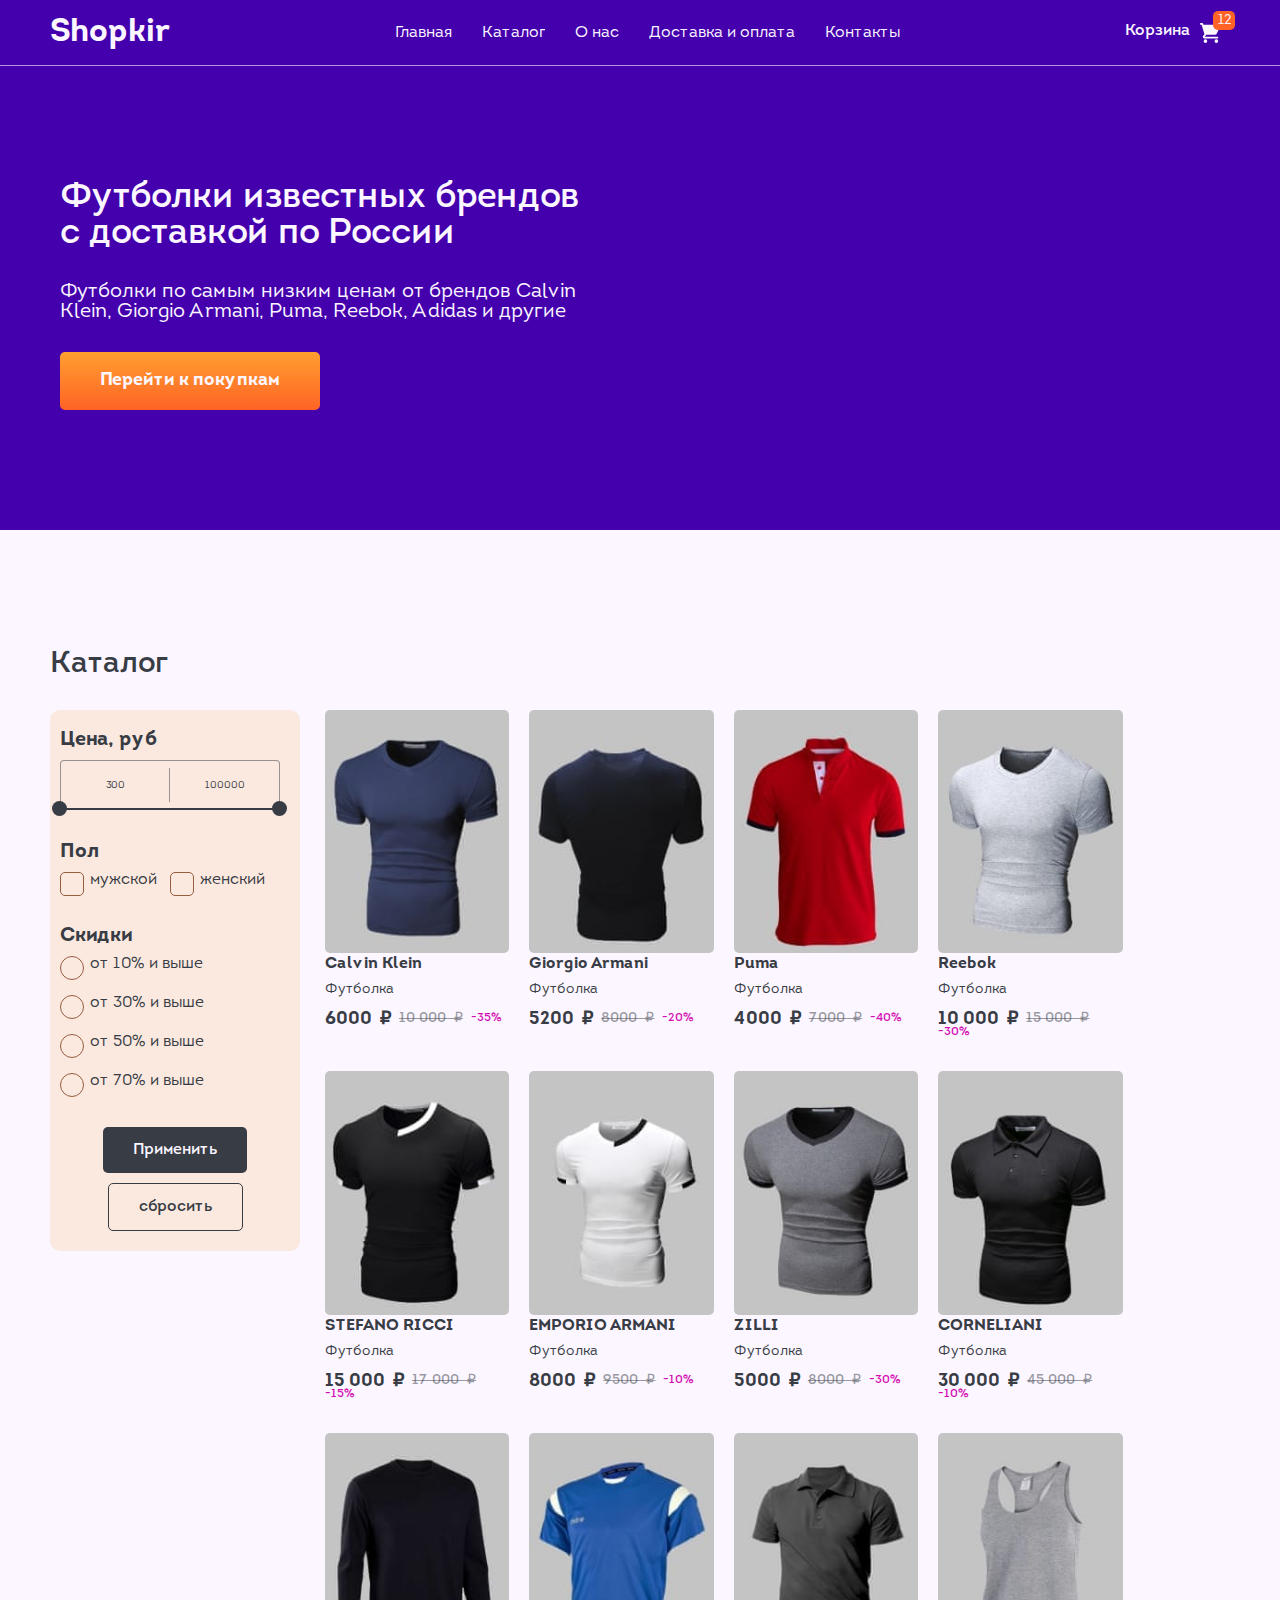
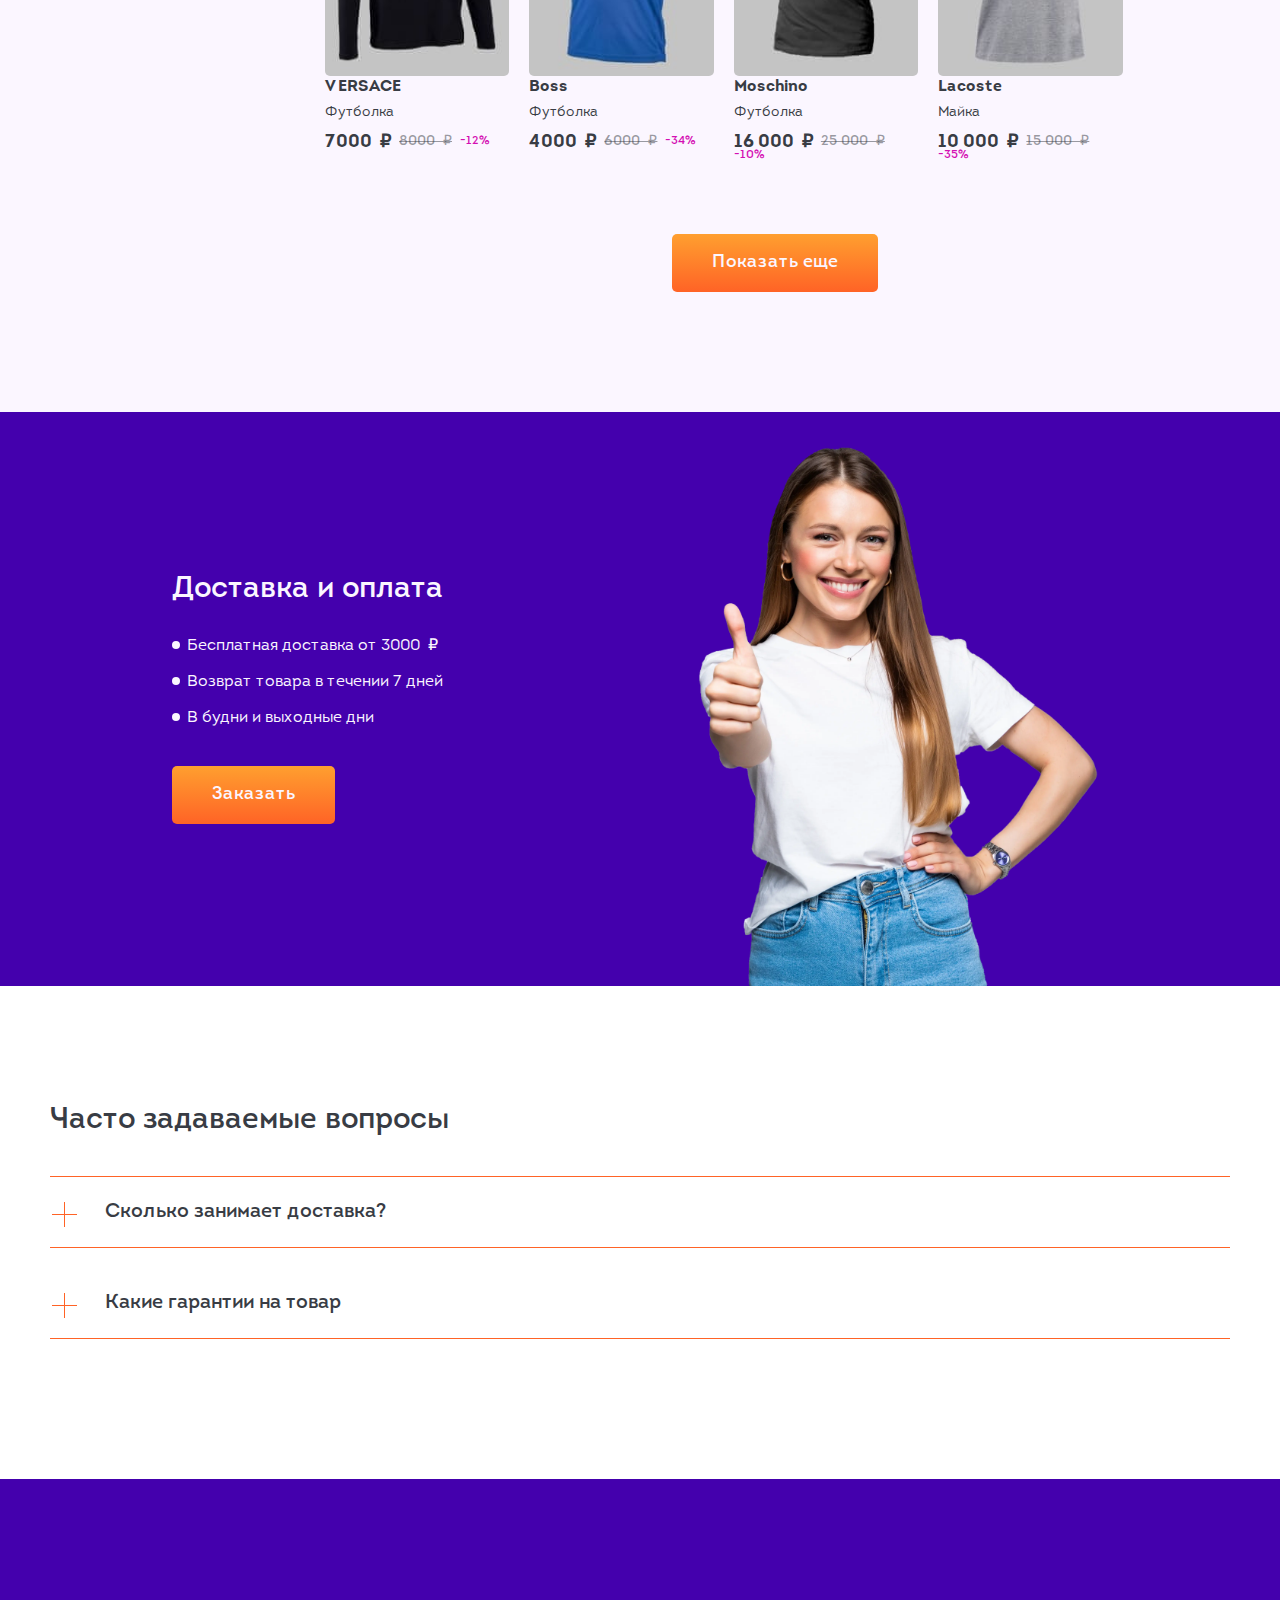
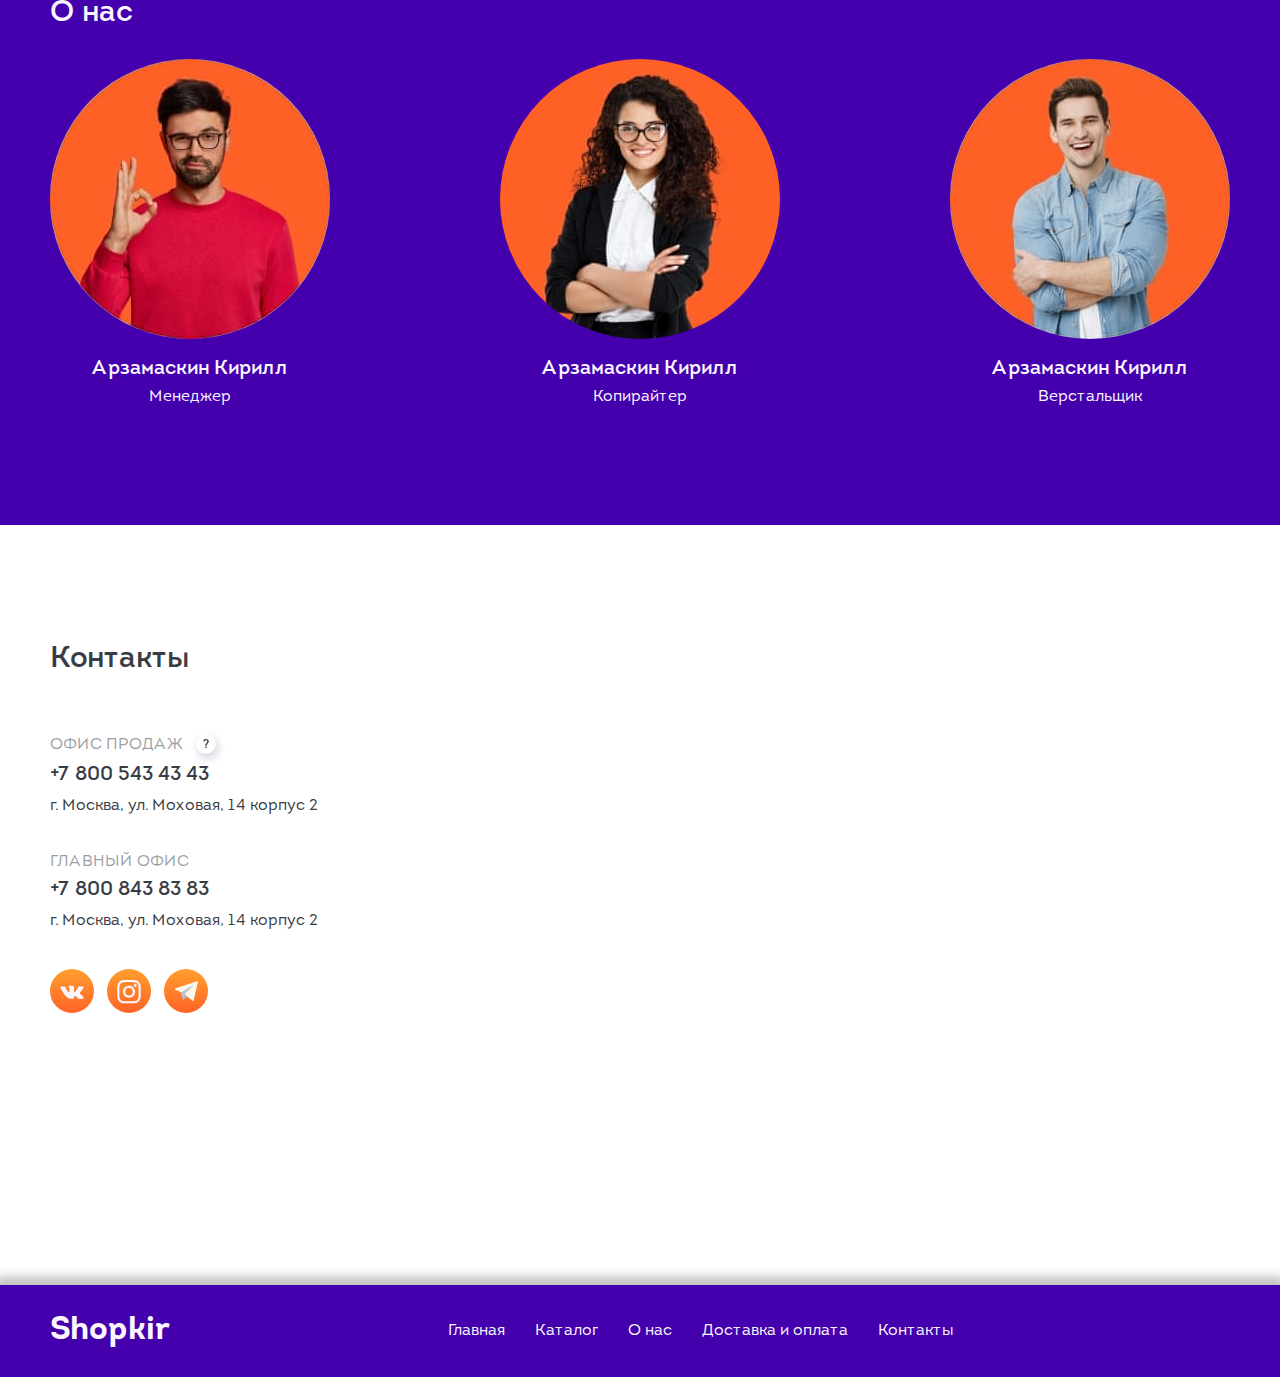
==== index.html @ 39c7db33 "add files" ====
<!DOCTYPE html>
<html lang="ru">
<head>
  <meta charset="UTF-8">
  <meta name="viewport" content="width=device-width, initial-scale=1.0">
  <link rel="stylesheet" href="./css/style.css">
  <title>Магазин shopkir</title>
  <noscript>
    <style>
      /**
      * Reinstate scrolling for non-JS clients
      */
      .simplebar-content-wrapper {
        overflow: auto;
      }
    </style>
  </noscript>
</head>
<body>
<script src="./js/lazy.min.js"></script>

<div class="wrapper">
  <header class="header">
    <div class="container">
      <div class="header__top">
        <nav class="header__nav nav lock-padding">      
          <div class="container">
            <div class="nav__body">
              <span class="nav__logo logo">Shopkir</span>
              <div class="nav__burger">
                <span></span>                          
              </div>
              <div class="nav__menu">
                <ul class="nav__list">
                  <li class="nav__list-item">
                    <span class="nav__list-link">Главная</span>                                  
                  </li>
                  <li class="nav__list-item">
                    <a href="#catalog" class="nav__list-link --nav__link">Каталог</a>
                  </li>
                  <li class="nav__list-item">
                    <a href="#team" class="nav__list-link --nav__link">О нас</a>
                  </li>
                  <li class="nav__list-item">
                    <a href="#delivery" class="nav__list-link --nav__link">Доставка и оплата</a>
                  </li>
                  <li class="nav__list-item">
                    <a href="#contacts" class="nav__list-link --nav__link">Контакты</a>
                  </li>										
                </ul> 
              </div>
              <div class="nav__basket basket">
                <a class="basket__link popup-link" href="#popup">Корзина</a>
                <a class="basket__link" href="#">
                  <svg class="basket__img">
                    <use href="img/svg/sprite.svg#basket"></use>
                  </svg>
                </a>
                <span>12</span>
              </div>
            </div>
          </div>      
        </nav>
      </div>
        <div class="container">
          <div class="header__wrap">
            <h1 class="header__title">Футболки известных брендов с&nbsp;доставкой по&nbsp;России</h1>
            <span class="header__subtitle">
              Футболки по&nbsp;самым низким ценам от&nbsp;брендов
              Calvin Klein, Giorgio Armani, Puma, Reebok, Adidas и&nbsp;другие
            </span>
            <button class="header__btn">Перейти к покупкам</button>
          </div>
        </div>    
    </div>
  </header>
  <main>
    <section class="catalog" id="catalog">
      <div class="container">
        <h2 class="catalog__title title">Каталог</h2>
        <div class="catalog__wrap">
          <div class="catalog__filter filter">
            <ul class="filter__list">
              <li class="filter__list-price">
                <span class="filter__list-subtitle">Цена, руб</span>
                <div class="filter__list-inputs">
                  <input id="input-0" class="filter__list-input" type="number">
                  <input id="input-1" class="filter__list-input" type="number">
                </div>
                <div id="range-slider" class="price-filter__range" >
              </li>
              <li class="filter__list-gender filter-gender">
                <span class="filter__list-subtitle">Пол</span>              
                <label class="filter-gender__label-checkbox filter-gender__label-checkbox-1 checkbox-custom">
                  <input class="filter-gender__checkbox checkbox-custom__input" type="checkbox">
                  <span></span>    
                  мужской            
                </label>
                <label class="filter-gender__label-checkbox filter-gender__label-checkbox-2 checkbox-custom">
                  <input class="filter-gender__checkbox checkbox-custom__input" type="checkbox">
                  <span></span>
                  женский                
                </label>
                
              </li>
              <li class="filter__discounts filter-discounts">  
                <span class="filter__list-subtitle">Скидки</span>   
                <ul class="filter-discounts__list">
                  <li class="filter-discounts__item">
                    <label class="radio-custom">
                      <input class="radio-custom__input" type="radio" name="q1">
                      <span></span> 
                      от 10% и выше
                    </label>
                  </li>
                  <li class="filter-discounts__item">
                    <label class="radio-custom">
                      <input class="radio-custom__input" type="radio" name="q1">
                      <span></span> 
                      от 30% и выше
                    </label>
                  </li>
                  <li class="filter-discounts__item">
                    <label class="radio-custom">
                      <input class="radio-custom__input" type="radio" name="q1">
                      <span></span> 
                      от 50% и выше
                    </label>
                  </li>
                  <li class="filter-discounts__item">
                    <label class="radio-custom">
                      <input class="radio-custom__input" type="radio" name="q1">
                      <span></span> 
                      от 70% и выше
                    </label>
                  </li>
                </ul>       
              </li>            
            </ul>
            <button class="filter__btn filter__btn-on">Применить</button>
            <button class="filter__btn filter__btn-off">сбросить</button>
          </div>
          <div class="catalog__products --hide-content">               
              <article class="catalog__products-card card">
                <a class="card__img" href="#">
                  <img src="./img/products/1.jpg" alt="футболка ">
                </a>
                <a href="#" class="card__inner">
                  <span class="card__name-brand">Calvin Klein</span>
                  <span class="card__name-type">Футболка</span>              
                  <span class="card__price-now">6000&nbsp; ₽</span>
                  <span class="card__price-before">10&nbsp;000&nbsp; ₽</span>
                  <span class="card__sale">-35%</span>
                <div class="card__underline">
                  <button class="card__underline-btn">В корзину</button>              
                </div>                                                   
                </a>
              </article>
              <article class="catalog__products-card card">
                <a class="card__img" href="#">
                  <img src="./img/products/2.jpg" alt="футболка ">
                </a>
                <a href="#" class="card__inner">
                  <span class="card__name-brand">Giorgio Armani</span>
                  <span class="card__name-type">Футболка</span>              
                  <span class="card__price-now">5200&nbsp; ₽</span>
                  <span class="card__price-before">8000&nbsp; ₽</span>
                  <span class="card__sale">-20%</span>
                <div class="card__underline">
                  <button class="card__underline-btn">В корзину</button>              
                </div>                                                   
                </a>
              </article>
              <article class="catalog__products-card card">
                <a class="card__img" href="#">
                  <img src="./img/products/3.jpg" alt="футболка ">
                </a>
                <a href="#" class="card__inner">
                  <span class="card__name-brand">Puma</span>
                  <span class="card__name-type">Футболка</span>              
                  <span class="card__price-now">4000&nbsp; ₽</span>
                  <span class="card__price-before">7000&nbsp; ₽</span>
                  <span class="card__sale">-40%</span>
                <div class="card__underline">
                  <button class="card__underline-btn">В корзину</button>              
                </div>                                                   
                </a>
              </article>
              <article class="catalog__products-card card">
                <a class="card__img" href="#">
                  <img src="./img/products/4.jpg" alt="футболка ">
                </a>
                <a href="#" class="card__inner">
                  <span class="card__name-brand" >Reebok</span>
                  <span class="card__name-type">Футболка</span>              
                  <span class="card__price-now">10&nbsp;000&nbsp; ₽</span>
                  <span class="card__price-before">15&nbsp;000&nbsp; ₽</span>
                  <span class="card__sale">-30%</span>
                <div class="card__underline">
                  <button class="card__underline-btn">В корзину</button>              
                </div>                                                   
                </a>
              </article>
              <article class="catalog__products-card card">
                <a class="card__img" href="#">
                  <img src="./img/products/5.jpg" alt="футболка ">
                </a>
                <a href="#" class="card__inner">
                  <span class="card__name-brand" >STEFANO RICCI</span>
                  <span class="card__name-type">Футболка</span>              
                  <span class="card__price-now">15&nbsp;000&nbsp; ₽</span>
                  <span class="card__price-before">17&nbsp;000&nbsp; ₽</span>
                  <span class="card__sale">-15%</span>
                <div class="card__underline">
                  <button class="card__underline-btn">В корзину</button>              
                </div>                                                   
                </a>
              </article>
              <article class="catalog__products-card card">
                <a class="card__img" href="#">
                  <img src="./img/products/6.jpg" alt="футболка ">
                </a>
                <a href="#" class="card__inner">
                  <span class="card__name-brand" >EMPORIO ARMANI</span>
                  <span class="card__name-type">Футболка</span>              
                  <span class="card__price-now">8000&nbsp; ₽</span>
                  <span class="card__price-before">9500&nbsp; ₽</span>
                  <span class="card__sale">-10%</span>
                <div class="card__underline">
                  <button class="card__underline-btn">В корзину</button>              
                </div>                                                   
                </a>
              </article>
              <article class="catalog__products-card card">
                <a class="card__img" href="#">
                  <img src="./img/products/7.jpg" alt="футболка ">
                </a>
                <a href="#" class="card__inner">
                  <span class="card__name-brand" >ZILLI</span>
                  <span class="card__name-type">Футболка</span>              
                  <span class="card__price-now">5000&nbsp; ₽</span>
                  <span class="card__price-before">8000&nbsp; ₽</span>
                  <span class="card__sale">-30%</span>
                <div class="card__underline">
                  <button class="card__underline-btn">В корзину</button>              
                </div>                                                   
                </a>
              </article>
              <article class="catalog__products-card card">
                <a class="card__img" href="#">
                  <img src="./img/products/8.jpg" alt="футболка ">
                </a>
                <a href="#" class="card__inner">
                  <span class="card__name-brand" >CORNELIANI</span>
                  <span class="card__name-type">Футболка</span>              
                  <span class="card__price-now">30&nbsp;000&nbsp; ₽</span>
                  <span class="card__price-before">45&nbsp;000&nbsp; ₽</span>
                  <span class="card__sale">-10%</span>
                <div class="card__underline">
                  <button class="card__underline-btn">В корзину</button>              
                </div>                                                   
                </a>
              </article>
              <article class="catalog__products-card card">
                <a class="card__img" href="#">
                  <img src="./img/products/9.jpg" alt="футболка ">
                </a>
                <a href="#" class="card__inner">
                  <span class="card__name-brand" >VERSACE</span>
                  <span class="card__name-type">Футболка</span>              
                  <span class="card__price-now">7000&nbsp; ₽</span>
                  <span class="card__price-before">8000&nbsp; ₽</span>
                  <span class="card__sale">-12%</span>
                <div class="card__underline">
                  <button class="card__underline-btn">В корзину</button>              
                </div>                                                   
                </a>
              </article>
              <article class="catalog__products-card card">
                <a class="card__img" href="#">
                  <img src="./img/products/10.jpg" alt="футболка ">
                </a>
                <a href="#" class="card__inner">
                  <span class="card__name-brand" >Boss</span>
                  <span class="card__name-type">Футболка</span>              
                  <span class="card__price-now">4000&nbsp; ₽</span>
                  <span class="card__price-before">6000&nbsp; ₽</span>
                  <span class="card__sale">-34%</span>
                <div class="card__underline">
                  <button class="card__underline-btn">В корзину</button>              
                </div>                                                   
                </a>
              </article>
              <article class="catalog__products-card card">
                <a class="card__img" href="#">
                  <img src="./img/products/11.jpg" alt="футболка ">
                </a>
                <a href="#" class="card__inner">
                  <span class="card__name-brand">Moschino</span>
                  <span class="card__name-type">Футболка</span>              
                  <span class="card__price-now">16&nbsp;000&nbsp; ₽</span>
                  <span class="card__price-before">25&nbsp;000&nbsp; ₽</span>
                  <span class="card__sale">-10%</span>
                <div class="card__underline">
                  <button class="card__underline-btn">В корзину</button>              
                </div>                                                   
                </a>
              </article>
              <article class="catalog__products-card card">
                <a class="card__img" href="#">
                  <img src="./img/products/12.jpg" alt="футболка ">
                </a>
                <a href="#" class="card__inner">
                  <span class="card__name-brand" >Lacoste</span>
                  <span class="card__name-type">Майка</span>              
                  <span class="card__price-now">10&nbsp;000&nbsp; ₽</span>
                  <span class="card__price-before">15&nbsp;000&nbsp; ₽</span>
                  <span class="card__sale">-35%</span>
                <div class="card__underline">
                  <button class="card__underline-btn">В корзину</button>              
                </div>                                                   
                </a>
              </article>
              <article class="catalog__products-card card">
                <a class="card__img" href="#">
                  <img src="./img/products/13.jpg" alt="футболка ">
                </a>
                <a href="#" class="card__inner">
                  <span class="card__name-brand">Love Moschino</span>
                  <span class="card__name-type">Футболка</span>              
                  <span class="card__price-now">4000&nbsp; ₽</span>
                  <span class="card__price-before">5500&nbsp; ₽</span>
                  <span class="card__sale">-20%</span>
                <div class="card__underline">
                  <button class="card__underline-btn">В корзину</button>              
                </div>                                                   
                </a>
              </article>
              <article class="catalog__products-card card">
                <a class="card__img" href="#">
                  <img src="./img/products/14.jpg" alt="футболка ">
                </a>
                <a href="#" class="card__inner">
                  <span class="card__name-brand" >Ice Play</span>
                  <span class="card__name-type">Футболка</span>              
                  <span class="card__price-now">2500&nbsp; ₽</span>
                  <span class="card__price-before">6000&nbsp; ₽</span>
                  <span class="card__sale">-55%</span>
                <div class="card__underline">
                  <button class="card__underline-btn">В корзину</button>              
                </div>                                                   
                </a>
              </article>
              <article class="catalog__products-card card">
                <a class="card__img" href="#">
                  <img src="./img/products/15.jpg" alt="футболка ">
                </a>
                <a href="#" class="card__inner">
                  <span class="card__name-brand" >Love Moschino</span>
                  <span class="card__name-type">Футболка</span>              
                  <span class="card__price-now">5000&nbsp; ₽</span>
                  <span class="card__price-before">7000&nbsp; ₽</span>
                  <span class="card__sale">-35%</span>
                <div class="card__underline">
                  <button class="card__underline-btn">В корзину</button>              
                </div>                                                   
                </a>
              </article>
              <article class="catalog__products-card card">
                <a class="card__img" href="#">
                  <img src="./img/products/16.jpg" alt="футболка ">
                </a>
                <a href="#" class="card__inner">
                  <span class="card__name-brand">Love Moschino</span>
                  <span class="card__name-type">Футболка</span>              
                  <span class="card__price-now">8000&nbsp;₽</span>
                  <span class="card__price-before">10&nbsp;000&nbsp;₽</span>
                  <span class="card__sale">-20%</span>
                <div class="card__underline">
                  <button class="card__underline-btn">В корзину</button>              
                </div>                                                   
                </a>
              </article>
              
            <button class="catalog__products-btn --btn-add">Показать еще</button>
          </div>
        </div>
      </div>
    </section>
  
    <section class="delivery" id="delivery">
      <div class="container">
        <div class="delivery__inner">
          <div class="delivery__content">
            <h2 class="delivery__content-title title">Доставка и оплата</h2>
            <ul class="delivery__content-list">
              <li class="delivery__content-advantages">Бесплатная доставка от 3000&nbsp; ₽</li>
              <li class="delivery__content-advantages">Возврат товара в течении 7 дней</li>
              <li class="delivery__content-advantages">В будни и выходные дни</li>
            </ul>
            <button class="delivery__content-btn">Заказать</button>
          </div>
          <div class="delivery__photo">
            <img src="./img/happy.webp" alt="одобряющая девушка">
          </div>
        </div>
      </div>
    </section>
  
    <section class="faq">
      <div class="container">
        <h2 class="faq__title title">Часто задаваемые вопросы</h2>
        <ul class="tests__list">
          <li class="tests__accordion accordion">
              <button class="accordion__trigger" aria-expanded="false">
                  <span class="accordion__title">Сколько занимает доставка?</span>
              </button>
              <div class="accordion__content" aria-hidden="true">
                  <span>Зависит от региона: Москва и мос. обл 1-3 дня. Остальные 5-15 дней.</span>
              </div>
          </li>   
          <li class="tests__accordion accordion">
            <button class="accordion__trigger" aria-expanded="false">
                <span class="accordion__title">Какие гарантии на товар</span>
            </button>
            <div class="accordion__content" aria-hidden="true">
                <span>Гарантия 15 дней</span>
            </div>
        </li>            
      </ul>
      </div>
    </section>
  
    <section class="team" id="team">
    <div class="container">
      <h2 class="team__title title">О нас</h2>
      <ul class="team__list">
        <li class="team__item">          
          <div class="team__item-img">
              <img src="./img/team/1.jpg" alt="человек">
          </div>
          <span class="team__item-name">Арзамаскин Кирилл</span>
            <span class="team__item-position">Менеджер</span>
        </li>
        <li class="team__item">
          <div class="team__item-img">
              <img src="./img/team/2.jpg" alt="человек">
          </div>
          <span class="team__item-name">Арзамаскин Кирилл</span>
          <span class="team__item-position">Копирайтер</span>          
        </li>
        <li class="team__item">
          <div class="team__item-img">
              <img src="./img/team/3.jpg" alt="человек">
          </div>
          <span class="team__item-name">Арзамаскин Кирилл</span>
          <span class="team__item-position">Верстальщик</span>          
        </li>
      </ul>
    </div>
    </section>
  
    <section class="contacts" id="contacts">
      <div class="container">
        <div class="contacts__wrap">
          <div class="contacts__info info">
            <h2 class="info__title title">Контакты</h2>
            <div class="info__item">
              <h3 class="info__subtitle">
                Офис продаж
                <span class="info__tultip tultip">
                  <button class ="tultip__btn" aria-labelledby="info-office" aria-label="Дополнительная информация по звонкам">
                    <svg>
                      <use href="img/svg/sprite.svg#question"></use>
                    </svg>
                  </button>
                  <span id="info-office" role="tooltip" class="tultip__text">
                    Вопросы о качестве, обслуживании, доставке
                    и товаре просьба задавать в отдел продаж
                  </span>
                </span>
              </h3>
              <a class="info__phone" href="tel:+78005434343">+7 800 543 43 43</a>
              <span class="info__address">г. Москва, ул. Моховая, 14 корпус 2</span>
            </div>
            <div class="info__item">
              <h3 class="info__subtitle">Главный офис</h3>
              <a class="info__phone" href="tel:+78008438383">+7 800 843 83 83</a>
              <span class="info__address">г. Москва, ул. Моховая, 14 корпус 2</span>
            </div>
            <div class="info__social info-social">
              <a href="#" class="info-social__link">
                <svg class="vk" width="44" height="45" viewBox="0 0 44 45" fill="none" xmlns="http://www.w3.org/2000/svg">
                  <path class="info-social__path" d="M23.1508 29.8588C23.1508 29.8588 23.5743 29.8129 23.7912 29.5853C23.9898 29.3769 23.9829 28.9835 23.9829 28.9835C23.9829 28.9835 23.9565 27.1465 24.8299 26.8752C25.6908 26.6085 26.796 28.6517 27.9691 29.4374C28.8551 30.0314 29.5277 29.9014 29.5277 29.9014L32.6622 29.8588C32.6622 29.8588 34.3012 29.7602 33.5242 28.5015C33.4599 28.3984 33.0708 27.5701 31.1942 25.8687C29.2281 24.0878 29.4921 24.3758 31.8588 21.2947C33.3004 19.4185 33.8766 18.273 33.6964 17.7832C33.5253 17.3148 32.4648 17.4392 32.4648 17.4392L28.9366 17.4605C28.9366 17.4605 28.6749 17.4257 28.481 17.5389C28.2916 17.6499 28.1688 17.9088 28.1688 17.9088C28.1688 17.9088 27.611 19.3602 26.8661 20.5953C25.2948 23.2001 24.667 23.338 24.4099 23.1766C23.8119 22.7989 23.9611 21.6612 23.9611 20.8531C23.9611 18.328 24.3536 17.2755 23.1978 17.0032C22.8145 16.9124 22.5321 16.853 21.5508 16.8429C20.2917 16.8306 19.2266 16.8474 18.6229 17.1354C18.2212 17.3271 17.9113 17.7552 18.1007 17.7799C18.3336 17.8101 18.8616 17.9189 19.1417 18.291C19.5032 18.7718 19.4906 19.85 19.4906 19.85C19.4906 19.85 19.6983 22.8224 19.0051 23.1911C18.5299 23.4444 17.878 22.9277 16.4766 20.564C15.7592 19.3535 15.2175 18.0153 15.2175 18.0153C15.2175 18.0153 15.113 17.7653 14.926 17.6308C14.6999 17.4683 14.3842 17.4179 14.3842 17.4179L11.0316 17.4392C11.0316 17.4392 10.5278 17.4526 10.343 17.6667C10.1788 17.8561 10.3303 18.2495 10.3303 18.2495C10.3303 18.2495 12.9553 24.2469 15.9279 27.2697C18.6539 30.0404 21.7482 29.8588 21.7482 29.8588H23.1508Z"/>
                  
                </svg>  
              </a>
              <a href="#" class="info-social__link">
                <svg class="insta" width="44" height="45" viewBox="0 0 44 45" fill="none" xmlns="http://www.w3.org/2000/svg">
                  <path class="info-social__path" fill-rule="evenodd" clip-rule="evenodd" d="M22.001 11.0034C18.8144 11.0034 18.4145 11.0173 17.1629 11.0739C15.9138 11.1308 15.0612 11.3276 14.3151 11.6162C13.5434 11.9144 12.8888 12.3132 12.2366 12.9623C11.5839 13.6111 11.183 14.2623 10.8824 15.0298C10.5915 15.7722 10.3935 16.6207 10.3372 17.8629C10.2813 19.108 10.2666 19.5061 10.2666 22.6762C10.2666 25.8463 10.2808 26.2429 10.3375 27.488C10.3949 28.7307 10.5927 29.5789 10.8826 30.3211C11.1825 31.0888 11.5834 31.7401 12.2359 32.3889C12.8878 33.0382 13.5424 33.438 14.3137 33.7361C15.0602 34.0248 15.9131 34.2215 17.162 34.2784C18.4135 34.3351 18.8132 34.3489 21.9996 34.3489C25.1864 34.3489 25.5851 34.3351 26.8367 34.2784C28.0858 34.2215 28.9394 34.0248 29.686 33.7361C30.4574 33.438 31.1111 33.0382 31.763 32.3889C32.4157 31.7401 32.8166 31.0888 33.1173 30.3214C33.4057 29.5789 33.6037 28.7305 33.6624 27.4883C33.7186 26.2432 33.7333 25.8463 33.7333 22.6762C33.7333 19.5061 33.7186 19.1082 33.6624 17.8631C33.6037 16.6204 33.4057 15.7722 33.1173 15.03C32.8166 14.2623 32.4157 13.6111 31.763 12.9623C31.1104 12.313 30.4577 11.9141 29.6852 11.6162C28.9372 11.3276 28.0841 11.1308 26.835 11.0739C25.5834 11.0173 25.185 11.0034 21.9974 11.0034H22.001ZM20.9486 13.1072C21.261 13.1067 21.6096 13.1072 22.0012 13.1072C25.134 13.1072 25.5053 13.1184 26.7425 13.1744C27.8865 13.2264 28.5074 13.4166 28.921 13.5763C29.4686 13.7879 29.8589 14.0408 30.2694 14.4494C30.68 14.8579 30.9343 15.247 31.1474 15.7917C31.308 16.2027 31.4994 16.8204 31.5515 17.9585C31.6077 19.189 31.6199 19.5586 31.6199 22.6738C31.6199 25.789 31.6077 26.1586 31.5515 27.3891C31.4992 28.5272 31.308 29.1449 31.1474 29.5559C30.9347 30.1006 30.68 30.4885 30.2694 30.8968C29.8587 31.3053 29.4688 31.5582 28.921 31.7698C28.5079 31.9303 27.8865 32.12 26.7425 32.172C25.5056 32.228 25.134 32.2401 22.0012 32.2401C18.8681 32.2401 18.4968 32.228 17.2599 32.172C16.1159 32.1195 15.495 31.9293 15.0811 31.7696C14.5336 31.558 14.1425 31.3051 13.7318 30.8965C13.3211 30.488 13.0669 30.0999 12.8537 29.5549C12.6931 29.1439 12.5017 28.5262 12.4497 27.3881C12.3934 26.1576 12.3822 25.788 12.3822 22.6709C12.3822 19.5538 12.3934 19.1861 12.4497 17.9556C12.502 16.8175 12.6931 16.1998 12.8537 15.7883C13.0664 15.2436 13.3211 14.8545 13.7318 14.446C14.1425 14.0374 14.5336 13.7845 15.0811 13.5724C15.4947 13.4119 16.1159 13.2223 17.2599 13.17C18.3423 13.1213 18.7618 13.1067 20.9486 13.1043V13.1072ZM28.2643 15.0452C27.487 15.0452 26.8563 15.6718 26.8563 16.4454C26.8563 17.2187 27.487 17.8461 28.2643 17.8461C29.0417 17.8461 29.6724 17.2187 29.6724 16.4454C29.6724 15.6721 29.0417 15.0447 28.2643 15.0447V15.0452ZM22.0011 16.682C18.6734 16.682 15.9755 19.366 15.9755 22.6764C15.9755 25.9869 18.6734 28.6697 22.0011 28.6697C25.3287 28.6697 28.0257 25.9869 28.0257 22.6764C28.0257 19.366 25.3285 16.682 22.0008 16.682H22.0011ZM22.0012 18.7855C24.1612 18.7855 25.9124 20.5274 25.9124 22.6764C25.9124 24.8252 24.1612 26.5674 22.0012 26.5674C19.8411 26.5674 18.0901 24.8252 18.0901 22.6764C18.0901 20.5274 19.8411 18.7855 22.0012 18.7855Z"/>
                </svg>
              </a>
              <a href="#" class="info-social__link">
                <svg class="telegram" width="44" height="44" viewBox="0 0 44 44" fill="none" xmlns="http://www.w3.org/2000/svg">
                  <path d="M17.1038 23.1967L11.4539 20.7246C10.8172 20.4462 10.8603 19.5287 11.5205 19.3115L33.0048 12.229C33.5668 12.0439 34.1146 12.5457 33.9792 13.1221L29.6859 31.3762C29.5577 31.9215 28.9024 32.1439 28.469 31.789L23.4243 27.6613L17.1038 23.1967Z" fill="#FCF8E8"/>
                  <path d="M28.8097 16.1708L17.1035 23.1967L18.5359 29.8406C18.6643 30.4366 19.3669 30.6993 19.8549 30.3338L23.424 27.6611L20.4874 25.2578L29.1796 16.6466C29.4344 16.3941 29.1173 15.9861 28.8097 16.1708Z" fill="#BEC3D2"/>
                  <path d="M19.0083 30.4264C19.2715 30.5454 19.5939 30.5298 19.8551 30.3343L23.4242 27.6615L21.9559 26.4599L20.4875 25.2583L19.0083 30.4264Z" fill="#AFB4C8"/>
                </svg>
              </a>
              
              
              
                               
            </div>
          </div>
          <div class="contacts__map">
            <iframe class="contacts__map-iframe" src="https://www.google.com/maps/embed?pb=!1m18!1m12!1m3!1d577325.3472438182!2d36.825122102633365!3d55.58152442326181!2m3!1f0!2f0!3f0!3m2!1i1024!2i768!4f13.1!3m3!1m2!1s0x46b54afc73d4b0c9%3A0x3d44d6cc5757cf4c!2z0JzQvtGB0LrQstCw!5e0!3m2!1sru!2sru!4v1620393428989!5m2!1sru!2sru" style="border:0;" allowfullscreen="" loading="lazy"></iframe>
          </div>  
        </div>
      </div>
    </section>
  </main>
  <div class="popup" id="popup">
    <div class="popup__body">      
        <div class="popup__content">
          <a href="#header" class="popup__close close-popup"><span></span></a>
          <div class="popup__cards" data-simplebar>
            <div class="popup__card product">
              <div class="product__img">
                <img src="./img/products/1.jpg" alt="футболка Calvin Klein">
              </div>
              <ul class="product__text">
                <li class="product__brand">Calvin Klein</li>
                <li class="product__type">Футболка</li>
                <li class="product__price">6000 ₽</li>
              </ul>
              <div class="product-right">
                <button class="product-right__trash-can">
                  <svg>
                  <use href="img/svg/sprite.svg#trash-can"></use>
                  </svg>
                </button>
              </div>
              
            </div>
            <div class="popup__card product">
              <div class="product__img">
                <img src="./img/products/12.jpg" alt="майка Lacoste">
              </div>
              <ul class="product__text">
                <li class="product__brand">Lacoste</li>
                <li class="product__type">Майка</li>
                <li class="product__price">6000 ₽</li>
              </ul>
              <div class="product-right">
                <button class="product-right__trash-can">
                  <svg>
                  <use href="img/svg/sprite.svg#trash-can"></use>
                  </svg>
                </button>
              </div>
            </div>
            <div class="popup__card product">
              <div class="product__img">
                <img src="./img/products/13.jpg" alt="футболка Love Moschino">
              </div>
              <ul class="product__text">
                <li class="product__brand">Love Moschino</li>
                <li class="product__type">Футболка</li>
                <li class="product__price">6000 ₽</li>
              </ul>
              <div class="product-right">
                <button class="product-right__trash-can">
                  <svg>
                  <use href="img/svg/sprite.svg#trash-can"></use>
                  </svg>
                </button>
              </div>
            </div>
            <div class="popup__card product">
              <div class="product__img">
                <img src="./img/products/13.jpg" alt="футболка Love Moschino">
              </div>
              <ul class="product__text">
                <li class="product__brand">Love Moschino</li>
                <li class="product__type">Футболка</li>
                <li class="product__price">6000 ₽</li>
              </ul>
              <div class="product-right">
                <button class="product-right__trash-can">
                  <svg>
                  <use href="img/svg/sprite.svg#trash-can"></use>
                  </svg>
                </button>
              </div>
            </div>
            
          </div>  
          <div class="popup__bottom">
            <ul class="popup__bottom-list">
              <li class="popup__bottom-result">Итого:</li>
              <li class="popup__bottom-price">20 000 ₽</li>
            </ul>
            <div class="popup__bottom-btn">
              <a href="#">Перейти в корзину</a>
            </div>

          </div>    
        </div>   
    </div>
  </div>
  
  <footer class="footer">
    <div class="container">  
      <div class="footer__wrap">
        <span class="logo">Shopkir</span>
        <ul class="footer__list">
          <li class="footer__list-item">
            <span class="footer__list-link --nav__link --active">Главная</span>                                  
          </li>
          <li class="footer__list-item">
            <a href="#catalog" class="footer__list-link --nav__link">Каталог</a>
          </li>
          <li class="footer__list-item">
            <a href="#team" class="footer__list-link --nav__link">О нас</a>
          </li>
          <li class="footer__list-item">
            <a href="#delivery" class="footer__list-link --nav__link">Доставка и оплата</a>
          </li>
          <li class="footer__list-item">
            <a href="#contacts" class="footer__list-link --nav__link">Контакты</a>
          </li>										
        </ul>  
      </div> 		         
    </div>
  </footer>
  
</div>
<script src="./js/modules.js"></script>
<script src="./js/main.min.js"></script>

</body>
</html>
---- css/style.css ----
[data-simplebar]{position:relative;flex-direction:column;flex-wrap:wrap;justify-content:flex-start;align-content:flex-start;align-items:flex-start}.simplebar-wrapper{overflow:hidden;width:inherit;height:inherit;max-width:inherit;max-height:inherit}.simplebar-mask{direction:inherit;position:absolute;overflow:hidden;padding:0;margin:0;left:0;top:0;bottom:0;right:0;width:auto!important;height:auto!important;z-index:0}.simplebar-offset{direction:inherit!important;box-sizing:inherit!important;resize:none!important;position:absolute;top:0;left:0;bottom:0;right:0;padding:0;margin:0;-webkit-overflow-scrolling:touch}.simplebar-content-wrapper{direction:inherit;box-sizing:border-box!important;position:relative;display:block;height:100%;width:auto;max-width:100%;max-height:100%;scrollbar-width:none;-ms-overflow-style:none}.simplebar-content-wrapper::-webkit-scrollbar,.simplebar-hide-scrollbar::-webkit-scrollbar{width:0;height:0}.simplebar-content:after,.simplebar-content:before{content:' ';display:table}.simplebar-placeholder{max-height:100%;max-width:100%;width:100%;pointer-events:none}.simplebar-height-auto-observer-wrapper{box-sizing:inherit!important;height:100%;width:100%;max-width:1px;position:relative;float:left;max-height:1px;overflow:hidden;z-index:-1;padding:0;margin:0;pointer-events:none;flex-grow:inherit;flex-shrink:0;flex-basis:0}.simplebar-height-auto-observer{box-sizing:inherit;display:block;opacity:0;position:absolute;top:0;left:0;height:1000%;width:1000%;min-height:1px;min-width:1px;overflow:hidden;pointer-events:none;z-index:-1}.simplebar-track{z-index:1;position:absolute;right:0;bottom:0;pointer-events:none;overflow:hidden}[data-simplebar].simplebar-dragging .simplebar-content{pointer-events:none;-moz-user-select:none;-ms-user-select:none;user-select:none;-webkit-user-select:none}[data-simplebar].simplebar-dragging .simplebar-track{pointer-events:all}.simplebar-scrollbar{position:absolute;left:0;right:0;min-height:10px}.simplebar-scrollbar:before{position:absolute;content:'';background:rgba(56,60,68,.8);border-radius:7px;left:2px;right:2px;transition:opacity .2s linear}.simplebar-track.simplebar-vertical{top:0;width:9px}.simplebar-track.simplebar-vertical .simplebar-scrollbar:before{top:2px;bottom:2px}.simplebar-track.simplebar-horizontal{left:0;height:11px}.simplebar-track.simplebar-horizontal .simplebar-scrollbar:before{height:100%;left:2px;right:2px}.simplebar-track.simplebar-horizontal .simplebar-scrollbar{right:auto;left:0;top:2px;height:7px;min-height:0;min-width:10px;width:auto}[data-simplebar-direction=rtl] .simplebar-track.simplebar-vertical{right:auto;left:0}.hs-dummy-scrollbar-size{direction:rtl;position:fixed;opacity:0;visibility:hidden;height:500px;width:500px;overflow-y:hidden;overflow-x:scroll}.simplebar-hide-scrollbar{position:fixed;left:0;visibility:hidden;overflow-y:scroll;scrollbar-width:none;-ms-overflow-style:none}.title{font-size:3rem}.checkbox-custom{position:relative;padding-left:3rem;min-height:2.4rem;display:block}.checkbox-custom span{position:absolute;width:2.4rem;height:2.4rem;top:0;left:0;background:0 0;border:1px solid #975d3f;border-radius:5px}.checkbox-custom span::after{content:"";position:absolute;left:8px;top:3px;width:.7rem;height:13px;border:solid #975d3f;border-width:0 3px 3px 0;transform:rotate(45deg);opacity:0;transition:opacity .5s}.checkbox-custom:first-child{margin-right:1rem}.checkbox-custom__input{opacity:0;position:absolute;visibility:hidden}.checkbox-custom__input:checked~span::after{opacity:1}.radio-custom{padding-left:3rem;min-height:2.4rem;display:block;position:relative;font-family:Intro Book,sans-serif;font-size:1.6rem}.radio-custom span{position:absolute;width:2.4rem;height:2.4rem;top:0;left:0;background:0 0;border:1px solid #975d3f;border-radius:50%}.radio-custom span::after{content:'';position:absolute;width:16px;height:16px;top:50%;left:50%;transform:translate(-50%,-50%);background:#975d3f;border-radius:50%;opacity:0;transition:opacity .4s}.radio-custom__input{position:absolute;top:0;left:0;visibility:hidden;opacity:0}.radio-custom__input:checked~span::after{opacity:1}blockquote,body,code,dd,div,dl,dt,fieldset,form,h1,h2,h3,h4,h5,h6,input,li,p,pre,td,textarea,th,ul{margin:0;padding:0}table{border-collapse:collapse;border-spacing:0}abbr,fieldset,img{border:0}address,caption,cite,code,dfn,em,strong,th,var{font-style:normal;font-weight:400}ul li{list-style:none}caption,th{text-align:left}h1,h2,h3,h4,h5,h6{font-size:100%;font-weight:400}sup{vertical-align:text-top}sub{vertical-align:text-bottom}input,select,textarea{font-family:inherit;font-size:inherit;font-weight:inherit}legend{color:#000}article,aside,details,figcaption,figure,footer,header,hgroup,main,menu,nav,section{display:block}img{max-width:100%;height:auto}.container{max-width:120rem;margin:0 auto;padding:0 1rem}::-webkit-scrollbar{width:.6rem;height:.6rem;background-color:#4f5560}::-webkit-scrollbar-thumb{border-radius:5px;background:linear-gradient(180deg,#ff9f2f 0,#ff6326)}@-webkit-keyframes scale{0%,100%{transform:scale(1)}50%{transform:scale(.8)}}@keyframes scale{0%,100%{transform:scale(1)}50%{transform:scale(.8)}}@-webkit-keyframes wobble{16.65%{transform:translateX(8px)}33.3%{transform:translateX(-6px)}49.95%{transform:translateX(4px)}66.6%{transform:translateX(-2px)}83.25%{transform:translateX(1px)}100%{transform:translateX(0)}}@keyframes wobble{16.65%{transform:translateX(8px)}33.3%{transform:translateX(-6px)}49.95%{transform:translateX(4px)}66.6%{transform:translateX(-2px)}83.25%{transform:translateX(1px)}100%{transform:translateX(0)}}@-webkit-keyframes wobble-top{16.65%{transform:skew(-12deg)}33.3%{transform:skew(10deg)}49.95%{transform:skew(-6deg)}66.6%{transform:skew(4deg)}83.25%{transform:skew(-2deg)}100%{transform:skew(0)}}@keyframes wobble-top{16.65%{transform:skew(-12deg)}33.3%{transform:skew(10deg)}49.95%{transform:skew(-6deg)}66.6%{transform:skew(4deg)}83.25%{transform:skew(-2deg)}100%{transform:skew(0)}}@-webkit-keyframes fly{0%,100%{transform:translate(0)}10%{transform:translate(-5px,5px)}50%{transform:translate(40px,-40px)}60%{transform:translate(40px,40px)}70%{transform:translate(-40px,40px)}}@keyframes fly{0%,100%{transform:translate(0)}10%{transform:translate(-5px,5px)}50%{transform:translate(40px,-40px)}60%{transform:translate(40px,40px)}70%{transform:translate(-40px,40px)}}@font-face{font-family:Intro;font-display:swap;src:url(../fonts/Intro-Bold.woff2) format("woff2");font-weight:700;font-style:normal}@font-face{font-family:"Intro Book";font-display:swap;src:url(../fonts/Intro-Book.woff2) format("woff2");font-weight:400;font-style:normal}@font-face{font-family:Intro;font-display:swap;src:url(../fonts/Intro-Regular.woff2) format("woff2");font-weight:400;font-style:normal}*{font-family:Intro}*,::after,::before{box-sizing:border-box}html{font-size:10px}body,html{color:#383c44}body{display:flex;flex-direction:column}main{overflow:hidden;min-height:100%;flex:1 0 auto}footer{flex:0 0 auto}button{color:#fbf6ff;cursor:pointer;border:none}h1,h2,h3{line-height:100%}a{color:inherit;text-decoration:none}body.lock{overflow:hidden}.display-none{display:none}input,textarea{color:#383c44;font-family:Intro Book,sans-serif}input::-moz-placeholder,textarea::-moz-placeholder{font-size:1.6rem;font-family:inherit;font-family-color:rgba(56,60,68,.5)}input:-ms-input-placeholder,textarea:-ms-input-placeholder{font-size:1.6rem;font-family:inherit;font-family-color:rgba(56,60,68,.5)}input::placeholder,textarea::placeholder{font-size:1.6rem;font-family:inherit;font-family-color:rgba(56,60,68,.5)}input[type=number]{-moz-appearance:textfield}input::-webkit-inner-spin-button,input::-webkit-outer-spin-button{-webkit-appearance:none;margin:0}.popup{position:fixed;width:100%;height:100%;background-color:rgba(0,0,0,.5);top:0;left:0;opacity:0;visibility:hidden;overflow-y:auto;overflow-x:hidden;transition:.8s;z-index:5}.popup.open{opacity:1;visibility:visible}.popup.open .popup__content{opacity:1;transform:translateY(0) rotateX(0)}.popup__body{min-height:100%;padding:3rem 1rem;display:flex;justify-content:center;align-items:center;perspective:60rem}.popup__content{background:#fbf6ff;max-width:48rem;width:100%;padding:4rem 0 3rem;border-radius:5px;position:relative;transition:.8s;opacity:0;transform:translateY(-25%) rotateX(45deg)}.popup__close{position:absolute;right:5px;top:10px;width:3rem;height:3rem;display:block}.popup__close span{position:relative;right:-50%;top:0}.popup__close span:after,.popup__close span:before{content:"";position:absolute;background-color:#bababa;width:.3rem;height:2.5rem}.popup__close span:before{transform:rotate(45deg)}.popup__close span:after{transform:rotate(-45deg)}.popup__cards{max-height:45rem;margin-bottom:2rem}.popup__bottom{display:flex;justify-content:space-between;padding:0 2rem}.popup__bottom-result{font-size:1.6rem;font-family:Intro Book,sans-serif;margin-bottom:1rem}.popup__bottom-price{font-size:2rem;font-weight:700}.popup__bottom-btn{align-self:center}.popup__bottom-btn a{background:#c73232;padding:1.5rem 3rem;border-radius:5px;font-size:1.6rem;color:#fbf6ff}.product{display:flex;padding:0 2rem;background:rgba(45,155,219,.1)}.product:not(:last-child){margin-bottom:2rem}.product__img{flex:0 0 10rem;height:13rem;position:relative}.product__img img{position:absolute;top:0;left:0;width:100%;height:100%;-o-object-fit:cover;object-fit:cover}.product__text{flex:1 0 auto;margin:1rem 1rem 0 2rem}.product__brand{margin-bottom:1rem;font-weight:700;font-size:1.6rem}.product__type{margin-bottom:2rem;font-family:Intro Book,sans-serif;font-size:1.6rem}.product__price{font-size:2rem;font-weight:700}.product-right{flex:0 1 auto;align-self:center;background:0 0}.product-right svg{width:1.9rem;height:2rem}.logo{position:relative;font-size:3.2rem;font-weight:700;color:#fbf6ff;z-index:2}.nav{position:absolute;width:100%;top:0;left:0;z-index:3;border-bottom:1px solid rgba(251,246,255,.6)}.nav::before{content:'';position:absolute;top:0;left:0;width:100%;height:100%;background-color:#4400ad;z-index:1}.nav__body{position:relative;height:6.5rem;display:flex;justify-content:space-between;align-items:center}.nav__burger.nav__burger--active:before{transform:rotate(45deg);top:9px}.nav__burger.nav__burger--active::after{transform:rotate(-45deg);bottom:9px}.nav__burger.nav__burger--active span{transform:scale(0)}.nav__menu.nav__menu--active{top:0}.nav__list{margin:0 auto;display:flex}.nav__list-item{z-index:3;position:relative;overflow:hidden}.nav__list-item:not(:first-child){margin:0 0 0 3rem}.nav__list-link{font-family:Intro Book,sans-serif;font-size:1.6rem;color:#fbf6ff}.nav__burger{display:none}.nav .basket{position:relative;display:flex;z-index:2}.nav .basket__link{font-size:1.6rem;color:#fbf6ff;margin-right:1rem}.nav .basket span{position:absolute;top:-1.2rem;right:-.5rem;background:#ff6326;min-width:2.2rem;padding:.2rem .3rem .2rem .4rem;font-family:Intro Book;font-size:1.4rem;color:#fbf6ff;border-radius:5px;text-align:center}.basket__img{display:block;width:2rem;height:2rem}.footer{background-color:#4400ad;padding:3rem 0;box-shadow:0 -3px 10px 5px rgba(0,0,0,.25);z-index:1}.footer__wrap{display:flex}.footer__list{display:flex;flex-wrap:wrap;align-self:center;margin:0 auto}.footer__list-item{position:relative;overflow:hidden}.footer__list-item:not(:last-child){margin-right:3rem}.footer__list-link{font-size:1.6rem;color:#fbf6ff;font-family:Intro Book,sans-serif}.accordion{margin-bottom:2rem;border-bottom:1px solid #ff6326}.accordion:first-child{border-top:1px solid #ff6326}.accordion__trigger{width:100%;padding:2.5rem 0;text-align:left;background:0 0}.accordion__content{height:0;opacity:0;overflow:hidden;padding:0 0 0 5.5rem;will-change:max-height;transition:.3s ease-out;box-sizing:content-box;visibility:hidden}.accordion__content span{font-size:1.6rem}.accordion__title{position:relative;padding-left:5.5rem;font-size:2rem;color:#383c44}.accordion__title:after,.accordion__title:before{content:'';position:absolute;left:1.4rem;top:0;width:1px;height:2.5rem;background-color:#ff6326;transition:.3s}.accordion__title:before{transform:rotate(90deg)}.accordion.open .accordion__control{border-radius:1rem 1rem 0 0;position:relative;z-index:1}.accordion.open .accordion__title::before{transform:rotate(45deg)}.accordion.open .accordion__title::after{transform:rotate(-45deg)}.accordion.open .accordion__content{height:auto;padding-bottom:3rem;opacity:1;visibility:visible;transform:translate(0,-1px)}.accordion.open .article-accordion:not(:last-child){margin-bottom:2rem}.swiper__nav{width:100%;height:2rem;position:relative;margin-top:5rem;display:flex;justify-content:center;align-items:center;z-index:1}@font-face{font-family:swiper-icons;src:url("data:application/font-woff;charset=utf-8;base64, [base64]//wADZ2x5ZgAAAywAAADMAAAD2MHtryVoZWFkAAABbAAAADAAAAA2E2+eoWhoZWEAAAGcAAAAHwAAACQC9gDzaG10eAAAAigAAAAZAAAArgJkABFsb2NhAAAC0AAAAFoAAABaFQAUGG1heHAAAAG8AAAAHwAAACAAcABAbmFtZQAAA/gAAAE5AAACXvFdBwlwb3N0AAAFNAAAAGIAAACE5s74hXjaY2BkYGAAYpf5Hu/j+W2+MnAzMYDAzaX6QjD6/4//Bxj5GA8AuRwMYGkAPywL13jaY2BkYGA88P8Agx4j+/8fQDYfA1AEBWgDAIB2BOoAeNpjYGRgYNBh4GdgYgABEMnIABJzYNADCQAACWgAsQB42mNgYfzCOIGBlYGB0YcxjYGBwR1Kf2WQZGhhYGBiYGVmgAFGBiQQkOaawtDAoMBQxXjg/wEGPcYDDA4wNUA2CCgwsAAAO4EL6gAAeNpj2M0gyAACqxgGNWBkZ2D4/wMA+xkDdgAAAHjaY2BgYGaAYBkGRgYQiAHyGMF8FgYHIM3DwMHABGQrMOgyWDLEM1T9/w8UBfEMgLzE////P/5//f/V/xv+r4eaAAeMbAxwIUYmIMHEgKYAYjUcsDAwsLKxc3BycfPw8jEQA/[base64]/uznmfPFBNODM2K7MTQ45YEAZqGP81AmGGcF3iPqOop0r1SPTaTbVkfUe4HXj97wYE+yNwWYxwWu4v1ugWHgo3S1XdZEVqWM7ET0cfnLGxWfkgR42o2PvWrDMBSFj/IHLaF0zKjRgdiVMwScNRAoWUoH78Y2icB/yIY09An6AH2Bdu/UB+yxopYshQiEvnvu0dURgDt8QeC8PDw7Fpji3fEA4z/PEJ6YOB5hKh4dj3EvXhxPqH/SKUY3rJ7srZ4FZnh1PMAtPhwP6fl2PMJMPDgeQ4rY8YT6Gzao0eAEA409DuggmTnFnOcSCiEiLMgxCiTI6Cq5DZUd3Qmp10vO0LaLTd2cjN4fOumlc7lUYbSQcZFkutRG7g6JKZKy0RmdLY680CDnEJ+UMkpFFe1RN7nxdVpXrC4aTtnaurOnYercZg2YVmLN/d/gczfEimrE/fs/bOuq29Zmn8tloORaXgZgGa78yO9/cnXm2BpaGvq25Dv9S4E9+5SIc9PqupJKhYFSSl47+Qcr1mYNAAAAeNptw0cKwkAAAMDZJA8Q7OUJvkLsPfZ6zFVERPy8qHh2YER+3i/BP83vIBLLySsoKimrqKqpa2hp6+jq6RsYGhmbmJqZSy0sraxtbO3sHRydnEMU4uR6yx7JJXveP7WrDycAAAAAAAH//wACeNpjYGRgYOABYhkgZgJCZgZNBkYGLQZtIJsFLMYAAAw3ALgAeNolizEKgDAQBCchRbC2sFER0YD6qVQiBCv/H9ezGI6Z5XBAw8CBK/m5iQQVauVbXLnOrMZv2oLdKFa8Pjuru2hJzGabmOSLzNMzvutpB3N42mNgZGBg4GKQYzBhYMxJLMlj4GBgAYow/P/PAJJhLM6sSoWKfWCAAwDAjgbRAAB42mNgYGBkAIIbCZo5IPrmUn0hGA0AO8EFTQAA") format("woff");font-weight:400;font-style:normal}:root{--swiper-theme-color:#007aff;--swiper-navigation-size:44px}.swiper-container{margin-left:auto;margin-right:auto;position:relative;overflow:hidden;list-style:none;padding:0;z-index:1}.swiper-container-vertical>.swiper-wrapper{flex-direction:column}.swiper-wrapper{position:relative;width:100%;height:100%;z-index:1;display:flex;transition-property:transform;box-sizing:content-box}.swiper-container-android .swiper-slide,.swiper-wrapper{transform:translate3d(0,0,0)}.swiper-container-multirow>.swiper-wrapper{flex-wrap:wrap}.swiper-container-multirow-column>.swiper-wrapper{flex-wrap:wrap;flex-direction:column}.swiper-container-free-mode>.swiper-wrapper{transition-timing-function:ease-out;margin:0 auto}.swiper-container-pointer-events{touch-action:pan-y}.swiper-container-pointer-events.swiper-container-vertical{touch-action:pan-x}.swiper-slide{flex-shrink:0;width:100%;height:100%;position:relative;transition-property:transform}.swiper-slide-invisible-blank{visibility:hidden}.swiper-container-autoheight,.swiper-container-autoheight .swiper-slide{height:auto}.swiper-container-autoheight .swiper-wrapper{align-items:flex-start;transition-property:transform,height}.swiper-container-3d{perspective:1200px}.swiper-container-3d .swiper-cube-shadow,.swiper-container-3d .swiper-slide,.swiper-container-3d .swiper-slide-shadow-bottom,.swiper-container-3d .swiper-slide-shadow-left,.swiper-container-3d .swiper-slide-shadow-right,.swiper-container-3d .swiper-slide-shadow-top,.swiper-container-3d .swiper-wrapper{transform-style:preserve-3d}.swiper-container-3d .swiper-slide-shadow-bottom,.swiper-container-3d .swiper-slide-shadow-left,.swiper-container-3d .swiper-slide-shadow-right,.swiper-container-3d .swiper-slide-shadow-top{position:absolute;left:0;top:0;width:100%;height:100%;pointer-events:none;z-index:10}.swiper-container-3d .swiper-slide-shadow-left{background-image:linear-gradient(to left,rgba(0,0,0,.5),rgba(0,0,0,0))}.swiper-container-3d .swiper-slide-shadow-right{background-image:linear-gradient(to right,rgba(0,0,0,.5),rgba(0,0,0,0))}.swiper-container-3d .swiper-slide-shadow-top{background-image:linear-gradient(to top,rgba(0,0,0,.5),rgba(0,0,0,0))}.swiper-container-3d .swiper-slide-shadow-bottom{background-image:linear-gradient(to bottom,rgba(0,0,0,.5),rgba(0,0,0,0))}.swiper-container-css-mode>.swiper-wrapper{overflow:auto;-ms-overflow-style:none}.swiper-container-css-mode>.swiper-wrapper::-webkit-scrollbar{display:none}.swiper-container-css-mode>.swiper-wrapper>.swiper-slide{scroll-snap-align:start start}.swiper-container-horizontal.swiper-container-css-mode>.swiper-wrapper{-ms-scroll-snap-type:x mandatory;scroll-snap-type:x mandatory}.swiper-container-vertical.swiper-container-css-mode>.swiper-wrapper{-ms-scroll-snap-type:y mandatory;scroll-snap-type:y mandatory}.swiper-button-next,.swiper-button-prev{top:0;width:3rem;height:2rem;z-index:10;cursor:pointer;display:flex;justify-content:center;color:var(--swiper-navigation-color,var(--swiper-theme-color))}.swiper-button-next.swiper-button-disabled,.swiper-button-prev.swiper-button-disabled{opacity:.35;cursor:auto;pointer-events:none}.swiper-button-next:after,.swiper-button-prev:after{font-family:swiper-icons;font-size:1.8rem;font-weight:900;text-transform:none!important;letter-spacing:0;text-transform:none;font-variant:initial;line-height:1}.swiper-button-prev:after,.swiper-container-rtl .swiper-button-next:after{content:'prev'}.swiper-button-next:after,.swiper-container-rtl .swiper-button-prev:after{content:'next'}.swiper-button-next.swiper-button-white,.swiper-button-prev.swiper-button-white{--swiper-navigation-color:#ffffff}.swiper-button-next.swiper-button-black,.swiper-button-prev.swiper-button-black{--swiper-navigation-color:#000000}.swiper-button-lock{display:none}.swiper-pagination{transition:opacity .3s;transform:translate3d(0,0,0);z-index:10}.swiper-pagination.swiper-pagination-hidden{opacity:0}.swiper-container-horizontal>.swiper-pagination-bullets,.swiper-pagination-custom,.swiper-pagination-fraction{bottom:10px;left:0;width:100%}.swiper-pagination-bullets-dynamic{overflow:hidden;font-size:0}.swiper-pagination-bullets-dynamic .swiper-pagination-bullet{transform:scale(.33);position:relative}.swiper-pagination-bullets-dynamic .swiper-pagination-bullet-active,.swiper-pagination-bullets-dynamic .swiper-pagination-bullet-active-main{transform:scale(1)}.swiper-pagination-bullets-dynamic .swiper-pagination-bullet-active-prev{transform:scale(.66)}.swiper-pagination-bullets-dynamic .swiper-pagination-bullet-active-prev-prev{transform:scale(.33)}.swiper-pagination-bullets-dynamic .swiper-pagination-bullet-active-next{transform:scale(.66)}.swiper-pagination-bullets-dynamic .swiper-pagination-bullet-active-next-next{transform:scale(.33)}.swiper-pagination-bullet{width:2rem;height:2rem;display:inline-block;border-radius:50%;background:inherit;border:2px solid #383c44}.swiper-pagination-bullet:not(:last-child){margin-right:1rem}button.swiper-pagination-bullet{border:none;margin:0;padding:0;box-shadow:none;-webkit-appearance:none;-moz-appearance:none;appearance:none}.swiper-pagination-clickable .swiper-pagination-bullet{cursor:pointer}.swiper-pagination-bullet-active{opacity:1;background:#383c44}.swiper-container-vertical>.swiper-pagination-bullets{right:10px;top:50%;transform:translate3d(0,-50%,0)}.swiper-container-vertical>.swiper-pagination-bullets .swiper-pagination-bullet{margin:6px 0;display:block}.swiper-container-vertical>.swiper-pagination-bullets.swiper-pagination-bullets-dynamic{top:50%;transform:translateY(-50%);width:8px}.swiper-container-vertical>.swiper-pagination-bullets.swiper-pagination-bullets-dynamic .swiper-pagination-bullet{display:inline-block;transition:transform .2s,top .2s}.swiper-container-horizontal>.swiper-pagination-bullets .swiper-pagination-bullet{margin:0 4px}.swiper-container-horizontal>.swiper-pagination-bullets.swiper-pagination-bullets-dynamic{left:50%;transform:translateX(-50%);white-space:nowrap}.swiper-container-horizontal>.swiper-pagination-bullets.swiper-pagination-bullets-dynamic .swiper-pagination-bullet{transition:transform .2s,left .2s}.swiper-container-horizontal.swiper-container-rtl>.swiper-pagination-bullets-dynamic .swiper-pagination-bullet{transition:transform .2s,right .2s}.swiper-pagination-progressbar{background:rgba(0,0,0,.25);position:absolute}.swiper-pagination-progressbar .swiper-pagination-progressbar-fill{background:var(--swiper-pagination-color,var(--swiper-theme-color));position:absolute;left:0;top:0;width:100%;height:100%;transform:scale(0);transform-origin:left top}.swiper-container-rtl .swiper-pagination-progressbar .swiper-pagination-progressbar-fill{transform-origin:right top}.swiper-container-horizontal>.swiper-pagination-progressbar,.swiper-container-vertical>.swiper-pagination-progressbar.swiper-pagination-progressbar-opposite{width:100%;height:4px;left:0;top:0}.swiper-container-horizontal>.swiper-pagination-progressbar.swiper-pagination-progressbar-opposite,.swiper-container-vertical>.swiper-pagination-progressbar{width:4px;height:100%;left:0;top:0}.swiper-pagination-white{--swiper-pagination-color:#ffffff}.swiper-pagination-black{--swiper-pagination-color:#000000}.swiper-pagination-lock{display:none}.swiper-scrollbar{border-radius:10px;position:relative;-ms-touch-action:none;background:rgba(0,0,0,.1)}.swiper-container-horizontal>.swiper-scrollbar{position:absolute;left:1%;bottom:3px;z-index:50;height:5px;width:98%}.swiper-container-vertical>.swiper-scrollbar{position:absolute;right:3px;top:1%;z-index:50;width:5px;height:98%}.swiper-scrollbar-drag{height:100%;width:100%;position:relative;background:rgba(0,0,0,.5);border-radius:10px;left:0;top:0}.swiper-scrollbar-cursor-drag{cursor:move}.swiper-scrollbar-lock{display:none}.swiper-zoom-container{width:100%;height:100%;display:flex;justify-content:center;align-items:center;text-align:center}.swiper-zoom-container>canvas,.swiper-zoom-container>img,.swiper-zoom-container>svg{max-width:100%;max-height:100%;-o-object-fit:contain;object-fit:contain}.swiper-slide-zoomed{cursor:move}.swiper-lazy-preloader{width:42px;height:42px;position:absolute;left:50%;top:50%;margin-left:-21px;margin-top:-21px;z-index:10;transform-origin:50%;-webkit-animation:1s linear infinite swiper-preloader-spin;animation:1s linear infinite swiper-preloader-spin;box-sizing:border-box;border:4px solid var(--swiper-preloader-color,var(--swiper-theme-color));border-radius:50%;border-top-color:transparent}.swiper-lazy-preloader-white{--swiper-preloader-color:#fff}.swiper-lazy-preloader-black{--swiper-preloader-color:#000}@-webkit-keyframes swiper-preloader-spin{100%{transform:rotate(360deg)}}@keyframes swiper-preloader-spin{100%{transform:rotate(360deg)}}.swiper-container .swiper-notification{position:absolute;left:0;top:0;pointer-events:none;opacity:0;z-index:-1000}.swiper-container-fade.swiper-container-free-mode .swiper-slide{transition-timing-function:ease-out}.swiper-container-fade .swiper-slide{pointer-events:none;transition-property:opacity}.swiper-container-fade .swiper-slide .swiper-slide{pointer-events:none}.swiper-container-fade .swiper-slide-active,.swiper-container-fade .swiper-slide-active .swiper-slide-active{pointer-events:auto}.swiper-container-cube{overflow:visible}.swiper-container-cube .swiper-slide{pointer-events:none;-webkit-backface-visibility:hidden;backface-visibility:hidden;z-index:1;visibility:hidden;transform-origin:0 0;width:100%;height:100%}.swiper-container-cube .swiper-slide .swiper-slide{pointer-events:none}.swiper-container-cube.swiper-container-rtl .swiper-slide{transform-origin:100% 0}.swiper-container-cube .swiper-slide-active,.swiper-container-cube .swiper-slide-active .swiper-slide-active{pointer-events:auto}.swiper-container-cube .swiper-slide-active,.swiper-container-cube .swiper-slide-next,.swiper-container-cube .swiper-slide-next+.swiper-slide,.swiper-container-cube .swiper-slide-prev{pointer-events:auto;visibility:visible}.swiper-container-cube .swiper-slide-shadow-bottom,.swiper-container-cube .swiper-slide-shadow-left,.swiper-container-cube .swiper-slide-shadow-right,.swiper-container-cube .swiper-slide-shadow-top{z-index:0;-webkit-backface-visibility:hidden;backface-visibility:hidden}.swiper-container-cube .swiper-cube-shadow{position:absolute;left:0;bottom:0;width:100%;height:100%;opacity:.6;z-index:0}.swiper-container-cube .swiper-cube-shadow:before{content:'';background:#000;position:absolute;left:0;top:0;bottom:0;right:0;filter:blur(50px)}.swiper-container-flip{overflow:visible}.swiper-container-flip .swiper-slide{pointer-events:none;-webkit-backface-visibility:hidden;backface-visibility:hidden;z-index:1}.swiper-container-flip .swiper-slide .swiper-slide{pointer-events:none}.swiper-container-flip .swiper-slide-active,.swiper-container-flip .swiper-slide-active .swiper-slide-active{pointer-events:auto}.swiper-container-flip .swiper-slide-shadow-bottom,.swiper-container-flip .swiper-slide-shadow-left,.swiper-container-flip .swiper-slide-shadow-right,.swiper-container-flip .swiper-slide-shadow-top{z-index:0;-webkit-backface-visibility:hidden;backface-visibility:hidden}/*! nouislider - 14.7.0 - 4/6/2021 */.noUi-target,.noUi-target *{-webkit-touch-callout:none;-webkit-tap-highlight-color:transparent;-webkit-user-select:none;touch-action:none;-ms-user-select:none;-moz-user-select:none;user-select:none;box-sizing:border-box}.noUi-target{position:relative;border-radius:4px;border:1px solid #d3d3d3;box-shadow:inset 0 1px 1px #f0f0f0,0 3px 6px -5px #bbb}.noUi-base,.noUi-connects{width:100%;height:100%;position:relative;z-index:1}.noUi-connects{overflow:hidden;z-index:0}.noUi-connect,.noUi-origin{will-change:transform;position:absolute;z-index:1;top:0;right:0;-ms-transform-origin:0 0;-webkit-transform-origin:0 0;-webkit-transform-style:preserve-3d;transform-origin:0 0;transform-style:flat}.noUi-connect{height:100%;width:100%}.noUi-origin{height:10%;width:10%}.noUi-txt-dir-rtl.noUi-horizontal .noUi-origin{left:0;right:auto}.noUi-vertical .noUi-origin{width:0}.noUi-horizontal .noUi-origin{height:0}.noUi-touch-area{height:100%;width:100%}.noUi-state-tap .noUi-connect,.noUi-state-tap .noUi-origin{transition:transform .3s}.noUi-state-drag *{cursor:inherit!important}.noUi-vertical{width:18px}.noUi-vertical .noUi-handle{width:28px;height:34px;right:-6px;top:-17px}.noUi-txt-dir-rtl.noUi-horizontal .noUi-handle{left:-17px;right:auto}.noUi-connects{border-radius:3px}.noUi-draggable{cursor:ew-resize}.noUi-vertical .noUi-draggable{cursor:ns-resize}.noUi-handle{-webkit-backface-visibility:hidden;backface-visibility:hidden;position:absolute;border:1px solid #d9d9d9;box-shadow:inset 0 0 1px #fff,inset 0 1px 7px #ebebeb,0 3px 6px -3px #bbb}.noUi-active{box-shadow:inset 0 0 1px #fff,inset 0 1px 7px #ddd,0 3px 6px -3px #bbb}.noUi-handle:after,.noUi-handle:before{content:"";position:absolute;height:14px;width:1px;background:#e8e7e6;left:14px;top:6px}.noUi-handle:after{left:17px}.noUi-vertical .noUi-handle:after,.noUi-vertical .noUi-handle:before{width:14px;height:1px;left:6px;top:14px}.noUi-vertical .noUi-handle:after{top:17px}[disabled] .noUi-connect{background:#b8b8b8}[disabled] .noUi-handle,[disabled].noUi-handle,[disabled].noUi-target{cursor:not-allowed}.noUi-pips,.noUi-pips *{box-sizing:border-box}.noUi-pips{position:absolute;color:#999}.noUi-value{position:absolute;white-space:nowrap;text-align:center}.noUi-value-sub{color:#ccc;font-size:10px}.noUi-marker{position:absolute;background:#ccc}.noUi-marker-large,.noUi-marker-sub{background:#aaa}.noUi-pips-horizontal{padding:10px 0;height:80px;top:100%;left:0;width:100%}.noUi-value-horizontal{transform:translate(-50%,50%)}.noUi-rtl .noUi-value-horizontal{transform:translate(50%,50%)}.noUi-marker-horizontal.noUi-marker{margin-left:-1px;width:2px;height:5px}.noUi-marker-horizontal.noUi-marker-sub{height:10px}.noUi-marker-horizontal.noUi-marker-large{height:15px}.noUi-pips-vertical{padding:0 10px;height:100%;top:0;left:100%}.noUi-value-vertical{transform:translate(0,-50%);padding-left:25px}.noUi-rtl .noUi-value-vertical{transform:translate(0,50%)}.noUi-marker-vertical.noUi-marker{width:5px;height:2px;margin-top:-1px}.noUi-marker-vertical.noUi-marker-sub{width:10px}.noUi-marker-vertical.noUi-marker-large{width:15px}.noUi-tooltip{display:block;position:absolute;border:1px solid #d9d9d9;border-radius:3px;background:#fff;color:#000;padding:5px;text-align:center;white-space:nowrap}.noUi-horizontal .noUi-tooltip{transform:translate(-50%,0);left:50%;bottom:120%}.noUi-vertical .noUi-tooltip{transform:translate(0,-50%);top:50%;right:120%}.noUi-horizontal .noUi-origin>.noUi-tooltip{transform:translate(50%,0);left:auto;bottom:10px}.noUi-vertical .noUi-origin>.noUi-tooltip{transform:translate(0,-18px);top:auto;right:28px}.buy{padding:12rem;background:#fbf6ff}.buy__param,.buy__title{margin-bottom:2rem}.buy__param-item:not(:last-child){margin-bottom:1rem}.buy__param-name,.buy__param-structure{font-size:1.6rem;font-family:Intro Book,sans-serif}.buy__param-number{font-size:1.6rem;font-weight:700}.buy__param-structure{display:inline-block}.buy__param-structure:after{content:url(../img/svg/sprite.svg#arrow-down);display:inline-block;width:1rem;margin-left:1rem;transform:rotate(90deg);transition:transform .3s}.buy__param-structure--active .buy__param-structure:after{transform:rotate(0)}.buy__products{margin-bottom:4rem}.buy__product{padding:1rem 2rem;max-width:68rem;border-radius:5px;background:0 0;box-shadow:0 0 8px 2px rgba(0,0,0,.25)}.buy__product .product-right{text-align:center}.buy__product .product-right__number{display:flex;margin-bottom:2rem}.buy__product .product-right__number-minus,.buy__product .product-right__number-plus{width:2.5rem;height:2.5rem;position:relative;background:#fbf6ff;border-radius:50%;box-shadow:0 0 6px 1px rgba(0,0,0,.25)}.buy__product .product-right__number-minus::before,.buy__product .product-right__number-plus::before{content:"";position:absolute;width:10px;height:1px;background:#383c44;top:50%;left:50%;transform:translate(-50%)}.buy__product .product-right__number-plus::after{content:"";position:absolute;width:10px;height:1px;background:#383c44;top:50%;left:50%;transform:translate(-50%) rotate(90deg)}.buy__product .product-right__number-input{width:4rem;height:2.5rem;background:0 0;border:none;text-align:center;margin:0 1rem;border-radius:1rem}.buy__product .product-right__delete{font-size:1.6rem;color:rgba(56,60,68,.5)}.buy__subtitle{font-size:2rem;display:block;margin-bottom:3rem}.buy__delivery,.buy__pay{margin-bottom:5rem}.buy__delivery-radios,.buy__pay-radios{display:flex}.buy__label:not(:last-child){margin-right:1rem}.buy__label input{position:absolute;clip:rect(0 0 0 0);overflow:hidden;visibility:hidden}.buy__label input:checked~span{border-color:#4400ad;color:#4400ad}.buy__label span{padding:1.2rem 3rem;border-radius:5px;font-size:1.6rem;border:1px solid rgba(56,60,68,.5);color:#383c44;transition:.3s}.buy__information-subtitle{margin-bottom:2rem}.buy__information-inputs{max-width:78rem;display:grid;grid-template-columns:repeat(2,1fr);gap:2rem;flex-wrap:wrap;margin-bottom:2rem}.buy__information-input{padding:1.5rem;background:inherit;color:#383c44;border:1px solid rgba(56,60,68,.5);border-radius:5px}.buy__result-price{font-size:1.6rem;font-family:Intro Book,sans-serif}.buy__result-price strong{margin-left:1rem;font-size:2rem;font-weight:700}.buy__form-btn{display:block;margin-top:2rem;background:#c73232;padding:1.5rem 4rem;border-radius:5px;font-size:1.6rem;color:#fbf6ff}.header{background-color:#4400ad;padding:18rem 0 12rem}.header__wrap{position:relative}.header__title{max-width:52rem;margin-bottom:3rem;font-size:3.6rem;color:#fbf6ff}.header__subtitle{display:inline-block;max-width:57rem;margin-bottom:3rem;font-family:Intro Book,sans-serif;font-size:2rem;color:#fbf6ff}.header__btn{display:block;background:linear-gradient(180deg,#ff9f2f 0,#ff6326);padding:2rem 4rem;border-radius:5px;font-size:1.8rem;color:#fbf6ff;font-weight:700}.catalog{padding:12rem 0;background:#fbf6ff}.catalog__title{margin-bottom:3rem}.catalog__wrap{display:flex}.filter{flex:0 0 25rem;padding:2rem 1rem;margin-right:2rem;background:#fbe9e0;align-self:flex-start;border-radius:1rem}.filter__list-subtitle{margin-bottom:1rem;display:block;font-size:2rem;font-weight:700}.filter__list-price{margin-bottom:3rem;max-width:22rem}.filter__list-inputs{position:relative;margin-top:1rem;display:flex}.filter__list-inputs::before{content:"";position:absolute;top:.8rem;left:calc(50% - 1px);width:.1rem;height:3.4rem;background:rgba(56,60,68,.5)}.filter__list-input{width:50%;height:5rem;text-align:center;background:0 0;border:1px solid rgba(56,60,68,.5);font-family:Intro Book,sans-serif}.filter__list-input:first-child{border-right:none;border-radius:4px 0 0 4px}.filter__list-input:last-child{border-left:none;border-radius:0 4px 4px 0}.filter-gender{margin-bottom:3rem}.filter-gender__label-checkbox{display:inline-block;font-size:1.6rem;font-family:Intro Book,sans-serif}.filter-gender__label-checkbox-1{margin-right:1rem}.filter-discounts{margin-bottom:3rem}.filter-discounts__item:not(:last-child){margin-bottom:1.5rem}.filter__btn{display:block;padding:1.5rem 3rem;border-radius:5px;color:#fbf6ff;font-size:1.6rem;font-weight:400}.filter__btn-on{background:#383c44;margin:0 auto 1rem}.filter__btn-off{border:1px solid #383c44;color:#383c44;background:0 0;margin:0 auto}.noUi-base,.noUi-connects{top:0}.noUi-horizontal{height:2px}.noUi-connect{background:#383c44}.noUi-target{top:-2px;box-shadow:none;border:none;background:#383c44}.noUi-horizontal .noUi-handle{width:1.5rem;height:1.5rem;right:-7px;top:-7px}.noUi-handle{border:none;border-radius:1rem;background:#383c44;cursor:default;box-shadow:none}.noUi-handle:after,.noUi-handle:before{display:none}.catalog__products{display:grid;grid-template-columns:repeat(9,1fr);grid-gap:3rem 1rem}.catalog__products.--hide-content .card:nth-child(n+13){opacity:0;visibility:hidden;position:absolute}.catalog__products-btn{grid-column:9 span;display:block;margin:4rem auto 0;background:linear-gradient(180deg,#ff9f2f 0,#ff6326);padding:2rem 4rem;border-radius:5px;font-size:1.8rem;color:#fbf6ff;transition:1s}.card{position:relative;grid-column:2 span;border-radius:5px;padding:0 5px;transition:1s}.card__img{display:block;width:100%;max-height:27rem}.card__img img{width:100%;height:100%;-o-object-fit:contain;object-fit:contain;border-radius:5px}.card__inner{padding:1.2rem 0}.card__name-brand{font-size:1.6rem;font-weight:700}.card__name-type{display:block;margin:1rem 0;font-size:1.4rem;font-family:Intro Book,sans-serif}.card__price-now{margin-right:5px;font-size:1.8rem;font-weight:700}.card__price-before{position:relative;top:-2px;margin-right:5px;font-size:1.4rem;text-decoration:line-through;color:rgba(56,60,68,.5)}.card__sale{position:relative;top:-3px;font-size:1.2rem;color:#d40eb3}.card__underline{padding:1rem 0 2rem;position:absolute;background:#fff;bottom:0;left:0;right:0;visibility:hidden;opacity:0;transform:translateY(100%);transition:.5s;border-radius:0 0 5px 5px}.card__underline-btn{display:block;margin:0 auto;padding:1rem 2rem;border-radius:5px;font-size:1.4rem;color:#fbf6ff;background:linear-gradient(180deg,#ff9f2f 0,#ff6326)}.delivery{background:#4400ad}.delivery__inner{display:flex;justify-content:space-around;border-radius:4px}.delivery__content{align-self:center;color:#fbf6ff}.delivery__content-title{margin-bottom:3rem}.delivery__content-list{margin-bottom:4rem}.delivery__content-advantages{font-size:1.6rem;font-family:Intro Book,sans-serif}.delivery__content-advantages::before{content:"";display:inline-block;width:8px;height:8px;background:#fbf6ff;border-radius:50%;margin-right:7px;transform:translateY(-1px)}.delivery__content-advantages:not(:last-child){margin-bottom:2rem}.delivery__content-btn{background:linear-gradient(180deg,#ff9f2f 0,#ff6326);padding:2rem 4rem;border-radius:5px;font-size:1.8rem;color:#fbf6ff}.delivery__photo{transform:translateY(3px)}.delivery__photo img{max-width:42rem}.team{padding:12rem 0;background:#4400ad;color:#fbf6ff}.team__title{margin-bottom:3rem}.team__list{display:flex;justify-content:space-between}.team__item{flex:0 0 28rem}.team__item:not(:last-child){margin-right:2rem}.team__item-img{margin-bottom:2rem;border-radius:100%;overflow:hidden}.team__item-img img{vertical-align:top}.team__item-name,.team__item-position{display:block;text-align:center}.team__item-name{margin-bottom:1rem;font-size:2rem}.team__item-position{font-size:1.6rem;font-family:Intro Book,sans-serif}.faq{padding:12rem 0}.faq__title{margin-bottom:4rem}.contacts{padding:12rem 0}.contacts__wrap{display:flex;justify-content:space-between}.contacts__map{flex:0 2 68rem;max-height:52rem}.contacts__map-iframe{width:100%;height:52rem}.info{margin-right:2rem}.info__title{margin-bottom:6rem}.info__tultip{margin-left:1rem}.info__item{margin-bottom:4rem}.info__subtitle{margin-bottom:1rem;font-size:1.6rem;font-family:Intro Book,sans-serif;color:rgba(56,60,68,.5);text-transform:uppercase}.info__phone{display:inline-block;margin-bottom:1rem;font-size:2rem;position:relative;overflow:hidden}.info__address{display:block;font-size:1.6rem;font-family:Intro Book,sans-serif}.info-social__link{display:inline-block;width:4.4rem;height:4.4rem;background:linear-gradient(180deg,#ff9f2f 0,#ff6326);border-radius:50%;transition:background 1s;overflow:hidden}.info-social__link:not(:last-child){margin-right:1rem}.info-social__path{fill:#fbf6ff;position:relative;z-index:1}.tultip{position:relative;display:inline-block;transform:translateY(-1px)}.tultip__btn{background:0 0;width:2rem;height:2rem;box-shadow:2px 4px 10px rgba(0,13,84,.2);border-radius:50%}.tultip__btn svg{width:6px;height:10px}.tultip__text{position:absolute;color:#383c44;left:-1.7rem;bottom:calc(100% + 14px);border-radius:4px;padding:2rem;width:-webkit-max-content;width:-moz-max-content;width:max-content;max-width:47rem;box-shadow:2px 4px 10px rgba(0,13,84,.2);font-size:1.6rem;font-family:Intro Book,sans-serif;text-transform:initial;background:#fbf6ff;opacity:0;visibility:hidden;transform:translateY(1.5rem);transition:.3s ease-in-out}.tultip__text::after{content:"";position:absolute;bottom:-1rem;left:2rem;width:0;height:0;border-style:solid;border-width:10px 7px 0;border-color:#fbf6ff transparent transparent}@media screen and (min-width:992px){.popup__bottom-btn a:active{transform:translate(0,1rem) scale(1,.95)}.nav__list-item::after,.nav__list-item:before{content:"";position:absolute;bottom:0;width:50%;height:1px;background:#fbf6ff;transition:transform .5s}.nav__list-item::before{transform:translateX(-105%);left:0}.nav__list-item::after{transform:translateX(105%);right:0}.nav__list-item.--active::after,.nav__list-item.--active::before,.nav__list-item:hover::after,.nav__list-item:hover::before{transform:translate(0)}.footer__list-item::after,.footer__list-item:before{content:"";position:absolute;bottom:0;width:50%;height:1px;background:#fbf6ff;transition:transform .5s}.footer__list-item::before{transform:translateX(-105%);left:0}.footer__list-item::after{transform:translateX(105%);right:0}.footer__list-item.--active::after,.footer__list-item.--active::before,.footer__list-item:hover::after,.footer__list-item:hover::before{transform:translate(0)}.buy__form-btn:active,.buy__label span:active{transform:translate(0,1rem) scale(1,.95)}.header__btn:hover{-webkit-animation:1s ease-in-out wobble;animation:1s ease-in-out wobble}.filter__btn:active,.header__btn:active{transform:translate(0,1rem) scale(1,.95)}.catalog__products-btn:hover{-webkit-animation:1s ease-in-out wobble;animation:1s ease-in-out wobble}.catalog__products-btn:active{transform:translate(0,1rem) scale(1,.95)}.card:hover{background:#fff;z-index:1;box-shadow:1px 1px 20px 2px rgba(0,0,0,.11)}.card:hover .card__underline{visibility:visible;opacity:1}.card__img:hover img{box-shadow:1px 1px 20px 3px rgba(0,0,0,.3)}.card__underline-btn:active{transform:translate(0,1rem) scale(1,.95)}.card__underline-btn:hover,.delivery__content-btn:hover{-webkit-animation:1s ease-in-out wobble;animation:1s ease-in-out wobble}.delivery__content-btn:active{transform:translate(0,1rem) scale(1,.95)}.info__phone::after,.info__phone:before{content:"";position:absolute;bottom:0;width:50%;height:1px;background:#383c44;transition:transform .5s}.info__phone::before{transform:translateX(-105%);left:0}.info__phone::after{transform:translateX(105%);right:0}.info__phone.--active::after,.info__phone.--active::before,.info__phone:hover::after,.info__phone:hover::before{transform:translate(0)}.info-social__link:hover{background:#4400ad}.info-social__link:hover .info-social__path{fill:#ff6326}.info-social__link:hover .vk{-webkit-animation:1s wobble-top;animation:1s wobble-top}.info-social__link:hover .insta{-webkit-animation:1s scale;animation:1s scale}.info-social__link:hover .telegram{-webkit-animation:2s fly;animation:2s fly}.tultip:hover .tultip__text{opacity:1;visibility:visible;transform:translateY(0);z-index:2}}@media screen and (max-width:992px){.container{padding:0 2rem}.footer__list-link{font-size:1.4rem}.footer__list{justify-content:space-evenly;text-align:center}.footer__list li{flex:0 0 25%;margin-bottom:1rem}.tultip.tultip--active .tultip__text{opacity:1;visibility:visible;transform:translateY(0);z-index:2}}@media screen and (max-width:768px){.nav__list-item:not(:first-child){margin:3rem 0 0}.nav{position:fixed}.nav__body{justify-content:flex-end}.nav__burger{display:inline-block;position:relative;width:3rem;height:2rem;z-index:3}.nav__burger span{position:absolute;background-color:#fff;left:0;width:100%;height:2px;top:9px}.nav__burger:after,.nav__burger:before{content:'';background-color:#fff;position:absolute;width:100%;height:2px;transition:.4s}.nav__burger:before{top:0}.nav__burger:after{bottom:0}.nav__menu{position:fixed;padding:9rem 1rem 2rem;width:100%;height:100%;top:-120%;left:0;background-color:#5200d1;transition:.4s;overflow:auto}.nav__list{display:block;text-align:center}.nav__list-item{margin:0 0 3rem}.nav__list-link{font-size:2.4rem}}@media screen and (max-width:48em){.swiper-button-next,.swiper-button-prev{width:2rem;height:1.3rem}.swiper-button-next:after,.swiper-button-prev:after{font-size:1rem}.swiper-pagination-bullet{width:1.3rem;height:1.3rem}}@media screen and (max-width:650px){.footer__list{justify-content:center}.footer__list li{flex:0 0 100%;margin-bottom:2rem}.footer__list li:not(:last-child){margin-right:0}}@media screen and (max-width:30em){.swiper__nav{margin-top:2rem}}
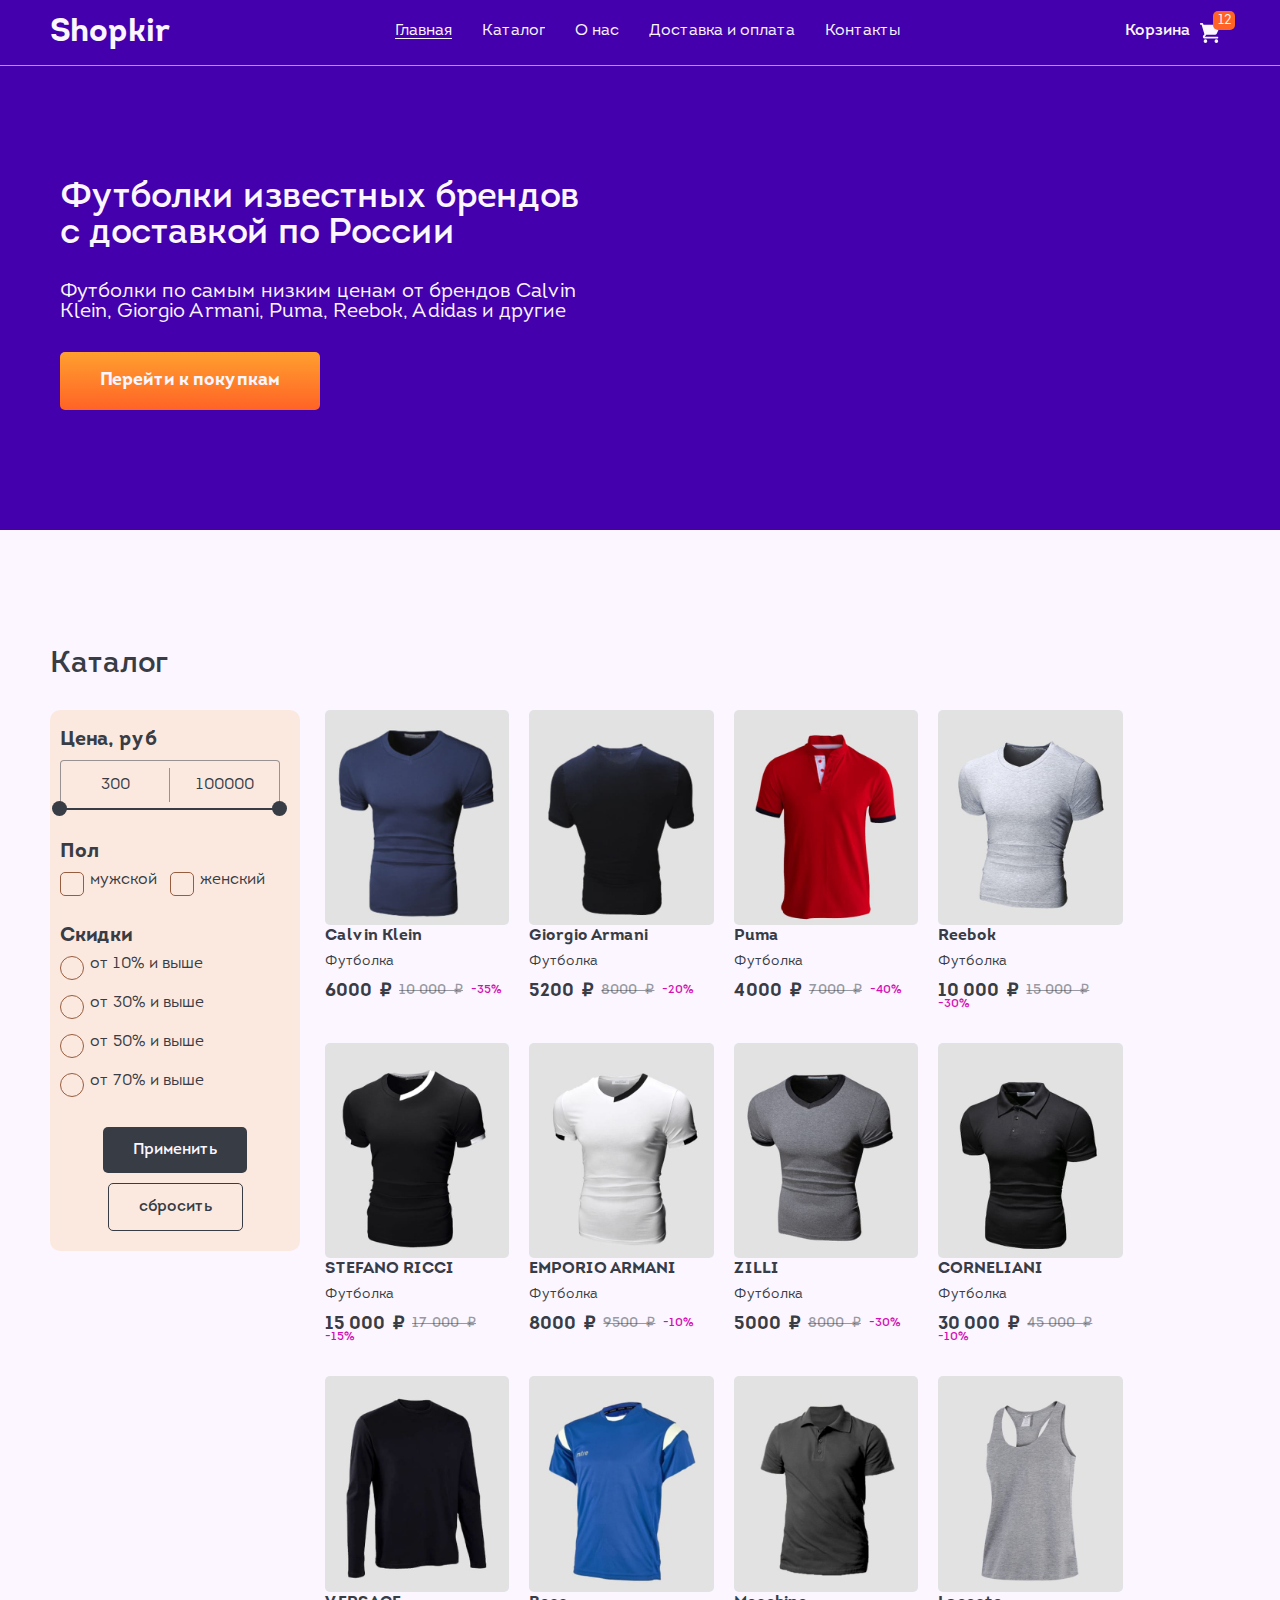
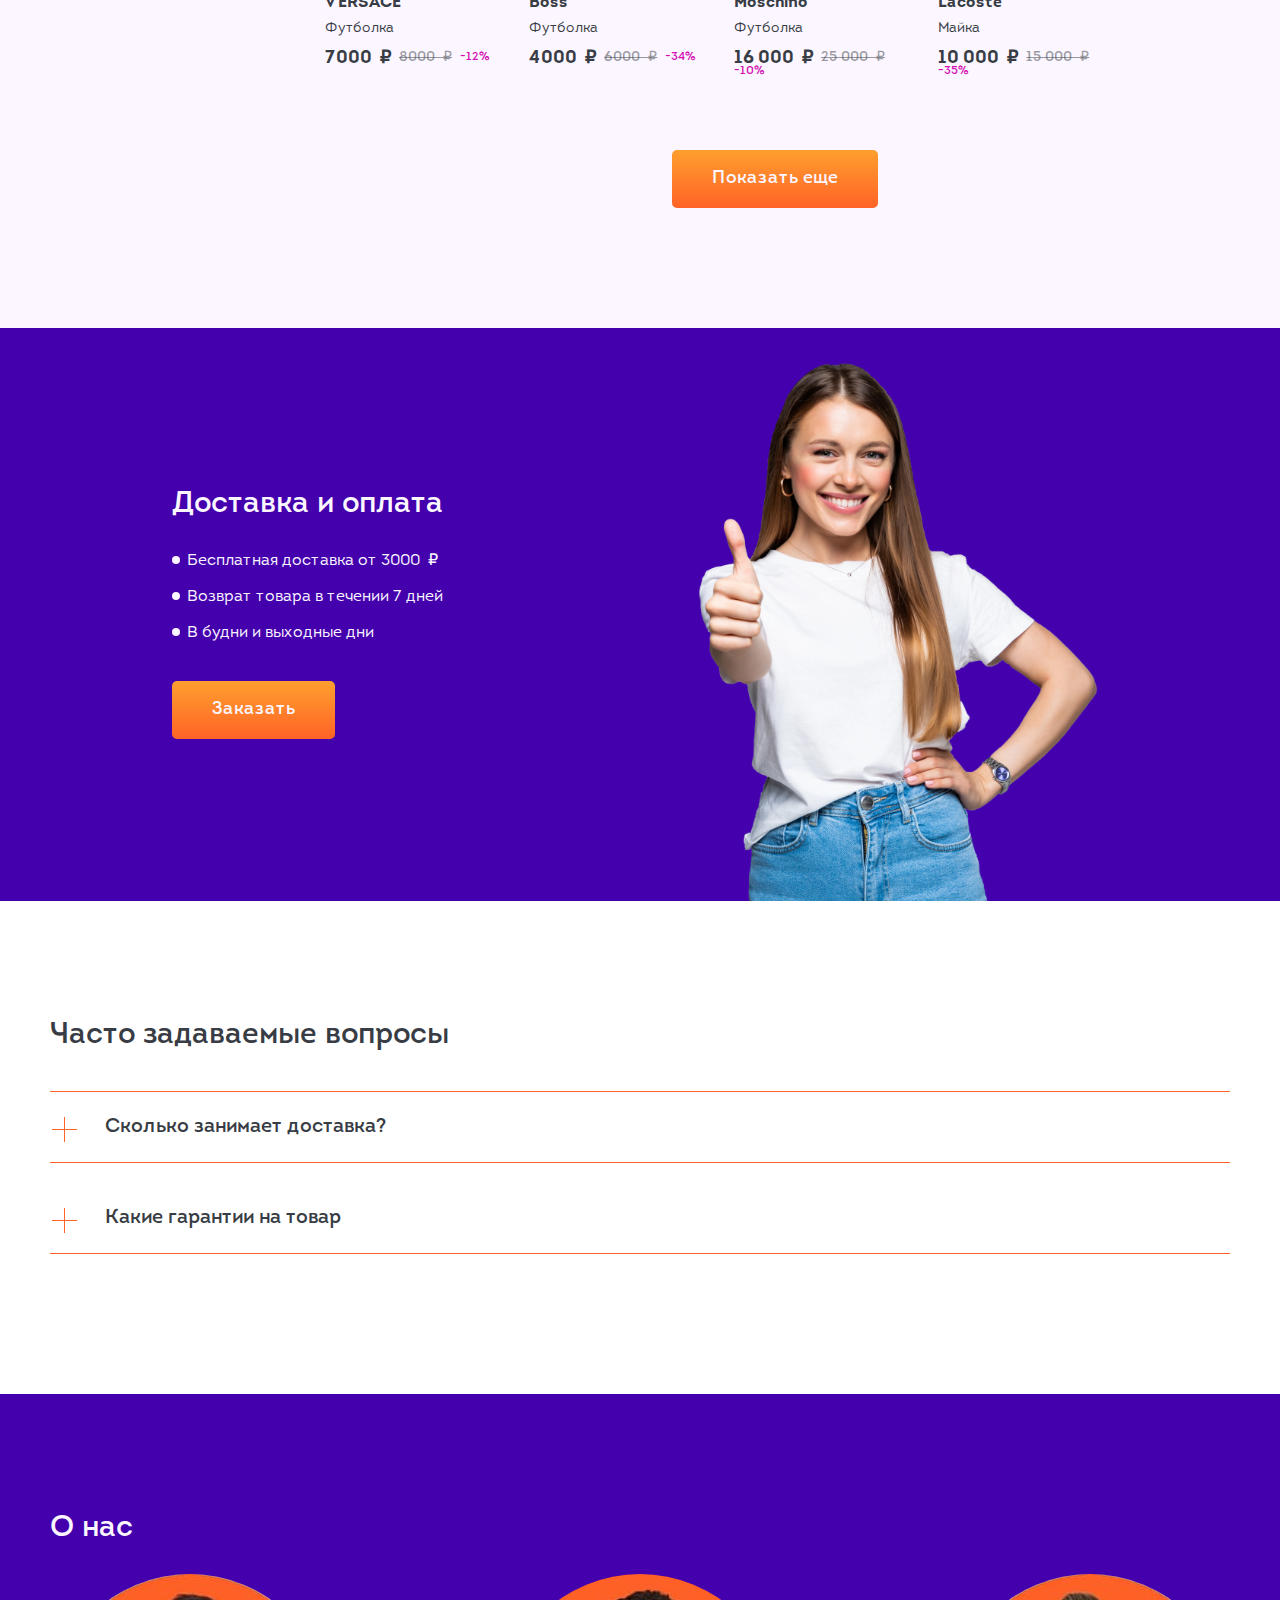
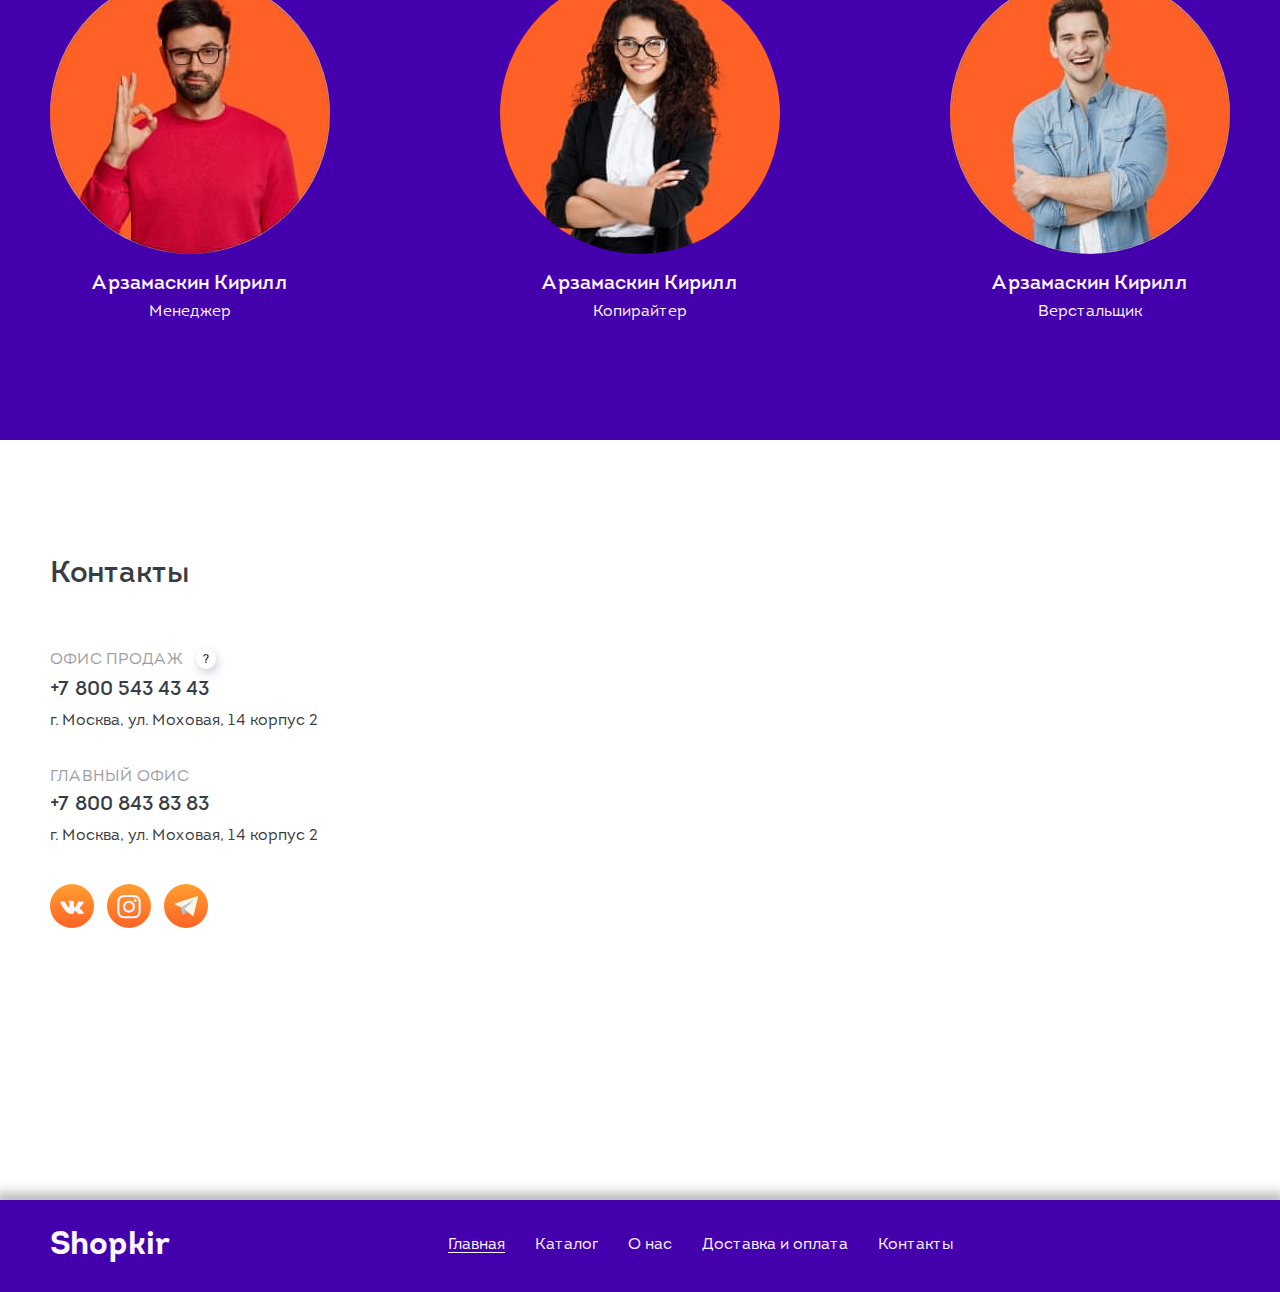
==== commit b41103d3: "09.05" ====
--- a/index.html
+++ b/index.html
@@ -33,7 +33,7 @@
               <div class="nav__menu">
                 <ul class="nav__list">
                   <li class="nav__list-item">
-                    <span class="nav__list-link">Главная</span>                                  
+                    <span class="nav__list-link --active">Главная</span>                                  
                   </li>
                   <li class="nav__list-item">
                     <a href="#catalog" class="nav__list-link --nav__link">Каталог</a>
@@ -51,7 +51,7 @@
               </div>
               <div class="nav__basket basket">
                 <a class="basket__link popup-link" href="#popup">Корзина</a>
-                <a class="basket__link" href="#">
+                <a class="basket__link popup-link" href="#popup">
                   <svg class="basket__img">
                     <use href="img/svg/sprite.svg#basket"></use>
                   </svg>
@@ -532,7 +532,10 @@
               <ul class="product__text">
                 <li class="product__brand">Calvin Klein</li>
                 <li class="product__type">Футболка</li>
-                <li class="product__price">6000 ₽</li>
+                <li class="product__price">
+                  <span class="product__price-now">6000&nbsp;₽</span> 
+                  <span class="product__price-before">9000&nbsp;₽</span> 
+                </li>
               </ul>
               <div class="product-right">
                 <button class="product-right__trash-can">
@@ -550,7 +553,10 @@
               <ul class="product__text">
                 <li class="product__brand">Lacoste</li>
                 <li class="product__type">Майка</li>
-                <li class="product__price">6000 ₽</li>
+                <li class="product__price">
+              <span class="product__price-now">6000&nbsp;₽</span> 
+              <span class="product__price-before">9000&nbsp;₽</span> 
+            </li>
               </ul>
               <div class="product-right">
                 <button class="product-right__trash-can">
@@ -567,7 +573,10 @@
               <ul class="product__text">
                 <li class="product__brand">Love Moschino</li>
                 <li class="product__type">Футболка</li>
-                <li class="product__price">6000 ₽</li>
+                <li class="product__price">
+                  <span class="product__price-now">3000&nbsp;₽</span> 
+                  <span class="product__price-before">8000&nbsp;₽</span> 
+                </li>
               </ul>
               <div class="product-right">
                 <button class="product-right__trash-can">
@@ -584,7 +593,10 @@
               <ul class="product__text">
                 <li class="product__brand">Love Moschino</li>
                 <li class="product__type">Футболка</li>
-                <li class="product__price">6000 ₽</li>
+                <li class="product__price">
+                  <span class="product__price-now">4000&nbsp;₽</span> 
+                  <span class="product__price-before">6000&nbsp;₽</span> 
+                </li>
               </ul>
               <div class="product-right">
                 <button class="product-right__trash-can">
@@ -602,7 +614,7 @@
               <li class="popup__bottom-price">20 000 ₽</li>
             </ul>
             <div class="popup__bottom-btn">
-              <a href="#">Перейти в корзину</a>
+              <a href="basket.html">Перейти в корзину</a>
             </div>
 
           </div>    
@@ -615,8 +627,8 @@
       <div class="footer__wrap">
         <span class="logo">Shopkir</span>
         <ul class="footer__list">
-          <li class="footer__list-item">
-            <span class="footer__list-link --nav__link --active">Главная</span>                                  
+          <li class="footer__list-item ">
+            <span class="footer__list-link --active">Главная</span>                                  
           </li>
           <li class="footer__list-item">
             <a href="#catalog" class="footer__list-link --nav__link">Каталог</a>
@@ -638,6 +650,13 @@
 </div>
 <script src="./js/modules.js"></script>
 <script src="./js/main.min.js"></script>
-
+<script>
+  if (window.innerWidth > 992) {
+  VanillaTilt.init(document.querySelectorAll(".card__img img"), {
+    max: 25,
+    speed: 600,
+  });
+}
+</script>
 </body>
 </html>--- a/css/style.css
+++ b/css/style.css
@@ -1 +1 @@
-[data-simplebar]{position:relative;flex-direction:column;flex-wrap:wrap;justify-content:flex-start;align-content:flex-start;align-items:flex-start}.simplebar-wrapper{overflow:hidden;width:inherit;height:inherit;max-width:inherit;max-height:inherit}.simplebar-mask{direction:inherit;position:absolute;overflow:hidden;padding:0;margin:0;left:0;top:0;bottom:0;right:0;width:auto!important;height:auto!important;z-index:0}.simplebar-offset{direction:inherit!important;box-sizing:inherit!important;resize:none!important;position:absolute;top:0;left:0;bottom:0;right:0;padding:0;margin:0;-webkit-overflow-scrolling:touch}.simplebar-content-wrapper{direction:inherit;box-sizing:border-box!important;position:relative;display:block;height:100%;width:auto;max-width:100%;max-height:100%;scrollbar-width:none;-ms-overflow-style:none}.simplebar-content-wrapper::-webkit-scrollbar,.simplebar-hide-scrollbar::-webkit-scrollbar{width:0;height:0}.simplebar-content:after,.simplebar-content:before{content:' ';display:table}.simplebar-placeholder{max-height:100%;max-width:100%;width:100%;pointer-events:none}.simplebar-height-auto-observer-wrapper{box-sizing:inherit!important;height:100%;width:100%;max-width:1px;position:relative;float:left;max-height:1px;overflow:hidden;z-index:-1;padding:0;margin:0;pointer-events:none;flex-grow:inherit;flex-shrink:0;flex-basis:0}.simplebar-height-auto-observer{box-sizing:inherit;display:block;opacity:0;position:absolute;top:0;left:0;height:1000%;width:1000%;min-height:1px;min-width:1px;overflow:hidden;pointer-events:none;z-index:-1}.simplebar-track{z-index:1;position:absolute;right:0;bottom:0;pointer-events:none;overflow:hidden}[data-simplebar].simplebar-dragging .simplebar-content{pointer-events:none;-moz-user-select:none;-ms-user-select:none;user-select:none;-webkit-user-select:none}[data-simplebar].simplebar-dragging .simplebar-track{pointer-events:all}.simplebar-scrollbar{position:absolute;left:0;right:0;min-height:10px}.simplebar-scrollbar:before{position:absolute;content:'';background:rgba(56,60,68,.8);border-radius:7px;left:2px;right:2px;transition:opacity .2s linear}.simplebar-track.simplebar-vertical{top:0;width:9px}.simplebar-track.simplebar-vertical .simplebar-scrollbar:before{top:2px;bottom:2px}.simplebar-track.simplebar-horizontal{left:0;height:11px}.simplebar-track.simplebar-horizontal .simplebar-scrollbar:before{height:100%;left:2px;right:2px}.simplebar-track.simplebar-horizontal .simplebar-scrollbar{right:auto;left:0;top:2px;height:7px;min-height:0;min-width:10px;width:auto}[data-simplebar-direction=rtl] .simplebar-track.simplebar-vertical{right:auto;left:0}.hs-dummy-scrollbar-size{direction:rtl;position:fixed;opacity:0;visibility:hidden;height:500px;width:500px;overflow-y:hidden;overflow-x:scroll}.simplebar-hide-scrollbar{position:fixed;left:0;visibility:hidden;overflow-y:scroll;scrollbar-width:none;-ms-overflow-style:none}.title{font-size:3rem}.checkbox-custom{position:relative;padding-left:3rem;min-height:2.4rem;display:block}.checkbox-custom span{position:absolute;width:2.4rem;height:2.4rem;top:0;left:0;background:0 0;border:1px solid #975d3f;border-radius:5px}.checkbox-custom span::after{content:"";position:absolute;left:8px;top:3px;width:.7rem;height:13px;border:solid #975d3f;border-width:0 3px 3px 0;transform:rotate(45deg);opacity:0;transition:opacity .5s}.checkbox-custom:first-child{margin-right:1rem}.checkbox-custom__input{opacity:0;position:absolute;visibility:hidden}.checkbox-custom__input:checked~span::after{opacity:1}.radio-custom{padding-left:3rem;min-height:2.4rem;display:block;position:relative;font-family:Intro Book,sans-serif;font-size:1.6rem}.radio-custom span{position:absolute;width:2.4rem;height:2.4rem;top:0;left:0;background:0 0;border:1px solid #975d3f;border-radius:50%}.radio-custom span::after{content:'';position:absolute;width:16px;height:16px;top:50%;left:50%;transform:translate(-50%,-50%);background:#975d3f;border-radius:50%;opacity:0;transition:opacity .4s}.radio-custom__input{position:absolute;top:0;left:0;visibility:hidden;opacity:0}.radio-custom__input:checked~span::after{opacity:1}blockquote,body,code,dd,div,dl,dt,fieldset,form,h1,h2,h3,h4,h5,h6,input,li,p,pre,td,textarea,th,ul{margin:0;padding:0}table{border-collapse:collapse;border-spacing:0}abbr,fieldset,img{border:0}address,caption,cite,code,dfn,em,strong,th,var{font-style:normal;font-weight:400}ul li{list-style:none}caption,th{text-align:left}h1,h2,h3,h4,h5,h6{font-size:100%;font-weight:400}sup{vertical-align:text-top}sub{vertical-align:text-bottom}input,select,textarea{font-family:inherit;font-size:inherit;font-weight:inherit}legend{color:#000}article,aside,details,figcaption,figure,footer,header,hgroup,main,menu,nav,section{display:block}img{max-width:100%;height:auto}.container{max-width:120rem;margin:0 auto;padding:0 1rem}::-webkit-scrollbar{width:.6rem;height:.6rem;background-color:#4f5560}::-webkit-scrollbar-thumb{border-radius:5px;background:linear-gradient(180deg,#ff9f2f 0,#ff6326)}@-webkit-keyframes scale{0%,100%{transform:scale(1)}50%{transform:scale(.8)}}@keyframes scale{0%,100%{transform:scale(1)}50%{transform:scale(.8)}}@-webkit-keyframes wobble{16.65%{transform:translateX(8px)}33.3%{transform:translateX(-6px)}49.95%{transform:translateX(4px)}66.6%{transform:translateX(-2px)}83.25%{transform:translateX(1px)}100%{transform:translateX(0)}}@keyframes wobble{16.65%{transform:translateX(8px)}33.3%{transform:translateX(-6px)}49.95%{transform:translateX(4px)}66.6%{transform:translateX(-2px)}83.25%{transform:translateX(1px)}100%{transform:translateX(0)}}@-webkit-keyframes wobble-top{16.65%{transform:skew(-12deg)}33.3%{transform:skew(10deg)}49.95%{transform:skew(-6deg)}66.6%{transform:skew(4deg)}83.25%{transform:skew(-2deg)}100%{transform:skew(0)}}@keyframes wobble-top{16.65%{transform:skew(-12deg)}33.3%{transform:skew(10deg)}49.95%{transform:skew(-6deg)}66.6%{transform:skew(4deg)}83.25%{transform:skew(-2deg)}100%{transform:skew(0)}}@-webkit-keyframes fly{0%,100%{transform:translate(0)}10%{transform:translate(-5px,5px)}50%{transform:translate(40px,-40px)}60%{transform:translate(40px,40px)}70%{transform:translate(-40px,40px)}}@keyframes fly{0%,100%{transform:translate(0)}10%{transform:translate(-5px,5px)}50%{transform:translate(40px,-40px)}60%{transform:translate(40px,40px)}70%{transform:translate(-40px,40px)}}@font-face{font-family:Intro;font-display:swap;src:url(../fonts/Intro-Bold.woff2) format("woff2");font-weight:700;font-style:normal}@font-face{font-family:"Intro Book";font-display:swap;src:url(../fonts/Intro-Book.woff2) format("woff2");font-weight:400;font-style:normal}@font-face{font-family:Intro;font-display:swap;src:url(../fonts/Intro-Regular.woff2) format("woff2");font-weight:400;font-style:normal}*{font-family:Intro}*,::after,::before{box-sizing:border-box}html{font-size:10px}body,html{color:#383c44}body{display:flex;flex-direction:column}main{overflow:hidden;min-height:100%;flex:1 0 auto}footer{flex:0 0 auto}button{color:#fbf6ff;cursor:pointer;border:none}h1,h2,h3{line-height:100%}a{color:inherit;text-decoration:none}body.lock{overflow:hidden}.display-none{display:none}input,textarea{color:#383c44;font-family:Intro Book,sans-serif}input::-moz-placeholder,textarea::-moz-placeholder{font-size:1.6rem;font-family:inherit;font-family-color:rgba(56,60,68,.5)}input:-ms-input-placeholder,textarea:-ms-input-placeholder{font-size:1.6rem;font-family:inherit;font-family-color:rgba(56,60,68,.5)}input::placeholder,textarea::placeholder{font-size:1.6rem;font-family:inherit;font-family-color:rgba(56,60,68,.5)}input[type=number]{-moz-appearance:textfield}input::-webkit-inner-spin-button,input::-webkit-outer-spin-button{-webkit-appearance:none;margin:0}.popup{position:fixed;width:100%;height:100%;background-color:rgba(0,0,0,.5);top:0;left:0;opacity:0;visibility:hidden;overflow-y:auto;overflow-x:hidden;transition:.8s;z-index:5}.popup.open{opacity:1;visibility:visible}.popup.open .popup__content{opacity:1;transform:translateY(0) rotateX(0)}.popup__body{min-height:100%;padding:3rem 1rem;display:flex;justify-content:center;align-items:center;perspective:60rem}.popup__content{background:#fbf6ff;max-width:48rem;width:100%;padding:4rem 0 3rem;border-radius:5px;position:relative;transition:.8s;opacity:0;transform:translateY(-25%) rotateX(45deg)}.popup__close{position:absolute;right:5px;top:10px;width:3rem;height:3rem;display:block}.popup__close span{position:relative;right:-50%;top:0}.popup__close span:after,.popup__close span:before{content:"";position:absolute;background-color:#bababa;width:.3rem;height:2.5rem}.popup__close span:before{transform:rotate(45deg)}.popup__close span:after{transform:rotate(-45deg)}.popup__cards{max-height:45rem;margin-bottom:2rem}.popup__bottom{display:flex;justify-content:space-between;padding:0 2rem}.popup__bottom-result{font-size:1.6rem;font-family:Intro Book,sans-serif;margin-bottom:1rem}.popup__bottom-price{font-size:2rem;font-weight:700}.popup__bottom-btn{align-self:center}.popup__bottom-btn a{background:#c73232;padding:1.5rem 3rem;border-radius:5px;font-size:1.6rem;color:#fbf6ff}.product{display:flex;padding:0 2rem;background:rgba(45,155,219,.1)}.product:not(:last-child){margin-bottom:2rem}.product__img{flex:0 0 10rem;height:13rem;position:relative}.product__img img{position:absolute;top:0;left:0;width:100%;height:100%;-o-object-fit:cover;object-fit:cover}.product__text{flex:1 0 auto;margin:1rem 1rem 0 2rem}.product__brand{margin-bottom:1rem;font-weight:700;font-size:1.6rem}.product__type{margin-bottom:2rem;font-family:Intro Book,sans-serif;font-size:1.6rem}.product__price{font-size:2rem;font-weight:700}.product-right{flex:0 1 auto;align-self:center;background:0 0}.product-right svg{width:1.9rem;height:2rem}.logo{position:relative;font-size:3.2rem;font-weight:700;color:#fbf6ff;z-index:2}.nav{position:absolute;width:100%;top:0;left:0;z-index:3;border-bottom:1px solid rgba(251,246,255,.6)}.nav::before{content:'';position:absolute;top:0;left:0;width:100%;height:100%;background-color:#4400ad;z-index:1}.nav__body{position:relative;height:6.5rem;display:flex;justify-content:space-between;align-items:center}.nav__burger.nav__burger--active:before{transform:rotate(45deg);top:9px}.nav__burger.nav__burger--active::after{transform:rotate(-45deg);bottom:9px}.nav__burger.nav__burger--active span{transform:scale(0)}.nav__menu.nav__menu--active{top:0}.nav__list{margin:0 auto;display:flex}.nav__list-item{z-index:3;position:relative;overflow:hidden}.nav__list-item:not(:first-child){margin:0 0 0 3rem}.nav__list-link{font-family:Intro Book,sans-serif;font-size:1.6rem;color:#fbf6ff}.nav__burger{display:none}.nav .basket{position:relative;display:flex;z-index:2}.nav .basket__link{font-size:1.6rem;color:#fbf6ff;margin-right:1rem}.nav .basket span{position:absolute;top:-1.2rem;right:-.5rem;background:#ff6326;min-width:2.2rem;padding:.2rem .3rem .2rem .4rem;font-family:Intro Book;font-size:1.4rem;color:#fbf6ff;border-radius:5px;text-align:center}.basket__img{display:block;width:2rem;height:2rem}.footer{background-color:#4400ad;padding:3rem 0;box-shadow:0 -3px 10px 5px rgba(0,0,0,.25);z-index:1}.footer__wrap{display:flex}.footer__list{display:flex;flex-wrap:wrap;align-self:center;margin:0 auto}.footer__list-item{position:relative;overflow:hidden}.footer__list-item:not(:last-child){margin-right:3rem}.footer__list-link{font-size:1.6rem;color:#fbf6ff;font-family:Intro Book,sans-serif}.accordion{margin-bottom:2rem;border-bottom:1px solid #ff6326}.accordion:first-child{border-top:1px solid #ff6326}.accordion__trigger{width:100%;padding:2.5rem 0;text-align:left;background:0 0}.accordion__content{height:0;opacity:0;overflow:hidden;padding:0 0 0 5.5rem;will-change:max-height;transition:.3s ease-out;box-sizing:content-box;visibility:hidden}.accordion__content span{font-size:1.6rem}.accordion__title{position:relative;padding-left:5.5rem;font-size:2rem;color:#383c44}.accordion__title:after,.accordion__title:before{content:'';position:absolute;left:1.4rem;top:0;width:1px;height:2.5rem;background-color:#ff6326;transition:.3s}.accordion__title:before{transform:rotate(90deg)}.accordion.open .accordion__control{border-radius:1rem 1rem 0 0;position:relative;z-index:1}.accordion.open .accordion__title::before{transform:rotate(45deg)}.accordion.open .accordion__title::after{transform:rotate(-45deg)}.accordion.open .accordion__content{height:auto;padding-bottom:3rem;opacity:1;visibility:visible;transform:translate(0,-1px)}.accordion.open .article-accordion:not(:last-child){margin-bottom:2rem}.swiper__nav{width:100%;height:2rem;position:relative;margin-top:5rem;display:flex;justify-content:center;align-items:center;z-index:1}@font-face{font-family:swiper-icons;src:url("data:application/font-woff;charset=utf-8;base64, [base64]//wADZ2x5ZgAAAywAAADMAAAD2MHtryVoZWFkAAABbAAAADAAAAA2E2+eoWhoZWEAAAGcAAAAHwAAACQC9gDzaG10eAAAAigAAAAZAAAArgJkABFsb2NhAAAC0AAAAFoAAABaFQAUGG1heHAAAAG8AAAAHwAAACAAcABAbmFtZQAAA/gAAAE5AAACXvFdBwlwb3N0AAAFNAAAAGIAAACE5s74hXjaY2BkYGAAYpf5Hu/j+W2+MnAzMYDAzaX6QjD6/4//Bxj5GA8AuRwMYGkAPywL13jaY2BkYGA88P8Agx4j+/8fQDYfA1AEBWgDAIB2BOoAeNpjYGRgYNBh4GdgYgABEMnIABJzYNADCQAACWgAsQB42mNgYfzCOIGBlYGB0YcxjYGBwR1Kf2WQZGhhYGBiYGVmgAFGBiQQkOaawtDAoMBQxXjg/wEGPcYDDA4wNUA2CCgwsAAAO4EL6gAAeNpj2M0gyAACqxgGNWBkZ2D4/wMA+xkDdgAAAHjaY2BgYGaAYBkGRgYQiAHyGMF8FgYHIM3DwMHABGQrMOgyWDLEM1T9/w8UBfEMgLzE////P/5//f/V/xv+r4eaAAeMbAxwIUYmIMHEgKYAYjUcsDAwsLKxc3BycfPw8jEQA/[base64]/uznmfPFBNODM2K7MTQ45YEAZqGP81AmGGcF3iPqOop0r1SPTaTbVkfUe4HXj97wYE+yNwWYxwWu4v1ugWHgo3S1XdZEVqWM7ET0cfnLGxWfkgR42o2PvWrDMBSFj/IHLaF0zKjRgdiVMwScNRAoWUoH78Y2icB/yIY09An6AH2Bdu/UB+yxopYshQiEvnvu0dURgDt8QeC8PDw7Fpji3fEA4z/PEJ6YOB5hKh4dj3EvXhxPqH/SKUY3rJ7srZ4FZnh1PMAtPhwP6fl2PMJMPDgeQ4rY8YT6Gzao0eAEA409DuggmTnFnOcSCiEiLMgxCiTI6Cq5DZUd3Qmp10vO0LaLTd2cjN4fOumlc7lUYbSQcZFkutRG7g6JKZKy0RmdLY680CDnEJ+UMkpFFe1RN7nxdVpXrC4aTtnaurOnYercZg2YVmLN/d/gczfEimrE/fs/bOuq29Zmn8tloORaXgZgGa78yO9/cnXm2BpaGvq25Dv9S4E9+5SIc9PqupJKhYFSSl47+Qcr1mYNAAAAeNptw0cKwkAAAMDZJA8Q7OUJvkLsPfZ6zFVERPy8qHh2YER+3i/BP83vIBLLySsoKimrqKqpa2hp6+jq6RsYGhmbmJqZSy0sraxtbO3sHRydnEMU4uR6yx7JJXveP7WrDycAAAAAAAH//wACeNpjYGRgYOABYhkgZgJCZgZNBkYGLQZtIJsFLMYAAAw3ALgAeNolizEKgDAQBCchRbC2sFER0YD6qVQiBCv/H9ezGI6Z5XBAw8CBK/m5iQQVauVbXLnOrMZv2oLdKFa8Pjuru2hJzGabmOSLzNMzvutpB3N42mNgZGBg4GKQYzBhYMxJLMlj4GBgAYow/P/PAJJhLM6sSoWKfWCAAwDAjgbRAAB42mNgYGBkAIIbCZo5IPrmUn0hGA0AO8EFTQAA") format("woff");font-weight:400;font-style:normal}:root{--swiper-theme-color:#007aff;--swiper-navigation-size:44px}.swiper-container{margin-left:auto;margin-right:auto;position:relative;overflow:hidden;list-style:none;padding:0;z-index:1}.swiper-container-vertical>.swiper-wrapper{flex-direction:column}.swiper-wrapper{position:relative;width:100%;height:100%;z-index:1;display:flex;transition-property:transform;box-sizing:content-box}.swiper-container-android .swiper-slide,.swiper-wrapper{transform:translate3d(0,0,0)}.swiper-container-multirow>.swiper-wrapper{flex-wrap:wrap}.swiper-container-multirow-column>.swiper-wrapper{flex-wrap:wrap;flex-direction:column}.swiper-container-free-mode>.swiper-wrapper{transition-timing-function:ease-out;margin:0 auto}.swiper-container-pointer-events{touch-action:pan-y}.swiper-container-pointer-events.swiper-container-vertical{touch-action:pan-x}.swiper-slide{flex-shrink:0;width:100%;height:100%;position:relative;transition-property:transform}.swiper-slide-invisible-blank{visibility:hidden}.swiper-container-autoheight,.swiper-container-autoheight .swiper-slide{height:auto}.swiper-container-autoheight .swiper-wrapper{align-items:flex-start;transition-property:transform,height}.swiper-container-3d{perspective:1200px}.swiper-container-3d .swiper-cube-shadow,.swiper-container-3d .swiper-slide,.swiper-container-3d .swiper-slide-shadow-bottom,.swiper-container-3d .swiper-slide-shadow-left,.swiper-container-3d .swiper-slide-shadow-right,.swiper-container-3d .swiper-slide-shadow-top,.swiper-container-3d .swiper-wrapper{transform-style:preserve-3d}.swiper-container-3d .swiper-slide-shadow-bottom,.swiper-container-3d .swiper-slide-shadow-left,.swiper-container-3d .swiper-slide-shadow-right,.swiper-container-3d .swiper-slide-shadow-top{position:absolute;left:0;top:0;width:100%;height:100%;pointer-events:none;z-index:10}.swiper-container-3d .swiper-slide-shadow-left{background-image:linear-gradient(to left,rgba(0,0,0,.5),rgba(0,0,0,0))}.swiper-container-3d .swiper-slide-shadow-right{background-image:linear-gradient(to right,rgba(0,0,0,.5),rgba(0,0,0,0))}.swiper-container-3d .swiper-slide-shadow-top{background-image:linear-gradient(to top,rgba(0,0,0,.5),rgba(0,0,0,0))}.swiper-container-3d .swiper-slide-shadow-bottom{background-image:linear-gradient(to bottom,rgba(0,0,0,.5),rgba(0,0,0,0))}.swiper-container-css-mode>.swiper-wrapper{overflow:auto;-ms-overflow-style:none}.swiper-container-css-mode>.swiper-wrapper::-webkit-scrollbar{display:none}.swiper-container-css-mode>.swiper-wrapper>.swiper-slide{scroll-snap-align:start start}.swiper-container-horizontal.swiper-container-css-mode>.swiper-wrapper{-ms-scroll-snap-type:x mandatory;scroll-snap-type:x mandatory}.swiper-container-vertical.swiper-container-css-mode>.swiper-wrapper{-ms-scroll-snap-type:y mandatory;scroll-snap-type:y mandatory}.swiper-button-next,.swiper-button-prev{top:0;width:3rem;height:2rem;z-index:10;cursor:pointer;display:flex;justify-content:center;color:var(--swiper-navigation-color,var(--swiper-theme-color))}.swiper-button-next.swiper-button-disabled,.swiper-button-prev.swiper-button-disabled{opacity:.35;cursor:auto;pointer-events:none}.swiper-button-next:after,.swiper-button-prev:after{font-family:swiper-icons;font-size:1.8rem;font-weight:900;text-transform:none!important;letter-spacing:0;text-transform:none;font-variant:initial;line-height:1}.swiper-button-prev:after,.swiper-container-rtl .swiper-button-next:after{content:'prev'}.swiper-button-next:after,.swiper-container-rtl .swiper-button-prev:after{content:'next'}.swiper-button-next.swiper-button-white,.swiper-button-prev.swiper-button-white{--swiper-navigation-color:#ffffff}.swiper-button-next.swiper-button-black,.swiper-button-prev.swiper-button-black{--swiper-navigation-color:#000000}.swiper-button-lock{display:none}.swiper-pagination{transition:opacity .3s;transform:translate3d(0,0,0);z-index:10}.swiper-pagination.swiper-pagination-hidden{opacity:0}.swiper-container-horizontal>.swiper-pagination-bullets,.swiper-pagination-custom,.swiper-pagination-fraction{bottom:10px;left:0;width:100%}.swiper-pagination-bullets-dynamic{overflow:hidden;font-size:0}.swiper-pagination-bullets-dynamic .swiper-pagination-bullet{transform:scale(.33);position:relative}.swiper-pagination-bullets-dynamic .swiper-pagination-bullet-active,.swiper-pagination-bullets-dynamic .swiper-pagination-bullet-active-main{transform:scale(1)}.swiper-pagination-bullets-dynamic .swiper-pagination-bullet-active-prev{transform:scale(.66)}.swiper-pagination-bullets-dynamic .swiper-pagination-bullet-active-prev-prev{transform:scale(.33)}.swiper-pagination-bullets-dynamic .swiper-pagination-bullet-active-next{transform:scale(.66)}.swiper-pagination-bullets-dynamic .swiper-pagination-bullet-active-next-next{transform:scale(.33)}.swiper-pagination-bullet{width:2rem;height:2rem;display:inline-block;border-radius:50%;background:inherit;border:2px solid #383c44}.swiper-pagination-bullet:not(:last-child){margin-right:1rem}button.swiper-pagination-bullet{border:none;margin:0;padding:0;box-shadow:none;-webkit-appearance:none;-moz-appearance:none;appearance:none}.swiper-pagination-clickable .swiper-pagination-bullet{cursor:pointer}.swiper-pagination-bullet-active{opacity:1;background:#383c44}.swiper-container-vertical>.swiper-pagination-bullets{right:10px;top:50%;transform:translate3d(0,-50%,0)}.swiper-container-vertical>.swiper-pagination-bullets .swiper-pagination-bullet{margin:6px 0;display:block}.swiper-container-vertical>.swiper-pagination-bullets.swiper-pagination-bullets-dynamic{top:50%;transform:translateY(-50%);width:8px}.swiper-container-vertical>.swiper-pagination-bullets.swiper-pagination-bullets-dynamic .swiper-pagination-bullet{display:inline-block;transition:transform .2s,top .2s}.swiper-container-horizontal>.swiper-pagination-bullets .swiper-pagination-bullet{margin:0 4px}.swiper-container-horizontal>.swiper-pagination-bullets.swiper-pagination-bullets-dynamic{left:50%;transform:translateX(-50%);white-space:nowrap}.swiper-container-horizontal>.swiper-pagination-bullets.swiper-pagination-bullets-dynamic .swiper-pagination-bullet{transition:transform .2s,left .2s}.swiper-container-horizontal.swiper-container-rtl>.swiper-pagination-bullets-dynamic .swiper-pagination-bullet{transition:transform .2s,right .2s}.swiper-pagination-progressbar{background:rgba(0,0,0,.25);position:absolute}.swiper-pagination-progressbar .swiper-pagination-progressbar-fill{background:var(--swiper-pagination-color,var(--swiper-theme-color));position:absolute;left:0;top:0;width:100%;height:100%;transform:scale(0);transform-origin:left top}.swiper-container-rtl .swiper-pagination-progressbar .swiper-pagination-progressbar-fill{transform-origin:right top}.swiper-container-horizontal>.swiper-pagination-progressbar,.swiper-container-vertical>.swiper-pagination-progressbar.swiper-pagination-progressbar-opposite{width:100%;height:4px;left:0;top:0}.swiper-container-horizontal>.swiper-pagination-progressbar.swiper-pagination-progressbar-opposite,.swiper-container-vertical>.swiper-pagination-progressbar{width:4px;height:100%;left:0;top:0}.swiper-pagination-white{--swiper-pagination-color:#ffffff}.swiper-pagination-black{--swiper-pagination-color:#000000}.swiper-pagination-lock{display:none}.swiper-scrollbar{border-radius:10px;position:relative;-ms-touch-action:none;background:rgba(0,0,0,.1)}.swiper-container-horizontal>.swiper-scrollbar{position:absolute;left:1%;bottom:3px;z-index:50;height:5px;width:98%}.swiper-container-vertical>.swiper-scrollbar{position:absolute;right:3px;top:1%;z-index:50;width:5px;height:98%}.swiper-scrollbar-drag{height:100%;width:100%;position:relative;background:rgba(0,0,0,.5);border-radius:10px;left:0;top:0}.swiper-scrollbar-cursor-drag{cursor:move}.swiper-scrollbar-lock{display:none}.swiper-zoom-container{width:100%;height:100%;display:flex;justify-content:center;align-items:center;text-align:center}.swiper-zoom-container>canvas,.swiper-zoom-container>img,.swiper-zoom-container>svg{max-width:100%;max-height:100%;-o-object-fit:contain;object-fit:contain}.swiper-slide-zoomed{cursor:move}.swiper-lazy-preloader{width:42px;height:42px;position:absolute;left:50%;top:50%;margin-left:-21px;margin-top:-21px;z-index:10;transform-origin:50%;-webkit-animation:1s linear infinite swiper-preloader-spin;animation:1s linear infinite swiper-preloader-spin;box-sizing:border-box;border:4px solid var(--swiper-preloader-color,var(--swiper-theme-color));border-radius:50%;border-top-color:transparent}.swiper-lazy-preloader-white{--swiper-preloader-color:#fff}.swiper-lazy-preloader-black{--swiper-preloader-color:#000}@-webkit-keyframes swiper-preloader-spin{100%{transform:rotate(360deg)}}@keyframes swiper-preloader-spin{100%{transform:rotate(360deg)}}.swiper-container .swiper-notification{position:absolute;left:0;top:0;pointer-events:none;opacity:0;z-index:-1000}.swiper-container-fade.swiper-container-free-mode .swiper-slide{transition-timing-function:ease-out}.swiper-container-fade .swiper-slide{pointer-events:none;transition-property:opacity}.swiper-container-fade .swiper-slide .swiper-slide{pointer-events:none}.swiper-container-fade .swiper-slide-active,.swiper-container-fade .swiper-slide-active .swiper-slide-active{pointer-events:auto}.swiper-container-cube{overflow:visible}.swiper-container-cube .swiper-slide{pointer-events:none;-webkit-backface-visibility:hidden;backface-visibility:hidden;z-index:1;visibility:hidden;transform-origin:0 0;width:100%;height:100%}.swiper-container-cube .swiper-slide .swiper-slide{pointer-events:none}.swiper-container-cube.swiper-container-rtl .swiper-slide{transform-origin:100% 0}.swiper-container-cube .swiper-slide-active,.swiper-container-cube .swiper-slide-active .swiper-slide-active{pointer-events:auto}.swiper-container-cube .swiper-slide-active,.swiper-container-cube .swiper-slide-next,.swiper-container-cube .swiper-slide-next+.swiper-slide,.swiper-container-cube .swiper-slide-prev{pointer-events:auto;visibility:visible}.swiper-container-cube .swiper-slide-shadow-bottom,.swiper-container-cube .swiper-slide-shadow-left,.swiper-container-cube .swiper-slide-shadow-right,.swiper-container-cube .swiper-slide-shadow-top{z-index:0;-webkit-backface-visibility:hidden;backface-visibility:hidden}.swiper-container-cube .swiper-cube-shadow{position:absolute;left:0;bottom:0;width:100%;height:100%;opacity:.6;z-index:0}.swiper-container-cube .swiper-cube-shadow:before{content:'';background:#000;position:absolute;left:0;top:0;bottom:0;right:0;filter:blur(50px)}.swiper-container-flip{overflow:visible}.swiper-container-flip .swiper-slide{pointer-events:none;-webkit-backface-visibility:hidden;backface-visibility:hidden;z-index:1}.swiper-container-flip .swiper-slide .swiper-slide{pointer-events:none}.swiper-container-flip .swiper-slide-active,.swiper-container-flip .swiper-slide-active .swiper-slide-active{pointer-events:auto}.swiper-container-flip .swiper-slide-shadow-bottom,.swiper-container-flip .swiper-slide-shadow-left,.swiper-container-flip .swiper-slide-shadow-right,.swiper-container-flip .swiper-slide-shadow-top{z-index:0;-webkit-backface-visibility:hidden;backface-visibility:hidden}/*! nouislider - 14.7.0 - 4/6/2021 */.noUi-target,.noUi-target *{-webkit-touch-callout:none;-webkit-tap-highlight-color:transparent;-webkit-user-select:none;touch-action:none;-ms-user-select:none;-moz-user-select:none;user-select:none;box-sizing:border-box}.noUi-target{position:relative;border-radius:4px;border:1px solid #d3d3d3;box-shadow:inset 0 1px 1px #f0f0f0,0 3px 6px -5px #bbb}.noUi-base,.noUi-connects{width:100%;height:100%;position:relative;z-index:1}.noUi-connects{overflow:hidden;z-index:0}.noUi-connect,.noUi-origin{will-change:transform;position:absolute;z-index:1;top:0;right:0;-ms-transform-origin:0 0;-webkit-transform-origin:0 0;-webkit-transform-style:preserve-3d;transform-origin:0 0;transform-style:flat}.noUi-connect{height:100%;width:100%}.noUi-origin{height:10%;width:10%}.noUi-txt-dir-rtl.noUi-horizontal .noUi-origin{left:0;right:auto}.noUi-vertical .noUi-origin{width:0}.noUi-horizontal .noUi-origin{height:0}.noUi-touch-area{height:100%;width:100%}.noUi-state-tap .noUi-connect,.noUi-state-tap .noUi-origin{transition:transform .3s}.noUi-state-drag *{cursor:inherit!important}.noUi-vertical{width:18px}.noUi-vertical .noUi-handle{width:28px;height:34px;right:-6px;top:-17px}.noUi-txt-dir-rtl.noUi-horizontal .noUi-handle{left:-17px;right:auto}.noUi-connects{border-radius:3px}.noUi-draggable{cursor:ew-resize}.noUi-vertical .noUi-draggable{cursor:ns-resize}.noUi-handle{-webkit-backface-visibility:hidden;backface-visibility:hidden;position:absolute;border:1px solid #d9d9d9;box-shadow:inset 0 0 1px #fff,inset 0 1px 7px #ebebeb,0 3px 6px -3px #bbb}.noUi-active{box-shadow:inset 0 0 1px #fff,inset 0 1px 7px #ddd,0 3px 6px -3px #bbb}.noUi-handle:after,.noUi-handle:before{content:"";position:absolute;height:14px;width:1px;background:#e8e7e6;left:14px;top:6px}.noUi-handle:after{left:17px}.noUi-vertical .noUi-handle:after,.noUi-vertical .noUi-handle:before{width:14px;height:1px;left:6px;top:14px}.noUi-vertical .noUi-handle:after{top:17px}[disabled] .noUi-connect{background:#b8b8b8}[disabled] .noUi-handle,[disabled].noUi-handle,[disabled].noUi-target{cursor:not-allowed}.noUi-pips,.noUi-pips *{box-sizing:border-box}.noUi-pips{position:absolute;color:#999}.noUi-value{position:absolute;white-space:nowrap;text-align:center}.noUi-value-sub{color:#ccc;font-size:10px}.noUi-marker{position:absolute;background:#ccc}.noUi-marker-large,.noUi-marker-sub{background:#aaa}.noUi-pips-horizontal{padding:10px 0;height:80px;top:100%;left:0;width:100%}.noUi-value-horizontal{transform:translate(-50%,50%)}.noUi-rtl .noUi-value-horizontal{transform:translate(50%,50%)}.noUi-marker-horizontal.noUi-marker{margin-left:-1px;width:2px;height:5px}.noUi-marker-horizontal.noUi-marker-sub{height:10px}.noUi-marker-horizontal.noUi-marker-large{height:15px}.noUi-pips-vertical{padding:0 10px;height:100%;top:0;left:100%}.noUi-value-vertical{transform:translate(0,-50%);padding-left:25px}.noUi-rtl .noUi-value-vertical{transform:translate(0,50%)}.noUi-marker-vertical.noUi-marker{width:5px;height:2px;margin-top:-1px}.noUi-marker-vertical.noUi-marker-sub{width:10px}.noUi-marker-vertical.noUi-marker-large{width:15px}.noUi-tooltip{display:block;position:absolute;border:1px solid #d9d9d9;border-radius:3px;background:#fff;color:#000;padding:5px;text-align:center;white-space:nowrap}.noUi-horizontal .noUi-tooltip{transform:translate(-50%,0);left:50%;bottom:120%}.noUi-vertical .noUi-tooltip{transform:translate(0,-50%);top:50%;right:120%}.noUi-horizontal .noUi-origin>.noUi-tooltip{transform:translate(50%,0);left:auto;bottom:10px}.noUi-vertical .noUi-origin>.noUi-tooltip{transform:translate(0,-18px);top:auto;right:28px}.buy{padding:12rem;background:#fbf6ff}.buy__param,.buy__title{margin-bottom:2rem}.buy__param-item:not(:last-child){margin-bottom:1rem}.buy__param-name,.buy__param-structure{font-size:1.6rem;font-family:Intro Book,sans-serif}.buy__param-number{font-size:1.6rem;font-weight:700}.buy__param-structure{display:inline-block}.buy__param-structure:after{content:url(../img/svg/sprite.svg#arrow-down);display:inline-block;width:1rem;margin-left:1rem;transform:rotate(90deg);transition:transform .3s}.buy__param-structure--active .buy__param-structure:after{transform:rotate(0)}.buy__products{margin-bottom:4rem}.buy__product{padding:1rem 2rem;max-width:68rem;border-radius:5px;background:0 0;box-shadow:0 0 8px 2px rgba(0,0,0,.25)}.buy__product .product-right{text-align:center}.buy__product .product-right__number{display:flex;margin-bottom:2rem}.buy__product .product-right__number-minus,.buy__product .product-right__number-plus{width:2.5rem;height:2.5rem;position:relative;background:#fbf6ff;border-radius:50%;box-shadow:0 0 6px 1px rgba(0,0,0,.25)}.buy__product .product-right__number-minus::before,.buy__product .product-right__number-plus::before{content:"";position:absolute;width:10px;height:1px;background:#383c44;top:50%;left:50%;transform:translate(-50%)}.buy__product .product-right__number-plus::after{content:"";position:absolute;width:10px;height:1px;background:#383c44;top:50%;left:50%;transform:translate(-50%) rotate(90deg)}.buy__product .product-right__number-input{width:4rem;height:2.5rem;background:0 0;border:none;text-align:center;margin:0 1rem;border-radius:1rem}.buy__product .product-right__delete{font-size:1.6rem;color:rgba(56,60,68,.5)}.buy__subtitle{font-size:2rem;display:block;margin-bottom:3rem}.buy__delivery,.buy__pay{margin-bottom:5rem}.buy__delivery-radios,.buy__pay-radios{display:flex}.buy__label:not(:last-child){margin-right:1rem}.buy__label input{position:absolute;clip:rect(0 0 0 0);overflow:hidden;visibility:hidden}.buy__label input:checked~span{border-color:#4400ad;color:#4400ad}.buy__label span{padding:1.2rem 3rem;border-radius:5px;font-size:1.6rem;border:1px solid rgba(56,60,68,.5);color:#383c44;transition:.3s}.buy__information-subtitle{margin-bottom:2rem}.buy__information-inputs{max-width:78rem;display:grid;grid-template-columns:repeat(2,1fr);gap:2rem;flex-wrap:wrap;margin-bottom:2rem}.buy__information-input{padding:1.5rem;background:inherit;color:#383c44;border:1px solid rgba(56,60,68,.5);border-radius:5px}.buy__result-price{font-size:1.6rem;font-family:Intro Book,sans-serif}.buy__result-price strong{margin-left:1rem;font-size:2rem;font-weight:700}.buy__form-btn{display:block;margin-top:2rem;background:#c73232;padding:1.5rem 4rem;border-radius:5px;font-size:1.6rem;color:#fbf6ff}.header{background-color:#4400ad;padding:18rem 0 12rem}.header__wrap{position:relative}.header__title{max-width:52rem;margin-bottom:3rem;font-size:3.6rem;color:#fbf6ff}.header__subtitle{display:inline-block;max-width:57rem;margin-bottom:3rem;font-family:Intro Book,sans-serif;font-size:2rem;color:#fbf6ff}.header__btn{display:block;background:linear-gradient(180deg,#ff9f2f 0,#ff6326);padding:2rem 4rem;border-radius:5px;font-size:1.8rem;color:#fbf6ff;font-weight:700}.catalog{padding:12rem 0;background:#fbf6ff}.catalog__title{margin-bottom:3rem}.catalog__wrap{display:flex}.filter{flex:0 0 25rem;padding:2rem 1rem;margin-right:2rem;background:#fbe9e0;align-self:flex-start;border-radius:1rem}.filter__list-subtitle{margin-bottom:1rem;display:block;font-size:2rem;font-weight:700}.filter__list-price{margin-bottom:3rem;max-width:22rem}.filter__list-inputs{position:relative;margin-top:1rem;display:flex}.filter__list-inputs::before{content:"";position:absolute;top:.8rem;left:calc(50% - 1px);width:.1rem;height:3.4rem;background:rgba(56,60,68,.5)}.filter__list-input{width:50%;height:5rem;text-align:center;background:0 0;border:1px solid rgba(56,60,68,.5);font-family:Intro Book,sans-serif}.filter__list-input:first-child{border-right:none;border-radius:4px 0 0 4px}.filter__list-input:last-child{border-left:none;border-radius:0 4px 4px 0}.filter-gender{margin-bottom:3rem}.filter-gender__label-checkbox{display:inline-block;font-size:1.6rem;font-family:Intro Book,sans-serif}.filter-gender__label-checkbox-1{margin-right:1rem}.filter-discounts{margin-bottom:3rem}.filter-discounts__item:not(:last-child){margin-bottom:1.5rem}.filter__btn{display:block;padding:1.5rem 3rem;border-radius:5px;color:#fbf6ff;font-size:1.6rem;font-weight:400}.filter__btn-on{background:#383c44;margin:0 auto 1rem}.filter__btn-off{border:1px solid #383c44;color:#383c44;background:0 0;margin:0 auto}.noUi-base,.noUi-connects{top:0}.noUi-horizontal{height:2px}.noUi-connect{background:#383c44}.noUi-target{top:-2px;box-shadow:none;border:none;background:#383c44}.noUi-horizontal .noUi-handle{width:1.5rem;height:1.5rem;right:-7px;top:-7px}.noUi-handle{border:none;border-radius:1rem;background:#383c44;cursor:default;box-shadow:none}.noUi-handle:after,.noUi-handle:before{display:none}.catalog__products{display:grid;grid-template-columns:repeat(9,1fr);grid-gap:3rem 1rem}.catalog__products.--hide-content .card:nth-child(n+13){opacity:0;visibility:hidden;position:absolute}.catalog__products-btn{grid-column:9 span;display:block;margin:4rem auto 0;background:linear-gradient(180deg,#ff9f2f 0,#ff6326);padding:2rem 4rem;border-radius:5px;font-size:1.8rem;color:#fbf6ff;transition:1s}.card{position:relative;grid-column:2 span;border-radius:5px;padding:0 5px;transition:1s}.card__img{display:block;width:100%;max-height:27rem}.card__img img{width:100%;height:100%;-o-object-fit:contain;object-fit:contain;border-radius:5px}.card__inner{padding:1.2rem 0}.card__name-brand{font-size:1.6rem;font-weight:700}.card__name-type{display:block;margin:1rem 0;font-size:1.4rem;font-family:Intro Book,sans-serif}.card__price-now{margin-right:5px;font-size:1.8rem;font-weight:700}.card__price-before{position:relative;top:-2px;margin-right:5px;font-size:1.4rem;text-decoration:line-through;color:rgba(56,60,68,.5)}.card__sale{position:relative;top:-3px;font-size:1.2rem;color:#d40eb3}.card__underline{padding:1rem 0 2rem;position:absolute;background:#fff;bottom:0;left:0;right:0;visibility:hidden;opacity:0;transform:translateY(100%);transition:.5s;border-radius:0 0 5px 5px}.card__underline-btn{display:block;margin:0 auto;padding:1rem 2rem;border-radius:5px;font-size:1.4rem;color:#fbf6ff;background:linear-gradient(180deg,#ff9f2f 0,#ff6326)}.delivery{background:#4400ad}.delivery__inner{display:flex;justify-content:space-around;border-radius:4px}.delivery__content{align-self:center;color:#fbf6ff}.delivery__content-title{margin-bottom:3rem}.delivery__content-list{margin-bottom:4rem}.delivery__content-advantages{font-size:1.6rem;font-family:Intro Book,sans-serif}.delivery__content-advantages::before{content:"";display:inline-block;width:8px;height:8px;background:#fbf6ff;border-radius:50%;margin-right:7px;transform:translateY(-1px)}.delivery__content-advantages:not(:last-child){margin-bottom:2rem}.delivery__content-btn{background:linear-gradient(180deg,#ff9f2f 0,#ff6326);padding:2rem 4rem;border-radius:5px;font-size:1.8rem;color:#fbf6ff}.delivery__photo{transform:translateY(3px)}.delivery__photo img{max-width:42rem}.team{padding:12rem 0;background:#4400ad;color:#fbf6ff}.team__title{margin-bottom:3rem}.team__list{display:flex;justify-content:space-between}.team__item{flex:0 0 28rem}.team__item:not(:last-child){margin-right:2rem}.team__item-img{margin-bottom:2rem;border-radius:100%;overflow:hidden}.team__item-img img{vertical-align:top}.team__item-name,.team__item-position{display:block;text-align:center}.team__item-name{margin-bottom:1rem;font-size:2rem}.team__item-position{font-size:1.6rem;font-family:Intro Book,sans-serif}.faq{padding:12rem 0}.faq__title{margin-bottom:4rem}.contacts{padding:12rem 0}.contacts__wrap{display:flex;justify-content:space-between}.contacts__map{flex:0 2 68rem;max-height:52rem}.contacts__map-iframe{width:100%;height:52rem}.info{margin-right:2rem}.info__title{margin-bottom:6rem}.info__tultip{margin-left:1rem}.info__item{margin-bottom:4rem}.info__subtitle{margin-bottom:1rem;font-size:1.6rem;font-family:Intro Book,sans-serif;color:rgba(56,60,68,.5);text-transform:uppercase}.info__phone{display:inline-block;margin-bottom:1rem;font-size:2rem;position:relative;overflow:hidden}.info__address{display:block;font-size:1.6rem;font-family:Intro Book,sans-serif}.info-social__link{display:inline-block;width:4.4rem;height:4.4rem;background:linear-gradient(180deg,#ff9f2f 0,#ff6326);border-radius:50%;transition:background 1s;overflow:hidden}.info-social__link:not(:last-child){margin-right:1rem}.info-social__path{fill:#fbf6ff;position:relative;z-index:1}.tultip{position:relative;display:inline-block;transform:translateY(-1px)}.tultip__btn{background:0 0;width:2rem;height:2rem;box-shadow:2px 4px 10px rgba(0,13,84,.2);border-radius:50%}.tultip__btn svg{width:6px;height:10px}.tultip__text{position:absolute;color:#383c44;left:-1.7rem;bottom:calc(100% + 14px);border-radius:4px;padding:2rem;width:-webkit-max-content;width:-moz-max-content;width:max-content;max-width:47rem;box-shadow:2px 4px 10px rgba(0,13,84,.2);font-size:1.6rem;font-family:Intro Book,sans-serif;text-transform:initial;background:#fbf6ff;opacity:0;visibility:hidden;transform:translateY(1.5rem);transition:.3s ease-in-out}.tultip__text::after{content:"";position:absolute;bottom:-1rem;left:2rem;width:0;height:0;border-style:solid;border-width:10px 7px 0;border-color:#fbf6ff transparent transparent}@media screen and (min-width:992px){.popup__bottom-btn a:active{transform:translate(0,1rem) scale(1,.95)}.nav__list-item::after,.nav__list-item:before{content:"";position:absolute;bottom:0;width:50%;height:1px;background:#fbf6ff;transition:transform .5s}.nav__list-item::before{transform:translateX(-105%);left:0}.nav__list-item::after{transform:translateX(105%);right:0}.nav__list-item.--active::after,.nav__list-item.--active::before,.nav__list-item:hover::after,.nav__list-item:hover::before{transform:translate(0)}.footer__list-item::after,.footer__list-item:before{content:"";position:absolute;bottom:0;width:50%;height:1px;background:#fbf6ff;transition:transform .5s}.footer__list-item::before{transform:translateX(-105%);left:0}.footer__list-item::after{transform:translateX(105%);right:0}.footer__list-item.--active::after,.footer__list-item.--active::before,.footer__list-item:hover::after,.footer__list-item:hover::before{transform:translate(0)}.buy__form-btn:active,.buy__label span:active{transform:translate(0,1rem) scale(1,.95)}.header__btn:hover{-webkit-animation:1s ease-in-out wobble;animation:1s ease-in-out wobble}.filter__btn:active,.header__btn:active{transform:translate(0,1rem) scale(1,.95)}.catalog__products-btn:hover{-webkit-animation:1s ease-in-out wobble;animation:1s ease-in-out wobble}.catalog__products-btn:active{transform:translate(0,1rem) scale(1,.95)}.card:hover{background:#fff;z-index:1;box-shadow:1px 1px 20px 2px rgba(0,0,0,.11)}.card:hover .card__underline{visibility:visible;opacity:1}.card__img:hover img{box-shadow:1px 1px 20px 3px rgba(0,0,0,.3)}.card__underline-btn:active{transform:translate(0,1rem) scale(1,.95)}.card__underline-btn:hover,.delivery__content-btn:hover{-webkit-animation:1s ease-in-out wobble;animation:1s ease-in-out wobble}.delivery__content-btn:active{transform:translate(0,1rem) scale(1,.95)}.info__phone::after,.info__phone:before{content:"";position:absolute;bottom:0;width:50%;height:1px;background:#383c44;transition:transform .5s}.info__phone::before{transform:translateX(-105%);left:0}.info__phone::after{transform:translateX(105%);right:0}.info__phone.--active::after,.info__phone.--active::before,.info__phone:hover::after,.info__phone:hover::before{transform:translate(0)}.info-social__link:hover{background:#4400ad}.info-social__link:hover .info-social__path{fill:#ff6326}.info-social__link:hover .vk{-webkit-animation:1s wobble-top;animation:1s wobble-top}.info-social__link:hover .insta{-webkit-animation:1s scale;animation:1s scale}.info-social__link:hover .telegram{-webkit-animation:2s fly;animation:2s fly}.tultip:hover .tultip__text{opacity:1;visibility:visible;transform:translateY(0);z-index:2}}@media screen and (max-width:992px){.container{padding:0 2rem}.footer__list-link{font-size:1.4rem}.footer__list{justify-content:space-evenly;text-align:center}.footer__list li{flex:0 0 25%;margin-bottom:1rem}.tultip.tultip--active .tultip__text{opacity:1;visibility:visible;transform:translateY(0);z-index:2}}@media screen and (max-width:768px){.nav__list-item:not(:first-child){margin:3rem 0 0}.nav{position:fixed}.nav__body{justify-content:flex-end}.nav__burger{display:inline-block;position:relative;width:3rem;height:2rem;z-index:3}.nav__burger span{position:absolute;background-color:#fff;left:0;width:100%;height:2px;top:9px}.nav__burger:after,.nav__burger:before{content:'';background-color:#fff;position:absolute;width:100%;height:2px;transition:.4s}.nav__burger:before{top:0}.nav__burger:after{bottom:0}.nav__menu{position:fixed;padding:9rem 1rem 2rem;width:100%;height:100%;top:-120%;left:0;background-color:#5200d1;transition:.4s;overflow:auto}.nav__list{display:block;text-align:center}.nav__list-item{margin:0 0 3rem}.nav__list-link{font-size:2.4rem}}@media screen and (max-width:48em){.swiper-button-next,.swiper-button-prev{width:2rem;height:1.3rem}.swiper-button-next:after,.swiper-button-prev:after{font-size:1rem}.swiper-pagination-bullet{width:1.3rem;height:1.3rem}}@media screen and (max-width:650px){.footer__list{justify-content:center}.footer__list li{flex:0 0 100%;margin-bottom:2rem}.footer__list li:not(:last-child){margin-right:0}}@media screen and (max-width:30em){.swiper__nav{margin-top:2rem}}+@charset "UTF-8";[data-simplebar]{position:relative;flex-direction:column;flex-wrap:wrap;justify-content:flex-start;align-content:flex-start;align-items:flex-start}.simplebar-wrapper{overflow:hidden;width:inherit;height:inherit;max-width:inherit;max-height:inherit}.simplebar-mask{direction:inherit;position:absolute;overflow:hidden;padding:0;margin:0;left:0;top:0;bottom:0;right:0;width:auto!important;height:auto!important;z-index:0}.simplebar-offset{direction:inherit!important;box-sizing:inherit!important;resize:none!important;position:absolute;top:0;left:0;bottom:0;right:0;padding:0;margin:0;-webkit-overflow-scrolling:touch}.simplebar-content-wrapper{direction:inherit;box-sizing:border-box!important;position:relative;display:block;height:100%;width:auto;max-width:100%;max-height:100%;scrollbar-width:none;-ms-overflow-style:none}.simplebar-content-wrapper::-webkit-scrollbar,.simplebar-hide-scrollbar::-webkit-scrollbar{width:0;height:0}.simplebar-content:after,.simplebar-content:before{content:' ';display:table}.simplebar-placeholder{max-height:100%;max-width:100%;width:100%;pointer-events:none}.simplebar-height-auto-observer-wrapper{box-sizing:inherit!important;height:100%;width:100%;max-width:1px;position:relative;float:left;max-height:1px;overflow:hidden;z-index:-1;padding:0;margin:0;pointer-events:none;flex-grow:inherit;flex-shrink:0;flex-basis:0}.simplebar-height-auto-observer{box-sizing:inherit;display:block;opacity:0;position:absolute;top:0;left:0;height:1000%;width:1000%;min-height:1px;min-width:1px;overflow:hidden;pointer-events:none;z-index:-1}.simplebar-track{z-index:1;position:absolute;right:0;bottom:0;pointer-events:none;overflow:hidden}[data-simplebar].simplebar-dragging .simplebar-content{pointer-events:none;-moz-user-select:none;-ms-user-select:none;user-select:none;-webkit-user-select:none}[data-simplebar].simplebar-dragging .simplebar-track{pointer-events:all}.simplebar-scrollbar{position:absolute;left:0;right:0;min-height:10px}.simplebar-scrollbar:before{position:absolute;content:'';background:rgba(56,60,68,.8);border-radius:7px;left:2px;right:2px;transition:opacity .2s linear}.simplebar-track.simplebar-vertical{top:0;width:9px}.simplebar-track.simplebar-vertical .simplebar-scrollbar:before{top:2px;bottom:2px}.simplebar-track.simplebar-horizontal{left:0;height:11px}.simplebar-track.simplebar-horizontal .simplebar-scrollbar:before{height:100%;left:2px;right:2px}.simplebar-track.simplebar-horizontal .simplebar-scrollbar{right:auto;left:0;top:2px;height:7px;min-height:0;min-width:10px;width:auto}[data-simplebar-direction=rtl] .simplebar-track.simplebar-vertical{right:auto;left:0}.hs-dummy-scrollbar-size{direction:rtl;position:fixed;opacity:0;visibility:hidden;height:500px;width:500px;overflow-y:hidden;overflow-x:scroll}.simplebar-hide-scrollbar{position:fixed;left:0;visibility:hidden;overflow-y:scroll;scrollbar-width:none;-ms-overflow-style:none}.title{font-size:3rem}.checkbox-custom{position:relative;padding-left:3rem;min-height:2.4rem;display:block}.checkbox-custom span{position:absolute;width:2.4rem;height:2.4rem;top:0;left:0;background:0 0;border:1px solid #975d3f;border-radius:5px}.checkbox-custom span::after{content:"";position:absolute;left:8px;top:3px;width:.7rem;height:13px;border:solid #975d3f;border-width:0 3px 3px 0;transform:rotate(45deg);opacity:0;transition:opacity .5s}.checkbox-custom:first-child{margin-right:1rem}.checkbox-custom__input{opacity:0;position:absolute;visibility:hidden}.checkbox-custom__input:checked~span::after{opacity:1}.radio-custom{padding-left:3rem;min-height:2.4rem;display:block;position:relative;font-family:Intro Book,sans-serif;font-size:1.6rem}.radio-custom span{position:absolute;width:2.4rem;height:2.4rem;top:0;left:0;background:0 0;border:1px solid #975d3f;border-radius:50%}.radio-custom span::after{content:'';position:absolute;width:16px;height:16px;top:50%;left:50%;transform:translate(-50%,-50%);background:#975d3f;border-radius:50%;opacity:0;transition:opacity .4s}.radio-custom__input{position:absolute;top:0;left:0;visibility:hidden;opacity:0}.radio-custom__input:checked~span::after{opacity:1}.custom-label{cursor:pointer}.custom-label:not(:last-child){margin-right:1rem}.custom-label input{position:absolute;clip:rect(0 0 0 0);overflow:hidden;width:1px;height:1px;opacity:0}.custom-label input:checked~span{border-color:#4400ad;color:#4400ad}.custom-label input:disabled~span{background:rgba(56,60,68,.5);border-color:transparent;color:rgba(56,60,68,.5)}.custom-label input:focus-visible+span{box-shadow:0 0 0 2px rgba(0,0,0,.8)}.custom-label span{padding:1.2rem 3rem;border-radius:5px;font-size:1.6rem;border:1px solid rgba(56,60,68,.5);color:#383c44;display:block;transition:.3s}blockquote,body,code,dd,div,dl,dt,fieldset,form,h1,h2,h3,h4,h5,h6,input,li,p,pre,td,textarea,th,ul{margin:0;padding:0}table{border-collapse:collapse;border-spacing:0}abbr,fieldset,img{border:0}address,caption,cite,code,dfn,em,strong,th,var{font-style:normal;font-weight:400}ul li{list-style:none}caption,th{text-align:left}h1,h2,h3,h4,h5,h6{font-size:100%;font-weight:400}sup{vertical-align:text-top}sub{vertical-align:text-bottom}input,select,textarea{font-family:inherit;font-size:inherit;font-weight:inherit}legend{color:#000}article,aside,details,figcaption,figure,footer,header,hgroup,main,menu,nav,section{display:block}img{max-width:100%;height:auto}.container{max-width:120rem;margin:0 auto;padding:0 1rem}::-webkit-scrollbar{width:.6rem;height:.6rem;background-color:#4f5560}::-webkit-scrollbar-thumb{border-radius:5px;background:linear-gradient(180deg,#ff9f2f 0,#ff6326)}@-webkit-keyframes scale{0%,100%{transform:scale(1)}50%{transform:scale(.8)}}@keyframes scale{0%,100%{transform:scale(1)}50%{transform:scale(.8)}}@-webkit-keyframes wobble{16.65%{transform:translateX(8px)}33.3%{transform:translateX(-6px)}49.95%{transform:translateX(4px)}66.6%{transform:translateX(-2px)}83.25%{transform:translateX(1px)}100%{transform:translateX(0)}}@keyframes wobble{16.65%{transform:translateX(8px)}33.3%{transform:translateX(-6px)}49.95%{transform:translateX(4px)}66.6%{transform:translateX(-2px)}83.25%{transform:translateX(1px)}100%{transform:translateX(0)}}@-webkit-keyframes wobble-top{16.65%{transform:skew(-12deg)}33.3%{transform:skew(10deg)}49.95%{transform:skew(-6deg)}66.6%{transform:skew(4deg)}83.25%{transform:skew(-2deg)}100%{transform:skew(0)}}@keyframes wobble-top{16.65%{transform:skew(-12deg)}33.3%{transform:skew(10deg)}49.95%{transform:skew(-6deg)}66.6%{transform:skew(4deg)}83.25%{transform:skew(-2deg)}100%{transform:skew(0)}}@-webkit-keyframes fly{0%,100%{transform:translate(0)}10%{transform:translate(-5px,5px)}50%{transform:translate(40px,-40px)}60%{transform:translate(40px,40px)}70%{transform:translate(-40px,40px)}}@keyframes fly{0%,100%{transform:translate(0)}10%{transform:translate(-5px,5px)}50%{transform:translate(40px,-40px)}60%{transform:translate(40px,40px)}70%{transform:translate(-40px,40px)}}@font-face{font-family:Intro;font-display:swap;src:url(../fonts/Intro-Bold.woff2) format("woff2");font-weight:700;font-style:normal}@font-face{font-family:"Intro Book";font-display:swap;src:url(../fonts/Intro-Book.woff2) format("woff2");font-weight:400;font-style:normal}@font-face{font-family:Intro;font-display:swap;src:url(../fonts/Intro-Regular.woff2) format("woff2");font-weight:400;font-style:normal}*{font-family:Intro;scroll-behavior:smooth}*,::after,::before{box-sizing:border-box}html{font-size:10px}body,html{color:#383c44}body{display:flex;flex-direction:column}main{overflow:hidden;min-height:100%;flex:1 0 auto}footer{flex:0 0 auto}button{color:#fbf6ff;cursor:pointer;border:none}h1,h2,h3{line-height:100%}a{color:inherit;text-decoration:none}body.lock{overflow:hidden}.display-none{display:none}input,textarea{color:#383c44;font-size:1.6rem;font-family:Intro Book,sans-serif}input::-moz-placeholder,textarea::-moz-placeholder{font-size:1.6rem;font-family:inherit;font-family-color:rgba(56,60,68,.5)}input:-ms-input-placeholder,textarea:-ms-input-placeholder{font-size:1.6rem;font-family:inherit;font-family-color:rgba(56,60,68,.5)}input::placeholder,textarea::placeholder{font-size:1.6rem;font-family:inherit;font-family-color:rgba(56,60,68,.5)}input[type=number]{-moz-appearance:textfield}input::-webkit-inner-spin-button,input::-webkit-outer-spin-button{-webkit-appearance:none;margin:0}.popup{position:fixed;width:100%;height:100%;background-color:rgba(0,0,0,.5);top:0;left:0;opacity:0;visibility:hidden;overflow-y:auto;overflow-x:hidden;transition:.8s;z-index:5}.popup.open{opacity:1;visibility:visible}.popup.open .popup__content{opacity:1;transform:translateY(0) rotateX(0)}.popup__body{min-height:100%;padding:3rem 1rem;display:flex;justify-content:center;align-items:center;perspective:60rem}.popup__content{background:#fbf6ff;max-width:48rem;width:100%;padding:4rem 0 3rem;border-radius:5px;position:relative;transition:.8s;opacity:0;transform:translateY(-25%) rotateX(45deg)}.popup__close{position:absolute;right:5px;top:10px;width:3rem;height:3rem;display:block}.popup__close span{position:relative;right:-50%;top:0}.popup__close span:after,.popup__close span:before{content:"";position:absolute;background-color:#bababa;width:.3rem;height:2.5rem}.popup__close span:before{transform:rotate(45deg)}.popup__close span:after{transform:rotate(-45deg)}.popup__cards{max-height:45rem;margin-bottom:2rem}.popup__bottom{display:flex;justify-content:space-between;padding:0 2rem}.popup__bottom-result{font-size:1.6rem;font-family:Intro Book,sans-serif;margin-bottom:1rem}.popup__bottom-price{font-size:2rem;font-weight:700}.popup__bottom-btn{align-self:center}.popup__bottom-btn a{background:#c73232;padding:1.5rem 3rem;border-radius:5px;font-size:1.6rem;color:#fbf6ff}.product{display:flex;padding:0 2rem;background:rgba(45,155,219,.1)}.product:not(:last-child){margin-bottom:2rem}.product__img{flex:0 0 10rem;height:13rem;position:relative}.product__img img{position:absolute;top:0;left:0;width:100%;height:100%;-o-object-fit:cover;object-fit:cover}.product__text{flex:1 0 auto;margin:1rem 1rem 0 2rem}.product__brand{margin-bottom:1rem;font-weight:700;font-size:1.6rem}.product__type{margin-bottom:2rem;font-family:Intro Book,sans-serif;font-size:1.6rem}.product__price-now{margin-right:1rem;font-size:2rem;font-weight:700}.product__price-before{position:relative;top:-2px;font-size:1.6rem;color:rgba(56,60,68,.5);text-decoration:line-through}.product-right{flex:0 1 auto;align-self:center;background:0 0}.product-right svg{width:1.9rem;height:2rem}.logo{position:relative;font-size:3.2rem;font-weight:700;color:#fbf6ff;z-index:2}.nav{position:absolute;width:100%;top:0;left:0;z-index:3;border-bottom:1px solid rgba(251,246,255,.6)}.nav::before{content:'';position:absolute;top:0;left:0;width:100%;height:100%;background-color:#4400ad;z-index:1}.nav__body{position:relative;height:6.5rem;display:flex;justify-content:space-between;align-items:center}.nav__burger.nav__burger--active:before{transform:rotate(45deg);top:9px}.nav__burger.nav__burger--active::after{transform:rotate(-45deg);bottom:9px}.nav__burger.nav__burger--active span{transform:scale(0)}.nav__menu.nav__menu--active{top:0}.nav__list{margin:0 auto;display:flex}.nav__list-item{z-index:3}.nav__list-item:not(:first-child){margin:0 0 0 3rem}.nav__list-link{position:relative;overflow:hidden;display:inline-block;font-family:Intro Book,sans-serif;font-size:1.6rem;color:#fbf6ff}.nav__list-link::after,.nav__list-link:before{content:"";position:absolute;bottom:0;width:50%;height:1px;background:#fbf6ff;transition:transform .5s}.nav__list-link::before{transform:translateX(-105%);left:0}.nav__list-link::after{transform:translateX(105%);right:0}.nav__burger{display:none}.nav .basket{position:relative;display:flex;z-index:2}.nav .basket__link{font-size:1.6rem;color:#fbf6ff;margin-right:1rem}.nav .basket span{position:absolute;top:-1.2rem;right:-.5rem;background:#ff6326;min-width:2.2rem;padding:.2rem .3rem .2rem .4rem;font-family:Intro Book;font-size:1.4rem;color:#fbf6ff;border-radius:5px;text-align:center}.basket__img{display:block;width:2rem;height:2rem}.footer{background-color:#4400ad;padding:3rem 0;box-shadow:0 -3px 10px 5px rgba(0,0,0,.25);z-index:1}.footer__wrap{display:flex}.footer__list{display:flex;flex-wrap:wrap;align-self:center;margin:0 auto}.footer__list-item:not(:last-child){margin-right:3rem}.footer__list-link{position:relative;overflow:hidden;font-size:1.6rem;color:#fbf6ff;display:inline-block;font-family:Intro Book,sans-serif}.footer__list-link::after,.footer__list-link:before{content:"";position:absolute;bottom:0;width:50%;height:1px;background:#fbf6ff;transition:transform .5s}.footer__list-link::before{transform:translateX(-105%);left:0}.footer__list-link::after{transform:translateX(105%);right:0}.accordion{margin-bottom:2rem;border-bottom:1px solid #ff6326}.accordion:first-child{border-top:1px solid #ff6326}.accordion__trigger{width:100%;padding:2.5rem 0;text-align:left;background:0 0}.accordion__content{height:0;opacity:0;overflow:hidden;padding:0 0 0 5.5rem;will-change:max-height;transition:.3s ease-out;box-sizing:content-box;visibility:hidden}.accordion__content span{font-size:1.6rem}.accordion__title{position:relative;padding-left:5.5rem;font-size:2rem;color:#383c44}.accordion__title:after,.accordion__title:before{content:'';position:absolute;left:1.4rem;top:0;width:1px;height:2.5rem;background-color:#ff6326;transition:.3s}.accordion__title:before{transform:rotate(90deg)}.accordion.open .accordion__control{border-radius:1rem 1rem 0 0;position:relative;z-index:1}.accordion.open .accordion__title::before{transform:rotate(45deg)}.accordion.open .accordion__title::after{transform:rotate(-45deg)}.accordion.open .accordion__content{height:auto;padding-bottom:3rem;opacity:1;visibility:visible;transform:translate(0,-1px)}.accordion.open .article-accordion:not(:last-child){margin-bottom:2rem}.swiper__nav{width:100%;height:2rem;position:relative;margin-top:5rem;display:flex;justify-content:center;align-items:center;z-index:1}@font-face{font-family:swiper-icons;src:url("data:application/font-woff;charset=utf-8;base64, [base64]//wADZ2x5ZgAAAywAAADMAAAD2MHtryVoZWFkAAABbAAAADAAAAA2E2+eoWhoZWEAAAGcAAAAHwAAACQC9gDzaG10eAAAAigAAAAZAAAArgJkABFsb2NhAAAC0AAAAFoAAABaFQAUGG1heHAAAAG8AAAAHwAAACAAcABAbmFtZQAAA/gAAAE5AAACXvFdBwlwb3N0AAAFNAAAAGIAAACE5s74hXjaY2BkYGAAYpf5Hu/j+W2+MnAzMYDAzaX6QjD6/4//Bxj5GA8AuRwMYGkAPywL13jaY2BkYGA88P8Agx4j+/8fQDYfA1AEBWgDAIB2BOoAeNpjYGRgYNBh4GdgYgABEMnIABJzYNADCQAACWgAsQB42mNgYfzCOIGBlYGB0YcxjYGBwR1Kf2WQZGhhYGBiYGVmgAFGBiQQkOaawtDAoMBQxXjg/wEGPcYDDA4wNUA2CCgwsAAAO4EL6gAAeNpj2M0gyAACqxgGNWBkZ2D4/wMA+xkDdgAAAHjaY2BgYGaAYBkGRgYQiAHyGMF8FgYHIM3DwMHABGQrMOgyWDLEM1T9/w8UBfEMgLzE////P/5//f/V/xv+r4eaAAeMbAxwIUYmIMHEgKYAYjUcsDAwsLKxc3BycfPw8jEQA/[base64]/uznmfPFBNODM2K7MTQ45YEAZqGP81AmGGcF3iPqOop0r1SPTaTbVkfUe4HXj97wYE+yNwWYxwWu4v1ugWHgo3S1XdZEVqWM7ET0cfnLGxWfkgR42o2PvWrDMBSFj/IHLaF0zKjRgdiVMwScNRAoWUoH78Y2icB/yIY09An6AH2Bdu/UB+yxopYshQiEvnvu0dURgDt8QeC8PDw7Fpji3fEA4z/PEJ6YOB5hKh4dj3EvXhxPqH/SKUY3rJ7srZ4FZnh1PMAtPhwP6fl2PMJMPDgeQ4rY8YT6Gzao0eAEA409DuggmTnFnOcSCiEiLMgxCiTI6Cq5DZUd3Qmp10vO0LaLTd2cjN4fOumlc7lUYbSQcZFkutRG7g6JKZKy0RmdLY680CDnEJ+UMkpFFe1RN7nxdVpXrC4aTtnaurOnYercZg2YVmLN/d/gczfEimrE/fs/bOuq29Zmn8tloORaXgZgGa78yO9/cnXm2BpaGvq25Dv9S4E9+5SIc9PqupJKhYFSSl47+Qcr1mYNAAAAeNptw0cKwkAAAMDZJA8Q7OUJvkLsPfZ6zFVERPy8qHh2YER+3i/BP83vIBLLySsoKimrqKqpa2hp6+jq6RsYGhmbmJqZSy0sraxtbO3sHRydnEMU4uR6yx7JJXveP7WrDycAAAAAAAH//wACeNpjYGRgYOABYhkgZgJCZgZNBkYGLQZtIJsFLMYAAAw3ALgAeNolizEKgDAQBCchRbC2sFER0YD6qVQiBCv/H9ezGI6Z5XBAw8CBK/m5iQQVauVbXLnOrMZv2oLdKFa8Pjuru2hJzGabmOSLzNMzvutpB3N42mNgZGBg4GKQYzBhYMxJLMlj4GBgAYow/P/PAJJhLM6sSoWKfWCAAwDAjgbRAAB42mNgYGBkAIIbCZo5IPrmUn0hGA0AO8EFTQAA") format("woff");font-weight:400;font-style:normal}:root{--swiper-theme-color:#007aff;--swiper-navigation-size:44px}.swiper-container{margin-left:auto;margin-right:auto;position:relative;overflow:hidden;list-style:none;padding:0;z-index:1}.swiper-container-vertical>.swiper-wrapper{flex-direction:column}.swiper-wrapper{position:relative;width:100%;height:100%;z-index:1;display:flex;transition-property:transform;box-sizing:content-box}.swiper-container-android .swiper-slide,.swiper-wrapper{transform:translate3d(0,0,0)}.swiper-container-multirow>.swiper-wrapper{flex-wrap:wrap}.swiper-container-multirow-column>.swiper-wrapper{flex-wrap:wrap;flex-direction:column}.swiper-container-free-mode>.swiper-wrapper{transition-timing-function:ease-out;margin:0 auto}.swiper-container-pointer-events{touch-action:pan-y}.swiper-container-pointer-events.swiper-container-vertical{touch-action:pan-x}.swiper-slide{flex-shrink:0;width:100%;height:100%;position:relative;transition-property:transform}.swiper-slide-invisible-blank{visibility:hidden}.swiper-container-autoheight,.swiper-container-autoheight .swiper-slide{height:auto}.swiper-container-autoheight .swiper-wrapper{align-items:flex-start;transition-property:transform,height}.swiper-container-3d{perspective:1200px}.swiper-container-3d .swiper-cube-shadow,.swiper-container-3d .swiper-slide,.swiper-container-3d .swiper-slide-shadow-bottom,.swiper-container-3d .swiper-slide-shadow-left,.swiper-container-3d .swiper-slide-shadow-right,.swiper-container-3d .swiper-slide-shadow-top,.swiper-container-3d .swiper-wrapper{transform-style:preserve-3d}.swiper-container-3d .swiper-slide-shadow-bottom,.swiper-container-3d .swiper-slide-shadow-left,.swiper-container-3d .swiper-slide-shadow-right,.swiper-container-3d .swiper-slide-shadow-top{position:absolute;left:0;top:0;width:100%;height:100%;pointer-events:none;z-index:10}.swiper-container-3d .swiper-slide-shadow-left{background-image:linear-gradient(to left,rgba(0,0,0,.5),rgba(0,0,0,0))}.swiper-container-3d .swiper-slide-shadow-right{background-image:linear-gradient(to right,rgba(0,0,0,.5),rgba(0,0,0,0))}.swiper-container-3d .swiper-slide-shadow-top{background-image:linear-gradient(to top,rgba(0,0,0,.5),rgba(0,0,0,0))}.swiper-container-3d .swiper-slide-shadow-bottom{background-image:linear-gradient(to bottom,rgba(0,0,0,.5),rgba(0,0,0,0))}.swiper-container-css-mode>.swiper-wrapper{overflow:auto;-ms-overflow-style:none}.swiper-container-css-mode>.swiper-wrapper::-webkit-scrollbar{display:none}.swiper-container-css-mode>.swiper-wrapper>.swiper-slide{scroll-snap-align:start start}.swiper-container-horizontal.swiper-container-css-mode>.swiper-wrapper{-ms-scroll-snap-type:x mandatory;scroll-snap-type:x mandatory}.swiper-container-vertical.swiper-container-css-mode>.swiper-wrapper{-ms-scroll-snap-type:y mandatory;scroll-snap-type:y mandatory}.swiper-button-next,.swiper-button-prev{position:absolute;top:30%;width:4.8rem;height:4.8rem;background:#fbf6ff;z-index:10;cursor:pointer;display:flex;justify-content:center;align-items:center;border-radius:50%;box-shadow:0 0 8px 2px rgba(0,0,0,.25);color:var(--swiper-navigation-color,var(--swiper-theme-color))}.swiper-button-next.swiper-button-disabled,.swiper-button-prev.swiper-button-disabled{opacity:.35;cursor:auto;pointer-events:none}.swiper-button-next:after,.swiper-button-prev:after{font-family:swiper-icons;font-size:1.8rem;font-weight:900;text-transform:none!important;letter-spacing:0;text-transform:none;font-variant:initial;line-height:1}.swiper-button-prev,.swiper-container-rtl .swiper-button-next{left:-20px;right:auto}.swiper-button-prev:after,.swiper-container-rtl .swiper-button-next:after{content:'prev'}.swiper-button-next,.swiper-container-rtl .swiper-button-prev{right:-20px;left:auto}.swiper-button-next:after,.swiper-container-rtl .swiper-button-prev:after{content:'next'}.swiper-button-next.swiper-button-white,.swiper-button-prev.swiper-button-white{--swiper-navigation-color:#ffffff}.swiper-button-next.swiper-button-black,.swiper-button-prev.swiper-button-black{--swiper-navigation-color:#000000}.swiper-button-lock{display:none}.swiper-pagination{transition:opacity .3s;transform:translate3d(0,0,0);z-index:10}.swiper-pagination.swiper-pagination-hidden{opacity:0}.swiper-container-horizontal>.swiper-pagination-bullets,.swiper-pagination-custom,.swiper-pagination-fraction{bottom:10px;left:0;width:100%}.swiper-pagination-bullets-dynamic{overflow:hidden;font-size:0}.swiper-pagination-bullets-dynamic .swiper-pagination-bullet{transform:scale(.33);position:relative}.swiper-pagination-bullets-dynamic .swiper-pagination-bullet-active,.swiper-pagination-bullets-dynamic .swiper-pagination-bullet-active-main{transform:scale(1)}.swiper-pagination-bullets-dynamic .swiper-pagination-bullet-active-prev{transform:scale(.66)}.swiper-pagination-bullets-dynamic .swiper-pagination-bullet-active-prev-prev{transform:scale(.33)}.swiper-pagination-bullets-dynamic .swiper-pagination-bullet-active-next{transform:scale(.66)}.swiper-pagination-bullets-dynamic .swiper-pagination-bullet-active-next-next{transform:scale(.33)}.swiper-pagination-bullet{width:2rem;height:2rem;display:inline-block;border-radius:50%;background:inherit;border:2px solid #383c44}.swiper-pagination-bullet:not(:last-child){margin-right:1rem}button.swiper-pagination-bullet{border:none;margin:0;padding:0;box-shadow:none;-webkit-appearance:none;-moz-appearance:none;appearance:none}.swiper-pagination-clickable .swiper-pagination-bullet{cursor:pointer}.swiper-pagination-bullet-active{opacity:1;background:#383c44}.swiper-container-vertical>.swiper-pagination-bullets{right:10px;top:50%;transform:translate3d(0,-50%,0)}.swiper-container-vertical>.swiper-pagination-bullets .swiper-pagination-bullet{margin:6px 0;display:block}.swiper-container-vertical>.swiper-pagination-bullets.swiper-pagination-bullets-dynamic{top:50%;transform:translateY(-50%);width:8px}.swiper-container-vertical>.swiper-pagination-bullets.swiper-pagination-bullets-dynamic .swiper-pagination-bullet{display:inline-block;transition:transform .2s,top .2s}.swiper-container-horizontal>.swiper-pagination-bullets .swiper-pagination-bullet{margin:0 4px}.swiper-container-horizontal>.swiper-pagination-bullets.swiper-pagination-bullets-dynamic{left:50%;transform:translateX(-50%);white-space:nowrap}.swiper-container-horizontal>.swiper-pagination-bullets.swiper-pagination-bullets-dynamic .swiper-pagination-bullet{transition:transform .2s,left .2s}.swiper-container-horizontal.swiper-container-rtl>.swiper-pagination-bullets-dynamic .swiper-pagination-bullet{transition:transform .2s,right .2s}.swiper-pagination-progressbar{background:rgba(0,0,0,.25);position:absolute}.swiper-pagination-progressbar .swiper-pagination-progressbar-fill{background:var(--swiper-pagination-color,var(--swiper-theme-color));position:absolute;left:0;top:0;width:100%;height:100%;transform:scale(0);transform-origin:left top}.swiper-container-rtl .swiper-pagination-progressbar .swiper-pagination-progressbar-fill{transform-origin:right top}.swiper-container-horizontal>.swiper-pagination-progressbar,.swiper-container-vertical>.swiper-pagination-progressbar.swiper-pagination-progressbar-opposite{width:100%;height:4px;left:0;top:0}.swiper-container-horizontal>.swiper-pagination-progressbar.swiper-pagination-progressbar-opposite,.swiper-container-vertical>.swiper-pagination-progressbar{width:4px;height:100%;left:0;top:0}.swiper-pagination-white{--swiper-pagination-color:#ffffff}.swiper-pagination-black{--swiper-pagination-color:#000000}.swiper-pagination-lock{display:none}.swiper-scrollbar{border-radius:10px;position:relative;-ms-touch-action:none;background:rgba(0,0,0,.1)}.swiper-container-horizontal>.swiper-scrollbar{position:absolute;left:1%;bottom:3px;z-index:50;height:5px;width:98%}.swiper-container-vertical>.swiper-scrollbar{position:absolute;right:3px;top:1%;z-index:50;width:5px;height:98%}.swiper-scrollbar-drag{height:100%;width:100%;position:relative;background:rgba(0,0,0,.5);border-radius:10px;left:0;top:0}.swiper-scrollbar-cursor-drag{cursor:move}.swiper-scrollbar-lock{display:none}.swiper-zoom-container{width:100%;height:100%;display:flex;justify-content:center;align-items:center;text-align:center}.swiper-zoom-container>canvas,.swiper-zoom-container>img,.swiper-zoom-container>svg{max-width:100%;max-height:100%;-o-object-fit:contain;object-fit:contain}.swiper-slide-zoomed{cursor:move}.swiper-lazy-preloader{width:42px;height:42px;position:absolute;left:50%;top:50%;margin-left:-21px;margin-top:-21px;z-index:10;transform-origin:50%;-webkit-animation:1s linear infinite swiper-preloader-spin;animation:1s linear infinite swiper-preloader-spin;box-sizing:border-box;border:4px solid var(--swiper-preloader-color,var(--swiper-theme-color));border-radius:50%;border-top-color:transparent}.swiper-lazy-preloader-white{--swiper-preloader-color:#fff}.swiper-lazy-preloader-black{--swiper-preloader-color:#000}@-webkit-keyframes swiper-preloader-spin{100%{transform:rotate(360deg)}}@keyframes swiper-preloader-spin{100%{transform:rotate(360deg)}}.swiper-container .swiper-notification{position:absolute;left:0;top:0;pointer-events:none;opacity:0;z-index:-1000}.swiper-container-fade.swiper-container-free-mode .swiper-slide{transition-timing-function:ease-out}.swiper-container-fade .swiper-slide{pointer-events:none;transition-property:opacity}.swiper-container-fade .swiper-slide .swiper-slide{pointer-events:none}.swiper-container-fade .swiper-slide-active,.swiper-container-fade .swiper-slide-active .swiper-slide-active{pointer-events:auto}.swiper-container-cube{overflow:visible}.swiper-container-cube .swiper-slide{pointer-events:none;-webkit-backface-visibility:hidden;backface-visibility:hidden;z-index:1;visibility:hidden;transform-origin:0 0;width:100%;height:100%}.swiper-container-cube .swiper-slide .swiper-slide{pointer-events:none}.swiper-container-cube.swiper-container-rtl .swiper-slide{transform-origin:100% 0}.swiper-container-cube .swiper-slide-active,.swiper-container-cube .swiper-slide-active .swiper-slide-active{pointer-events:auto}.swiper-container-cube .swiper-slide-active,.swiper-container-cube .swiper-slide-next,.swiper-container-cube .swiper-slide-next+.swiper-slide,.swiper-container-cube .swiper-slide-prev{pointer-events:auto;visibility:visible}.swiper-container-cube .swiper-slide-shadow-bottom,.swiper-container-cube .swiper-slide-shadow-left,.swiper-container-cube .swiper-slide-shadow-right,.swiper-container-cube .swiper-slide-shadow-top{z-index:0;-webkit-backface-visibility:hidden;backface-visibility:hidden}.swiper-container-cube .swiper-cube-shadow{position:absolute;left:0;bottom:0;width:100%;height:100%;opacity:.6;z-index:0}.swiper-container-cube .swiper-cube-shadow:before{content:'';background:#000;position:absolute;left:0;top:0;bottom:0;right:0;filter:blur(50px)}.swiper-container-flip{overflow:visible}.swiper-container-flip .swiper-slide{pointer-events:none;-webkit-backface-visibility:hidden;backface-visibility:hidden;z-index:1}.swiper-container-flip .swiper-slide .swiper-slide{pointer-events:none}.swiper-container-flip .swiper-slide-active,.swiper-container-flip .swiper-slide-active .swiper-slide-active{pointer-events:auto}.swiper-container-flip .swiper-slide-shadow-bottom,.swiper-container-flip .swiper-slide-shadow-left,.swiper-container-flip .swiper-slide-shadow-right,.swiper-container-flip .swiper-slide-shadow-top{z-index:0;-webkit-backface-visibility:hidden;backface-visibility:hidden}/*! nouislider - 14.7.0 - 4/6/2021 */.noUi-target,.noUi-target *{-webkit-touch-callout:none;-webkit-tap-highlight-color:transparent;-webkit-user-select:none;touch-action:none;-ms-user-select:none;-moz-user-select:none;user-select:none;box-sizing:border-box}.noUi-target{position:relative;border-radius:4px;border:1px solid #d3d3d3;box-shadow:inset 0 1px 1px #f0f0f0,0 3px 6px -5px #bbb}.noUi-base,.noUi-connects{width:100%;height:100%;position:relative;z-index:1}.noUi-connects{overflow:hidden;z-index:0}.noUi-connect,.noUi-origin{will-change:transform;position:absolute;z-index:1;top:0;right:0;-ms-transform-origin:0 0;-webkit-transform-origin:0 0;-webkit-transform-style:preserve-3d;transform-origin:0 0;transform-style:flat}.noUi-connect{height:100%;width:100%}.noUi-origin{height:10%;width:10%}.noUi-txt-dir-rtl.noUi-horizontal .noUi-origin{left:0;right:auto}.noUi-vertical .noUi-origin{width:0}.noUi-horizontal .noUi-origin{height:0}.noUi-touch-area{height:100%;width:100%}.noUi-state-tap .noUi-connect,.noUi-state-tap .noUi-origin{transition:transform .3s}.noUi-state-drag *{cursor:inherit!important}.noUi-vertical{width:18px}.noUi-vertical .noUi-handle{width:28px;height:34px;right:-6px;top:-17px}.noUi-txt-dir-rtl.noUi-horizontal .noUi-handle{left:-17px;right:auto}.noUi-connects{border-radius:3px}.noUi-draggable{cursor:ew-resize}.noUi-vertical .noUi-draggable{cursor:ns-resize}.noUi-handle{-webkit-backface-visibility:hidden;backface-visibility:hidden;position:absolute;border:1px solid #d9d9d9;box-shadow:inset 0 0 1px #fff,inset 0 1px 7px #ebebeb,0 3px 6px -3px #bbb}.noUi-active{box-shadow:inset 0 0 1px #fff,inset 0 1px 7px #ddd,0 3px 6px -3px #bbb}.noUi-handle:after,.noUi-handle:before{content:"";position:absolute;height:14px;width:1px;background:#e8e7e6;left:14px;top:6px}.noUi-handle:after{left:17px}.noUi-vertical .noUi-handle:after,.noUi-vertical .noUi-handle:before{width:14px;height:1px;left:6px;top:14px}.noUi-vertical .noUi-handle:after{top:17px}[disabled] .noUi-connect{background:#b8b8b8}[disabled] .noUi-handle,[disabled].noUi-handle,[disabled].noUi-target{cursor:not-allowed}.noUi-pips,.noUi-pips *{box-sizing:border-box}.noUi-pips{position:absolute;color:#999}.noUi-value{position:absolute;white-space:nowrap;text-align:center}.noUi-value-sub{color:#ccc;font-size:10px}.noUi-marker{position:absolute;background:#ccc}.noUi-marker-large,.noUi-marker-sub{background:#aaa}.noUi-pips-horizontal{padding:10px 0;height:80px;top:100%;left:0;width:100%}.noUi-value-horizontal{transform:translate(-50%,50%)}.noUi-rtl .noUi-value-horizontal{transform:translate(50%,50%)}.noUi-marker-horizontal.noUi-marker{margin-left:-1px;width:2px;height:5px}.noUi-marker-horizontal.noUi-marker-sub{height:10px}.noUi-marker-horizontal.noUi-marker-large{height:15px}.noUi-pips-vertical{padding:0 10px;height:100%;top:0;left:100%}.noUi-value-vertical{transform:translate(0,-50%);padding-left:25px}.noUi-rtl .noUi-value-vertical{transform:translate(0,50%)}.noUi-marker-vertical.noUi-marker{width:5px;height:2px;margin-top:-1px}.noUi-marker-vertical.noUi-marker-sub{width:10px}.noUi-marker-vertical.noUi-marker-large{width:15px}.noUi-tooltip{display:block;position:absolute;border:1px solid #d9d9d9;border-radius:3px;background:#fff;color:#000;padding:5px;text-align:center;white-space:nowrap}.noUi-horizontal .noUi-tooltip{transform:translate(-50%,0);left:50%;bottom:120%}.noUi-vertical .noUi-tooltip{transform:translate(0,-50%);top:50%;right:120%}.noUi-horizontal .noUi-origin>.noUi-tooltip{transform:translate(50%,0);left:auto;bottom:10px}.noUi-vertical .noUi-origin>.noUi-tooltip{transform:translate(0,-18px);top:auto;right:28px}.buy{padding:12rem;background:#fbf6ff}.buy__param,.buy__title{margin-bottom:2rem}.buy__param-item:not(:last-child){margin-bottom:1rem}.buy__param-name,.buy__param-structure{font-size:1.6rem;font-family:Intro Book,sans-serif}.buy__param-number{font-size:1.6rem;font-weight:700}.buy__param-structure{display:inline-block;cursor:pointer}.buy__param-structure:after{content:url(../img/svg/sprite.svg#arrow-down);display:inline-block;width:1rem;margin-left:1rem;transform:rotate(90deg);transition:transform .3s}.buy__param-structure.buy__param-structure--active:after{transform:rotate(0)}.buy__products{margin-bottom:4rem}.buy__product{padding:1rem 2rem;max-width:68rem;border-radius:5px;background:0 0;box-shadow:0 0 8px 2px rgba(0,0,0,.25)}.buy__product .product-right{text-align:center}.buy__product .product-right__number{display:flex;margin-bottom:2rem}.buy__product .product-right__number-minus,.buy__product .product-right__number-plus{width:2.5rem;height:2.5rem;position:relative;background:#fbf6ff;border-radius:50%;box-shadow:0 0 6px 1px rgba(0,0,0,.25)}.buy__product .product-right__number-minus::before,.buy__product .product-right__number-plus::before{content:"";position:absolute;width:10px;height:1px;background:#383c44;top:50%;left:50%;transform:translate(-50%)}.buy__product .product-right__number-plus::after{content:"";position:absolute;width:10px;height:1px;background:#383c44;top:50%;left:50%;transform:translate(-50%) rotate(90deg)}.buy__product .product-right__number-input{width:4rem;height:2.5rem;background:0 0;border:none;text-align:center;margin:0 1rem;border-radius:1rem}.buy__product .product-right__number-input:focus{outline:0}.buy__product .product-right__delete{font-size:1.6rem;color:rgba(56,60,68,.5);cursor:pointer}.buy__subtitle{font-size:2rem;display:block;margin-bottom:1rem}.buy__delivery,.buy__pay{margin-bottom:5rem}.buy__delivery-radios,.buy__pay-radios{display:flex}.buy__information-subtitle{margin-bottom:2rem}.buy__information-inputs{max-width:78rem;display:grid;grid-template-columns:repeat(2,1fr);gap:2rem;flex-wrap:wrap;margin-bottom:2rem}.buy__information-input{padding:1.5rem;background:inherit;color:#383c44;border:1px solid rgba(56,60,68,.5);border-radius:5px}.buy__result-price{font-size:1.6rem;font-family:Intro Book,sans-serif}.buy__result-price strong{margin-left:1rem;font-size:2rem;font-weight:700}.buy__form-btn{display:block;margin-top:2rem;background:#c73232;padding:1.5rem 4rem;border-radius:5px;font-size:1.6rem;color:#fbf6ff}.goods{padding:12rem 0}.goods__breadcrumbs{display:inline-block;background:0 0;margin-bottom:3rem;font-family:Intro Book,sans-serif;padding:1.2rem 3rem;border-radius:5px;font-size:1.6rem;color:#383c44;border:1px solid #383c44}.goods__title{margin-bottom:3rem;font-size:2.4rem}.goods__title span{font-family:Intro Book,sans-serif}.goods-card{display:inline-block;margin-bottom:4rem}.goods-card__top{display:flex;margin-bottom:4rem}.goods-card__vendor-code{margin-right:2rem;font-size:1.6rem;color:rgba(56,60,68,.5);font-family:Intro Book,sans-serif}.goods-card__vendor-code span{color:#383c44}.goods-card__rate{display:flex;margin-right:2rem;flex-direction:row-reverse}.goods-card__rate label{max-width:2.3rem;height:2.3rem}.goods-card__rate label:not(:first-child){margin-right:5px}.goods-card__rate:not(:checked)>input{position:absolute;top:-9999px}.goods-card__rate:not(:checked)>label{float:right;width:1em;overflow:hidden;white-space:nowrap;cursor:pointer;font-size:30px;color:rgba(56,60,68,.5)}.goods-card__rate>label:before{content:'★';position:relative;top:-11px}.goods-card__rate>input:checked~label{color:#ff6326}.goods-card__rate:not(:checked)>label:hover,.goods-card__rate:not(:checked)>label:hover~label{color:#383c44}.goods-card__rate>input:checked+label:hover,.goods-card__rate>input:checked+label:hover~label,.goods-card__rate>input:checked~label:hover,.goods-card__rate>input:checked~label:hover~label,.goods-card__rate>label:hover~input:checked~label{color:#ff6326}.goods-card__feedback{font-size:1.6rem;font-family:Intro Book,sans-serif;border-bottom:1px dashed #383c44}.goods-card__inner{display:grid;grid-template-columns:repeat(12,1fr);gap:0 10rem}.goods-card__left{grid-column:5 span}.goods-card__right{grid-column:6 span}.goods-card__img{max-width:48rem;max-height:55rem;margin-bottom:2rem}.goods-card__img img{width:100%;height:100%;-o-object-fit:cover;object-fit:cover;border-radius:5px}.goods-card__slider{display:flex}.goods-card__slide{max-width:8rem;max-height:91rem;border-radius:5px;cursor:pointer}.goods-card__slide img{width:100%;height:100%;-o-object-fit:cover;object-fit:cover}.goods-card__slide:not(:last-child){margin-right:2rem}.goods-card__subtitle{font-size:1.6rem;font-family:Intro Book,sans-serif;display:block;margin-bottom:3rem}.goods-card__sizes{display:flex;flex-wrap:wrap;margin-bottom:3rem;row-gap:1rem}.goods-card__sizes-label span{padding:1rem}.goods-card__colors{margin-bottom:3rem}.goods-card__color{display:inline-block;width:4rem;height:4rem;border-radius:50%;box-shadow:0 0 10px 1px rgba(0,0,0,.3)}.goods-card__color:not(:last-child){margin-right:1rem}.goods-card__color-1{background:#c73232}.goods-card__color-2{background:#383c44}.goods-card__color-3{background:rgba(56,60,68,.5)}.goods-card__price{margin-bottom:3rem}.goods-card__price-now{margin-right:1rem;font-size:2.4rem;font-weight:700}.goods-card__price-before{position:relative;top:-3px;color:rgba(56,60,68,.5);font-size:1.6rem;text-decoration:line-through}.goods-card__btn{display:inline-block;margin-bottom:3rem;padding:1.3rem 4rem;border-radius:5px;font-size:1.8rem;color:#fbf6ff;background:linear-gradient(180deg,#ff9f2f 0,#ff6326);transition:background .5s}.goods-card__advantages-item{background:url(../img/svg/sprite.svg#check-mark) left 0/1.5rem no-repeat;padding-left:2rem;font-size:1.4rem;font-family:Intro Book,sans-serif}.goods-card__advantages-item:not(:last-child){margin-bottom:1rem}.goods__subtitle{font-size:2rem;display:inline-block;margin-bottom:1rem}.goods__description-list,.goods__structure-list{margin-bottom:3rem}.goods__description-item,.goods__structure-item{font-family:Intro Book,sans-serif;font-size:1.6rem;max-width:58rem}.goods__swiper{position:relative}.header{background-color:#4400ad;padding:18rem 0 12rem}.header__wrap{position:relative}.header__title{max-width:52rem;margin-bottom:3rem;font-size:3.6rem;color:#fbf6ff}.header__subtitle{display:inline-block;max-width:57rem;margin-bottom:3rem;font-family:Intro Book,sans-serif;font-size:2rem;color:#fbf6ff}.header__btn{display:block;background:linear-gradient(180deg,#ff9f2f 0,#ff6326);transition:background .5s;padding:2rem 4rem;border-radius:5px;font-size:1.8rem;color:#fbf6ff;font-weight:700}.catalog{padding:12rem 0;background:#fbf6ff}.catalog__title{margin-bottom:3rem}.catalog__wrap{display:flex}.filter{flex:0 0 25rem;padding:2rem 1rem;margin-right:2rem;background:#fbe9e0;align-self:flex-start;border-radius:1rem}.filter__list-subtitle{margin-bottom:1rem;display:block;font-size:2rem;font-weight:700}.filter__list-price{margin-bottom:3rem;max-width:22rem}.filter__list-inputs{position:relative;margin-top:1rem;display:flex}.filter__list-inputs::before{content:"";position:absolute;top:.8rem;left:calc(50% - 1px);width:.1rem;height:3.4rem;background:rgba(56,60,68,.5)}.filter__list-input{width:50%;height:5rem;text-align:center;background:0 0;border:1px solid rgba(56,60,68,.5)}.filter__list-input:first-child{border-right:none;border-radius:4px 0 0 4px}.filter__list-input:last-child{border-left:none;border-radius:0 4px 4px 0}.filter-gender{margin-bottom:3rem}.filter-gender__label-checkbox{display:inline-block;font-size:1.6rem;font-family:Intro Book,sans-serif}.filter-gender__label-checkbox-1{margin-right:1rem}.filter-discounts{margin-bottom:3rem}.filter-discounts__item:not(:last-child){margin-bottom:1.5rem}.filter__btn{display:block;padding:1.5rem 3rem;border-radius:5px;color:#fbf6ff;font-size:1.6rem;font-weight:400}.filter__btn-on{background:#383c44;margin:0 auto 1rem}.filter__btn-off{border:1px solid #383c44;color:#383c44;background:0 0;margin:0 auto}.noUi-base,.noUi-connects{top:0}.noUi-horizontal{height:2px}.noUi-connect{background:#383c44}.noUi-target{top:-2px;box-shadow:none;border:none;background:#383c44}.noUi-horizontal .noUi-handle{width:1.5rem;height:1.5rem;right:-7px;top:-7px}.noUi-handle{border:none;border-radius:1rem;background:#383c44;cursor:default;box-shadow:none}.noUi-handle:after,.noUi-handle:before{display:none}.catalog__products{display:grid;grid-template-columns:repeat(9,1fr);grid-gap:3rem 1rem}.catalog__products.--hide-content .card:nth-child(n+13){opacity:0;visibility:hidden;position:absolute}.catalog__products-btn{grid-column:9 span;display:block;margin:4rem auto 0;background:linear-gradient(180deg,#ff9f2f 0,#ff6326);transition:1s;padding:2rem 4rem;border-radius:5px;font-size:1.8rem;color:#fbf6ff}.card{position:relative;grid-column:2 span;border-radius:5px;padding:0 5px;transition:1s}.card__img{display:block;width:100%;max-height:27rem}.card__img img{width:100%;height:100%;-o-object-fit:contain;object-fit:contain;border-radius:5px}.card__inner{padding:1.2rem 0}.card__name-brand{font-size:1.6rem;font-weight:700}.card__name-type{display:block;margin:1rem 0;font-size:1.4rem;font-family:Intro Book,sans-serif}.card__price-now{margin-right:5px;font-size:1.8rem;font-weight:700}.card__price-before{position:relative;top:-2px;margin-right:5px;font-size:1.4rem;text-decoration:line-through;color:rgba(56,60,68,.5)}.card__sale{position:relative;top:-3px;font-size:1.2rem;color:#d40eb3}.card__underline{padding:1rem 0 2rem;position:absolute;background:#fff;bottom:0;left:0;right:0;visibility:hidden;opacity:0;transform:translateY(100%);transition:.5s;border-radius:0 0 5px 5px}.card__underline-btn{display:block;margin:0 auto;padding:1rem 2rem;border-radius:5px;font-size:1.4rem;color:#fbf6ff;background:linear-gradient(180deg,#ff9f2f 0,#ff6326);transition:background .5s}.delivery{background:#4400ad}.delivery__inner{display:flex;justify-content:space-around;border-radius:4px}.delivery__content{align-self:center;color:#fbf6ff}.delivery__content-title{margin-bottom:3rem}.delivery__content-list{margin-bottom:4rem}.delivery__content-advantages{font-size:1.6rem;font-family:Intro Book,sans-serif}.delivery__content-advantages::before{content:"";display:inline-block;width:8px;height:8px;background:#fbf6ff;border-radius:50%;margin-right:7px;transform:translateY(-1px)}.delivery__content-advantages:not(:last-child){margin-bottom:2rem}.delivery__content-btn{background:linear-gradient(180deg,#ff9f2f 0,#ff6326);transition:background .5s;padding:2rem 4rem;border-radius:5px;font-size:1.8rem;color:#fbf6ff}.delivery__photo{transform:translateY(3px)}.delivery__photo img{max-width:42rem}.team{padding:12rem 0;background:#4400ad;color:#fbf6ff}.team__title{margin-bottom:3rem}.team__list{display:flex;justify-content:space-between}.team__item{flex:0 0 28rem}.team__item:not(:last-child){margin-right:2rem}.team__item-img{margin-bottom:2rem;border-radius:100%;overflow:hidden}.team__item-img img{vertical-align:top}.team__item-name,.team__item-position{display:block;text-align:center}.team__item-name{margin-bottom:1rem;font-size:2rem}.team__item-position{font-size:1.6rem;font-family:Intro Book,sans-serif}.faq{padding:12rem 0}.faq__title{margin-bottom:4rem}.contacts{padding:12rem 0}.contacts__wrap{display:flex;justify-content:space-between}.contacts__map{flex:0 2 68rem;max-height:52rem}.contacts__map-iframe{width:100%;height:52rem}.info{margin-right:2rem}.info__title{margin-bottom:6rem}.info__tultip{margin-left:1rem}.info__item{margin-bottom:4rem}.info__subtitle{margin-bottom:1rem;font-size:1.6rem;font-family:Intro Book,sans-serif;color:rgba(56,60,68,.5);text-transform:uppercase}.info__phone{display:inline-block;margin-bottom:1rem;font-size:2rem;position:relative;overflow:hidden}.info__phone::after,.info__phone:before{content:"";position:absolute;bottom:0;width:50%;height:1px;background:#383c44;transition:transform .5s}.info__phone::before{transform:translateX(-105%);left:0}.info__phone::after{transform:translateX(105%);right:0}.info__address{display:block;font-size:1.6rem;font-family:Intro Book,sans-serif}.info-social__link{display:inline-block;width:4.4rem;height:4.4rem;background:linear-gradient(180deg,#ff9f2f 0,#ff6326);border-radius:50%;transition:background 1s;overflow:hidden}.info-social__link:not(:last-child){margin-right:1rem}.info-social__path{fill:#fbf6ff;position:relative;z-index:1}.tultip{position:relative;display:inline-block;transform:translateY(-1px)}.tultip__btn{background:0 0;width:2rem;height:2rem;box-shadow:2px 4px 10px rgba(0,13,84,.2);border-radius:50%}.tultip__btn svg{width:6px;height:10px}.tultip__text{position:absolute;color:#383c44;left:-1.7rem;bottom:calc(100% + 14px);border-radius:4px;padding:2rem;width:-webkit-max-content;width:-moz-max-content;width:max-content;max-width:47rem;box-shadow:2px 4px 10px rgba(0,13,84,.2);font-size:1.6rem;font-family:Intro Book,sans-serif;text-transform:initial;background:#fbf6ff;opacity:0;visibility:hidden;transform:translateY(1.5rem);transition:.3s ease-in-out}.tultip__text::after{content:"";position:absolute;bottom:-1rem;left:2rem;width:0;height:0;border-style:solid;border-width:10px 7px 0;border-color:#fbf6ff transparent transparent}@media screen and (min-width:768px){.footer__list-link.--active::before,.footer__list-link.--active:after,.footer__list-link:hover::after,.footer__list-link:hover::before,.info__phone.--active::before,.info__phone.--active:after,.info__phone:hover::after,.info__phone:hover::before,.nav__list-link.--active::before,.nav__list-link.--active:after,.nav__list-link:hover::after,.nav__list-link:hover::before{transform:translate(0)}}@media screen and (min-width:992px){.catalog__products-btn:hover,.goods-card__btn:hover,.header__btn:hover{background:linear-gradient(180deg,#ff6326,#ff6326)}.card:hover{background:#fff;z-index:1;box-shadow:1px 1px 20px 2px rgba(0,0,0,.11)}.card:hover .card__underline{visibility:visible;opacity:1}.card__img:hover img{box-shadow:1px 1px 20px 3px rgba(0,0,0,.3)}.card__underline-btn:hover,.delivery__content-btn:hover{background:linear-gradient(180deg,#ff6326,#ff6326)}.info-social__link:hover{background:#4400ad}.info-social__link:hover .info-social__path{fill:#ff6326}.info-social__link:hover .vk{-webkit-animation:1s wobble-top;animation:1s wobble-top}.info-social__link:hover .insta{-webkit-animation:1s scale;animation:1s scale}.info-social__link:hover .telegram{-webkit-animation:2s fly;animation:2s fly}.tultip:hover .tultip__text{opacity:1;visibility:visible;transform:translateY(0);z-index:2}}@media screen and (max-width:992px){.container{padding:0 2rem}.nav__list-item:not(:first-child){margin:0 0 0 2rem}.footer__list-link{font-size:1.4rem}.footer__list{justify-content:space-evenly;text-align:center}.footer__list li{flex:0 0 25%;margin-bottom:1rem}.tultip.tultip--active .tultip__text{opacity:1;visibility:visible;transform:translateY(0);z-index:2}}@media screen and (max-width:768px){.nav{position:fixed}.nav__body{justify-content:flex-end}.nav__burger{display:inline-block;position:relative;width:3rem;height:2rem;z-index:3}.nav__burger span{position:absolute;background-color:#fff;left:0;width:100%;height:2px;top:9px}.nav__burger:after,.nav__burger:before{content:'';background-color:#fff;position:absolute;width:100%;height:2px;transition:.4s}.nav__burger:before{top:0}.nav__burger:after{bottom:0}.nav__menu{position:fixed;padding:9rem 1rem 2rem;width:100%;height:100%;top:-120%;left:0;background-color:#5200d1;transition:.4s;overflow:auto}.nav__list{display:block;text-align:center}.nav__list-item{margin:0 0 3rem}.nav__list-link{font-size:2.4rem}.swiper-button-next,.swiper-button-prev{width:2rem;height:1.3rem}}@media screen and (max-width:48em){.swiper-button-next:after,.swiper-button-prev:after{font-size:1rem}.swiper-pagination-bullet{width:1.3rem;height:1.3rem}}@media screen and (max-width:767px){.nav__list-item:not(:first-child){margin:3rem 0 0}}@media screen and (max-width:650px){.footer__list{justify-content:center}.footer__list li{flex:0 0 100%;margin-bottom:2rem}.footer__list li:not(:last-child){margin-right:0}}@media screen and (max-width:30em){.swiper__nav{margin-top:2rem}}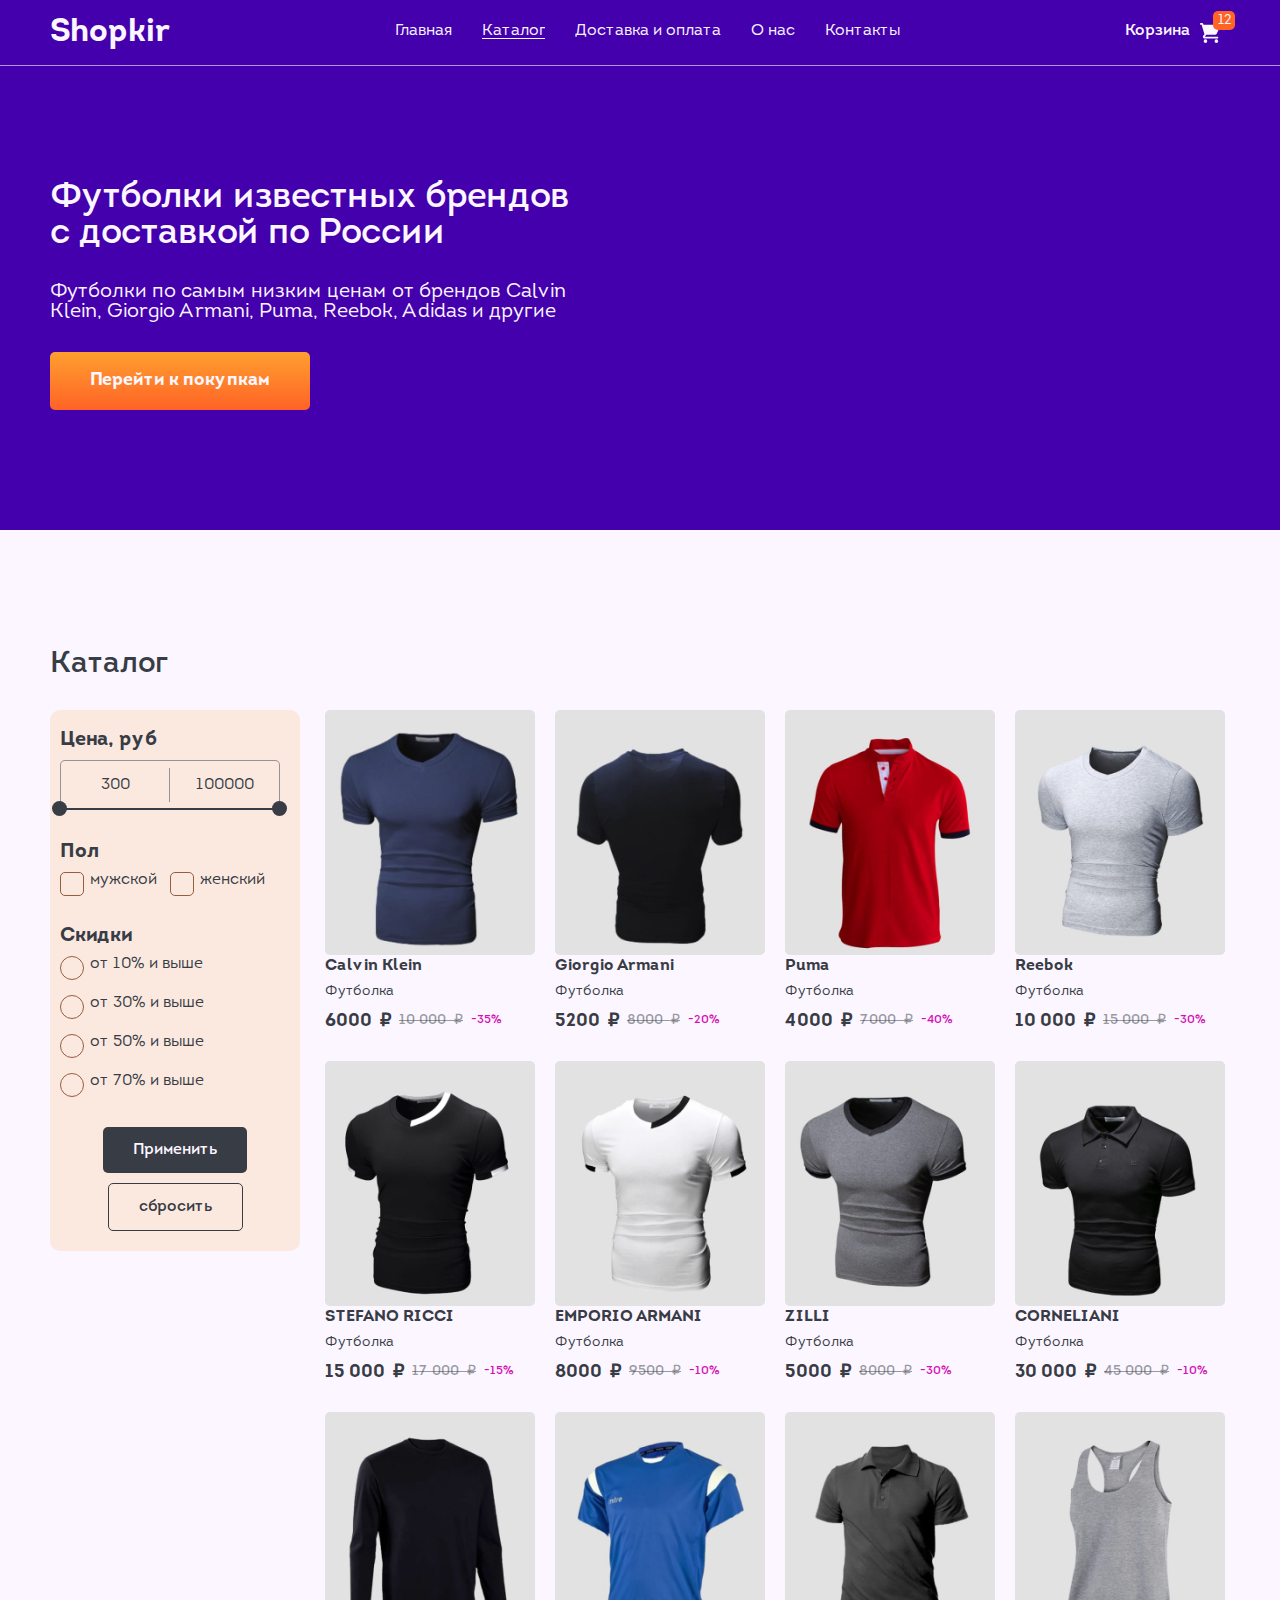
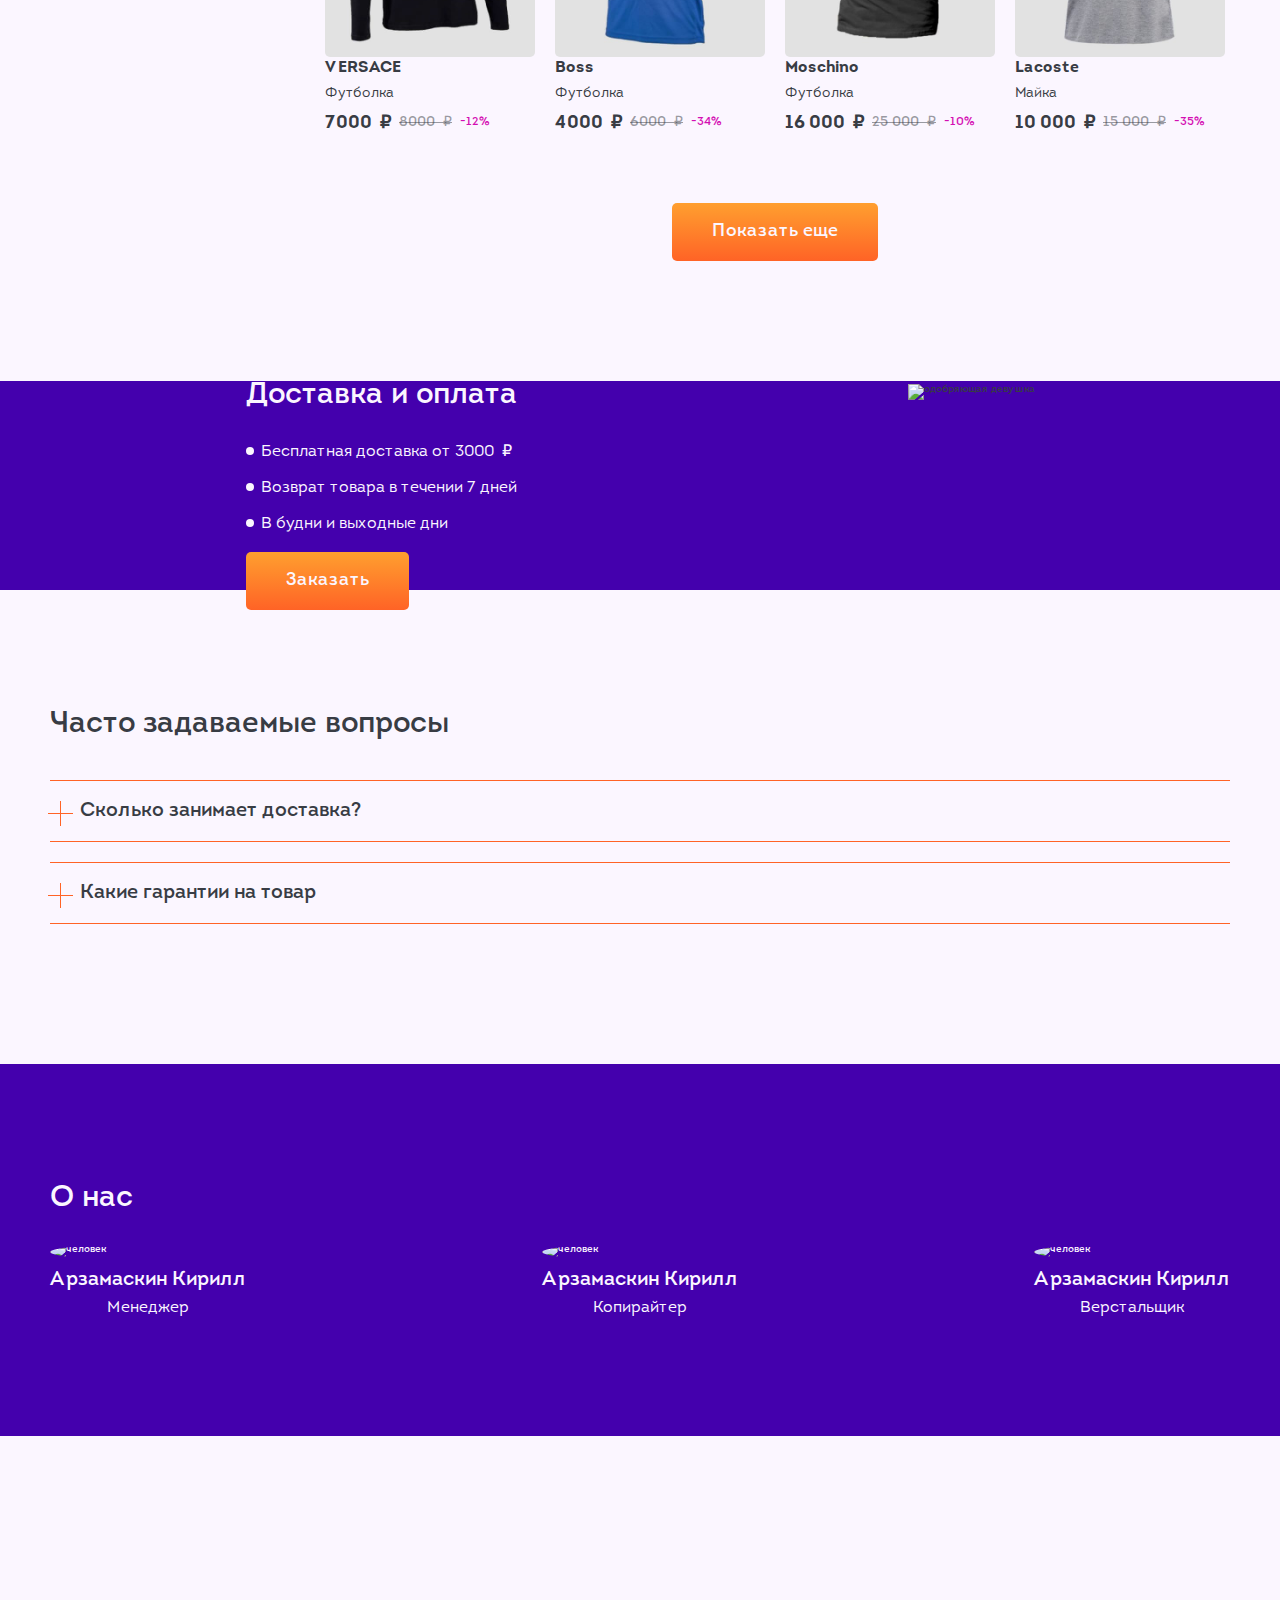
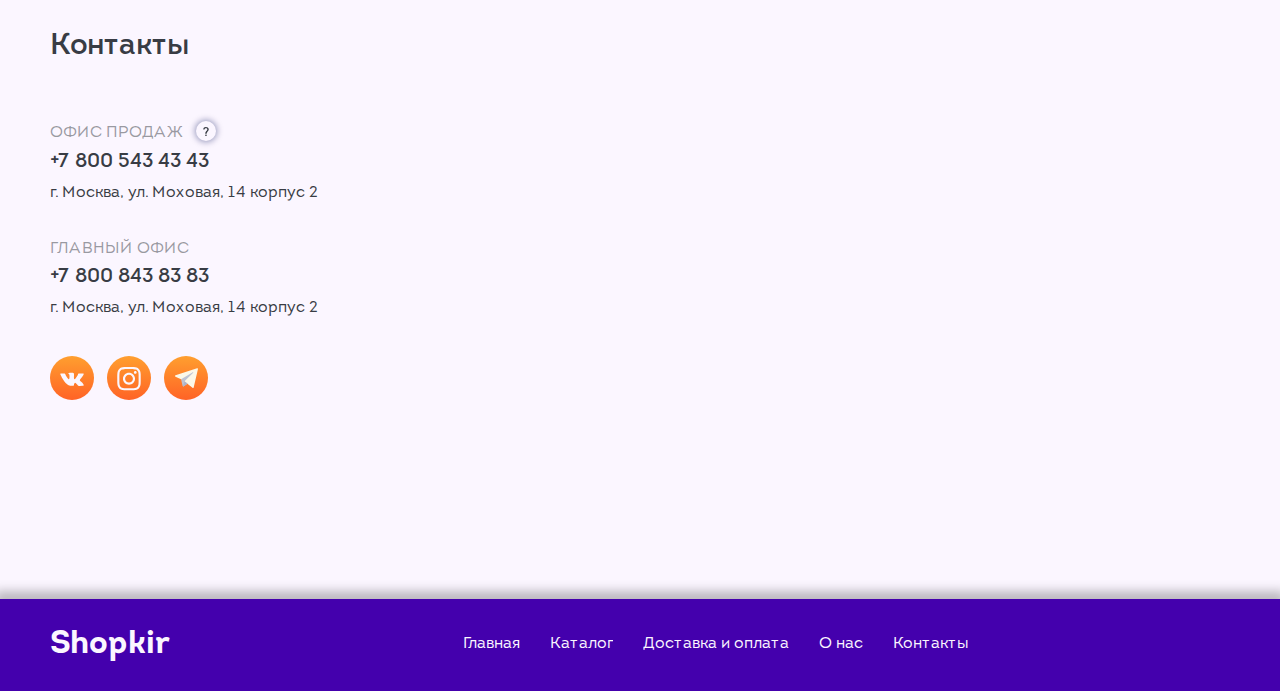
==== commit ef6a465e: "правка багов 11.05" ====
--- a/index.html
+++ b/index.html
@@ -20,7 +20,7 @@
 <script src="./js/lazy.min.js"></script>
 
 <div class="wrapper">
-  <header class="header">
+  <header class="header" id="header">
     <div class="container">
       <div class="header__top">
         <nav class="header__nav nav lock-padding">      
@@ -33,19 +33,19 @@
               <div class="nav__menu">
                 <ul class="nav__list">
                   <li class="nav__list-item">
-                    <span class="nav__list-link --active">Главная</span>                                  
+                    <a class="nav__list-link --link" href="#header">Главная</a>                                  
                   </li>
                   <li class="nav__list-item">
-                    <a href="#catalog" class="nav__list-link --nav__link">Каталог</a>
+                    <a class="nav__list-link --link"  href="#catalog" >Каталог</a>
                   </li>
                   <li class="nav__list-item">
-                    <a href="#team" class="nav__list-link --nav__link">О нас</a>
+                    <a class="nav__list-link --link" href="#delivery">Доставка и оплата</a>
                   </li>
                   <li class="nav__list-item">
-                    <a href="#delivery" class="nav__list-link --nav__link">Доставка и оплата</a>
-                  </li>
+                    <a class="nav__list-link --link" href="#team" >О нас</a>
+                  </li>                  
                   <li class="nav__list-item">
-                    <a href="#contacts" class="nav__list-link --nav__link">Контакты</a>
+                    <a class="nav__list-link --link" href="#contacts">Контакты</a>
                   </li>										
                 </ul> 
               </div>
@@ -61,35 +61,40 @@
             </div>
           </div>      
         </nav>
-      </div>
-        <div class="container">
-          <div class="header__wrap">
-            <h1 class="header__title">Футболки известных брендов с&nbsp;доставкой по&nbsp;России</h1>
-            <span class="header__subtitle">
-              Футболки по&nbsp;самым низким ценам от&nbsp;брендов
-              Calvin Klein, Giorgio Armani, Puma, Reebok, Adidas и&nbsp;другие
-            </span>
-            <button class="header__btn">Перейти к покупкам</button>
-          </div>
-        </div>    
+      </div>        
+        <div class="header__wrap">
+          <h1 class="header__title">Футболки известных брендов с&nbsp;доставкой по&nbsp;России</h1>
+          <span class="header__subtitle">
+            Футболки по&nbsp;самым низким ценам от&nbsp;брендов
+            Calvin Klein, Giorgio Armani, Puma, Reebok, Adidas и&nbsp;другие
+          </span>
+          <a class="header__btn --link" href="#catalog">Перейти к покупкам</a>
+        </div>            
     </div>
   </header>
   <main>
     <section class="catalog" id="catalog">
       <div class="container">
-        <h2 class="catalog__title title">Каталог</h2>
-        <div class="catalog__wrap">
+        <div class="catalog__top">
+          <h2 class="catalog__title title">Каталог</h2>
+          <button class="catalog__top-btn">Фильтр</button>
+        </div>
+        <div class="catalog__wrap">          
           <div class="catalog__filter filter">
+            <div class="filter__top">
+              <span class="filter__top-title">Фильтр</span>
+              <button class="filter__top-close"></button>
+            </div>
             <ul class="filter__list">
-              <li class="filter__list-price">
-                <span class="filter__list-subtitle">Цена, руб</span>
-                <div class="filter__list-inputs">
-                  <input id="input-0" class="filter__list-input" type="number">
-                  <input id="input-1" class="filter__list-input" type="number">
+              <li class="filter__list-item filter__price">
+                <span class="filter__price__subtitle filter__list-subtitle">Цена, руб</span>
+                <div class="filter__price-inputs">
+                  <input class="filter__price-input filter__price-input-1" id="input-0" type="number">
+                  <input class="filter__price-input filter__price-input-2" id="input-1" type="number">
                 </div>
                 <div id="range-slider" class="price-filter__range" >
               </li>
-              <li class="filter__list-gender filter-gender">
+              <li class="filter__list-item filter-gender">
                 <span class="filter__list-subtitle">Пол</span>              
                 <label class="filter-gender__label-checkbox filter-gender__label-checkbox-1 checkbox-custom">
                   <input class="filter-gender__checkbox checkbox-custom__input" type="checkbox">
@@ -103,7 +108,7 @@
                 </label>
                 
               </li>
-              <li class="filter__discounts filter-discounts">  
+              <li class="filter__list-item filter-discounts">  
                 <span class="filter__list-subtitle">Скидки</span>   
                 <ul class="filter-discounts__list">
                   <li class="filter-discounts__item">
@@ -114,21 +119,21 @@
                     </label>
                   </li>
                   <li class="filter-discounts__item">
-                    <label class="radio-custom">
+                    <label class="filter-discounts__label radio-custom">
                       <input class="radio-custom__input" type="radio" name="q1">
                       <span></span> 
                       от 30% и выше
                     </label>
                   </li>
                   <li class="filter-discounts__item">
-                    <label class="radio-custom">
+                    <label class="filter-discounts__label radio-custom">
                       <input class="radio-custom__input" type="radio" name="q1">
                       <span></span> 
                       от 50% и выше
                     </label>
                   </li>
                   <li class="filter-discounts__item">
-                    <label class="radio-custom">
+                    <label class="filter-discounts__label radio-custom">
                       <input class="radio-custom__input" type="radio" name="q1">
                       <span></span> 
                       от 70% и выше
@@ -137,193 +142,197 @@
                 </ul>       
               </li>            
             </ul>
-            <button class="filter__btn filter__btn-on">Применить</button>
-            <button class="filter__btn filter__btn-off">сбросить</button>
+            <div class="filter__bottom">
+              <button class="filter__bottom-btn filter__bottom-btn-on">Применить</button>
+              <button class="filter__bottom-btn filter__bottom-btn-off">сбросить</button>
+            </div>
+            
           </div>
           <div class="catalog__products --hide-content">               
               <article class="catalog__products-card card">
-                <a class="card__img" href="#">
+                <a class="card__img" href="card-1.html">
                   <img src="./img/products/1.jpg" alt="футболка ">
                 </a>
-                <a href="#" class="card__inner">
+                <a class="card__inner" href="card-1.html">
                   <span class="card__name-brand">Calvin Klein</span>
                   <span class="card__name-type">Футболка</span>              
                   <span class="card__price-now">6000&nbsp; ₽</span>
                   <span class="card__price-before">10&nbsp;000&nbsp; ₽</span>
                   <span class="card__sale">-35%</span>
-                <div class="card__underline">
-                  <button class="card__underline-btn">В корзину</button>              
+                </a>
+                <div class="card__underline">
+                  <a class="card__underline-btn" href="basket.html">В корзину</a>              
                 </div>                                                   
-                </a>
-              </article>
-              <article class="catalog__products-card card">
-                <a class="card__img" href="#">
+                
+              </article>
+              <article class="catalog__products-card card">
+                <a class="card__img" href="card-2.html">
                   <img src="./img/products/2.jpg" alt="футболка ">
                 </a>
-                <a href="#" class="card__inner">
+                <a href="card-2.html" class="card__inner">
                   <span class="card__name-brand">Giorgio Armani</span>
                   <span class="card__name-type">Футболка</span>              
                   <span class="card__price-now">5200&nbsp; ₽</span>
                   <span class="card__price-before">8000&nbsp; ₽</span>
                   <span class="card__sale">-20%</span>
-                <div class="card__underline">
-                  <button class="card__underline-btn">В корзину</button>              
-                </div>                                                   
-                </a>
-              </article>
-              <article class="catalog__products-card card">
-                <a class="card__img" href="#">
+                </a>
+                <div class="card__underline">
+                  <a class="card__underline-btn" href="basket.html">В корзину</a>              
+                </div> 
+              </article>
+              <article class="catalog__products-card card">
+                <a class="card__img" href="card-3.html">
                   <img src="./img/products/3.jpg" alt="футболка ">
                 </a>
-                <a href="#" class="card__inner">
+                <a href="card-3.html" class="card__inner">
                   <span class="card__name-brand">Puma</span>
                   <span class="card__name-type">Футболка</span>              
                   <span class="card__price-now">4000&nbsp; ₽</span>
                   <span class="card__price-before">7000&nbsp; ₽</span>
                   <span class="card__sale">-40%</span>
-                <div class="card__underline">
-                  <button class="card__underline-btn">В корзину</button>              
-                </div>                                                   
-                </a>
-              </article>
-              <article class="catalog__products-card card">
-                <a class="card__img" href="#">
+                </a>
+                <div class="card__underline">
+                  <a class="card__underline-btn" href="basket.html">В корзину</a>              
+                </div> 
+              </article>
+              <article class="catalog__products-card card">
+                <a class="card__img" href="card-4.html">
                   <img src="./img/products/4.jpg" alt="футболка ">
                 </a>
-                <a href="#" class="card__inner">
+                <a href="card-4.html" class="card__inner">
                   <span class="card__name-brand" >Reebok</span>
                   <span class="card__name-type">Футболка</span>              
                   <span class="card__price-now">10&nbsp;000&nbsp; ₽</span>
                   <span class="card__price-before">15&nbsp;000&nbsp; ₽</span>
                   <span class="card__sale">-30%</span>
-                <div class="card__underline">
-                  <button class="card__underline-btn">В корзину</button>              
-                </div>                                                   
-                </a>
-              </article>
-              <article class="catalog__products-card card">
-                <a class="card__img" href="#">
+                </a>
+                <div class="card__underline">
+                  <a class="card__underline-btn" href="basket.html">В корзину</a>              
+                </div> 
+              </article>
+              <article class="catalog__products-card card">
+                <a class="card__img" href="card-1.html">
                   <img src="./img/products/5.jpg" alt="футболка ">
                 </a>
-                <a href="#" class="card__inner">
+                <a href="card-1.html" class="card__inner">
                   <span class="card__name-brand" >STEFANO RICCI</span>
                   <span class="card__name-type">Футболка</span>              
                   <span class="card__price-now">15&nbsp;000&nbsp; ₽</span>
                   <span class="card__price-before">17&nbsp;000&nbsp; ₽</span>
                   <span class="card__sale">-15%</span>
-                <div class="card__underline">
-                  <button class="card__underline-btn">В корзину</button>              
-                </div>                                                   
-                </a>
-              </article>
-              <article class="catalog__products-card card">
-                <a class="card__img" href="#">
+                </a>
+                <div class="card__underline">
+                  <a class="card__underline-btn" href="basket.html">В корзину</a>              
+                </div> 
+              </article>
+              <article class="catalog__products-card card">
+                <a class="card__img" href="card-2.html">
                   <img src="./img/products/6.jpg" alt="футболка ">
                 </a>
-                <a href="#" class="card__inner">
+                <a href="card-2.html" class="card__inner">
                   <span class="card__name-brand" >EMPORIO ARMANI</span>
                   <span class="card__name-type">Футболка</span>              
                   <span class="card__price-now">8000&nbsp; ₽</span>
                   <span class="card__price-before">9500&nbsp; ₽</span>
                   <span class="card__sale">-10%</span>
-                <div class="card__underline">
-                  <button class="card__underline-btn">В корзину</button>              
-                </div>                                                   
-                </a>
-              </article>
-              <article class="catalog__products-card card">
-                <a class="card__img" href="#">
+                </a>
+                <div class="card__underline">
+                  <a class="card__underline-btn" href="basket.html">В корзину</a>              
+                </div> 
+              </article>
+              <article class="catalog__products-card card">
+                <a class="card__img" href="card-3.html">
                   <img src="./img/products/7.jpg" alt="футболка ">
                 </a>
-                <a href="#" class="card__inner">
+                <a href="card-3.html" class="card__inner">
                   <span class="card__name-brand" >ZILLI</span>
                   <span class="card__name-type">Футболка</span>              
                   <span class="card__price-now">5000&nbsp; ₽</span>
                   <span class="card__price-before">8000&nbsp; ₽</span>
                   <span class="card__sale">-30%</span>
-                <div class="card__underline">
-                  <button class="card__underline-btn">В корзину</button>              
-                </div>                                                   
-                </a>
-              </article>
-              <article class="catalog__products-card card">
-                <a class="card__img" href="#">
+                </a>
+                <div class="card__underline">
+                  <a class="card__underline-btn" href="basket.html">В корзину</a>              
+                </div> 
+              </article>
+              <article class="catalog__products-card card">
+                <a class="card__img" href="card-4.html">
                   <img src="./img/products/8.jpg" alt="футболка ">
                 </a>
-                <a href="#" class="card__inner">
+                <a href="card-4.html" class="card__inner">
                   <span class="card__name-brand" >CORNELIANI</span>
                   <span class="card__name-type">Футболка</span>              
                   <span class="card__price-now">30&nbsp;000&nbsp; ₽</span>
                   <span class="card__price-before">45&nbsp;000&nbsp; ₽</span>
                   <span class="card__sale">-10%</span>
-                <div class="card__underline">
-                  <button class="card__underline-btn">В корзину</button>              
-                </div>                                                   
-                </a>
-              </article>
-              <article class="catalog__products-card card">
-                <a class="card__img" href="#">
+                </a>
+                <div class="card__underline">
+                  <a class="card__underline-btn" href="basket.html">В корзину</a>              
+                </div> 
+              </article>
+              <article class="catalog__products-card card">
+                <a class="card__img" href="card-1.html">
                   <img src="./img/products/9.jpg" alt="футболка ">
                 </a>
-                <a href="#" class="card__inner">
+                <a href="card-1.html" class="card__inner">
                   <span class="card__name-brand" >VERSACE</span>
                   <span class="card__name-type">Футболка</span>              
                   <span class="card__price-now">7000&nbsp; ₽</span>
                   <span class="card__price-before">8000&nbsp; ₽</span>
                   <span class="card__sale">-12%</span>
-                <div class="card__underline">
-                  <button class="card__underline-btn">В корзину</button>              
-                </div>                                                   
-                </a>
-              </article>
-              <article class="catalog__products-card card">
-                <a class="card__img" href="#">
+                </a>
+                <div class="card__underline">
+                  <a class="card__underline-btn" href="basket.html">В корзину</a>              
+                </div> 
+              </article>
+              <article class="catalog__products-card card">
+                <a class="card__img" href="card-2.html">
                   <img src="./img/products/10.jpg" alt="футболка ">
                 </a>
-                <a href="#" class="card__inner">
+                <a href="card-2.html" class="card__inner">
                   <span class="card__name-brand" >Boss</span>
                   <span class="card__name-type">Футболка</span>              
                   <span class="card__price-now">4000&nbsp; ₽</span>
                   <span class="card__price-before">6000&nbsp; ₽</span>
                   <span class="card__sale">-34%</span>
-                <div class="card__underline">
-                  <button class="card__underline-btn">В корзину</button>              
-                </div>                                                   
-                </a>
-              </article>
-              <article class="catalog__products-card card">
-                <a class="card__img" href="#">
+                </a>
+                <div class="card__underline">
+                  <a class="card__underline-btn" href="basket.html">В корзину</a>              
+                </div> 
+              </article>
+              <article class="catalog__products-card card">
+                <a class="card__img" href="card-3.html">
                   <img src="./img/products/11.jpg" alt="футболка ">
                 </a>
-                <a href="#" class="card__inner">
+                <a href="card-3.html" class="card__inner">
                   <span class="card__name-brand">Moschino</span>
                   <span class="card__name-type">Футболка</span>              
                   <span class="card__price-now">16&nbsp;000&nbsp; ₽</span>
                   <span class="card__price-before">25&nbsp;000&nbsp; ₽</span>
                   <span class="card__sale">-10%</span>
-                <div class="card__underline">
-                  <button class="card__underline-btn">В корзину</button>              
-                </div>                                                   
-                </a>
-              </article>
-              <article class="catalog__products-card card">
-                <a class="card__img" href="#">
+                </a>
+                <div class="card__underline">
+                  <a class="card__underline-btn" href="basket.html">В корзину</a>              
+                </div> 
+              </article>
+              <article class="catalog__products-card card">
+                <a class="card__img" href="card-4.html">
                   <img src="./img/products/12.jpg" alt="футболка ">
                 </a>
-                <a href="#" class="card__inner">
+                <a href="card-4.html" class="card__inner">
                   <span class="card__name-brand" >Lacoste</span>
                   <span class="card__name-type">Майка</span>              
                   <span class="card__price-now">10&nbsp;000&nbsp; ₽</span>
                   <span class="card__price-before">15&nbsp;000&nbsp; ₽</span>
                   <span class="card__sale">-35%</span>
-                <div class="card__underline">
-                  <button class="card__underline-btn">В корзину</button>              
-                </div>                                                   
-                </a>
+                </a>
+                <div class="card__underline">
+                  <a class="card__underline-btn" href="basket.html">В корзину</a>              
+                </div> 
               </article>
               <article class="catalog__products-card card">
                 <a class="card__img" href="#">
-                  <img src="./img/products/13.jpg" alt="футболка ">
+                  <img class="lazyload" data-src="./img/products/13.jpg" alt="футболка ">
                 </a>
                 <a href="#" class="card__inner">
                   <span class="card__name-brand">Love Moschino</span>
@@ -331,14 +340,14 @@
                   <span class="card__price-now">4000&nbsp; ₽</span>
                   <span class="card__price-before">5500&nbsp; ₽</span>
                   <span class="card__sale">-20%</span>
-                <div class="card__underline">
-                  <button class="card__underline-btn">В корзину</button>              
-                </div>                                                   
-                </a>
+                </a>
+                <div class="card__underline">
+                  <a class="card__underline-btn" href="basket.html">В корзину</a>              
+                </div> 
               </article>
               <article class="catalog__products-card card">
                 <a class="card__img" href="#">
-                  <img src="./img/products/14.jpg" alt="футболка ">
+                  <img class="lazyload" data-src="./img/products/14.jpg" alt="футболка ">
                 </a>
                 <a href="#" class="card__inner">
                   <span class="card__name-brand" >Ice Play</span>
@@ -346,14 +355,14 @@
                   <span class="card__price-now">2500&nbsp; ₽</span>
                   <span class="card__price-before">6000&nbsp; ₽</span>
                   <span class="card__sale">-55%</span>
-                <div class="card__underline">
-                  <button class="card__underline-btn">В корзину</button>              
-                </div>                                                   
-                </a>
+                </a>
+                <div class="card__underline">
+                  <a class="card__underline-btn" href="basket.html">В корзину</a>              
+                </div> 
               </article>
               <article class="catalog__products-card card">
                 <a class="card__img" href="#">
-                  <img src="./img/products/15.jpg" alt="футболка ">
+                  <img class="lazyload" data-src="./img/products/15.jpg" alt="футболка ">
                 </a>
                 <a href="#" class="card__inner">
                   <span class="card__name-brand" >Love Moschino</span>
@@ -361,14 +370,14 @@
                   <span class="card__price-now">5000&nbsp; ₽</span>
                   <span class="card__price-before">7000&nbsp; ₽</span>
                   <span class="card__sale">-35%</span>
-                <div class="card__underline">
-                  <button class="card__underline-btn">В корзину</button>              
-                </div>                                                   
-                </a>
+                </a>
+                <div class="card__underline">
+                  <a class="card__underline-btn" href="basket.html">В корзину</a>              
+                </div> 
               </article>
               <article class="catalog__products-card card">
                 <a class="card__img" href="#">
-                  <img src="./img/products/16.jpg" alt="футболка ">
+                  <img class="lazyload" data-src="./img/products/16.jpg" alt="футболка ">
                 </a>
                 <a href="#" class="card__inner">
                   <span class="card__name-brand">Love Moschino</span>
@@ -376,12 +385,11 @@
                   <span class="card__price-now">8000&nbsp;₽</span>
                   <span class="card__price-before">10&nbsp;000&nbsp;₽</span>
                   <span class="card__sale">-20%</span>
-                <div class="card__underline">
-                  <button class="card__underline-btn">В корзину</button>              
-                </div>                                                   
-                </a>
-              </article>
-              
+                </a>
+                <div class="card__underline">
+                  <a class="card__underline-btn" href="basket.html">В корзину</a>              
+                </div> 
+              </article>              
             <button class="catalog__products-btn --btn-add">Показать еще</button>
           </div>
         </div>
@@ -398,10 +406,10 @@
               <li class="delivery__content-advantages">Возврат товара в течении 7 дней</li>
               <li class="delivery__content-advantages">В будни и выходные дни</li>
             </ul>
-            <button class="delivery__content-btn">Заказать</button>
+            <a class="delivery__content-btn --link" href="#catalog">Заказать</a>
           </div>
           <div class="delivery__photo">
-            <img src="./img/happy.webp" alt="одобряющая девушка">
+            <img class="lazyload" data-src="./img/happy.webp" alt="одобряющая девушка">
           </div>
         </div>
       </div>
@@ -416,12 +424,12 @@
                   <span class="accordion__title">Сколько занимает доставка?</span>
               </button>
               <div class="accordion__content" aria-hidden="true">
-                  <span>Зависит от региона: Москва и мос. обл 1-3 дня. Остальные 5-15 дней.</span>
+                  <span>Зависит от&nbsp;региона: Москва и&nbsp;мос. обл 1-3&nbsp;дня. Остальные 5-15&nbsp;дней.</span>
               </div>
           </li>   
           <li class="tests__accordion accordion">
             <button class="accordion__trigger" aria-expanded="false">
-                <span class="accordion__title">Какие гарантии на товар</span>
+                <span class="accordion__title">Какие гарантии на&nbsp;товар</span>
             </button>
             <div class="accordion__content" aria-hidden="true">
                 <span>Гарантия 15 дней</span>
@@ -436,23 +444,17 @@
       <h2 class="team__title title">О нас</h2>
       <ul class="team__list">
         <li class="team__item">          
-          <div class="team__item-img">
-              <img src="./img/team/1.jpg" alt="человек">
-          </div>
+          <img class="team__item-img lazyload" data-src="./img/team/1.jpg" alt="человек">
           <span class="team__item-name">Арзамаскин Кирилл</span>
             <span class="team__item-position">Менеджер</span>
         </li>
         <li class="team__item">
-          <div class="team__item-img">
-              <img src="./img/team/2.jpg" alt="человек">
-          </div>
+          <img class="team__item-img lazyload" data-src="./img/team/2.jpg" alt="человек">
           <span class="team__item-name">Арзамаскин Кирилл</span>
           <span class="team__item-position">Копирайтер</span>          
         </li>
         <li class="team__item">
-          <div class="team__item-img">
-              <img src="./img/team/3.jpg" alt="человек">
-          </div>
+          <img class="team__item-img lazyload" data-src="./img/team/3.jpg" alt="человек">
           <span class="team__item-name">Арзамаскин Кирилл</span>
           <span class="team__item-position">Верстальщик</span>          
         </li>
@@ -475,8 +477,8 @@
                     </svg>
                   </button>
                   <span id="info-office" role="tooltip" class="tultip__text">
-                    Вопросы о качестве, обслуживании, доставке
-                    и товаре просьба задавать в отдел продаж
+                    Вопросы о&nbsp;качестве, обслуживании, доставке
+                    и&nbsp;товаре просьба задавать в&nbsp;отдел продаж
                   </span>
                 </span>
               </h3>
@@ -489,32 +491,27 @@
               <span class="info__address">г. Москва, ул. Моховая, 14 корпус 2</span>
             </div>
             <div class="info__social info-social">
-              <a href="#" class="info-social__link">
+              <a class="info-social__link" href="https://vk.com/kerelll" target="_blank">
                 <svg class="vk" width="44" height="45" viewBox="0 0 44 45" fill="none" xmlns="http://www.w3.org/2000/svg">
-                  <path class="info-social__path" d="M23.1508 29.8588C23.1508 29.8588 23.5743 29.8129 23.7912 29.5853C23.9898 29.3769 23.9829 28.9835 23.9829 28.9835C23.9829 28.9835 23.9565 27.1465 24.8299 26.8752C25.6908 26.6085 26.796 28.6517 27.9691 29.4374C28.8551 30.0314 29.5277 29.9014 29.5277 29.9014L32.6622 29.8588C32.6622 29.8588 34.3012 29.7602 33.5242 28.5015C33.4599 28.3984 33.0708 27.5701 31.1942 25.8687C29.2281 24.0878 29.4921 24.3758 31.8588 21.2947C33.3004 19.4185 33.8766 18.273 33.6964 17.7832C33.5253 17.3148 32.4648 17.4392 32.4648 17.4392L28.9366 17.4605C28.9366 17.4605 28.6749 17.4257 28.481 17.5389C28.2916 17.6499 28.1688 17.9088 28.1688 17.9088C28.1688 17.9088 27.611 19.3602 26.8661 20.5953C25.2948 23.2001 24.667 23.338 24.4099 23.1766C23.8119 22.7989 23.9611 21.6612 23.9611 20.8531C23.9611 18.328 24.3536 17.2755 23.1978 17.0032C22.8145 16.9124 22.5321 16.853 21.5508 16.8429C20.2917 16.8306 19.2266 16.8474 18.6229 17.1354C18.2212 17.3271 17.9113 17.7552 18.1007 17.7799C18.3336 17.8101 18.8616 17.9189 19.1417 18.291C19.5032 18.7718 19.4906 19.85 19.4906 19.85C19.4906 19.85 19.6983 22.8224 19.0051 23.1911C18.5299 23.4444 17.878 22.9277 16.4766 20.564C15.7592 19.3535 15.2175 18.0153 15.2175 18.0153C15.2175 18.0153 15.113 17.7653 14.926 17.6308C14.6999 17.4683 14.3842 17.4179 14.3842 17.4179L11.0316 17.4392C11.0316 17.4392 10.5278 17.4526 10.343 17.6667C10.1788 17.8561 10.3303 18.2495 10.3303 18.2495C10.3303 18.2495 12.9553 24.2469 15.9279 27.2697C18.6539 30.0404 21.7482 29.8588 21.7482 29.8588H23.1508Z"/>
-                  
+                  <path class="info-social__path" d="M23.1508 29.8588C23.1508 29.8588 23.5743 29.8129 23.7912 29.5853C23.9898 29.3769 23.9829 28.9835 23.9829 28.9835C23.9829 28.9835 23.9565 27.1465 24.8299 26.8752C25.6908 26.6085 26.796 28.6517 27.9691 29.4374C28.8551 30.0314 29.5277 29.9014 29.5277 29.9014L32.6622 29.8588C32.6622 29.8588 34.3012 29.7602 33.5242 28.5015C33.4599 28.3984 33.0708 27.5701 31.1942 25.8687C29.2281 24.0878 29.4921 24.3758 31.8588 21.2947C33.3004 19.4185 33.8766 18.273 33.6964 17.7832C33.5253 17.3148 32.4648 17.4392 32.4648 17.4392L28.9366 17.4605C28.9366 17.4605 28.6749 17.4257 28.481 17.5389C28.2916 17.6499 28.1688 17.9088 28.1688 17.9088C28.1688 17.9088 27.611 19.3602 26.8661 20.5953C25.2948 23.2001 24.667 23.338 24.4099 23.1766C23.8119 22.7989 23.9611 21.6612 23.9611 20.8531C23.9611 18.328 24.3536 17.2755 23.1978 17.0032C22.8145 16.9124 22.5321 16.853 21.5508 16.8429C20.2917 16.8306 19.2266 16.8474 18.6229 17.1354C18.2212 17.3271 17.9113 17.7552 18.1007 17.7799C18.3336 17.8101 18.8616 17.9189 19.1417 18.291C19.5032 18.7718 19.4906 19.85 19.4906 19.85C19.4906 19.85 19.6983 22.8224 19.0051 23.1911C18.5299 23.4444 17.878 22.9277 16.4766 20.564C15.7592 19.3535 15.2175 18.0153 15.2175 18.0153C15.2175 18.0153 15.113 17.7653 14.926 17.6308C14.6999 17.4683 14.3842 17.4179 14.3842 17.4179L11.0316 17.4392C11.0316 17.4392 10.5278 17.4526 10.343 17.6667C10.1788 17.8561 10.3303 18.2495 10.3303 18.2495C10.3303 18.2495 12.9553 24.2469 15.9279 27.2697C18.6539 30.0404 21.7482 29.8588 21.7482 29.8588H23.1508Z"/> 
                 </svg>  
               </a>
-              <a href="#" class="info-social__link">
+              <a class="info-social__link" href="#" target="_blank">
                 <svg class="insta" width="44" height="45" viewBox="0 0 44 45" fill="none" xmlns="http://www.w3.org/2000/svg">
                   <path class="info-social__path" fill-rule="evenodd" clip-rule="evenodd" d="M22.001 11.0034C18.8144 11.0034 18.4145 11.0173 17.1629 11.0739C15.9138 11.1308 15.0612 11.3276 14.3151 11.6162C13.5434 11.9144 12.8888 12.3132 12.2366 12.9623C11.5839 13.6111 11.183 14.2623 10.8824 15.0298C10.5915 15.7722 10.3935 16.6207 10.3372 17.8629C10.2813 19.108 10.2666 19.5061 10.2666 22.6762C10.2666 25.8463 10.2808 26.2429 10.3375 27.488C10.3949 28.7307 10.5927 29.5789 10.8826 30.3211C11.1825 31.0888 11.5834 31.7401 12.2359 32.3889C12.8878 33.0382 13.5424 33.438 14.3137 33.7361C15.0602 34.0248 15.9131 34.2215 17.162 34.2784C18.4135 34.3351 18.8132 34.3489 21.9996 34.3489C25.1864 34.3489 25.5851 34.3351 26.8367 34.2784C28.0858 34.2215 28.9394 34.0248 29.686 33.7361C30.4574 33.438 31.1111 33.0382 31.763 32.3889C32.4157 31.7401 32.8166 31.0888 33.1173 30.3214C33.4057 29.5789 33.6037 28.7305 33.6624 27.4883C33.7186 26.2432 33.7333 25.8463 33.7333 22.6762C33.7333 19.5061 33.7186 19.1082 33.6624 17.8631C33.6037 16.6204 33.4057 15.7722 33.1173 15.03C32.8166 14.2623 32.4157 13.6111 31.763 12.9623C31.1104 12.313 30.4577 11.9141 29.6852 11.6162C28.9372 11.3276 28.0841 11.1308 26.835 11.0739C25.5834 11.0173 25.185 11.0034 21.9974 11.0034H22.001ZM20.9486 13.1072C21.261 13.1067 21.6096 13.1072 22.0012 13.1072C25.134 13.1072 25.5053 13.1184 26.7425 13.1744C27.8865 13.2264 28.5074 13.4166 28.921 13.5763C29.4686 13.7879 29.8589 14.0408 30.2694 14.4494C30.68 14.8579 30.9343 15.247 31.1474 15.7917C31.308 16.2027 31.4994 16.8204 31.5515 17.9585C31.6077 19.189 31.6199 19.5586 31.6199 22.6738C31.6199 25.789 31.6077 26.1586 31.5515 27.3891C31.4992 28.5272 31.308 29.1449 31.1474 29.5559C30.9347 30.1006 30.68 30.4885 30.2694 30.8968C29.8587 31.3053 29.4688 31.5582 28.921 31.7698C28.5079 31.9303 27.8865 32.12 26.7425 32.172C25.5056 32.228 25.134 32.2401 22.0012 32.2401C18.8681 32.2401 18.4968 32.228 17.2599 32.172C16.1159 32.1195 15.495 31.9293 15.0811 31.7696C14.5336 31.558 14.1425 31.3051 13.7318 30.8965C13.3211 30.488 13.0669 30.0999 12.8537 29.5549C12.6931 29.1439 12.5017 28.5262 12.4497 27.3881C12.3934 26.1576 12.3822 25.788 12.3822 22.6709C12.3822 19.5538 12.3934 19.1861 12.4497 17.9556C12.502 16.8175 12.6931 16.1998 12.8537 15.7883C13.0664 15.2436 13.3211 14.8545 13.7318 14.446C14.1425 14.0374 14.5336 13.7845 15.0811 13.5724C15.4947 13.4119 16.1159 13.2223 17.2599 13.17C18.3423 13.1213 18.7618 13.1067 20.9486 13.1043V13.1072ZM28.2643 15.0452C27.487 15.0452 26.8563 15.6718 26.8563 16.4454C26.8563 17.2187 27.487 17.8461 28.2643 17.8461C29.0417 17.8461 29.6724 17.2187 29.6724 16.4454C29.6724 15.6721 29.0417 15.0447 28.2643 15.0447V15.0452ZM22.0011 16.682C18.6734 16.682 15.9755 19.366 15.9755 22.6764C15.9755 25.9869 18.6734 28.6697 22.0011 28.6697C25.3287 28.6697 28.0257 25.9869 28.0257 22.6764C28.0257 19.366 25.3285 16.682 22.0008 16.682H22.0011ZM22.0012 18.7855C24.1612 18.7855 25.9124 20.5274 25.9124 22.6764C25.9124 24.8252 24.1612 26.5674 22.0012 26.5674C19.8411 26.5674 18.0901 24.8252 18.0901 22.6764C18.0901 20.5274 19.8411 18.7855 22.0012 18.7855Z"/>
                 </svg>
               </a>
-              <a href="#" class="info-social__link">
+              <a class="info-social__link" href="https://t.me/kirill8313" target="_blank">
                 <svg class="telegram" width="44" height="44" viewBox="0 0 44 44" fill="none" xmlns="http://www.w3.org/2000/svg">
                   <path d="M17.1038 23.1967L11.4539 20.7246C10.8172 20.4462 10.8603 19.5287 11.5205 19.3115L33.0048 12.229C33.5668 12.0439 34.1146 12.5457 33.9792 13.1221L29.6859 31.3762C29.5577 31.9215 28.9024 32.1439 28.469 31.789L23.4243 27.6613L17.1038 23.1967Z" fill="#FCF8E8"/>
                   <path d="M28.8097 16.1708L17.1035 23.1967L18.5359 29.8406C18.6643 30.4366 19.3669 30.6993 19.8549 30.3338L23.424 27.6611L20.4874 25.2578L29.1796 16.6466C29.4344 16.3941 29.1173 15.9861 28.8097 16.1708Z" fill="#BEC3D2"/>
                   <path d="M19.0083 30.4264C19.2715 30.5454 19.5939 30.5298 19.8551 30.3343L23.4242 27.6615L21.9559 26.4599L20.4875 25.2583L19.0083 30.4264Z" fill="#AFB4C8"/>
                 </svg>
-              </a>
-              
-              
-              
-                               
+              </a>                                   
             </div>
           </div>
           <div class="contacts__map">
-            <iframe class="contacts__map-iframe" src="https://www.google.com/maps/embed?pb=!1m18!1m12!1m3!1d577325.3472438182!2d36.825122102633365!3d55.58152442326181!2m3!1f0!2f0!3f0!3m2!1i1024!2i768!4f13.1!3m3!1m2!1s0x46b54afc73d4b0c9%3A0x3d44d6cc5757cf4c!2z0JzQvtGB0LrQstCw!5e0!3m2!1sru!2sru!4v1620393428989!5m2!1sru!2sru" style="border:0;" allowfullscreen="" loading="lazy"></iframe>
+            <iframe class="contacts__map-iframe lazyload" data-src="https://www.google.com/maps/embed?pb=!1m18!1m12!1m3!1d2245.377094359406!2d37.60861591593044!3d55.751951280553094!2m3!1f0!2f0!3f0!3m2!1i1024!2i768!4f13.1!3m3!1m2!1s0x46b54a519db81a97%3A0x6fab5c930e619770!2z0YPQuy4g0JzQvtGF0L7QstCw0Y8sIDE0LCDQnNC-0YHQutCy0LAsIDEyNTAwOQ!5e0!3m2!1sru!2sru!4v1620659307500!5m2!1sru!2sru" style="border:0;" allowfullscreen="" loading="lazy"></iframe>
           </div>  
         </div>
       </div>
@@ -523,7 +520,7 @@
   <div class="popup" id="popup">
     <div class="popup__body">      
         <div class="popup__content">
-          <a href="#header" class="popup__close close-popup"><span></span></a>
+          <a href="#header" class="popup__close close-popup"></a>
           <div class="popup__cards" data-simplebar>
             <div class="popup__card product">
               <div class="product__img">
@@ -613,9 +610,9 @@
               <li class="popup__bottom-result">Итого:</li>
               <li class="popup__bottom-price">20 000 ₽</li>
             </ul>
-            <div class="popup__bottom-btn">
-              <a href="basket.html">Перейти в корзину</a>
-            </div>
+            
+            <a class="popup__bottom-btn" href="basket.html">Перейти в корзину</a>
+            
 
           </div>    
         </div>   
@@ -625,22 +622,23 @@
   <footer class="footer">
     <div class="container">  
       <div class="footer__wrap">
-        <span class="logo">Shopkir</span>
+        <span class="footer__logo logo">Shopkir</span>
         <ul class="footer__list">
-          <li class="footer__list-item ">
-            <span class="footer__list-link --active">Главная</span>                                  
+          <li class="footer__list-item">
+            <a class="footer__list-link " href="#header">Главная</a>                                  
           </li>
           <li class="footer__list-item">
-            <a href="#catalog" class="footer__list-link --nav__link">Каталог</a>
+            <a href="#catalog" class="footer__list-link">Каталог</a>
           </li>
           <li class="footer__list-item">
-            <a href="#team" class="footer__list-link --nav__link">О нас</a>
+            <a href="#delivery" class="footer__list-link">Доставка и оплата</a>
           </li>
           <li class="footer__list-item">
-            <a href="#delivery" class="footer__list-link --nav__link">Доставка и оплата</a>
+            <a href="#team" class="footer__list-link">О нас</a>
           </li>
+          
           <li class="footer__list-item">
-            <a href="#contacts" class="footer__list-link --nav__link">Контакты</a>
+            <a href="#contacts" class="footer__list-link">Контакты</a>
           </li>										
         </ul>  
       </div> 		         
--- a/css/style.css
+++ b/css/style.css
@@ -1 +1 @@
-@charset "UTF-8";[data-simplebar]{position:relative;flex-direction:column;flex-wrap:wrap;justify-content:flex-start;align-content:flex-start;align-items:flex-start}.simplebar-wrapper{overflow:hidden;width:inherit;height:inherit;max-width:inherit;max-height:inherit}.simplebar-mask{direction:inherit;position:absolute;overflow:hidden;padding:0;margin:0;left:0;top:0;bottom:0;right:0;width:auto!important;height:auto!important;z-index:0}.simplebar-offset{direction:inherit!important;box-sizing:inherit!important;resize:none!important;position:absolute;top:0;left:0;bottom:0;right:0;padding:0;margin:0;-webkit-overflow-scrolling:touch}.simplebar-content-wrapper{direction:inherit;box-sizing:border-box!important;position:relative;display:block;height:100%;width:auto;max-width:100%;max-height:100%;scrollbar-width:none;-ms-overflow-style:none}.simplebar-content-wrapper::-webkit-scrollbar,.simplebar-hide-scrollbar::-webkit-scrollbar{width:0;height:0}.simplebar-content:after,.simplebar-content:before{content:' ';display:table}.simplebar-placeholder{max-height:100%;max-width:100%;width:100%;pointer-events:none}.simplebar-height-auto-observer-wrapper{box-sizing:inherit!important;height:100%;width:100%;max-width:1px;position:relative;float:left;max-height:1px;overflow:hidden;z-index:-1;padding:0;margin:0;pointer-events:none;flex-grow:inherit;flex-shrink:0;flex-basis:0}.simplebar-height-auto-observer{box-sizing:inherit;display:block;opacity:0;position:absolute;top:0;left:0;height:1000%;width:1000%;min-height:1px;min-width:1px;overflow:hidden;pointer-events:none;z-index:-1}.simplebar-track{z-index:1;position:absolute;right:0;bottom:0;pointer-events:none;overflow:hidden}[data-simplebar].simplebar-dragging .simplebar-content{pointer-events:none;-moz-user-select:none;-ms-user-select:none;user-select:none;-webkit-user-select:none}[data-simplebar].simplebar-dragging .simplebar-track{pointer-events:all}.simplebar-scrollbar{position:absolute;left:0;right:0;min-height:10px}.simplebar-scrollbar:before{position:absolute;content:'';background:rgba(56,60,68,.8);border-radius:7px;left:2px;right:2px;transition:opacity .2s linear}.simplebar-track.simplebar-vertical{top:0;width:9px}.simplebar-track.simplebar-vertical .simplebar-scrollbar:before{top:2px;bottom:2px}.simplebar-track.simplebar-horizontal{left:0;height:11px}.simplebar-track.simplebar-horizontal .simplebar-scrollbar:before{height:100%;left:2px;right:2px}.simplebar-track.simplebar-horizontal .simplebar-scrollbar{right:auto;left:0;top:2px;height:7px;min-height:0;min-width:10px;width:auto}[data-simplebar-direction=rtl] .simplebar-track.simplebar-vertical{right:auto;left:0}.hs-dummy-scrollbar-size{direction:rtl;position:fixed;opacity:0;visibility:hidden;height:500px;width:500px;overflow-y:hidden;overflow-x:scroll}.simplebar-hide-scrollbar{position:fixed;left:0;visibility:hidden;overflow-y:scroll;scrollbar-width:none;-ms-overflow-style:none}.title{font-size:3rem}.checkbox-custom{position:relative;padding-left:3rem;min-height:2.4rem;display:block}.checkbox-custom span{position:absolute;width:2.4rem;height:2.4rem;top:0;left:0;background:0 0;border:1px solid #975d3f;border-radius:5px}.checkbox-custom span::after{content:"";position:absolute;left:8px;top:3px;width:.7rem;height:13px;border:solid #975d3f;border-width:0 3px 3px 0;transform:rotate(45deg);opacity:0;transition:opacity .5s}.checkbox-custom:first-child{margin-right:1rem}.checkbox-custom__input{opacity:0;position:absolute;visibility:hidden}.checkbox-custom__input:checked~span::after{opacity:1}.radio-custom{padding-left:3rem;min-height:2.4rem;display:block;position:relative;font-family:Intro Book,sans-serif;font-size:1.6rem}.radio-custom span{position:absolute;width:2.4rem;height:2.4rem;top:0;left:0;background:0 0;border:1px solid #975d3f;border-radius:50%}.radio-custom span::after{content:'';position:absolute;width:16px;height:16px;top:50%;left:50%;transform:translate(-50%,-50%);background:#975d3f;border-radius:50%;opacity:0;transition:opacity .4s}.radio-custom__input{position:absolute;top:0;left:0;visibility:hidden;opacity:0}.radio-custom__input:checked~span::after{opacity:1}.custom-label{cursor:pointer}.custom-label:not(:last-child){margin-right:1rem}.custom-label input{position:absolute;clip:rect(0 0 0 0);overflow:hidden;width:1px;height:1px;opacity:0}.custom-label input:checked~span{border-color:#4400ad;color:#4400ad}.custom-label input:disabled~span{background:rgba(56,60,68,.5);border-color:transparent;color:rgba(56,60,68,.5)}.custom-label input:focus-visible+span{box-shadow:0 0 0 2px rgba(0,0,0,.8)}.custom-label span{padding:1.2rem 3rem;border-radius:5px;font-size:1.6rem;border:1px solid rgba(56,60,68,.5);color:#383c44;display:block;transition:.3s}blockquote,body,code,dd,div,dl,dt,fieldset,form,h1,h2,h3,h4,h5,h6,input,li,p,pre,td,textarea,th,ul{margin:0;padding:0}table{border-collapse:collapse;border-spacing:0}abbr,fieldset,img{border:0}address,caption,cite,code,dfn,em,strong,th,var{font-style:normal;font-weight:400}ul li{list-style:none}caption,th{text-align:left}h1,h2,h3,h4,h5,h6{font-size:100%;font-weight:400}sup{vertical-align:text-top}sub{vertical-align:text-bottom}input,select,textarea{font-family:inherit;font-size:inherit;font-weight:inherit}legend{color:#000}article,aside,details,figcaption,figure,footer,header,hgroup,main,menu,nav,section{display:block}img{max-width:100%;height:auto}.container{max-width:120rem;margin:0 auto;padding:0 1rem}::-webkit-scrollbar{width:.6rem;height:.6rem;background-color:#4f5560}::-webkit-scrollbar-thumb{border-radius:5px;background:linear-gradient(180deg,#ff9f2f 0,#ff6326)}@-webkit-keyframes scale{0%,100%{transform:scale(1)}50%{transform:scale(.8)}}@keyframes scale{0%,100%{transform:scale(1)}50%{transform:scale(.8)}}@-webkit-keyframes wobble{16.65%{transform:translateX(8px)}33.3%{transform:translateX(-6px)}49.95%{transform:translateX(4px)}66.6%{transform:translateX(-2px)}83.25%{transform:translateX(1px)}100%{transform:translateX(0)}}@keyframes wobble{16.65%{transform:translateX(8px)}33.3%{transform:translateX(-6px)}49.95%{transform:translateX(4px)}66.6%{transform:translateX(-2px)}83.25%{transform:translateX(1px)}100%{transform:translateX(0)}}@-webkit-keyframes wobble-top{16.65%{transform:skew(-12deg)}33.3%{transform:skew(10deg)}49.95%{transform:skew(-6deg)}66.6%{transform:skew(4deg)}83.25%{transform:skew(-2deg)}100%{transform:skew(0)}}@keyframes wobble-top{16.65%{transform:skew(-12deg)}33.3%{transform:skew(10deg)}49.95%{transform:skew(-6deg)}66.6%{transform:skew(4deg)}83.25%{transform:skew(-2deg)}100%{transform:skew(0)}}@-webkit-keyframes fly{0%,100%{transform:translate(0)}10%{transform:translate(-5px,5px)}50%{transform:translate(40px,-40px)}60%{transform:translate(40px,40px)}70%{transform:translate(-40px,40px)}}@keyframes fly{0%,100%{transform:translate(0)}10%{transform:translate(-5px,5px)}50%{transform:translate(40px,-40px)}60%{transform:translate(40px,40px)}70%{transform:translate(-40px,40px)}}@font-face{font-family:Intro;font-display:swap;src:url(../fonts/Intro-Bold.woff2) format("woff2");font-weight:700;font-style:normal}@font-face{font-family:"Intro Book";font-display:swap;src:url(../fonts/Intro-Book.woff2) format("woff2");font-weight:400;font-style:normal}@font-face{font-family:Intro;font-display:swap;src:url(../fonts/Intro-Regular.woff2) format("woff2");font-weight:400;font-style:normal}*{font-family:Intro;scroll-behavior:smooth}*,::after,::before{box-sizing:border-box}html{font-size:10px}body,html{color:#383c44}body{display:flex;flex-direction:column}main{overflow:hidden;min-height:100%;flex:1 0 auto}footer{flex:0 0 auto}button{color:#fbf6ff;cursor:pointer;border:none}h1,h2,h3{line-height:100%}a{color:inherit;text-decoration:none}body.lock{overflow:hidden}.display-none{display:none}input,textarea{color:#383c44;font-size:1.6rem;font-family:Intro Book,sans-serif}input::-moz-placeholder,textarea::-moz-placeholder{font-size:1.6rem;font-family:inherit;font-family-color:rgba(56,60,68,.5)}input:-ms-input-placeholder,textarea:-ms-input-placeholder{font-size:1.6rem;font-family:inherit;font-family-color:rgba(56,60,68,.5)}input::placeholder,textarea::placeholder{font-size:1.6rem;font-family:inherit;font-family-color:rgba(56,60,68,.5)}input[type=number]{-moz-appearance:textfield}input::-webkit-inner-spin-button,input::-webkit-outer-spin-button{-webkit-appearance:none;margin:0}.popup{position:fixed;width:100%;height:100%;background-color:rgba(0,0,0,.5);top:0;left:0;opacity:0;visibility:hidden;overflow-y:auto;overflow-x:hidden;transition:.8s;z-index:5}.popup.open{opacity:1;visibility:visible}.popup.open .popup__content{opacity:1;transform:translateY(0) rotateX(0)}.popup__body{min-height:100%;padding:3rem 1rem;display:flex;justify-content:center;align-items:center;perspective:60rem}.popup__content{background:#fbf6ff;max-width:48rem;width:100%;padding:4rem 0 3rem;border-radius:5px;position:relative;transition:.8s;opacity:0;transform:translateY(-25%) rotateX(45deg)}.popup__close{position:absolute;right:5px;top:10px;width:3rem;height:3rem;display:block}.popup__close span{position:relative;right:-50%;top:0}.popup__close span:after,.popup__close span:before{content:"";position:absolute;background-color:#bababa;width:.3rem;height:2.5rem}.popup__close span:before{transform:rotate(45deg)}.popup__close span:after{transform:rotate(-45deg)}.popup__cards{max-height:45rem;margin-bottom:2rem}.popup__bottom{display:flex;justify-content:space-between;padding:0 2rem}.popup__bottom-result{font-size:1.6rem;font-family:Intro Book,sans-serif;margin-bottom:1rem}.popup__bottom-price{font-size:2rem;font-weight:700}.popup__bottom-btn{align-self:center}.popup__bottom-btn a{background:#c73232;padding:1.5rem 3rem;border-radius:5px;font-size:1.6rem;color:#fbf6ff}.product{display:flex;padding:0 2rem;background:rgba(45,155,219,.1)}.product:not(:last-child){margin-bottom:2rem}.product__img{flex:0 0 10rem;height:13rem;position:relative}.product__img img{position:absolute;top:0;left:0;width:100%;height:100%;-o-object-fit:cover;object-fit:cover}.product__text{flex:1 0 auto;margin:1rem 1rem 0 2rem}.product__brand{margin-bottom:1rem;font-weight:700;font-size:1.6rem}.product__type{margin-bottom:2rem;font-family:Intro Book,sans-serif;font-size:1.6rem}.product__price-now{margin-right:1rem;font-size:2rem;font-weight:700}.product__price-before{position:relative;top:-2px;font-size:1.6rem;color:rgba(56,60,68,.5);text-decoration:line-through}.product-right{flex:0 1 auto;align-self:center;background:0 0}.product-right svg{width:1.9rem;height:2rem}.logo{position:relative;font-size:3.2rem;font-weight:700;color:#fbf6ff;z-index:2}.nav{position:absolute;width:100%;top:0;left:0;z-index:3;border-bottom:1px solid rgba(251,246,255,.6)}.nav::before{content:'';position:absolute;top:0;left:0;width:100%;height:100%;background-color:#4400ad;z-index:1}.nav__body{position:relative;height:6.5rem;display:flex;justify-content:space-between;align-items:center}.nav__burger.nav__burger--active:before{transform:rotate(45deg);top:9px}.nav__burger.nav__burger--active::after{transform:rotate(-45deg);bottom:9px}.nav__burger.nav__burger--active span{transform:scale(0)}.nav__menu.nav__menu--active{top:0}.nav__list{margin:0 auto;display:flex}.nav__list-item{z-index:3}.nav__list-item:not(:first-child){margin:0 0 0 3rem}.nav__list-link{position:relative;overflow:hidden;display:inline-block;font-family:Intro Book,sans-serif;font-size:1.6rem;color:#fbf6ff}.nav__list-link::after,.nav__list-link:before{content:"";position:absolute;bottom:0;width:50%;height:1px;background:#fbf6ff;transition:transform .5s}.nav__list-link::before{transform:translateX(-105%);left:0}.nav__list-link::after{transform:translateX(105%);right:0}.nav__burger{display:none}.nav .basket{position:relative;display:flex;z-index:2}.nav .basket__link{font-size:1.6rem;color:#fbf6ff;margin-right:1rem}.nav .basket span{position:absolute;top:-1.2rem;right:-.5rem;background:#ff6326;min-width:2.2rem;padding:.2rem .3rem .2rem .4rem;font-family:Intro Book;font-size:1.4rem;color:#fbf6ff;border-radius:5px;text-align:center}.basket__img{display:block;width:2rem;height:2rem}.footer{background-color:#4400ad;padding:3rem 0;box-shadow:0 -3px 10px 5px rgba(0,0,0,.25);z-index:1}.footer__wrap{display:flex}.footer__list{display:flex;flex-wrap:wrap;align-self:center;margin:0 auto}.footer__list-item:not(:last-child){margin-right:3rem}.footer__list-link{position:relative;overflow:hidden;font-size:1.6rem;color:#fbf6ff;display:inline-block;font-family:Intro Book,sans-serif}.footer__list-link::after,.footer__list-link:before{content:"";position:absolute;bottom:0;width:50%;height:1px;background:#fbf6ff;transition:transform .5s}.footer__list-link::before{transform:translateX(-105%);left:0}.footer__list-link::after{transform:translateX(105%);right:0}.accordion{margin-bottom:2rem;border-bottom:1px solid #ff6326}.accordion:first-child{border-top:1px solid #ff6326}.accordion__trigger{width:100%;padding:2.5rem 0;text-align:left;background:0 0}.accordion__content{height:0;opacity:0;overflow:hidden;padding:0 0 0 5.5rem;will-change:max-height;transition:.3s ease-out;box-sizing:content-box;visibility:hidden}.accordion__content span{font-size:1.6rem}.accordion__title{position:relative;padding-left:5.5rem;font-size:2rem;color:#383c44}.accordion__title:after,.accordion__title:before{content:'';position:absolute;left:1.4rem;top:0;width:1px;height:2.5rem;background-color:#ff6326;transition:.3s}.accordion__title:before{transform:rotate(90deg)}.accordion.open .accordion__control{border-radius:1rem 1rem 0 0;position:relative;z-index:1}.accordion.open .accordion__title::before{transform:rotate(45deg)}.accordion.open .accordion__title::after{transform:rotate(-45deg)}.accordion.open .accordion__content{height:auto;padding-bottom:3rem;opacity:1;visibility:visible;transform:translate(0,-1px)}.accordion.open .article-accordion:not(:last-child){margin-bottom:2rem}.swiper__nav{width:100%;height:2rem;position:relative;margin-top:5rem;display:flex;justify-content:center;align-items:center;z-index:1}@font-face{font-family:swiper-icons;src:url("data:application/font-woff;charset=utf-8;base64, [base64]//wADZ2x5ZgAAAywAAADMAAAD2MHtryVoZWFkAAABbAAAADAAAAA2E2+eoWhoZWEAAAGcAAAAHwAAACQC9gDzaG10eAAAAigAAAAZAAAArgJkABFsb2NhAAAC0AAAAFoAAABaFQAUGG1heHAAAAG8AAAAHwAAACAAcABAbmFtZQAAA/gAAAE5AAACXvFdBwlwb3N0AAAFNAAAAGIAAACE5s74hXjaY2BkYGAAYpf5Hu/j+W2+MnAzMYDAzaX6QjD6/4//Bxj5GA8AuRwMYGkAPywL13jaY2BkYGA88P8Agx4j+/8fQDYfA1AEBWgDAIB2BOoAeNpjYGRgYNBh4GdgYgABEMnIABJzYNADCQAACWgAsQB42mNgYfzCOIGBlYGB0YcxjYGBwR1Kf2WQZGhhYGBiYGVmgAFGBiQQkOaawtDAoMBQxXjg/wEGPcYDDA4wNUA2CCgwsAAAO4EL6gAAeNpj2M0gyAACqxgGNWBkZ2D4/wMA+xkDdgAAAHjaY2BgYGaAYBkGRgYQiAHyGMF8FgYHIM3DwMHABGQrMOgyWDLEM1T9/w8UBfEMgLzE////P/5//f/V/xv+r4eaAAeMbAxwIUYmIMHEgKYAYjUcsDAwsLKxc3BycfPw8jEQA/[base64]/uznmfPFBNODM2K7MTQ45YEAZqGP81AmGGcF3iPqOop0r1SPTaTbVkfUe4HXj97wYE+yNwWYxwWu4v1ugWHgo3S1XdZEVqWM7ET0cfnLGxWfkgR42o2PvWrDMBSFj/IHLaF0zKjRgdiVMwScNRAoWUoH78Y2icB/yIY09An6AH2Bdu/UB+yxopYshQiEvnvu0dURgDt8QeC8PDw7Fpji3fEA4z/PEJ6YOB5hKh4dj3EvXhxPqH/SKUY3rJ7srZ4FZnh1PMAtPhwP6fl2PMJMPDgeQ4rY8YT6Gzao0eAEA409DuggmTnFnOcSCiEiLMgxCiTI6Cq5DZUd3Qmp10vO0LaLTd2cjN4fOumlc7lUYbSQcZFkutRG7g6JKZKy0RmdLY680CDnEJ+UMkpFFe1RN7nxdVpXrC4aTtnaurOnYercZg2YVmLN/d/gczfEimrE/fs/bOuq29Zmn8tloORaXgZgGa78yO9/cnXm2BpaGvq25Dv9S4E9+5SIc9PqupJKhYFSSl47+Qcr1mYNAAAAeNptw0cKwkAAAMDZJA8Q7OUJvkLsPfZ6zFVERPy8qHh2YER+3i/BP83vIBLLySsoKimrqKqpa2hp6+jq6RsYGhmbmJqZSy0sraxtbO3sHRydnEMU4uR6yx7JJXveP7WrDycAAAAAAAH//wACeNpjYGRgYOABYhkgZgJCZgZNBkYGLQZtIJsFLMYAAAw3ALgAeNolizEKgDAQBCchRbC2sFER0YD6qVQiBCv/H9ezGI6Z5XBAw8CBK/m5iQQVauVbXLnOrMZv2oLdKFa8Pjuru2hJzGabmOSLzNMzvutpB3N42mNgZGBg4GKQYzBhYMxJLMlj4GBgAYow/P/PAJJhLM6sSoWKfWCAAwDAjgbRAAB42mNgYGBkAIIbCZo5IPrmUn0hGA0AO8EFTQAA") format("woff");font-weight:400;font-style:normal}:root{--swiper-theme-color:#007aff;--swiper-navigation-size:44px}.swiper-container{margin-left:auto;margin-right:auto;position:relative;overflow:hidden;list-style:none;padding:0;z-index:1}.swiper-container-vertical>.swiper-wrapper{flex-direction:column}.swiper-wrapper{position:relative;width:100%;height:100%;z-index:1;display:flex;transition-property:transform;box-sizing:content-box}.swiper-container-android .swiper-slide,.swiper-wrapper{transform:translate3d(0,0,0)}.swiper-container-multirow>.swiper-wrapper{flex-wrap:wrap}.swiper-container-multirow-column>.swiper-wrapper{flex-wrap:wrap;flex-direction:column}.swiper-container-free-mode>.swiper-wrapper{transition-timing-function:ease-out;margin:0 auto}.swiper-container-pointer-events{touch-action:pan-y}.swiper-container-pointer-events.swiper-container-vertical{touch-action:pan-x}.swiper-slide{flex-shrink:0;width:100%;height:100%;position:relative;transition-property:transform}.swiper-slide-invisible-blank{visibility:hidden}.swiper-container-autoheight,.swiper-container-autoheight .swiper-slide{height:auto}.swiper-container-autoheight .swiper-wrapper{align-items:flex-start;transition-property:transform,height}.swiper-container-3d{perspective:1200px}.swiper-container-3d .swiper-cube-shadow,.swiper-container-3d .swiper-slide,.swiper-container-3d .swiper-slide-shadow-bottom,.swiper-container-3d .swiper-slide-shadow-left,.swiper-container-3d .swiper-slide-shadow-right,.swiper-container-3d .swiper-slide-shadow-top,.swiper-container-3d .swiper-wrapper{transform-style:preserve-3d}.swiper-container-3d .swiper-slide-shadow-bottom,.swiper-container-3d .swiper-slide-shadow-left,.swiper-container-3d .swiper-slide-shadow-right,.swiper-container-3d .swiper-slide-shadow-top{position:absolute;left:0;top:0;width:100%;height:100%;pointer-events:none;z-index:10}.swiper-container-3d .swiper-slide-shadow-left{background-image:linear-gradient(to left,rgba(0,0,0,.5),rgba(0,0,0,0))}.swiper-container-3d .swiper-slide-shadow-right{background-image:linear-gradient(to right,rgba(0,0,0,.5),rgba(0,0,0,0))}.swiper-container-3d .swiper-slide-shadow-top{background-image:linear-gradient(to top,rgba(0,0,0,.5),rgba(0,0,0,0))}.swiper-container-3d .swiper-slide-shadow-bottom{background-image:linear-gradient(to bottom,rgba(0,0,0,.5),rgba(0,0,0,0))}.swiper-container-css-mode>.swiper-wrapper{overflow:auto;-ms-overflow-style:none}.swiper-container-css-mode>.swiper-wrapper::-webkit-scrollbar{display:none}.swiper-container-css-mode>.swiper-wrapper>.swiper-slide{scroll-snap-align:start start}.swiper-container-horizontal.swiper-container-css-mode>.swiper-wrapper{-ms-scroll-snap-type:x mandatory;scroll-snap-type:x mandatory}.swiper-container-vertical.swiper-container-css-mode>.swiper-wrapper{-ms-scroll-snap-type:y mandatory;scroll-snap-type:y mandatory}.swiper-button-next,.swiper-button-prev{position:absolute;top:30%;width:4.8rem;height:4.8rem;background:#fbf6ff;z-index:10;cursor:pointer;display:flex;justify-content:center;align-items:center;border-radius:50%;box-shadow:0 0 8px 2px rgba(0,0,0,.25);color:var(--swiper-navigation-color,var(--swiper-theme-color))}.swiper-button-next.swiper-button-disabled,.swiper-button-prev.swiper-button-disabled{opacity:.35;cursor:auto;pointer-events:none}.swiper-button-next:after,.swiper-button-prev:after{font-family:swiper-icons;font-size:1.8rem;font-weight:900;text-transform:none!important;letter-spacing:0;text-transform:none;font-variant:initial;line-height:1}.swiper-button-prev,.swiper-container-rtl .swiper-button-next{left:-20px;right:auto}.swiper-button-prev:after,.swiper-container-rtl .swiper-button-next:after{content:'prev'}.swiper-button-next,.swiper-container-rtl .swiper-button-prev{right:-20px;left:auto}.swiper-button-next:after,.swiper-container-rtl .swiper-button-prev:after{content:'next'}.swiper-button-next.swiper-button-white,.swiper-button-prev.swiper-button-white{--swiper-navigation-color:#ffffff}.swiper-button-next.swiper-button-black,.swiper-button-prev.swiper-button-black{--swiper-navigation-color:#000000}.swiper-button-lock{display:none}.swiper-pagination{transition:opacity .3s;transform:translate3d(0,0,0);z-index:10}.swiper-pagination.swiper-pagination-hidden{opacity:0}.swiper-container-horizontal>.swiper-pagination-bullets,.swiper-pagination-custom,.swiper-pagination-fraction{bottom:10px;left:0;width:100%}.swiper-pagination-bullets-dynamic{overflow:hidden;font-size:0}.swiper-pagination-bullets-dynamic .swiper-pagination-bullet{transform:scale(.33);position:relative}.swiper-pagination-bullets-dynamic .swiper-pagination-bullet-active,.swiper-pagination-bullets-dynamic .swiper-pagination-bullet-active-main{transform:scale(1)}.swiper-pagination-bullets-dynamic .swiper-pagination-bullet-active-prev{transform:scale(.66)}.swiper-pagination-bullets-dynamic .swiper-pagination-bullet-active-prev-prev{transform:scale(.33)}.swiper-pagination-bullets-dynamic .swiper-pagination-bullet-active-next{transform:scale(.66)}.swiper-pagination-bullets-dynamic .swiper-pagination-bullet-active-next-next{transform:scale(.33)}.swiper-pagination-bullet{width:2rem;height:2rem;display:inline-block;border-radius:50%;background:inherit;border:2px solid #383c44}.swiper-pagination-bullet:not(:last-child){margin-right:1rem}button.swiper-pagination-bullet{border:none;margin:0;padding:0;box-shadow:none;-webkit-appearance:none;-moz-appearance:none;appearance:none}.swiper-pagination-clickable .swiper-pagination-bullet{cursor:pointer}.swiper-pagination-bullet-active{opacity:1;background:#383c44}.swiper-container-vertical>.swiper-pagination-bullets{right:10px;top:50%;transform:translate3d(0,-50%,0)}.swiper-container-vertical>.swiper-pagination-bullets .swiper-pagination-bullet{margin:6px 0;display:block}.swiper-container-vertical>.swiper-pagination-bullets.swiper-pagination-bullets-dynamic{top:50%;transform:translateY(-50%);width:8px}.swiper-container-vertical>.swiper-pagination-bullets.swiper-pagination-bullets-dynamic .swiper-pagination-bullet{display:inline-block;transition:transform .2s,top .2s}.swiper-container-horizontal>.swiper-pagination-bullets .swiper-pagination-bullet{margin:0 4px}.swiper-container-horizontal>.swiper-pagination-bullets.swiper-pagination-bullets-dynamic{left:50%;transform:translateX(-50%);white-space:nowrap}.swiper-container-horizontal>.swiper-pagination-bullets.swiper-pagination-bullets-dynamic .swiper-pagination-bullet{transition:transform .2s,left .2s}.swiper-container-horizontal.swiper-container-rtl>.swiper-pagination-bullets-dynamic .swiper-pagination-bullet{transition:transform .2s,right .2s}.swiper-pagination-progressbar{background:rgba(0,0,0,.25);position:absolute}.swiper-pagination-progressbar .swiper-pagination-progressbar-fill{background:var(--swiper-pagination-color,var(--swiper-theme-color));position:absolute;left:0;top:0;width:100%;height:100%;transform:scale(0);transform-origin:left top}.swiper-container-rtl .swiper-pagination-progressbar .swiper-pagination-progressbar-fill{transform-origin:right top}.swiper-container-horizontal>.swiper-pagination-progressbar,.swiper-container-vertical>.swiper-pagination-progressbar.swiper-pagination-progressbar-opposite{width:100%;height:4px;left:0;top:0}.swiper-container-horizontal>.swiper-pagination-progressbar.swiper-pagination-progressbar-opposite,.swiper-container-vertical>.swiper-pagination-progressbar{width:4px;height:100%;left:0;top:0}.swiper-pagination-white{--swiper-pagination-color:#ffffff}.swiper-pagination-black{--swiper-pagination-color:#000000}.swiper-pagination-lock{display:none}.swiper-scrollbar{border-radius:10px;position:relative;-ms-touch-action:none;background:rgba(0,0,0,.1)}.swiper-container-horizontal>.swiper-scrollbar{position:absolute;left:1%;bottom:3px;z-index:50;height:5px;width:98%}.swiper-container-vertical>.swiper-scrollbar{position:absolute;right:3px;top:1%;z-index:50;width:5px;height:98%}.swiper-scrollbar-drag{height:100%;width:100%;position:relative;background:rgba(0,0,0,.5);border-radius:10px;left:0;top:0}.swiper-scrollbar-cursor-drag{cursor:move}.swiper-scrollbar-lock{display:none}.swiper-zoom-container{width:100%;height:100%;display:flex;justify-content:center;align-items:center;text-align:center}.swiper-zoom-container>canvas,.swiper-zoom-container>img,.swiper-zoom-container>svg{max-width:100%;max-height:100%;-o-object-fit:contain;object-fit:contain}.swiper-slide-zoomed{cursor:move}.swiper-lazy-preloader{width:42px;height:42px;position:absolute;left:50%;top:50%;margin-left:-21px;margin-top:-21px;z-index:10;transform-origin:50%;-webkit-animation:1s linear infinite swiper-preloader-spin;animation:1s linear infinite swiper-preloader-spin;box-sizing:border-box;border:4px solid var(--swiper-preloader-color,var(--swiper-theme-color));border-radius:50%;border-top-color:transparent}.swiper-lazy-preloader-white{--swiper-preloader-color:#fff}.swiper-lazy-preloader-black{--swiper-preloader-color:#000}@-webkit-keyframes swiper-preloader-spin{100%{transform:rotate(360deg)}}@keyframes swiper-preloader-spin{100%{transform:rotate(360deg)}}.swiper-container .swiper-notification{position:absolute;left:0;top:0;pointer-events:none;opacity:0;z-index:-1000}.swiper-container-fade.swiper-container-free-mode .swiper-slide{transition-timing-function:ease-out}.swiper-container-fade .swiper-slide{pointer-events:none;transition-property:opacity}.swiper-container-fade .swiper-slide .swiper-slide{pointer-events:none}.swiper-container-fade .swiper-slide-active,.swiper-container-fade .swiper-slide-active .swiper-slide-active{pointer-events:auto}.swiper-container-cube{overflow:visible}.swiper-container-cube .swiper-slide{pointer-events:none;-webkit-backface-visibility:hidden;backface-visibility:hidden;z-index:1;visibility:hidden;transform-origin:0 0;width:100%;height:100%}.swiper-container-cube .swiper-slide .swiper-slide{pointer-events:none}.swiper-container-cube.swiper-container-rtl .swiper-slide{transform-origin:100% 0}.swiper-container-cube .swiper-slide-active,.swiper-container-cube .swiper-slide-active .swiper-slide-active{pointer-events:auto}.swiper-container-cube .swiper-slide-active,.swiper-container-cube .swiper-slide-next,.swiper-container-cube .swiper-slide-next+.swiper-slide,.swiper-container-cube .swiper-slide-prev{pointer-events:auto;visibility:visible}.swiper-container-cube .swiper-slide-shadow-bottom,.swiper-container-cube .swiper-slide-shadow-left,.swiper-container-cube .swiper-slide-shadow-right,.swiper-container-cube .swiper-slide-shadow-top{z-index:0;-webkit-backface-visibility:hidden;backface-visibility:hidden}.swiper-container-cube .swiper-cube-shadow{position:absolute;left:0;bottom:0;width:100%;height:100%;opacity:.6;z-index:0}.swiper-container-cube .swiper-cube-shadow:before{content:'';background:#000;position:absolute;left:0;top:0;bottom:0;right:0;filter:blur(50px)}.swiper-container-flip{overflow:visible}.swiper-container-flip .swiper-slide{pointer-events:none;-webkit-backface-visibility:hidden;backface-visibility:hidden;z-index:1}.swiper-container-flip .swiper-slide .swiper-slide{pointer-events:none}.swiper-container-flip .swiper-slide-active,.swiper-container-flip .swiper-slide-active .swiper-slide-active{pointer-events:auto}.swiper-container-flip .swiper-slide-shadow-bottom,.swiper-container-flip .swiper-slide-shadow-left,.swiper-container-flip .swiper-slide-shadow-right,.swiper-container-flip .swiper-slide-shadow-top{z-index:0;-webkit-backface-visibility:hidden;backface-visibility:hidden}/*! nouislider - 14.7.0 - 4/6/2021 */.noUi-target,.noUi-target *{-webkit-touch-callout:none;-webkit-tap-highlight-color:transparent;-webkit-user-select:none;touch-action:none;-ms-user-select:none;-moz-user-select:none;user-select:none;box-sizing:border-box}.noUi-target{position:relative;border-radius:4px;border:1px solid #d3d3d3;box-shadow:inset 0 1px 1px #f0f0f0,0 3px 6px -5px #bbb}.noUi-base,.noUi-connects{width:100%;height:100%;position:relative;z-index:1}.noUi-connects{overflow:hidden;z-index:0}.noUi-connect,.noUi-origin{will-change:transform;position:absolute;z-index:1;top:0;right:0;-ms-transform-origin:0 0;-webkit-transform-origin:0 0;-webkit-transform-style:preserve-3d;transform-origin:0 0;transform-style:flat}.noUi-connect{height:100%;width:100%}.noUi-origin{height:10%;width:10%}.noUi-txt-dir-rtl.noUi-horizontal .noUi-origin{left:0;right:auto}.noUi-vertical .noUi-origin{width:0}.noUi-horizontal .noUi-origin{height:0}.noUi-touch-area{height:100%;width:100%}.noUi-state-tap .noUi-connect,.noUi-state-tap .noUi-origin{transition:transform .3s}.noUi-state-drag *{cursor:inherit!important}.noUi-vertical{width:18px}.noUi-vertical .noUi-handle{width:28px;height:34px;right:-6px;top:-17px}.noUi-txt-dir-rtl.noUi-horizontal .noUi-handle{left:-17px;right:auto}.noUi-connects{border-radius:3px}.noUi-draggable{cursor:ew-resize}.noUi-vertical .noUi-draggable{cursor:ns-resize}.noUi-handle{-webkit-backface-visibility:hidden;backface-visibility:hidden;position:absolute;border:1px solid #d9d9d9;box-shadow:inset 0 0 1px #fff,inset 0 1px 7px #ebebeb,0 3px 6px -3px #bbb}.noUi-active{box-shadow:inset 0 0 1px #fff,inset 0 1px 7px #ddd,0 3px 6px -3px #bbb}.noUi-handle:after,.noUi-handle:before{content:"";position:absolute;height:14px;width:1px;background:#e8e7e6;left:14px;top:6px}.noUi-handle:after{left:17px}.noUi-vertical .noUi-handle:after,.noUi-vertical .noUi-handle:before{width:14px;height:1px;left:6px;top:14px}.noUi-vertical .noUi-handle:after{top:17px}[disabled] .noUi-connect{background:#b8b8b8}[disabled] .noUi-handle,[disabled].noUi-handle,[disabled].noUi-target{cursor:not-allowed}.noUi-pips,.noUi-pips *{box-sizing:border-box}.noUi-pips{position:absolute;color:#999}.noUi-value{position:absolute;white-space:nowrap;text-align:center}.noUi-value-sub{color:#ccc;font-size:10px}.noUi-marker{position:absolute;background:#ccc}.noUi-marker-large,.noUi-marker-sub{background:#aaa}.noUi-pips-horizontal{padding:10px 0;height:80px;top:100%;left:0;width:100%}.noUi-value-horizontal{transform:translate(-50%,50%)}.noUi-rtl .noUi-value-horizontal{transform:translate(50%,50%)}.noUi-marker-horizontal.noUi-marker{margin-left:-1px;width:2px;height:5px}.noUi-marker-horizontal.noUi-marker-sub{height:10px}.noUi-marker-horizontal.noUi-marker-large{height:15px}.noUi-pips-vertical{padding:0 10px;height:100%;top:0;left:100%}.noUi-value-vertical{transform:translate(0,-50%);padding-left:25px}.noUi-rtl .noUi-value-vertical{transform:translate(0,50%)}.noUi-marker-vertical.noUi-marker{width:5px;height:2px;margin-top:-1px}.noUi-marker-vertical.noUi-marker-sub{width:10px}.noUi-marker-vertical.noUi-marker-large{width:15px}.noUi-tooltip{display:block;position:absolute;border:1px solid #d9d9d9;border-radius:3px;background:#fff;color:#000;padding:5px;text-align:center;white-space:nowrap}.noUi-horizontal .noUi-tooltip{transform:translate(-50%,0);left:50%;bottom:120%}.noUi-vertical .noUi-tooltip{transform:translate(0,-50%);top:50%;right:120%}.noUi-horizontal .noUi-origin>.noUi-tooltip{transform:translate(50%,0);left:auto;bottom:10px}.noUi-vertical .noUi-origin>.noUi-tooltip{transform:translate(0,-18px);top:auto;right:28px}.buy{padding:12rem;background:#fbf6ff}.buy__param,.buy__title{margin-bottom:2rem}.buy__param-item:not(:last-child){margin-bottom:1rem}.buy__param-name,.buy__param-structure{font-size:1.6rem;font-family:Intro Book,sans-serif}.buy__param-number{font-size:1.6rem;font-weight:700}.buy__param-structure{display:inline-block;cursor:pointer}.buy__param-structure:after{content:url(../img/svg/sprite.svg#arrow-down);display:inline-block;width:1rem;margin-left:1rem;transform:rotate(90deg);transition:transform .3s}.buy__param-structure.buy__param-structure--active:after{transform:rotate(0)}.buy__products{margin-bottom:4rem}.buy__product{padding:1rem 2rem;max-width:68rem;border-radius:5px;background:0 0;box-shadow:0 0 8px 2px rgba(0,0,0,.25)}.buy__product .product-right{text-align:center}.buy__product .product-right__number{display:flex;margin-bottom:2rem}.buy__product .product-right__number-minus,.buy__product .product-right__number-plus{width:2.5rem;height:2.5rem;position:relative;background:#fbf6ff;border-radius:50%;box-shadow:0 0 6px 1px rgba(0,0,0,.25)}.buy__product .product-right__number-minus::before,.buy__product .product-right__number-plus::before{content:"";position:absolute;width:10px;height:1px;background:#383c44;top:50%;left:50%;transform:translate(-50%)}.buy__product .product-right__number-plus::after{content:"";position:absolute;width:10px;height:1px;background:#383c44;top:50%;left:50%;transform:translate(-50%) rotate(90deg)}.buy__product .product-right__number-input{width:4rem;height:2.5rem;background:0 0;border:none;text-align:center;margin:0 1rem;border-radius:1rem}.buy__product .product-right__number-input:focus{outline:0}.buy__product .product-right__delete{font-size:1.6rem;color:rgba(56,60,68,.5);cursor:pointer}.buy__subtitle{font-size:2rem;display:block;margin-bottom:1rem}.buy__delivery,.buy__pay{margin-bottom:5rem}.buy__delivery-radios,.buy__pay-radios{display:flex}.buy__information-subtitle{margin-bottom:2rem}.buy__information-inputs{max-width:78rem;display:grid;grid-template-columns:repeat(2,1fr);gap:2rem;flex-wrap:wrap;margin-bottom:2rem}.buy__information-input{padding:1.5rem;background:inherit;color:#383c44;border:1px solid rgba(56,60,68,.5);border-radius:5px}.buy__result-price{font-size:1.6rem;font-family:Intro Book,sans-serif}.buy__result-price strong{margin-left:1rem;font-size:2rem;font-weight:700}.buy__form-btn{display:block;margin-top:2rem;background:#c73232;padding:1.5rem 4rem;border-radius:5px;font-size:1.6rem;color:#fbf6ff}.goods{padding:12rem 0}.goods__breadcrumbs{display:inline-block;background:0 0;margin-bottom:3rem;font-family:Intro Book,sans-serif;padding:1.2rem 3rem;border-radius:5px;font-size:1.6rem;color:#383c44;border:1px solid #383c44}.goods__title{margin-bottom:3rem;font-size:2.4rem}.goods__title span{font-family:Intro Book,sans-serif}.goods-card{display:inline-block;margin-bottom:4rem}.goods-card__top{display:flex;margin-bottom:4rem}.goods-card__vendor-code{margin-right:2rem;font-size:1.6rem;color:rgba(56,60,68,.5);font-family:Intro Book,sans-serif}.goods-card__vendor-code span{color:#383c44}.goods-card__rate{display:flex;margin-right:2rem;flex-direction:row-reverse}.goods-card__rate label{max-width:2.3rem;height:2.3rem}.goods-card__rate label:not(:first-child){margin-right:5px}.goods-card__rate:not(:checked)>input{position:absolute;top:-9999px}.goods-card__rate:not(:checked)>label{float:right;width:1em;overflow:hidden;white-space:nowrap;cursor:pointer;font-size:30px;color:rgba(56,60,68,.5)}.goods-card__rate>label:before{content:'★';position:relative;top:-11px}.goods-card__rate>input:checked~label{color:#ff6326}.goods-card__rate:not(:checked)>label:hover,.goods-card__rate:not(:checked)>label:hover~label{color:#383c44}.goods-card__rate>input:checked+label:hover,.goods-card__rate>input:checked+label:hover~label,.goods-card__rate>input:checked~label:hover,.goods-card__rate>input:checked~label:hover~label,.goods-card__rate>label:hover~input:checked~label{color:#ff6326}.goods-card__feedback{font-size:1.6rem;font-family:Intro Book,sans-serif;border-bottom:1px dashed #383c44}.goods-card__inner{display:grid;grid-template-columns:repeat(12,1fr);gap:0 10rem}.goods-card__left{grid-column:5 span}.goods-card__right{grid-column:6 span}.goods-card__img{max-width:48rem;max-height:55rem;margin-bottom:2rem}.goods-card__img img{width:100%;height:100%;-o-object-fit:cover;object-fit:cover;border-radius:5px}.goods-card__slider{display:flex}.goods-card__slide{max-width:8rem;max-height:91rem;border-radius:5px;cursor:pointer}.goods-card__slide img{width:100%;height:100%;-o-object-fit:cover;object-fit:cover}.goods-card__slide:not(:last-child){margin-right:2rem}.goods-card__subtitle{font-size:1.6rem;font-family:Intro Book,sans-serif;display:block;margin-bottom:3rem}.goods-card__sizes{display:flex;flex-wrap:wrap;margin-bottom:3rem;row-gap:1rem}.goods-card__sizes-label span{padding:1rem}.goods-card__colors{margin-bottom:3rem}.goods-card__color{display:inline-block;width:4rem;height:4rem;border-radius:50%;box-shadow:0 0 10px 1px rgba(0,0,0,.3)}.goods-card__color:not(:last-child){margin-right:1rem}.goods-card__color-1{background:#c73232}.goods-card__color-2{background:#383c44}.goods-card__color-3{background:rgba(56,60,68,.5)}.goods-card__price{margin-bottom:3rem}.goods-card__price-now{margin-right:1rem;font-size:2.4rem;font-weight:700}.goods-card__price-before{position:relative;top:-3px;color:rgba(56,60,68,.5);font-size:1.6rem;text-decoration:line-through}.goods-card__btn{display:inline-block;margin-bottom:3rem;padding:1.3rem 4rem;border-radius:5px;font-size:1.8rem;color:#fbf6ff;background:linear-gradient(180deg,#ff9f2f 0,#ff6326);transition:background .5s}.goods-card__advantages-item{background:url(../img/svg/sprite.svg#check-mark) left 0/1.5rem no-repeat;padding-left:2rem;font-size:1.4rem;font-family:Intro Book,sans-serif}.goods-card__advantages-item:not(:last-child){margin-bottom:1rem}.goods__subtitle{font-size:2rem;display:inline-block;margin-bottom:1rem}.goods__description-list,.goods__structure-list{margin-bottom:3rem}.goods__description-item,.goods__structure-item{font-family:Intro Book,sans-serif;font-size:1.6rem;max-width:58rem}.goods__swiper{position:relative}.header{background-color:#4400ad;padding:18rem 0 12rem}.header__wrap{position:relative}.header__title{max-width:52rem;margin-bottom:3rem;font-size:3.6rem;color:#fbf6ff}.header__subtitle{display:inline-block;max-width:57rem;margin-bottom:3rem;font-family:Intro Book,sans-serif;font-size:2rem;color:#fbf6ff}.header__btn{display:block;background:linear-gradient(180deg,#ff9f2f 0,#ff6326);transition:background .5s;padding:2rem 4rem;border-radius:5px;font-size:1.8rem;color:#fbf6ff;font-weight:700}.catalog{padding:12rem 0;background:#fbf6ff}.catalog__title{margin-bottom:3rem}.catalog__wrap{display:flex}.filter{flex:0 0 25rem;padding:2rem 1rem;margin-right:2rem;background:#fbe9e0;align-self:flex-start;border-radius:1rem}.filter__list-subtitle{margin-bottom:1rem;display:block;font-size:2rem;font-weight:700}.filter__list-price{margin-bottom:3rem;max-width:22rem}.filter__list-inputs{position:relative;margin-top:1rem;display:flex}.filter__list-inputs::before{content:"";position:absolute;top:.8rem;left:calc(50% - 1px);width:.1rem;height:3.4rem;background:rgba(56,60,68,.5)}.filter__list-input{width:50%;height:5rem;text-align:center;background:0 0;border:1px solid rgba(56,60,68,.5)}.filter__list-input:first-child{border-right:none;border-radius:4px 0 0 4px}.filter__list-input:last-child{border-left:none;border-radius:0 4px 4px 0}.filter-gender{margin-bottom:3rem}.filter-gender__label-checkbox{display:inline-block;font-size:1.6rem;font-family:Intro Book,sans-serif}.filter-gender__label-checkbox-1{margin-right:1rem}.filter-discounts{margin-bottom:3rem}.filter-discounts__item:not(:last-child){margin-bottom:1.5rem}.filter__btn{display:block;padding:1.5rem 3rem;border-radius:5px;color:#fbf6ff;font-size:1.6rem;font-weight:400}.filter__btn-on{background:#383c44;margin:0 auto 1rem}.filter__btn-off{border:1px solid #383c44;color:#383c44;background:0 0;margin:0 auto}.noUi-base,.noUi-connects{top:0}.noUi-horizontal{height:2px}.noUi-connect{background:#383c44}.noUi-target{top:-2px;box-shadow:none;border:none;background:#383c44}.noUi-horizontal .noUi-handle{width:1.5rem;height:1.5rem;right:-7px;top:-7px}.noUi-handle{border:none;border-radius:1rem;background:#383c44;cursor:default;box-shadow:none}.noUi-handle:after,.noUi-handle:before{display:none}.catalog__products{display:grid;grid-template-columns:repeat(9,1fr);grid-gap:3rem 1rem}.catalog__products.--hide-content .card:nth-child(n+13){opacity:0;visibility:hidden;position:absolute}.catalog__products-btn{grid-column:9 span;display:block;margin:4rem auto 0;background:linear-gradient(180deg,#ff9f2f 0,#ff6326);transition:1s;padding:2rem 4rem;border-radius:5px;font-size:1.8rem;color:#fbf6ff}.card{position:relative;grid-column:2 span;border-radius:5px;padding:0 5px;transition:1s}.card__img{display:block;width:100%;max-height:27rem}.card__img img{width:100%;height:100%;-o-object-fit:contain;object-fit:contain;border-radius:5px}.card__inner{padding:1.2rem 0}.card__name-brand{font-size:1.6rem;font-weight:700}.card__name-type{display:block;margin:1rem 0;font-size:1.4rem;font-family:Intro Book,sans-serif}.card__price-now{margin-right:5px;font-size:1.8rem;font-weight:700}.card__price-before{position:relative;top:-2px;margin-right:5px;font-size:1.4rem;text-decoration:line-through;color:rgba(56,60,68,.5)}.card__sale{position:relative;top:-3px;font-size:1.2rem;color:#d40eb3}.card__underline{padding:1rem 0 2rem;position:absolute;background:#fff;bottom:0;left:0;right:0;visibility:hidden;opacity:0;transform:translateY(100%);transition:.5s;border-radius:0 0 5px 5px}.card__underline-btn{display:block;margin:0 auto;padding:1rem 2rem;border-radius:5px;font-size:1.4rem;color:#fbf6ff;background:linear-gradient(180deg,#ff9f2f 0,#ff6326);transition:background .5s}.delivery{background:#4400ad}.delivery__inner{display:flex;justify-content:space-around;border-radius:4px}.delivery__content{align-self:center;color:#fbf6ff}.delivery__content-title{margin-bottom:3rem}.delivery__content-list{margin-bottom:4rem}.delivery__content-advantages{font-size:1.6rem;font-family:Intro Book,sans-serif}.delivery__content-advantages::before{content:"";display:inline-block;width:8px;height:8px;background:#fbf6ff;border-radius:50%;margin-right:7px;transform:translateY(-1px)}.delivery__content-advantages:not(:last-child){margin-bottom:2rem}.delivery__content-btn{background:linear-gradient(180deg,#ff9f2f 0,#ff6326);transition:background .5s;padding:2rem 4rem;border-radius:5px;font-size:1.8rem;color:#fbf6ff}.delivery__photo{transform:translateY(3px)}.delivery__photo img{max-width:42rem}.team{padding:12rem 0;background:#4400ad;color:#fbf6ff}.team__title{margin-bottom:3rem}.team__list{display:flex;justify-content:space-between}.team__item{flex:0 0 28rem}.team__item:not(:last-child){margin-right:2rem}.team__item-img{margin-bottom:2rem;border-radius:100%;overflow:hidden}.team__item-img img{vertical-align:top}.team__item-name,.team__item-position{display:block;text-align:center}.team__item-name{margin-bottom:1rem;font-size:2rem}.team__item-position{font-size:1.6rem;font-family:Intro Book,sans-serif}.faq{padding:12rem 0}.faq__title{margin-bottom:4rem}.contacts{padding:12rem 0}.contacts__wrap{display:flex;justify-content:space-between}.contacts__map{flex:0 2 68rem;max-height:52rem}.contacts__map-iframe{width:100%;height:52rem}.info{margin-right:2rem}.info__title{margin-bottom:6rem}.info__tultip{margin-left:1rem}.info__item{margin-bottom:4rem}.info__subtitle{margin-bottom:1rem;font-size:1.6rem;font-family:Intro Book,sans-serif;color:rgba(56,60,68,.5);text-transform:uppercase}.info__phone{display:inline-block;margin-bottom:1rem;font-size:2rem;position:relative;overflow:hidden}.info__phone::after,.info__phone:before{content:"";position:absolute;bottom:0;width:50%;height:1px;background:#383c44;transition:transform .5s}.info__phone::before{transform:translateX(-105%);left:0}.info__phone::after{transform:translateX(105%);right:0}.info__address{display:block;font-size:1.6rem;font-family:Intro Book,sans-serif}.info-social__link{display:inline-block;width:4.4rem;height:4.4rem;background:linear-gradient(180deg,#ff9f2f 0,#ff6326);border-radius:50%;transition:background 1s;overflow:hidden}.info-social__link:not(:last-child){margin-right:1rem}.info-social__path{fill:#fbf6ff;position:relative;z-index:1}.tultip{position:relative;display:inline-block;transform:translateY(-1px)}.tultip__btn{background:0 0;width:2rem;height:2rem;box-shadow:2px 4px 10px rgba(0,13,84,.2);border-radius:50%}.tultip__btn svg{width:6px;height:10px}.tultip__text{position:absolute;color:#383c44;left:-1.7rem;bottom:calc(100% + 14px);border-radius:4px;padding:2rem;width:-webkit-max-content;width:-moz-max-content;width:max-content;max-width:47rem;box-shadow:2px 4px 10px rgba(0,13,84,.2);font-size:1.6rem;font-family:Intro Book,sans-serif;text-transform:initial;background:#fbf6ff;opacity:0;visibility:hidden;transform:translateY(1.5rem);transition:.3s ease-in-out}.tultip__text::after{content:"";position:absolute;bottom:-1rem;left:2rem;width:0;height:0;border-style:solid;border-width:10px 7px 0;border-color:#fbf6ff transparent transparent}@media screen and (min-width:768px){.footer__list-link.--active::before,.footer__list-link.--active:after,.footer__list-link:hover::after,.footer__list-link:hover::before,.info__phone.--active::before,.info__phone.--active:after,.info__phone:hover::after,.info__phone:hover::before,.nav__list-link.--active::before,.nav__list-link.--active:after,.nav__list-link:hover::after,.nav__list-link:hover::before{transform:translate(0)}}@media screen and (min-width:992px){.catalog__products-btn:hover,.goods-card__btn:hover,.header__btn:hover{background:linear-gradient(180deg,#ff6326,#ff6326)}.card:hover{background:#fff;z-index:1;box-shadow:1px 1px 20px 2px rgba(0,0,0,.11)}.card:hover .card__underline{visibility:visible;opacity:1}.card__img:hover img{box-shadow:1px 1px 20px 3px rgba(0,0,0,.3)}.card__underline-btn:hover,.delivery__content-btn:hover{background:linear-gradient(180deg,#ff6326,#ff6326)}.info-social__link:hover{background:#4400ad}.info-social__link:hover .info-social__path{fill:#ff6326}.info-social__link:hover .vk{-webkit-animation:1s wobble-top;animation:1s wobble-top}.info-social__link:hover .insta{-webkit-animation:1s scale;animation:1s scale}.info-social__link:hover .telegram{-webkit-animation:2s fly;animation:2s fly}.tultip:hover .tultip__text{opacity:1;visibility:visible;transform:translateY(0);z-index:2}}@media screen and (max-width:992px){.container{padding:0 2rem}.nav__list-item:not(:first-child){margin:0 0 0 2rem}.footer__list-link{font-size:1.4rem}.footer__list{justify-content:space-evenly;text-align:center}.footer__list li{flex:0 0 25%;margin-bottom:1rem}.tultip.tultip--active .tultip__text{opacity:1;visibility:visible;transform:translateY(0);z-index:2}}@media screen and (max-width:768px){.nav{position:fixed}.nav__body{justify-content:flex-end}.nav__burger{display:inline-block;position:relative;width:3rem;height:2rem;z-index:3}.nav__burger span{position:absolute;background-color:#fff;left:0;width:100%;height:2px;top:9px}.nav__burger:after,.nav__burger:before{content:'';background-color:#fff;position:absolute;width:100%;height:2px;transition:.4s}.nav__burger:before{top:0}.nav__burger:after{bottom:0}.nav__menu{position:fixed;padding:9rem 1rem 2rem;width:100%;height:100%;top:-120%;left:0;background-color:#5200d1;transition:.4s;overflow:auto}.nav__list{display:block;text-align:center}.nav__list-item{margin:0 0 3rem}.nav__list-link{font-size:2.4rem}.swiper-button-next,.swiper-button-prev{width:2rem;height:1.3rem}}@media screen and (max-width:48em){.swiper-button-next:after,.swiper-button-prev:after{font-size:1rem}.swiper-pagination-bullet{width:1.3rem;height:1.3rem}}@media screen and (max-width:767px){.nav__list-item:not(:first-child){margin:3rem 0 0}}@media screen and (max-width:650px){.footer__list{justify-content:center}.footer__list li{flex:0 0 100%;margin-bottom:2rem}.footer__list li:not(:last-child){margin-right:0}}@media screen and (max-width:30em){.swiper__nav{margin-top:2rem}}+@charset "UTF-8";[data-simplebar]{position:relative;flex-direction:column;flex-wrap:wrap;justify-content:flex-start;align-content:flex-start;align-items:flex-start}.simplebar-wrapper{overflow:hidden;width:inherit;height:inherit;max-width:inherit;max-height:inherit}.simplebar-mask{direction:inherit;position:absolute;overflow:hidden;padding:0;margin:0;left:0;top:0;bottom:0;right:0;width:auto!important;height:auto!important;z-index:0}.simplebar-offset{direction:inherit!important;box-sizing:inherit!important;resize:none!important;position:absolute;top:0;left:0;bottom:0;right:0;padding:0;margin:0;-webkit-overflow-scrolling:touch}.simplebar-content-wrapper{direction:inherit;box-sizing:border-box!important;position:relative;display:block;height:100%;width:auto;max-width:100%;max-height:100%;scrollbar-width:none;-ms-overflow-style:none}.simplebar-content-wrapper::-webkit-scrollbar,.simplebar-hide-scrollbar::-webkit-scrollbar{width:0;height:0}.simplebar-content:after,.simplebar-content:before{content:' ';display:table}.simplebar-placeholder{max-height:100%;max-width:100%;width:100%;pointer-events:none}.simplebar-height-auto-observer-wrapper{box-sizing:inherit!important;height:100%;width:100%;max-width:1px;position:relative;float:left;max-height:1px;overflow:hidden;z-index:-1;padding:0;margin:0;pointer-events:none;flex-grow:inherit;flex-shrink:0;flex-basis:0}.simplebar-height-auto-observer{box-sizing:inherit;display:block;opacity:0;position:absolute;top:0;left:0;height:1000%;width:1000%;min-height:1px;min-width:1px;overflow:hidden;pointer-events:none;z-index:-1}.simplebar-track{z-index:1;position:absolute;right:0;bottom:0;pointer-events:none;overflow:hidden}[data-simplebar].simplebar-dragging .simplebar-content{pointer-events:none;-moz-user-select:none;-ms-user-select:none;user-select:none;-webkit-user-select:none}[data-simplebar].simplebar-dragging .simplebar-track{pointer-events:all}.simplebar-scrollbar{position:absolute;left:0;right:0;min-height:10px}.simplebar-scrollbar:before{position:absolute;content:'';background:rgba(56,60,68,.8);border-radius:7px;left:2px;right:2px;transition:opacity .2s linear}.simplebar-track.simplebar-vertical{top:0;width:9px}.simplebar-track.simplebar-vertical .simplebar-scrollbar:before{top:2px;bottom:2px}.simplebar-track.simplebar-horizontal{left:0;height:11px}.simplebar-track.simplebar-horizontal .simplebar-scrollbar:before{height:100%;left:2px;right:2px}.simplebar-track.simplebar-horizontal .simplebar-scrollbar{right:auto;left:0;top:2px;height:7px;min-height:0;min-width:10px;width:auto}[data-simplebar-direction=rtl] .simplebar-track.simplebar-vertical{right:auto;left:0}.hs-dummy-scrollbar-size{direction:rtl;position:fixed;opacity:0;visibility:hidden;height:500px;width:500px;overflow-y:hidden;overflow-x:scroll}.simplebar-hide-scrollbar{position:fixed;left:0;visibility:hidden;overflow-y:scroll;scrollbar-width:none;-ms-overflow-style:none}*{--padding:12rem 0;font-family:Intro;scroll-behavior:smooth}.title{font-size:3rem}.checkbox-custom{position:relative;padding-left:3rem;min-height:2.4rem;display:block}.checkbox-custom span{position:absolute;width:2.4rem;height:2.4rem;top:0;left:0;background:0 0;border:1px solid #975d3f;border-radius:5px}.checkbox-custom span::after{content:"";position:absolute;left:8px;top:3px;width:.7rem;height:13px;border:solid #975d3f;border-width:0 3px 3px 0;transform:rotate(45deg);opacity:0;transition:opacity .5s}.checkbox-custom:first-child{margin-right:1rem}.checkbox-custom__input{opacity:0;position:absolute;width:1px;height:1px}.checkbox-custom__input:checked~span::after{opacity:1}.checkbox-custom__input:focus-visible~span{outline:#383c44 solid 1px}.radio-custom{padding-left:3rem;min-height:2.4rem;display:block;position:relative;font-family:Intro Book,sans-serif;font-size:1.6rem}.radio-custom span{position:absolute;width:2.4rem;height:2.4rem;top:0;left:0;background:0 0;border:1px solid #975d3f;border-radius:50%}.radio-custom span::after{content:'';position:absolute;width:16px;height:16px;top:50%;left:50%;transform:translate(-50%,-50%);background:#975d3f;border-radius:50%;opacity:0;transition:opacity .4s}.radio-custom__input{position:absolute;width:1px;height:1px;opacity:0}.radio-custom__input:checked~span::after{opacity:1}.radio-custom__input:focus-visible~span{outline:#383c44 solid 1px}.custom-label{cursor:pointer}.custom-label:not(:last-child){margin-right:1rem}.custom-label input{opacity:0;position:absolute;width:1px;height:1px}.custom-label input:checked~span{border-color:#4400ad;color:#4400ad}.custom-label input:focus~span{outline:#383c44 solid 1px}.custom-label input:disabled~span{background:rgba(56,60,68,.5);border-color:transparent;color:rgba(56,60,68,.5);cursor:default}.custom-label input:focus-visible+span{box-shadow:0 0 0 2px rgba(0,0,0,.8)}.custom-label span{padding:1.2rem 3rem;border-radius:5px;font-size:1.6rem;border:1px solid rgba(56,60,68,.5);color:#383c44;display:block;transition:.3s}blockquote,body,code,dd,div,dl,dt,fieldset,form,h1,h2,h3,h4,h5,h6,input,li,p,pre,td,textarea,th,ul{margin:0;padding:0}table{border-collapse:collapse;border-spacing:0}abbr,fieldset,img{border:0}address,caption,cite,code,dfn,em,strong,th,var{font-style:normal;font-weight:400}ul li{list-style:none}caption,th{text-align:left}h1,h2,h3,h4,h5,h6{font-size:100%;font-weight:400}sup{vertical-align:text-top}sub{vertical-align:text-bottom}input,select,textarea{font-family:inherit;font-size:inherit;font-weight:inherit}legend{color:#000}article,aside,details,figcaption,figure,footer,header,hgroup,main,menu,nav,section{display:block}img{max-width:100%;height:auto}.container{max-width:120rem;margin:0 auto;padding:0 1rem}::-webkit-scrollbar{width:.6rem;height:.6rem;background-color:#4f5560}::-webkit-scrollbar-thumb{border-radius:5px;background:linear-gradient(180deg,#ff9f2f 0,#ff6326)}@-webkit-keyframes scale{0%,100%{transform:scale(1)}50%{transform:scale(.8)}}@keyframes scale{0%,100%{transform:scale(1)}50%{transform:scale(.8)}}@-webkit-keyframes wobble{16.65%{transform:translateX(8px)}33.3%{transform:translateX(-6px)}49.95%{transform:translateX(4px)}66.6%{transform:translateX(-2px)}83.25%{transform:translateX(1px)}100%{transform:translateX(0)}}@keyframes wobble{16.65%{transform:translateX(8px)}33.3%{transform:translateX(-6px)}49.95%{transform:translateX(4px)}66.6%{transform:translateX(-2px)}83.25%{transform:translateX(1px)}100%{transform:translateX(0)}}@-webkit-keyframes wobble-top{16.65%{transform:skew(-12deg)}33.3%{transform:skew(10deg)}49.95%{transform:skew(-6deg)}66.6%{transform:skew(4deg)}83.25%{transform:skew(-2deg)}100%{transform:skew(0)}}@keyframes wobble-top{16.65%{transform:skew(-12deg)}33.3%{transform:skew(10deg)}49.95%{transform:skew(-6deg)}66.6%{transform:skew(4deg)}83.25%{transform:skew(-2deg)}100%{transform:skew(0)}}@-webkit-keyframes fly{0%,100%{transform:translate(0)}10%{transform:translate(-5px,5px)}50%{transform:translate(40px,-40px)}60%{transform:translate(40px,40px)}70%{transform:translate(-40px,40px)}}@keyframes fly{0%,100%{transform:translate(0)}10%{transform:translate(-5px,5px)}50%{transform:translate(40px,-40px)}60%{transform:translate(40px,40px)}70%{transform:translate(-40px,40px)}}@font-face{font-family:Intro;font-display:swap;src:url(../fonts/Intro-Bold.woff2) format("woff2");font-weight:700;font-style:normal}@font-face{font-family:"Intro Book";font-display:swap;src:url(../fonts/Intro-Book.woff2) format("woff2");font-weight:400;font-style:normal}@font-face{font-family:Intro;font-display:swap;src:url(../fonts/Intro-Regular.woff2) format("woff2");font-weight:400;font-style:normal}*,::after,::before{box-sizing:border-box}html{font-size:10px}body,html{color:#383c44}body{display:flex;flex-direction:column;overflow-x:hidden}main{overflow:hidden;min-height:100%;flex:1 0 auto}footer{flex:0 0 auto}button{color:#fbf6ff;cursor:pointer;border:none}h1,h2,h3{line-height:100%}a{color:inherit;text-decoration:none}body.lock{overflow:hidden}.display-none{display:none}input,textarea{color:#383c44;font-size:1.6rem;font-family:Intro Book,sans-serif}input::-moz-placeholder,textarea::-moz-placeholder{font-size:1.6rem;font-family:inherit;font-family-color:rgba(56,60,68,.5)}input:-ms-input-placeholder,textarea:-ms-input-placeholder{font-size:1.6rem;font-family:inherit;font-family-color:rgba(56,60,68,.5)}input::placeholder,textarea::placeholder{font-size:1.6rem;font-family:inherit;font-family-color:rgba(56,60,68,.5)}input[type=number]{-moz-appearance:textfield}input::-webkit-inner-spin-button,input::-webkit-outer-spin-button{-webkit-appearance:none;margin:0}.popup{position:fixed;width:100%;height:100%;background-color:rgba(0,0,0,.5);top:0;left:0;opacity:0;visibility:hidden;overflow-y:auto;overflow-x:hidden;transition:.8s;z-index:5}.popup.open{opacity:1;visibility:visible}.popup.open .popup__content{opacity:1;transform:translateY(0) rotateX(0)}.popup__body{min-height:100%;display:flex;justify-content:center;align-items:center;perspective:60rem}.popup__content{background:#fbf6ff;max-width:48rem;width:100%;padding:4rem 0 3rem;border-radius:5px;position:relative;transition:.8s;opacity:0;transform:translateY(-25%) rotateX(45deg)}.popup__close{position:absolute;right:20px;top:10px;display:block}.popup__close:after,.popup__close:before{content:"";position:absolute;background-color:rgba(56,60,68,.5);width:.3rem;height:2.5rem}.popup__close:before{transform:rotate(45deg)}.popup__close:after{transform:rotate(-45deg)}.popup__cards{max-height:45rem;margin-bottom:2rem}.popup__bottom{display:flex;justify-content:space-between;padding:0 2rem}.popup__bottom-result{font-size:1.6rem;font-family:Intro Book,sans-serif;margin-bottom:1rem}.popup__bottom-price{font-size:2rem;font-weight:700}.popup__bottom-btn{align-self:center;background:#c73232;padding:1.5rem 3rem;border-radius:5px;font-size:1.6rem;color:#fbf6ff}.product{display:flex;padding:0 1rem 0 2rem;background:rgba(45,155,219,.1)}.product:not(:last-child){margin-bottom:2rem}.product__img{flex:0 0 10rem;height:13rem;position:relative;align-self:center}.product__img img{position:absolute;top:0;left:0;width:100%;height:100%;-o-object-fit:cover;object-fit:cover}.product__text{margin:1rem 1rem 0 2rem;max-width:100%}.product__brand{margin-bottom:5px;font-weight:700;font-size:1.6rem}.product__type{margin-bottom:1.5rem;font-family:Intro Book,sans-serif;font-size:1.6rem}.product__price{display:flex}.product__price-before,.product__price-now{white-space:nowrap}.product__price-now{margin-right:1rem;font-size:1.6rem;font-weight:700}.product__price-before{position:relative;top:-2px;font-size:1.4rem;color:rgba(56,60,68,.5);text-decoration:line-through}.product-right{align-self:center;margin-left:auto}.product-right__trash-can{background:0 0}.product-right svg{width:1.9rem;height:2rem}.logo{position:relative;font-size:3.2rem;font-weight:700;color:#fbf6ff;z-index:2}.nav{position:fixed;width:100%;top:0;left:0;z-index:3;border-bottom:1px solid rgba(251,246,255,.6)}.nav::before{content:'';position:absolute;top:0;left:0;width:100%;height:100%;background-color:#4400ad;z-index:1}.nav__body{position:relative;height:6.5rem;display:flex;justify-content:space-between;align-items:center}.nav__burger.nav__burger--active:before{transform:rotate(45deg);top:9px}.nav__burger.nav__burger--active::after{transform:rotate(-45deg);bottom:9px}.nav__burger.nav__burger--active span{transform:scale(0)}.nav__menu.nav__menu--active{top:0}.nav__list{margin:0 auto;display:flex}.nav__list-item{z-index:3}.nav__list-item:not(:first-child){margin:0 0 0 3rem}.nav__list-link{position:relative;overflow:hidden;display:inline-block;font-family:Intro Book,sans-serif;font-size:1.6rem;color:#fbf6ff}.nav__list-link::after,.nav__list-link:before{content:"";position:absolute;bottom:0;width:50%;height:1px;background:#fbf6ff;transition:transform .5s}.nav__list-link::before{transform:translateX(-105%);left:0}.nav__list-link::after{transform:translateX(105%);right:0}.nav__burger{display:none}.nav .basket{position:relative;display:flex;z-index:2}.nav .basket__link{font-size:1.6rem;color:#fbf6ff;margin-right:1rem}.nav .basket span{position:absolute;top:-1.2rem;right:-.5rem;background:#ff6326;min-width:2.2rem;padding:.2rem .3rem .2rem .4rem;font-family:Intro Book;font-size:1.4rem;color:#fbf6ff;border-radius:5px;text-align:center}.basket__img{display:block;width:2rem;height:2rem}.footer{background-color:#4400ad;padding:3rem 0;box-shadow:0 -3px 10px 5px rgba(0,0,0,.25);z-index:1}.footer__wrap{display:flex}.footer__logo{margin-right:3rem}.footer__list{display:flex;align-self:center;margin:0 auto}.footer__list-item:not(:last-child){margin-right:3rem}.footer__list-link{position:relative;overflow:hidden;font-size:1.6rem;color:#fbf6ff;display:inline-block;font-family:Intro Book,sans-serif;white-space:nowrap}.footer__list-link::after,.footer__list-link:before{content:"";position:absolute;bottom:0;width:50%;height:1px;background:#fbf6ff;transition:transform .5s}.footer__list-link::before{transform:translateX(-105%);left:0}.footer__list-link::after{transform:translateX(105%);right:0}.accordion{margin-bottom:2rem;border-bottom:1px solid #ff6326;border-top:1px solid #ff6326;padding:0 0 0 3rem}.accordion__trigger{width:100%;padding:2rem 0;text-align:left;background:0 0}.accordion__content{height:0;opacity:0;overflow:hidden;will-change:max-height;transition:.3s ease-out;box-sizing:content-box;visibility:hidden}.accordion__content span{font-size:1.6rem}.accordion__title{position:relative;font-size:2rem;color:#383c44}.accordion__title:after,.accordion__title:before{content:'';position:absolute;top:0;left:-2rem;width:1px;height:2.5rem;background-color:#ff6326;transition:.3s}.accordion__title:before{transform:rotate(90deg)}.accordion.open .accordion__control{border-radius:1rem 1rem 0 0;position:relative;z-index:1}.accordion.open .accordion__title::before{transform:rotate(45deg)}.accordion.open .accordion__title::after{transform:rotate(-45deg)}.accordion.open .accordion__content{height:auto;padding-bottom:3rem;opacity:1;visibility:visible;transform:translate(0,-1px)}.accordion.open .article-accordion:not(:last-child){margin-bottom:2rem}.swiper__nav{width:100%;height:2rem;position:relative;margin-top:5rem;display:flex;justify-content:center;align-items:center;z-index:1}@font-face{font-family:swiper-icons;src:url("data:application/font-woff;charset=utf-8;base64, [base64]//wADZ2x5ZgAAAywAAADMAAAD2MHtryVoZWFkAAABbAAAADAAAAA2E2+eoWhoZWEAAAGcAAAAHwAAACQC9gDzaG10eAAAAigAAAAZAAAArgJkABFsb2NhAAAC0AAAAFoAAABaFQAUGG1heHAAAAG8AAAAHwAAACAAcABAbmFtZQAAA/gAAAE5AAACXvFdBwlwb3N0AAAFNAAAAGIAAACE5s74hXjaY2BkYGAAYpf5Hu/j+W2+MnAzMYDAzaX6QjD6/4//Bxj5GA8AuRwMYGkAPywL13jaY2BkYGA88P8Agx4j+/8fQDYfA1AEBWgDAIB2BOoAeNpjYGRgYNBh4GdgYgABEMnIABJzYNADCQAACWgAsQB42mNgYfzCOIGBlYGB0YcxjYGBwR1Kf2WQZGhhYGBiYGVmgAFGBiQQkOaawtDAoMBQxXjg/wEGPcYDDA4wNUA2CCgwsAAAO4EL6gAAeNpj2M0gyAACqxgGNWBkZ2D4/wMA+xkDdgAAAHjaY2BgYGaAYBkGRgYQiAHyGMF8FgYHIM3DwMHABGQrMOgyWDLEM1T9/w8UBfEMgLzE////P/5//f/V/xv+r4eaAAeMbAxwIUYmIMHEgKYAYjUcsDAwsLKxc3BycfPw8jEQA/[base64]/uznmfPFBNODM2K7MTQ45YEAZqGP81AmGGcF3iPqOop0r1SPTaTbVkfUe4HXj97wYE+yNwWYxwWu4v1ugWHgo3S1XdZEVqWM7ET0cfnLGxWfkgR42o2PvWrDMBSFj/IHLaF0zKjRgdiVMwScNRAoWUoH78Y2icB/yIY09An6AH2Bdu/UB+yxopYshQiEvnvu0dURgDt8QeC8PDw7Fpji3fEA4z/PEJ6YOB5hKh4dj3EvXhxPqH/SKUY3rJ7srZ4FZnh1PMAtPhwP6fl2PMJMPDgeQ4rY8YT6Gzao0eAEA409DuggmTnFnOcSCiEiLMgxCiTI6Cq5DZUd3Qmp10vO0LaLTd2cjN4fOumlc7lUYbSQcZFkutRG7g6JKZKy0RmdLY680CDnEJ+UMkpFFe1RN7nxdVpXrC4aTtnaurOnYercZg2YVmLN/d/gczfEimrE/fs/bOuq29Zmn8tloORaXgZgGa78yO9/cnXm2BpaGvq25Dv9S4E9+5SIc9PqupJKhYFSSl47+Qcr1mYNAAAAeNptw0cKwkAAAMDZJA8Q7OUJvkLsPfZ6zFVERPy8qHh2YER+3i/BP83vIBLLySsoKimrqKqpa2hp6+jq6RsYGhmbmJqZSy0sraxtbO3sHRydnEMU4uR6yx7JJXveP7WrDycAAAAAAAH//wACeNpjYGRgYOABYhkgZgJCZgZNBkYGLQZtIJsFLMYAAAw3ALgAeNolizEKgDAQBCchRbC2sFER0YD6qVQiBCv/H9ezGI6Z5XBAw8CBK/m5iQQVauVbXLnOrMZv2oLdKFa8Pjuru2hJzGabmOSLzNMzvutpB3N42mNgZGBg4GKQYzBhYMxJLMlj4GBgAYow/P/PAJJhLM6sSoWKfWCAAwDAjgbRAAB42mNgYGBkAIIbCZo5IPrmUn0hGA0AO8EFTQAA") format("woff");font-weight:400;font-style:normal}:root{--swiper-theme-color:#007aff;--swiper-navigation-size:44px}.swiper-container{margin-left:auto;margin-right:auto;position:relative;overflow:hidden;list-style:none;padding:0;z-index:1}.swiper-container-vertical>.swiper-wrapper{flex-direction:column}.swiper-wrapper{position:relative;width:100%;height:100%;z-index:1;display:flex;transition-property:transform;box-sizing:content-box}.swiper-container-android .swiper-slide,.swiper-wrapper{transform:translate3d(0,0,0)}.swiper-container-multirow>.swiper-wrapper{flex-wrap:wrap}.swiper-container-multirow-column>.swiper-wrapper{flex-wrap:wrap;flex-direction:column}.swiper-container-free-mode>.swiper-wrapper{transition-timing-function:ease-out;margin:0 auto}.swiper-container-pointer-events{touch-action:pan-y}.swiper-container-pointer-events.swiper-container-vertical{touch-action:pan-x}.swiper-slide{flex-shrink:0;width:100%;height:100%;position:relative;transition-property:transform}.swiper-slide-invisible-blank{visibility:hidden}.swiper-container-autoheight,.swiper-container-autoheight .swiper-slide{height:auto}.swiper-container-autoheight .swiper-wrapper{align-items:flex-start;transition-property:transform,height}.swiper-container-3d{perspective:1200px}.swiper-container-3d .swiper-cube-shadow,.swiper-container-3d .swiper-slide,.swiper-container-3d .swiper-slide-shadow-bottom,.swiper-container-3d .swiper-slide-shadow-left,.swiper-container-3d .swiper-slide-shadow-right,.swiper-container-3d .swiper-slide-shadow-top,.swiper-container-3d .swiper-wrapper{transform-style:preserve-3d}.swiper-container-3d .swiper-slide-shadow-bottom,.swiper-container-3d .swiper-slide-shadow-left,.swiper-container-3d .swiper-slide-shadow-right,.swiper-container-3d .swiper-slide-shadow-top{position:absolute;left:0;top:0;width:100%;height:100%;pointer-events:none;z-index:10}.swiper-container-3d .swiper-slide-shadow-left{background-image:linear-gradient(to left,rgba(0,0,0,.5),rgba(0,0,0,0))}.swiper-container-3d .swiper-slide-shadow-right{background-image:linear-gradient(to right,rgba(0,0,0,.5),rgba(0,0,0,0))}.swiper-container-3d .swiper-slide-shadow-top{background-image:linear-gradient(to top,rgba(0,0,0,.5),rgba(0,0,0,0))}.swiper-container-3d .swiper-slide-shadow-bottom{background-image:linear-gradient(to bottom,rgba(0,0,0,.5),rgba(0,0,0,0))}.swiper-container-css-mode>.swiper-wrapper{overflow:auto;-ms-overflow-style:none}.swiper-container-css-mode>.swiper-wrapper::-webkit-scrollbar{display:none}.swiper-container-css-mode>.swiper-wrapper>.swiper-slide{scroll-snap-align:start start}.swiper-container-horizontal.swiper-container-css-mode>.swiper-wrapper{-ms-scroll-snap-type:x mandatory;scroll-snap-type:x mandatory}.swiper-container-vertical.swiper-container-css-mode>.swiper-wrapper{-ms-scroll-snap-type:y mandatory;scroll-snap-type:y mandatory}.swiper-button-next,.swiper-button-prev{position:absolute;top:30%;width:4.8rem;height:4.8rem;background:#fbf6ff;z-index:10;cursor:pointer;display:flex;justify-content:center;align-items:center;border-radius:50%;box-shadow:0 0 8px 2px rgba(0,0,0,.25);color:var(--swiper-navigation-color,var(--swiper-theme-color))}.swiper-button-next.swiper-button-disabled,.swiper-button-prev.swiper-button-disabled{opacity:.35;cursor:auto;pointer-events:none}.swiper-button-next:after,.swiper-button-prev:after{font-family:swiper-icons;font-size:1.8rem;font-weight:900;text-transform:none!important;letter-spacing:0;text-transform:none;font-variant:initial;line-height:1}.swiper-button-prev,.swiper-container-rtl .swiper-button-next{left:-20px;right:auto}.swiper-button-prev:after,.swiper-container-rtl .swiper-button-next:after{content:'prev'}.swiper-button-next,.swiper-container-rtl .swiper-button-prev{right:-20px;left:auto}.swiper-button-next:after,.swiper-container-rtl .swiper-button-prev:after{content:'next'}.swiper-button-next.swiper-button-white,.swiper-button-prev.swiper-button-white{--swiper-navigation-color:#ffffff}.swiper-button-next.swiper-button-black,.swiper-button-prev.swiper-button-black{--swiper-navigation-color:#000000}.swiper-button-lock{display:none}.swiper-pagination{transition:opacity .3s;transform:translate3d(0,0,0);z-index:10}.swiper-pagination.swiper-pagination-hidden{opacity:0}.swiper-container-horizontal>.swiper-pagination-bullets,.swiper-pagination-custom,.swiper-pagination-fraction{bottom:10px;left:0;width:100%}.swiper-pagination-bullets-dynamic{overflow:hidden;font-size:0}.swiper-pagination-bullets-dynamic .swiper-pagination-bullet{transform:scale(.33);position:relative}.swiper-pagination-bullets-dynamic .swiper-pagination-bullet-active,.swiper-pagination-bullets-dynamic .swiper-pagination-bullet-active-main{transform:scale(1)}.swiper-pagination-bullets-dynamic .swiper-pagination-bullet-active-prev{transform:scale(.66)}.swiper-pagination-bullets-dynamic .swiper-pagination-bullet-active-prev-prev{transform:scale(.33)}.swiper-pagination-bullets-dynamic .swiper-pagination-bullet-active-next{transform:scale(.66)}.swiper-pagination-bullets-dynamic .swiper-pagination-bullet-active-next-next{transform:scale(.33)}.swiper-pagination-bullet{width:2rem;height:2rem;display:inline-block;border-radius:50%;background:inherit;border:2px solid #383c44}.swiper-pagination-bullet:not(:last-child){margin-right:1rem}button.swiper-pagination-bullet{border:none;margin:0;padding:0;box-shadow:none;-webkit-appearance:none;-moz-appearance:none;appearance:none}.swiper-pagination-clickable .swiper-pagination-bullet{cursor:pointer}.swiper-pagination-bullet-active{opacity:1;background:#383c44}.swiper-container-vertical>.swiper-pagination-bullets{right:10px;top:50%;transform:translate3d(0,-50%,0)}.swiper-container-vertical>.swiper-pagination-bullets .swiper-pagination-bullet{margin:6px 0;display:block}.swiper-container-vertical>.swiper-pagination-bullets.swiper-pagination-bullets-dynamic{top:50%;transform:translateY(-50%);width:8px}.swiper-container-vertical>.swiper-pagination-bullets.swiper-pagination-bullets-dynamic .swiper-pagination-bullet{display:inline-block;transition:transform .2s,top .2s}.swiper-container-horizontal>.swiper-pagination-bullets .swiper-pagination-bullet{margin:0 4px}.swiper-container-horizontal>.swiper-pagination-bullets.swiper-pagination-bullets-dynamic{left:50%;transform:translateX(-50%);white-space:nowrap}.swiper-container-horizontal>.swiper-pagination-bullets.swiper-pagination-bullets-dynamic .swiper-pagination-bullet{transition:transform .2s,left .2s}.swiper-container-horizontal.swiper-container-rtl>.swiper-pagination-bullets-dynamic .swiper-pagination-bullet{transition:transform .2s,right .2s}.swiper-pagination-progressbar{background:rgba(0,0,0,.25);position:absolute}.swiper-pagination-progressbar .swiper-pagination-progressbar-fill{background:var(--swiper-pagination-color,var(--swiper-theme-color));position:absolute;left:0;top:0;width:100%;height:100%;transform:scale(0);transform-origin:left top}.swiper-container-rtl .swiper-pagination-progressbar .swiper-pagination-progressbar-fill{transform-origin:right top}.swiper-container-horizontal>.swiper-pagination-progressbar,.swiper-container-vertical>.swiper-pagination-progressbar.swiper-pagination-progressbar-opposite{width:100%;height:4px;left:0;top:0}.swiper-container-horizontal>.swiper-pagination-progressbar.swiper-pagination-progressbar-opposite,.swiper-container-vertical>.swiper-pagination-progressbar{width:4px;height:100%;left:0;top:0}.swiper-pagination-white{--swiper-pagination-color:#ffffff}.swiper-pagination-black{--swiper-pagination-color:#000000}.swiper-pagination-lock{display:none}.swiper-scrollbar{border-radius:10px;position:relative;-ms-touch-action:none;background:rgba(0,0,0,.1)}.swiper-container-horizontal>.swiper-scrollbar{position:absolute;left:1%;bottom:3px;z-index:50;height:5px;width:98%}.swiper-container-vertical>.swiper-scrollbar{position:absolute;right:3px;top:1%;z-index:50;width:5px;height:98%}.swiper-scrollbar-drag{height:100%;width:100%;position:relative;background:rgba(0,0,0,.5);border-radius:10px;left:0;top:0}.swiper-scrollbar-cursor-drag{cursor:move}.swiper-scrollbar-lock{display:none}.swiper-zoom-container{width:100%;height:100%;display:flex;justify-content:center;align-items:center;text-align:center}.swiper-zoom-container>canvas,.swiper-zoom-container>img,.swiper-zoom-container>svg{max-width:100%;max-height:100%;-o-object-fit:contain;object-fit:contain}.swiper-slide-zoomed{cursor:move}.swiper-lazy-preloader{width:42px;height:42px;position:absolute;left:50%;top:50%;margin-left:-21px;margin-top:-21px;z-index:10;transform-origin:50%;-webkit-animation:1s linear infinite swiper-preloader-spin;animation:1s linear infinite swiper-preloader-spin;box-sizing:border-box;border:4px solid var(--swiper-preloader-color,var(--swiper-theme-color));border-radius:50%;border-top-color:transparent}.swiper-lazy-preloader-white{--swiper-preloader-color:#fff}.swiper-lazy-preloader-black{--swiper-preloader-color:#000}@-webkit-keyframes swiper-preloader-spin{100%{transform:rotate(360deg)}}@keyframes swiper-preloader-spin{100%{transform:rotate(360deg)}}.swiper-container .swiper-notification{position:absolute;left:0;top:0;pointer-events:none;opacity:0;z-index:-1000}.swiper-container-fade.swiper-container-free-mode .swiper-slide{transition-timing-function:ease-out}.swiper-container-fade .swiper-slide{pointer-events:none;transition-property:opacity}.swiper-container-fade .swiper-slide .swiper-slide{pointer-events:none}.swiper-container-fade .swiper-slide-active,.swiper-container-fade .swiper-slide-active .swiper-slide-active{pointer-events:auto}.swiper-container-cube{overflow:visible}.swiper-container-cube .swiper-slide{pointer-events:none;-webkit-backface-visibility:hidden;backface-visibility:hidden;z-index:1;visibility:hidden;transform-origin:0 0;width:100%;height:100%}.swiper-container-cube .swiper-slide .swiper-slide{pointer-events:none}.swiper-container-cube.swiper-container-rtl .swiper-slide{transform-origin:100% 0}.swiper-container-cube .swiper-slide-active,.swiper-container-cube .swiper-slide-active .swiper-slide-active{pointer-events:auto}.swiper-container-cube .swiper-slide-active,.swiper-container-cube .swiper-slide-next,.swiper-container-cube .swiper-slide-next+.swiper-slide,.swiper-container-cube .swiper-slide-prev{pointer-events:auto;visibility:visible}.swiper-container-cube .swiper-slide-shadow-bottom,.swiper-container-cube .swiper-slide-shadow-left,.swiper-container-cube .swiper-slide-shadow-right,.swiper-container-cube .swiper-slide-shadow-top{z-index:0;-webkit-backface-visibility:hidden;backface-visibility:hidden}.swiper-container-cube .swiper-cube-shadow{position:absolute;left:0;bottom:0;width:100%;height:100%;opacity:.6;z-index:0}.swiper-container-cube .swiper-cube-shadow:before{content:'';background:#000;position:absolute;left:0;top:0;bottom:0;right:0;filter:blur(50px)}.swiper-container-flip{overflow:visible}.swiper-container-flip .swiper-slide{pointer-events:none;-webkit-backface-visibility:hidden;backface-visibility:hidden;z-index:1}.swiper-container-flip .swiper-slide .swiper-slide{pointer-events:none}.swiper-container-flip .swiper-slide-active,.swiper-container-flip .swiper-slide-active .swiper-slide-active{pointer-events:auto}.swiper-container-flip .swiper-slide-shadow-bottom,.swiper-container-flip .swiper-slide-shadow-left,.swiper-container-flip .swiper-slide-shadow-right,.swiper-container-flip .swiper-slide-shadow-top{z-index:0;-webkit-backface-visibility:hidden;backface-visibility:hidden}/*! nouislider - 14.7.0 - 4/6/2021 */.noUi-target,.noUi-target *{-webkit-touch-callout:none;-webkit-tap-highlight-color:transparent;-webkit-user-select:none;touch-action:none;-ms-user-select:none;-moz-user-select:none;user-select:none;box-sizing:border-box}.noUi-target{position:relative;border-radius:4px;border:1px solid #d3d3d3;box-shadow:inset 0 1px 1px #f0f0f0,0 3px 6px -5px #bbb}.noUi-base,.noUi-connects{width:100%;height:100%;position:relative;z-index:1}.noUi-connects{overflow:hidden;z-index:0}.noUi-connect,.noUi-origin{will-change:transform;position:absolute;z-index:1;top:0;right:0;-ms-transform-origin:0 0;-webkit-transform-origin:0 0;-webkit-transform-style:preserve-3d;transform-origin:0 0;transform-style:flat}.noUi-connect{height:100%;width:100%}.noUi-origin{height:10%;width:10%}.noUi-txt-dir-rtl.noUi-horizontal .noUi-origin{left:0;right:auto}.noUi-vertical .noUi-origin{width:0}.noUi-horizontal .noUi-origin{height:0}.noUi-touch-area{height:100%;width:100%}.noUi-state-tap .noUi-connect,.noUi-state-tap .noUi-origin{transition:transform .3s}.noUi-state-drag *{cursor:inherit!important}.noUi-vertical{width:18px}.noUi-vertical .noUi-handle{width:28px;height:34px;right:-6px;top:-17px}.noUi-txt-dir-rtl.noUi-horizontal .noUi-handle{left:-17px;right:auto}.noUi-connects{border-radius:3px}.noUi-draggable{cursor:ew-resize}.noUi-vertical .noUi-draggable{cursor:ns-resize}.noUi-handle{-webkit-backface-visibility:hidden;backface-visibility:hidden;position:absolute;border:1px solid #d9d9d9;box-shadow:inset 0 0 1px #fff,inset 0 1px 7px #ebebeb,0 3px 6px -3px #bbb}.noUi-active{box-shadow:inset 0 0 1px #fff,inset 0 1px 7px #ddd,0 3px 6px -3px #bbb}.noUi-handle:after,.noUi-handle:before{content:"";position:absolute;height:14px;width:1px;background:#e8e7e6;left:14px;top:6px}.noUi-handle:after{left:17px}.noUi-vertical .noUi-handle:after,.noUi-vertical .noUi-handle:before{width:14px;height:1px;left:6px;top:14px}.noUi-vertical .noUi-handle:after{top:17px}[disabled] .noUi-connect{background:#b8b8b8}[disabled] .noUi-handle,[disabled].noUi-handle,[disabled].noUi-target{cursor:not-allowed}.noUi-pips,.noUi-pips *{box-sizing:border-box}.noUi-pips{position:absolute;color:#999}.noUi-value{position:absolute;white-space:nowrap;text-align:center}.noUi-value-sub{color:#ccc;font-size:10px}.noUi-marker{position:absolute;background:#ccc}.noUi-marker-large,.noUi-marker-sub{background:#aaa}.noUi-pips-horizontal{padding:10px 0;height:80px;top:100%;left:0;width:100%}.noUi-value-horizontal{transform:translate(-50%,50%)}.noUi-rtl .noUi-value-horizontal{transform:translate(50%,50%)}.noUi-marker-horizontal.noUi-marker{margin-left:-1px;width:2px;height:5px}.noUi-marker-horizontal.noUi-marker-sub{height:10px}.noUi-marker-horizontal.noUi-marker-large{height:15px}.noUi-pips-vertical{padding:0 10px;height:100%;top:0;left:100%}.noUi-value-vertical{transform:translate(0,-50%);padding-left:25px}.noUi-rtl .noUi-value-vertical{transform:translate(0,50%)}.noUi-marker-vertical.noUi-marker{width:5px;height:2px;margin-top:-1px}.noUi-marker-vertical.noUi-marker-sub{width:10px}.noUi-marker-vertical.noUi-marker-large{width:15px}.noUi-tooltip{display:block;position:absolute;border:1px solid #d9d9d9;border-radius:3px;background:#fff;color:#000;padding:5px;text-align:center;white-space:nowrap}.noUi-horizontal .noUi-tooltip{transform:translate(-50%,0);left:50%;bottom:120%}.noUi-vertical .noUi-tooltip{transform:translate(0,-50%);top:50%;right:120%}.noUi-horizontal .noUi-origin>.noUi-tooltip{transform:translate(50%,0);left:auto;bottom:10px}.noUi-vertical .noUi-origin>.noUi-tooltip{transform:translate(0,-18px);top:auto;right:28px}.buy{padding:var(--padding);background:#fbf6ff}.buy__param,.buy__title{margin-bottom:2rem}.buy__param-item:not(:last-child){margin-bottom:1rem}.buy__param-name,.buy__param-structure{font-size:1.6rem;font-family:Intro Book,sans-serif}.buy__param-number{font-size:1.6rem;font-weight:700}.buy__param-structure{display:inline-block;cursor:pointer}.buy__param-structure:after{content:url(../img/svg/sprite.svg#arrow-down);display:inline-block;width:1rem;margin-left:1rem;transform:rotate(90deg);transition:transform .3s}.buy__param-structure.buy__param-structure--active:after{transform:rotate(0)}.buy__products{margin-bottom:4rem}.buy__product{padding:1rem 2rem;max-width:68rem;border-radius:5px;background:0 0;box-shadow:0 0 8px 2px rgba(0,0,0,.25)}.buy__product .product-right{text-align:center}.buy__product .product-right__number{display:flex;margin-bottom:2rem}.buy__product .product-right__number-minus,.buy__product .product-right__number-plus{width:2.5rem;height:2.5rem;position:relative;background:#fbf6ff;border-radius:50%;box-shadow:0 0 6px 1px rgba(0,0,0,.25)}.buy__product .product-right__number-minus::before,.buy__product .product-right__number-plus::before{content:"";position:absolute;width:10px;height:1px;background:#383c44;top:50%;left:50%;transform:translate(-50%)}.buy__product .product-right__number-plus::after{content:"";position:absolute;width:10px;height:1px;background:#383c44;top:50%;left:50%;transform:translate(-50%) rotate(90deg)}.buy__product .product-right__number-input{width:4rem;height:2.5rem;background:0 0;border:none;text-align:center;margin:0 1rem;border-radius:1rem}.buy__product .product-right__number-input:focus{outline:0}.buy__product .product-right__delete{font-size:1.6rem;color:rgba(56,60,68,.5);cursor:pointer}.buy__subtitle{font-size:2rem;display:block;margin-bottom:1rem}.buy__delivery,.buy__pay{margin-bottom:5rem}.buy__delivery-radios,.buy__pay-radios{display:flex;flex-wrap:wrap;row-gap:1rem}.buy__information-subtitle{margin-bottom:2rem}.buy__information-inputs{max-width:78rem;display:grid;grid-template-columns:repeat(2,1fr);gap:2rem;flex-wrap:wrap;margin-bottom:2rem}.buy__information-input{padding:1.5rem;background:inherit;color:#383c44;border:1px solid rgba(56,60,68,.5);border-radius:5px}.buy__result-price{font-size:1.6rem;font-family:Intro Book,sans-serif}.buy__result-price strong{margin-left:1rem;font-size:2rem;font-weight:700}.buy__form-btn{display:block;margin-top:2rem;background:#c73232;padding:1.5rem 4rem;border-radius:5px;font-size:1.6rem;color:#fbf6ff}.goods{padding:12rem 0;background:#fbf6ff}.goods__breadcrumbs{display:inline-block;background:0 0;margin-bottom:2rem;font-family:Intro Book,sans-serif;padding:1.2rem 3rem;border-radius:5px;font-size:1.6rem;color:#383c44;border:1px solid #383c44;transition:.4s}.goods__title{margin-bottom:3rem;font-size:2.4rem}.goods__title span{font-family:Intro Book,sans-serif}.goods-card{display:inline-block;margin-bottom:4rem}.goods-card__top{display:flex;flex-wrap:wrap;row-gap:1rem;margin-bottom:4rem}.goods-card__vendor-code{margin-right:2rem;font-size:1.6rem;color:rgba(56,60,68,.5);font-family:Intro Book,sans-serif}.goods-card__vendor-code span{color:#383c44}.goods-card__rate{display:flex;margin-right:2rem;flex-direction:row-reverse}.goods-card__rate label{max-width:2.3rem;height:2.3rem}.goods-card__rate label:not(:first-child){margin-right:5px}.goods-card__rate:not(:checked)>input{position:absolute;top:-9999px}.goods-card__rate:not(:checked)>label{float:right;width:1em;overflow:hidden;white-space:nowrap;cursor:pointer;font-size:30px;color:rgba(56,60,68,.5)}.goods-card__rate>label:before{content:'★';position:relative;top:-11px}.goods-card__rate>input:checked~label{color:#ff6326}.goods-card__rate:not(:checked)>label:hover,.goods-card__rate:not(:checked)>label:hover~label{color:#383c44}.goods-card__rate>input:checked+label:hover,.goods-card__rate>input:checked+label:hover~label,.goods-card__rate>input:checked~label:hover,.goods-card__rate>input:checked~label:hover~label,.goods-card__rate>label:hover~input:checked~label{color:#ff6326}.goods-card__feedback{font-size:1.6rem;font-family:Intro Book,sans-serif;border-bottom:1px dashed #383c44}.goods-card__inner{display:flex}.goods-card__left{flex:0 0 50%;max-width:48rem;margin-right:clamp(2rem,5vw,10rem)}.goods-card__img{max-width:48rem;max-height:55rem;margin-bottom:2rem}.goods-card__img img{width:100%;height:100%;-o-object-fit:cover;object-fit:cover;border-radius:5px}.goods-card__slider{display:grid;grid-template-columns:repeat(4,1fr);gap:1rem}.goods-card__slide{max-height:13rem;border-radius:5px;display:block;cursor:pointer;width:100%;height:100%;-o-object-fit:cover;object-fit:cover}.goods-card__subtitle{font-size:1.6rem;font-family:Intro Book,sans-serif;display:block;margin-bottom:1rem}.goods-card__sizes{display:flex;flex-wrap:wrap;margin-bottom:3rem;row-gap:1rem}.goods-card__sizes-label span{padding:1rem}.goods-card__colors{margin-bottom:3rem}.goods-card__color{display:inline-block;width:4rem;height:4rem;border-radius:50%;box-shadow:0 0 10px 1px rgba(0,0,0,.3);opacity:1}.goods-card__color:not(:last-child){margin-right:1rem}.goods-card__color-red{background:#c73232}.goods-card__color-dark{background:#383c44}.goods-card__color-gray{background:rgba(56,60,68,.5)}.goods-card__color-brown{background:#975d3f}.goods-card__color-purpure{background:#4400ad}.goods-card__color-orange{background:#ff6326}.goods-card__color:disabled{opacity:.5;cursor:default}.goods-card__price{margin-bottom:3rem}.goods-card__price-now{margin-right:1rem;font-size:2.4rem;font-weight:700}.goods-card__price-before{position:relative;top:-3px;color:rgba(56,60,68,.5);font-size:1.6rem;text-decoration:line-through}.goods-card__btn{display:inline-block;margin-bottom:3rem;padding:1.3rem 4rem;border-radius:5px;font-size:1.8rem;color:#fbf6ff;background:linear-gradient(180deg,#ff9f2f 0,#ff6326);transition:background .5s}.goods-card__advantages-item{background:url(../img/svg/sprite.svg#check-mark) left 0/1.5rem no-repeat;padding-left:2rem;font-size:1.4rem;font-family:Intro Book,sans-serif}.goods-card__advantages-item:not(:last-child){margin-bottom:1rem}.goods__subtitle{font-size:2rem;display:inline-block;margin-bottom:1rem}.goods__description-list,.goods__structure-list{margin-bottom:3rem}.goods__description-item,.goods__structure-item{font-family:Intro Book,sans-serif;font-size:1.6rem;max-width:58rem}.goods__swiper,.goods__swiper .card__img{position:relative}.goods__swiper .card__img-preview{position:absolute;top:50%;left:50%;transform:translate(-50%);font-size:1.4rem;font-family:Intro Book,sans-serif;padding:1rem;background:#fbf6ff;box-shadow:0 0 5px 2px rgba(0,0,0,.192);border-radius:1rem;opacity:0;transition:opacity .5s}.header{background-color:#4400ad;padding:18rem 0 12rem}.header__wrap{position:relative}.header__title{max-width:52rem;margin-bottom:3rem;font-size:3.6rem;color:#fbf6ff}.header__subtitle{display:block;max-width:57rem;margin-bottom:3rem;font-family:Intro Book,sans-serif;font-size:2rem;color:#fbf6ff}.header__btn{display:inline-block;background:linear-gradient(180deg,#ff9f2f 0,#ff6326);transition:background .5s;padding:2rem 4rem;border-radius:5px;font-size:1.8rem;color:#fbf6ff;font-weight:700}.catalog{padding:var(--padding);background:#fbf6ff;position:relative}.catalog__top{display:flex;justify-content:space-between;align-items:center;margin-bottom:3rem}.catalog__top-btn{display:none;padding:0;font-size:2rem;background:0 0;color:#383c44;border-bottom:1px dashed #383c44;margin-right:1rem}.catalog__wrap{display:flex}.filter{flex:0 0 25rem;padding:2rem 1rem;margin-right:2rem;background:#fbe9e0;align-self:flex-start;position:relative;border-radius:1rem}.filter__top{position:absolute;text-align:center;visibility:hidden;opacity:0}.filter__top-title{font-size:2rem}.filter__top-close{position:absolute;right:20px;top:0;display:block;background:0 0}.filter__top-close:after,.filter__top-close:before{content:"";position:absolute;background-color:#383c44;width:.3rem;height:2.5rem}.filter__top-close:before{transform:rotate(45deg)}.filter__top-close:after{transform:rotate(-45deg)}.filter__list-subtitle{margin-bottom:1rem;display:block;font-size:2rem;font-weight:700}.filter__list-item{margin-bottom:3rem}.filter__price{max-width:22rem}.filter__price-inputs{position:relative;margin-top:1rem;display:flex}.filter__price-inputs::before{content:"";position:absolute;top:.8rem;left:calc(50% - 1px);width:.1rem;height:3.4rem;background:rgba(56,60,68,.5)}.filter__price-input{width:50%;height:5rem;text-align:center;background:0 0;border:1px solid rgba(56,60,68,.5)}.filter__price-input-1{border-right-width:0;border-radius:5px 0 0 5px}.filter__price-input-2{border-left-width:0;border-radius:0 5px 5px 0}.filter-gender__label-checkbox{display:inline-block;font-size:1.6rem;font-family:Intro Book,sans-serif}.filter-gender__label-checkbox-1{margin-right:1rem}.filter-discounts__item:not(:last-child){margin-bottom:1.5rem}.filter__bottom-btn{display:block;padding:1.5rem 3rem;border-radius:5px;color:#fbf6ff;font-size:1.6rem;font-weight:400}.filter__bottom-btn-on{background:#383c44;margin:0 auto 1rem}.filter__bottom-btn-off{border:1px solid #383c44;color:#383c44;background:0 0;margin:0 auto}.noUi-base,.noUi-connects{top:0}.noUi-horizontal{height:2px}.noUi-connect{background:#383c44}.noUi-target{top:-2px;box-shadow:none;border:none;background:#383c44}.noUi-horizontal .noUi-handle{width:1.5rem;height:1.5rem;right:-7px;top:-7px}.noUi-handle{border:none;border-radius:1rem;background:#383c44;cursor:default;box-shadow:none}.noUi-handle:after,.noUi-handle:before{display:none}.catalog__products{display:grid;grid-template-columns:repeat(12,1fr);grid-gap:3rem 1rem}.catalog__products.--hide-content .card:nth-child(n+13){opacity:0;visibility:hidden;position:absolute}.catalog__products-btn{grid-column:12 span;display:block;margin:4rem auto 0;background:linear-gradient(180deg,#ff9f2f 0,#ff6326);transition:1s;padding:2rem 4rem;border-radius:5px;font-size:1.8rem;color:#fbf6ff}.card{position:relative;grid-column:3 span;border-radius:5px;padding:0 5px;transition:1s}.card__img{display:block;width:100%}.card__img img{width:100%;height:100%;-o-object-fit:contain;object-fit:contain;border-radius:5px;transition:box-shadow .4s}.card__inner{padding:1.2rem 0}.card__name-brand{font-size:1.6rem;font-weight:700}.card__name-type{display:block;margin:1rem 0;font-size:1.4rem;font-family:Intro Book,sans-serif}.card__price-now{margin-right:5px;font-size:1.8rem;font-weight:700}.card__price-before{position:relative;top:-2px;margin-right:5px;font-size:1.4rem;text-decoration:line-through;color:rgba(56,60,68,.5)}.card__sale{position:relative;top:-3px;font-size:1.2rem;color:#d40eb3}.card__underline{padding:1rem 0 2rem;position:absolute;background:#fff;bottom:0;left:0;right:0;visibility:hidden;opacity:0;transform:translateY(100%);transition:.5s;border-radius:0 0 5px 5px;text-align:center}.card__underline-btn{display:inline-block;padding:1rem 2rem;border-radius:5px;font-size:1.4rem;color:#fbf6ff;background:linear-gradient(180deg,#ff9f2f 0,#ff6326);transition:background .5s}.delivery{background:#4400ad}.delivery__inner{display:flex;justify-content:space-around;border-radius:4px}.delivery__content{align-self:center;color:#fbf6ff}.delivery__content-title{margin-bottom:3rem}.delivery__content-list{margin-bottom:4rem}.delivery__content-advantages{font-size:1.6rem;font-family:Intro Book,sans-serif}.delivery__content-advantages::before{content:"";display:inline-block;width:8px;height:8px;background:#fbf6ff;border-radius:50%;margin-right:7px;transform:translateY(-1px)}.delivery__content-advantages:not(:last-child){margin-bottom:2rem}.delivery__content-btn{background:linear-gradient(180deg,#ff9f2f 0,#ff6326);transition:background .5s;padding:2rem 4rem;border-radius:5px;font-size:1.8rem;color:#fbf6ff;text-align:center}.delivery__photo{transform:translateY(3px)}.delivery__photo img{max-width:42rem}.team{padding:var(--padding);background:#4400ad;color:#fbf6ff}.team__title{margin-bottom:3rem}.team__list{display:flex;justify-content:space-between}.team__item:not(:last-child){margin-right:2rem}.team__item-img{display:block;margin:0 auto 1rem;border-radius:100%;overflow:hidden;vertical-align:top}.team__item-name,.team__item-position{display:block;text-align:center}.team__item-name{margin-bottom:1rem;font-size:2rem}.team__item-position{font-size:1.6rem;font-family:Intro Book,sans-serif}.faq{padding:var(--padding);background:#fbf6ff}.faq__title{margin-bottom:4rem}.contacts{padding:var(--padding);background:#fbf6ff}.contacts__wrap{display:flex;justify-content:space-between}.contacts__map-iframe{width:clamp(30rem,60vw,68rem);height:52rem}.info{align-self:center;margin-right:2rem}.info__title{margin-bottom:6rem}.info__tultip{margin-left:1rem}.info__item{margin-bottom:4rem}.info__subtitle{margin-bottom:1rem;font-size:1.6rem;font-family:Intro Book,sans-serif;color:rgba(56,60,68,.5);text-transform:uppercase}.info__phone{display:inline-block;margin-bottom:1rem;font-size:2rem;position:relative;overflow:hidden}.info__phone::after,.info__phone:before{content:"";position:absolute;bottom:0;width:50%;height:1px;background:#383c44;transition:transform .5s}.info__phone::before{transform:translateX(-105%);left:0}.info__phone::after{transform:translateX(105%);right:0}.info__address{display:block;font-size:1.6rem;font-family:Intro Book,sans-serif}.info-social__link{display:inline-block;width:4.4rem;height:4.4rem;background:linear-gradient(180deg,#ff9f2f 0,#ff6326);border-radius:50%;transition:background 1s;overflow:hidden}.info-social__link:not(:last-child){margin-right:1rem}.info-social__path{fill:#fbf6ff;position:relative;z-index:1}.tultip{position:relative;display:inline-block;transform:translateY(-1px)}.tultip__btn{background:0 0;width:2rem;height:2rem;display:flex;justify-content:center;align-items:center;box-shadow:0 0 6px 1px rgba(0,13,84,.4);border-radius:50%}.tultip__btn svg{width:6px;height:10px}.tultip__text{position:absolute;color:#383c44;left:-1.7rem;bottom:calc(100% + 14px);border-radius:4px;padding:2rem;width:-webkit-max-content;width:-moz-max-content;width:max-content;max-width:47rem;box-shadow:2px 4px 10px rgba(0,13,84,.2);font-size:1.6rem;font-family:Intro Book,sans-serif;text-transform:initial;background:#fbf6ff;opacity:0;visibility:hidden;transform:translateY(1.5rem);transition:.3s ease-in-out}.tultip__text::after{content:"";position:absolute;bottom:-1rem;left:2rem;width:0;height:0;border-style:solid;border-width:10px 7px 0;border-color:#fbf6ff transparent transparent}@media screen and (min-width:768px){.footer__list-link.--active::before,.footer__list-link.--active:after,.footer__list-link:hover::after,.footer__list-link:hover::before,.info__phone.--active::before,.info__phone.--active:after,.info__phone:hover::after,.info__phone:hover::before,.nav__list-link.--active::before,.nav__list-link.--active:after,.nav__list-link:hover::after,.nav__list-link:hover::before{transform:translate(0)}}@media screen and (min-width:992px){.goods__breadcrumbs:hover{background:#4f5560;color:#fbf6ff}.goods-card__btn:hover{background:linear-gradient(180deg,#ff6326,#ff6326)}.goods__swiper .card__img:hover img{box-shadow:none}.goods__swiper .card:hover .card__img-preview{opacity:1}.catalog__products-btn:hover,.header__btn:hover{background:linear-gradient(180deg,#ff6326,#ff6326)}.card:hover{background:#fff;z-index:1;box-shadow:1px 1px 20px 2px rgba(0,0,0,.11)}.card:hover .card__underline{visibility:visible;opacity:1}.card__img:hover img{box-shadow:1px 1px 20px 3px rgba(0,0,0,.3)}.card__underline-btn:hover,.delivery__content-btn:hover{background:linear-gradient(180deg,#ff6326,#ff6326)}.info-social__link:hover{background:#4400ad}.info-social__link:hover .info-social__path{fill:#ff6326}.info-social__link:hover .vk{-webkit-animation:1s wobble-top;animation:1s wobble-top}.info-social__link:hover .insta{-webkit-animation:1s scale;animation:1s scale}.info-social__link:hover .telegram{-webkit-animation:2s fly;animation:2s fly}.tultip:hover .tultip__text{opacity:1;visibility:visible;transform:translateY(0);z-index:2}}@media screen and (max-width:1200px){.card{grid-column:4 span}}@media screen and (max-width:992px){.container{padding:0 2rem}.nav__list-item:not(:first-child){margin:0 0 0 2rem}.tultip.tultip--active .tultip__text{opacity:1;visibility:visible;transform:translateY(0);z-index:2}.catalog__products.--hide-content .card:nth-child(n+7){opacity:0;visibility:hidden;position:absolute}.contacts__map-iframe{height:40rem}.info__phone{border-bottom:1px dashed #383c44}.filter{position:fixed;top:0;left:-105%;width:100%;height:100%;margin-right:0;overflow-y:auto;z-index:10;border-radius:0;transition:left 1s}.filter--active{left:0}.filter__top{position:relative;margin-bottom:2rem;opacity:1;visibility:visible}.catalog__top-btn{display:inline-block}.filter__list-item{margin-bottom:2rem}.filter__price{max-width:none}.filter__price__subtitle{margin-bottom:4rem}.price-filter__range{top:-6.5rem;margin:0 1.6rem}.filter__price-inputs{justify-content:space-between}.filter__price-inputs::before{display:none}.filter__price-input{width:auto;max-width:11rem;height:auto;padding:1rem 2rem;border-radius:5px}.filter__price-input-1{border-right-width:1px}.filter__price-input-2{border-left-width:1px}.filter__list-subtitle{font-size:1.6rem}.filter__bottom{display:flex;flex-direction:row-reverse}.filter__bottom-btn{flex:1 0 auto}.filter__bottom-btn-on{margin:0 0 0 1rem}}@media screen and (max-width:48em){.swiper-pagination-bullet{width:1.3rem;height:1.3rem}}@media screen and (max-width:767px){.nav__list-item:not(:first-child){margin:3rem 0 0}.nav__body{justify-content:flex-start;height:6rem}.nav__logo{margin-left:2rem}.nav__burger{display:inline-block;position:relative;width:3rem;height:2rem;z-index:3;order:-1}.nav__burger span{position:absolute;background-color:#fff;left:0;width:100%;height:2px;top:9px}.nav__burger:after,.nav__burger:before{content:'';background-color:#fff;position:absolute;width:100%;height:2px;transition:.4s}.nav__burger:before{top:0}.nav__burger:after{bottom:0}.nav__menu{position:fixed;padding:12rem 1rem 2rem;width:100%;height:100%;top:-120%;left:0;background-color:#5200d1;transition:.4s;overflow:auto}.nav__list{display:block;text-align:center}.nav__list-item{margin:0 0 3rem}.nav__list-link{font-size:2.4rem}.nav .basket{margin-left:auto}.footer__logo{align-self:center}.footer__wrap{justify-content:space-between}.footer__list{flex-direction:column}.footer__list-item:not(:last-child){margin-right:0;margin-bottom:2rem}.goods{padding:8rem 0 6rem}.goods__wrap{display:flex;flex-direction:column}.goods__title{margin-bottom:2rem}.goods-card{display:flex;flex-direction:column-reverse;order:-1}.goods-card__top{margin-bottom:0}.goods-card__inner{flex-direction:column}.goods-card__left{flex:0 0 100%;margin:0 auto 3rem}.goods-card__right{display:flex;flex-direction:column;margin-bottom:3rem}.goods-card__price{margin-bottom:2rem;order:-2}.goods-card__btn{margin-bottom:2rem;order:-1}.swiper-button-next,.swiper-button-prev{opacity:0;visibility:hidden}*{--padding:6rem 0}.card{grid-column:6 span}.card__name-type{margin:5px 0}.delivery{padding:var(--padding)}.delivery__photo{display:none}.delivery__content-list{margin-bottom:2rem}.delivery__content-btn{display:block;margin:0 auto}.faq__title{margin-bottom:2rem}.team__item-name{font-size:1.6rem}.team__item-position{font-size:1.4rem}.contacts__map{display:none}.info__title{margin-bottom:3rem}.tultip__text{max-width:30rem}.noUi-horizontal .noUi-handle{width:2rem;height:2rem;right:-10px;top:-10px}}@media screen and (max-width:480px){.title{font-size:2.4rem}.popup__bottom{padding:0 1rem}.popup__bottom-btn{font-size:1.4rem}.popup__bottom-result{margin-bottom:5px}.popup .product:not(:last-child){margin-bottom:1rem}.popup .product__img{flex:0 0 8rem;height:10rem}.popup .popup__cards{max-height:32rem}.accordion__title:after,.accordion__title:before{height:2rem}.accordion__title .accordion__title{font-size:1.6rem}.accordion__title .accordion__content span{font-size:1.4rem}.buy__products .product{flex-wrap:wrap;box-shadow:none}.buy__products .product-right{margin-top:1rem;flex:0 0 100%;display:flex;justify-content:space-between;align-items:center}.buy__products .product-right__number{margin-bottom:0}.buy__information-inputs{grid-template-columns:1fr;gap:1rem}.buy .custom-label span{padding:1rem 2rem}.buy__product{padding:0}.buy__product .product__text{margin:0 1rem;max-width:153px}.custom-label:not(:last-child){margin-right:5px}.custom-label span{font-size:1.4rem}.goods-card__vendor-code{flex:1 0 100%}.header{padding:12rem 0 6rem}.container{padding:0 1rem}.header__title{font-size:2.8rem;margin-bottom:1rem}.header__subtitle{font-size:1.6rem}.header__btn{padding:1.5rem 3rem;font-size:1.4rem}.card__sale{display:none}.delivery__content-title,.team__title{text-align:center}.team__list{flex-wrap:wrap;justify-content:center;flex-direction:column}.team__item-img{max-width:15rem}.team__item:not(:last-child){margin-right:0;margin-bottom:3rem}.contacts__wrap{justify-content:center}.tultip__text{left:-15rem}.tultip__text::after{left:50%;transform:translate(22%,0)}}@media screen and (max-width:30em){.swiper__nav{margin-top:2rem}}@media screen and (max-width:375px){.catalog__products{gap:2rem .5rem}.card__name-type{margin:5px 0}.card__price-now{font-size:1.6rem}.card__price-before{font-size:1.2rem}}@media screen and (max-width:350px){.nav__logo{font-size:2.4rem;margin-left:1rem}.swiper-button-next,.swiper-button-prev{opacity:1;visibility:visible}.swiper-button-next,.swiper-container-rtl .swiper-button-prev{right:-5px}.swiper-button-prev,.swiper-container-rtl .swiper-button-next{left:-5px}.goods .card__price-now{font-size:2rem}.goods .card__price-before{font-size:1.4rem}}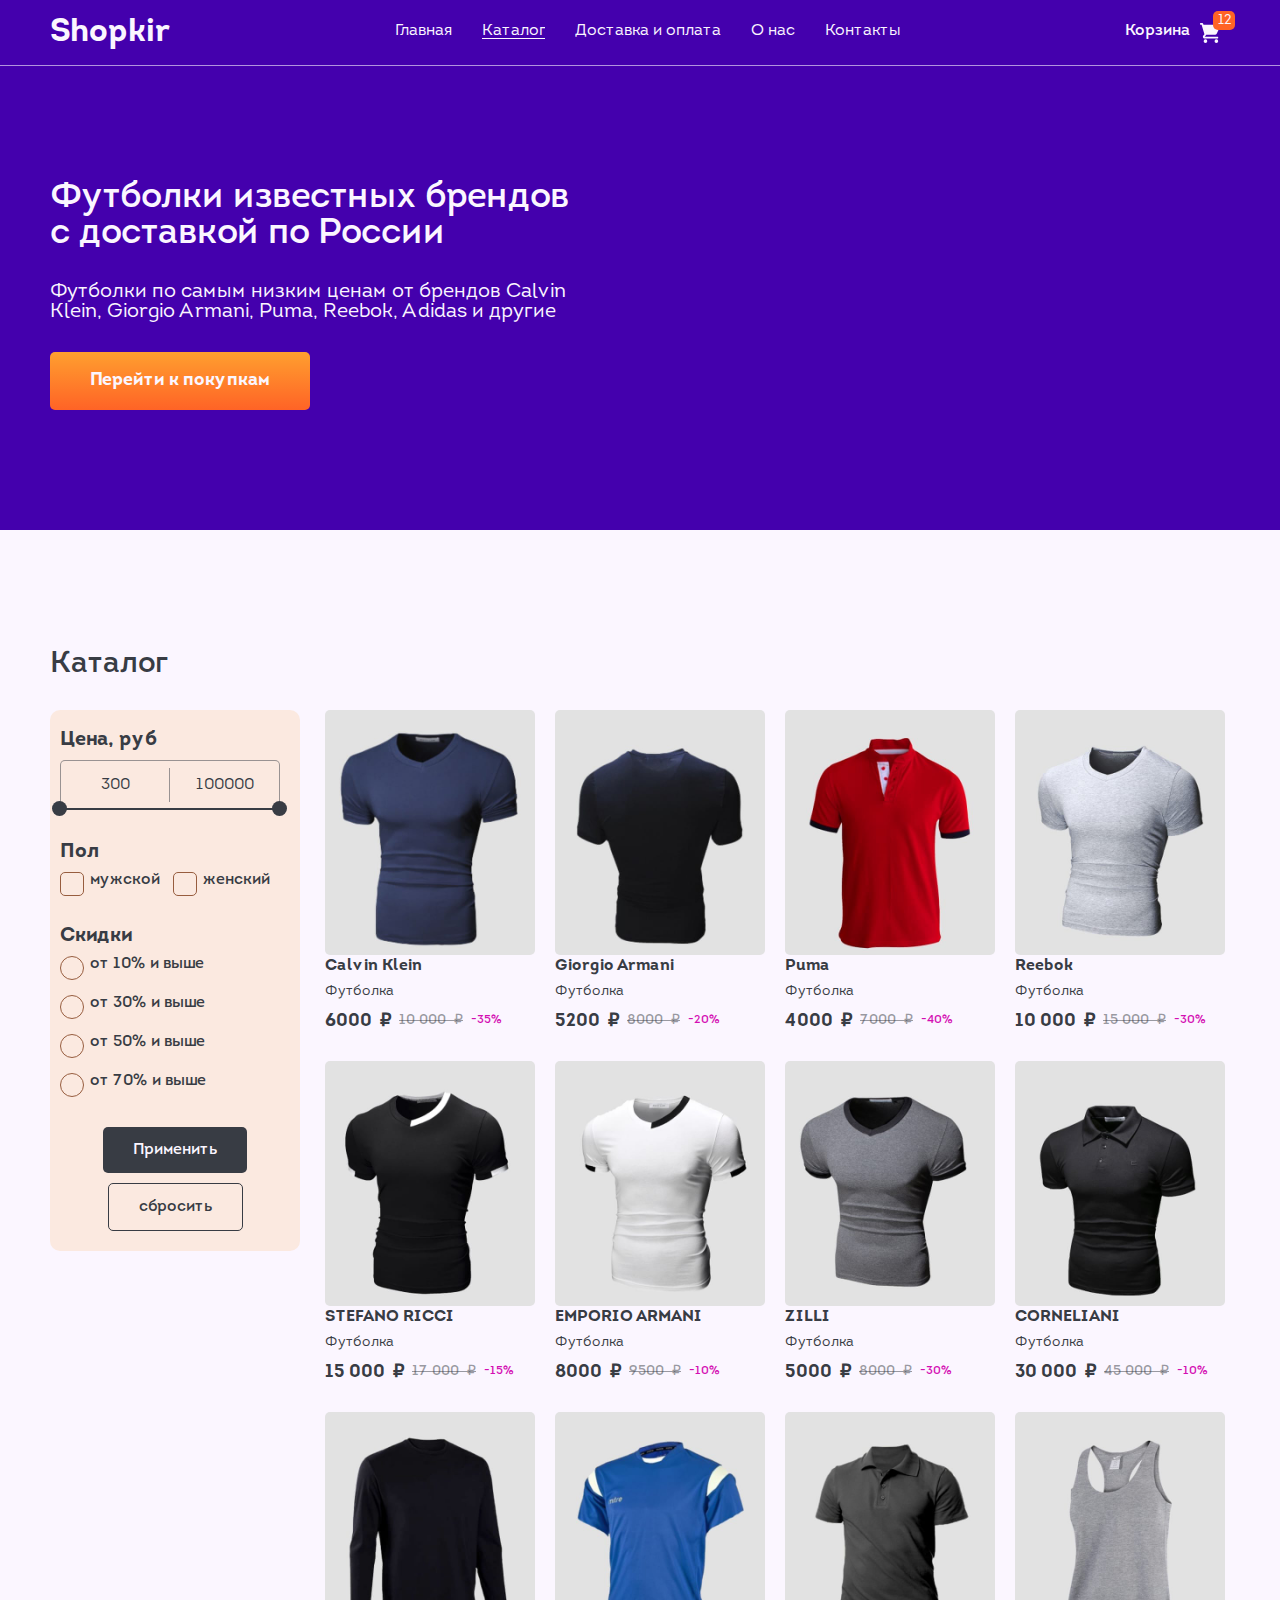
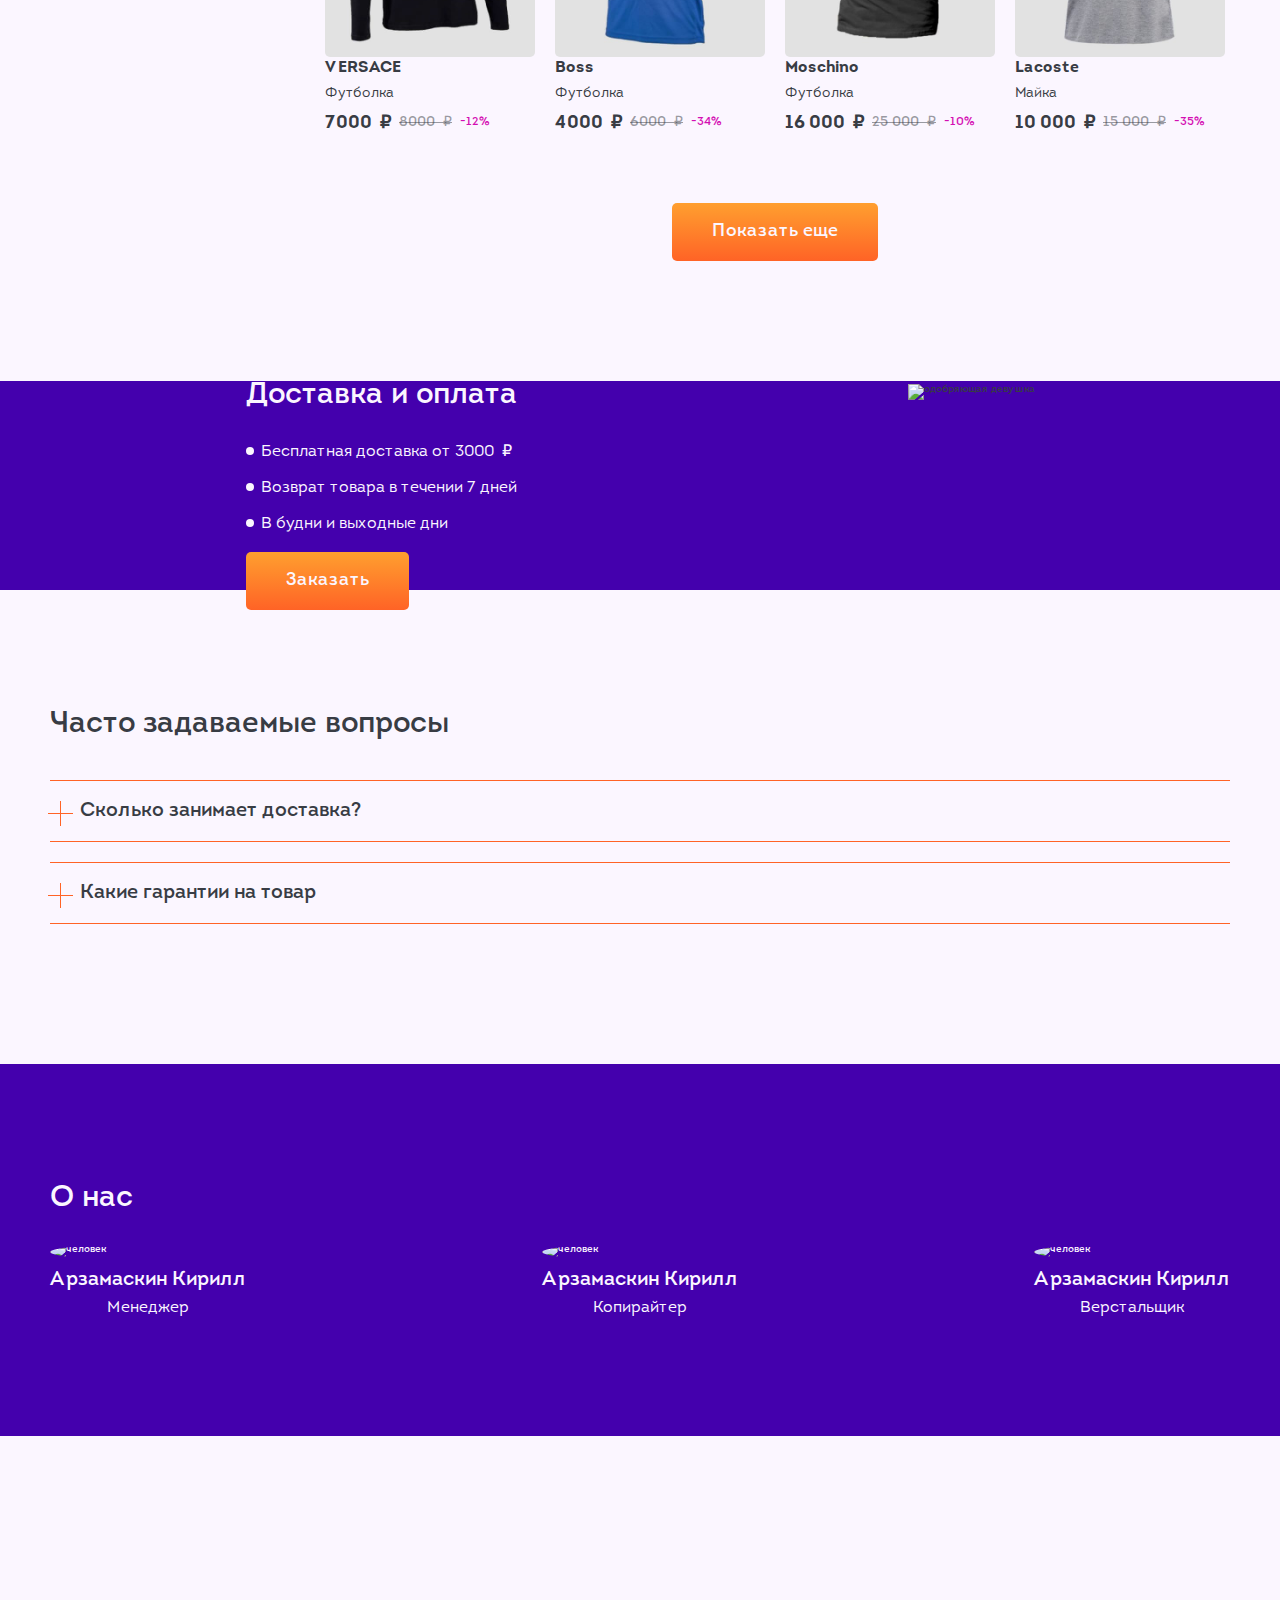
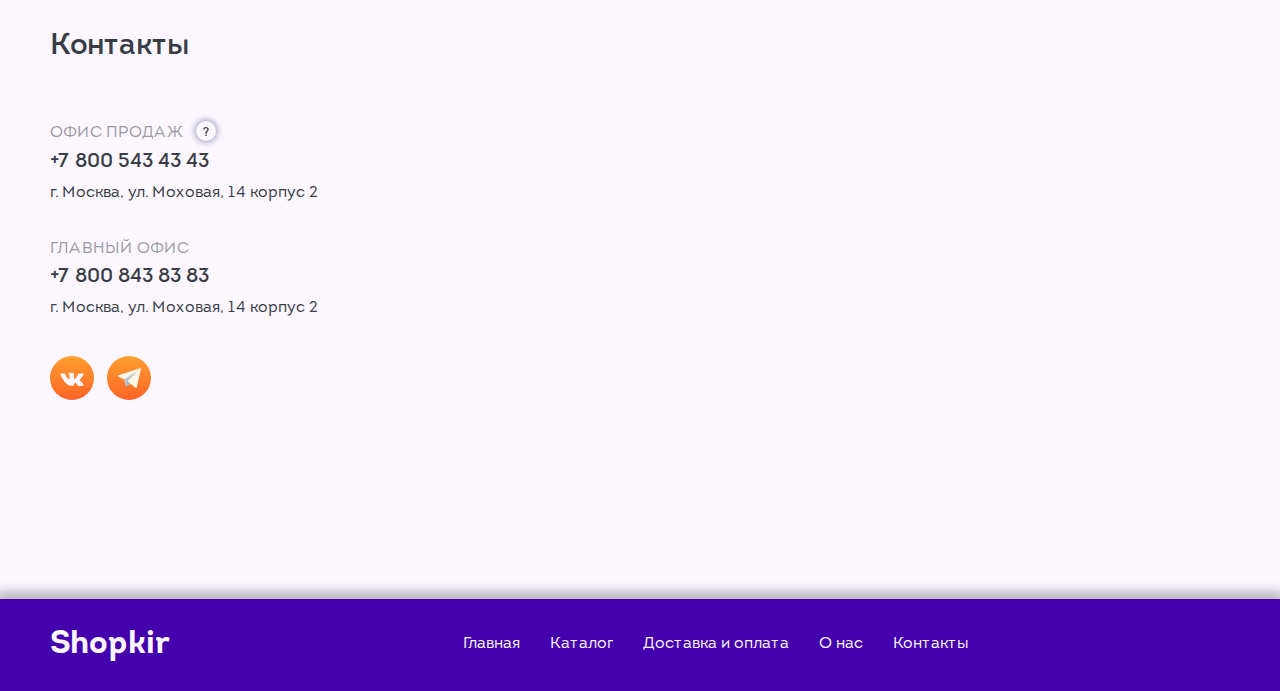
==== commit 5ea5df42: "hide inst" ====
--- a/index.html
+++ b/index.html
@@ -95,16 +95,18 @@
                 <div id="range-slider" class="price-filter__range" >
               </li>
               <li class="filter__list-item filter-gender">
-                <span class="filter__list-subtitle">Пол</span>              
+                <span class="filter-gender__subtitle filter__list-subtitle">Пол</span>              
                 <label class="filter-gender__label-checkbox filter-gender__label-checkbox-1 checkbox-custom">
                   <input class="filter-gender__checkbox checkbox-custom__input" type="checkbox">
                   <span></span>    
-                  мужской            
+                  <p class="checkbox-custom__text">мужской</p>    
+                              
                 </label>
                 <label class="filter-gender__label-checkbox filter-gender__label-checkbox-2 checkbox-custom">
                   <input class="filter-gender__checkbox checkbox-custom__input" type="checkbox">
                   <span></span>
-                  женский                
+                  <p class="checkbox-custom__text">женский</p>
+                                  
                 </label>
                 
               </li>
@@ -115,28 +117,28 @@
                     <label class="radio-custom">
                       <input class="radio-custom__input" type="radio" name="q1">
                       <span></span> 
-                      от 10% и выше
+                      <p class="radio-custom__text">от 10% и выше</p>
                     </label>
                   </li>
                   <li class="filter-discounts__item">
                     <label class="filter-discounts__label radio-custom">
                       <input class="radio-custom__input" type="radio" name="q1">
                       <span></span> 
-                      от 30% и выше
+                      <p class="radio-custom__text">от 30% и выше</p>
                     </label>
                   </li>
                   <li class="filter-discounts__item">
                     <label class="filter-discounts__label radio-custom">
                       <input class="radio-custom__input" type="radio" name="q1">
                       <span></span> 
-                      от 50% и выше
+                      <p class="radio-custom__text">от 50% и выше</p>
                     </label>
                   </li>
                   <li class="filter-discounts__item">
                     <label class="filter-discounts__label radio-custom">
                       <input class="radio-custom__input" type="radio" name="q1">
                       <span></span> 
-                      от 70% и выше
+                      <p class="radio-custom__text">от 70% и выше</p>
                     </label>
                   </li>
                 </ul>       
@@ -496,11 +498,11 @@
                   <path class="info-social__path" d="M23.1508 29.8588C23.1508 29.8588 23.5743 29.8129 23.7912 29.5853C23.9898 29.3769 23.9829 28.9835 23.9829 28.9835C23.9829 28.9835 23.9565 27.1465 24.8299 26.8752C25.6908 26.6085 26.796 28.6517 27.9691 29.4374C28.8551 30.0314 29.5277 29.9014 29.5277 29.9014L32.6622 29.8588C32.6622 29.8588 34.3012 29.7602 33.5242 28.5015C33.4599 28.3984 33.0708 27.5701 31.1942 25.8687C29.2281 24.0878 29.4921 24.3758 31.8588 21.2947C33.3004 19.4185 33.8766 18.273 33.6964 17.7832C33.5253 17.3148 32.4648 17.4392 32.4648 17.4392L28.9366 17.4605C28.9366 17.4605 28.6749 17.4257 28.481 17.5389C28.2916 17.6499 28.1688 17.9088 28.1688 17.9088C28.1688 17.9088 27.611 19.3602 26.8661 20.5953C25.2948 23.2001 24.667 23.338 24.4099 23.1766C23.8119 22.7989 23.9611 21.6612 23.9611 20.8531C23.9611 18.328 24.3536 17.2755 23.1978 17.0032C22.8145 16.9124 22.5321 16.853 21.5508 16.8429C20.2917 16.8306 19.2266 16.8474 18.6229 17.1354C18.2212 17.3271 17.9113 17.7552 18.1007 17.7799C18.3336 17.8101 18.8616 17.9189 19.1417 18.291C19.5032 18.7718 19.4906 19.85 19.4906 19.85C19.4906 19.85 19.6983 22.8224 19.0051 23.1911C18.5299 23.4444 17.878 22.9277 16.4766 20.564C15.7592 19.3535 15.2175 18.0153 15.2175 18.0153C15.2175 18.0153 15.113 17.7653 14.926 17.6308C14.6999 17.4683 14.3842 17.4179 14.3842 17.4179L11.0316 17.4392C11.0316 17.4392 10.5278 17.4526 10.343 17.6667C10.1788 17.8561 10.3303 18.2495 10.3303 18.2495C10.3303 18.2495 12.9553 24.2469 15.9279 27.2697C18.6539 30.0404 21.7482 29.8588 21.7482 29.8588H23.1508Z"/> 
                 </svg>  
               </a>
-              <a class="info-social__link" href="#" target="_blank">
+              <!-- <a class="info-social__link" href="#" target="_blank">
                 <svg class="insta" width="44" height="45" viewBox="0 0 44 45" fill="none" xmlns="http://www.w3.org/2000/svg">
                   <path class="info-social__path" fill-rule="evenodd" clip-rule="evenodd" d="M22.001 11.0034C18.8144 11.0034 18.4145 11.0173 17.1629 11.0739C15.9138 11.1308 15.0612 11.3276 14.3151 11.6162C13.5434 11.9144 12.8888 12.3132 12.2366 12.9623C11.5839 13.6111 11.183 14.2623 10.8824 15.0298C10.5915 15.7722 10.3935 16.6207 10.3372 17.8629C10.2813 19.108 10.2666 19.5061 10.2666 22.6762C10.2666 25.8463 10.2808 26.2429 10.3375 27.488C10.3949 28.7307 10.5927 29.5789 10.8826 30.3211C11.1825 31.0888 11.5834 31.7401 12.2359 32.3889C12.8878 33.0382 13.5424 33.438 14.3137 33.7361C15.0602 34.0248 15.9131 34.2215 17.162 34.2784C18.4135 34.3351 18.8132 34.3489 21.9996 34.3489C25.1864 34.3489 25.5851 34.3351 26.8367 34.2784C28.0858 34.2215 28.9394 34.0248 29.686 33.7361C30.4574 33.438 31.1111 33.0382 31.763 32.3889C32.4157 31.7401 32.8166 31.0888 33.1173 30.3214C33.4057 29.5789 33.6037 28.7305 33.6624 27.4883C33.7186 26.2432 33.7333 25.8463 33.7333 22.6762C33.7333 19.5061 33.7186 19.1082 33.6624 17.8631C33.6037 16.6204 33.4057 15.7722 33.1173 15.03C32.8166 14.2623 32.4157 13.6111 31.763 12.9623C31.1104 12.313 30.4577 11.9141 29.6852 11.6162C28.9372 11.3276 28.0841 11.1308 26.835 11.0739C25.5834 11.0173 25.185 11.0034 21.9974 11.0034H22.001ZM20.9486 13.1072C21.261 13.1067 21.6096 13.1072 22.0012 13.1072C25.134 13.1072 25.5053 13.1184 26.7425 13.1744C27.8865 13.2264 28.5074 13.4166 28.921 13.5763C29.4686 13.7879 29.8589 14.0408 30.2694 14.4494C30.68 14.8579 30.9343 15.247 31.1474 15.7917C31.308 16.2027 31.4994 16.8204 31.5515 17.9585C31.6077 19.189 31.6199 19.5586 31.6199 22.6738C31.6199 25.789 31.6077 26.1586 31.5515 27.3891C31.4992 28.5272 31.308 29.1449 31.1474 29.5559C30.9347 30.1006 30.68 30.4885 30.2694 30.8968C29.8587 31.3053 29.4688 31.5582 28.921 31.7698C28.5079 31.9303 27.8865 32.12 26.7425 32.172C25.5056 32.228 25.134 32.2401 22.0012 32.2401C18.8681 32.2401 18.4968 32.228 17.2599 32.172C16.1159 32.1195 15.495 31.9293 15.0811 31.7696C14.5336 31.558 14.1425 31.3051 13.7318 30.8965C13.3211 30.488 13.0669 30.0999 12.8537 29.5549C12.6931 29.1439 12.5017 28.5262 12.4497 27.3881C12.3934 26.1576 12.3822 25.788 12.3822 22.6709C12.3822 19.5538 12.3934 19.1861 12.4497 17.9556C12.502 16.8175 12.6931 16.1998 12.8537 15.7883C13.0664 15.2436 13.3211 14.8545 13.7318 14.446C14.1425 14.0374 14.5336 13.7845 15.0811 13.5724C15.4947 13.4119 16.1159 13.2223 17.2599 13.17C18.3423 13.1213 18.7618 13.1067 20.9486 13.1043V13.1072ZM28.2643 15.0452C27.487 15.0452 26.8563 15.6718 26.8563 16.4454C26.8563 17.2187 27.487 17.8461 28.2643 17.8461C29.0417 17.8461 29.6724 17.2187 29.6724 16.4454C29.6724 15.6721 29.0417 15.0447 28.2643 15.0447V15.0452ZM22.0011 16.682C18.6734 16.682 15.9755 19.366 15.9755 22.6764C15.9755 25.9869 18.6734 28.6697 22.0011 28.6697C25.3287 28.6697 28.0257 25.9869 28.0257 22.6764C28.0257 19.366 25.3285 16.682 22.0008 16.682H22.0011ZM22.0012 18.7855C24.1612 18.7855 25.9124 20.5274 25.9124 22.6764C25.9124 24.8252 24.1612 26.5674 22.0012 26.5674C19.8411 26.5674 18.0901 24.8252 18.0901 22.6764C18.0901 20.5274 19.8411 18.7855 22.0012 18.7855Z"/>
                 </svg>
-              </a>
+              </a> -->
               <a class="info-social__link" href="https://t.me/kirill8313" target="_blank">
                 <svg class="telegram" width="44" height="44" viewBox="0 0 44 44" fill="none" xmlns="http://www.w3.org/2000/svg">
                   <path d="M17.1038 23.1967L11.4539 20.7246C10.8172 20.4462 10.8603 19.5287 11.5205 19.3115L33.0048 12.229C33.5668 12.0439 34.1146 12.5457 33.9792 13.1221L29.6859 31.3762C29.5577 31.9215 28.9024 32.1439 28.469 31.789L23.4243 27.6613L17.1038 23.1967Z" fill="#FCF8E8"/>
